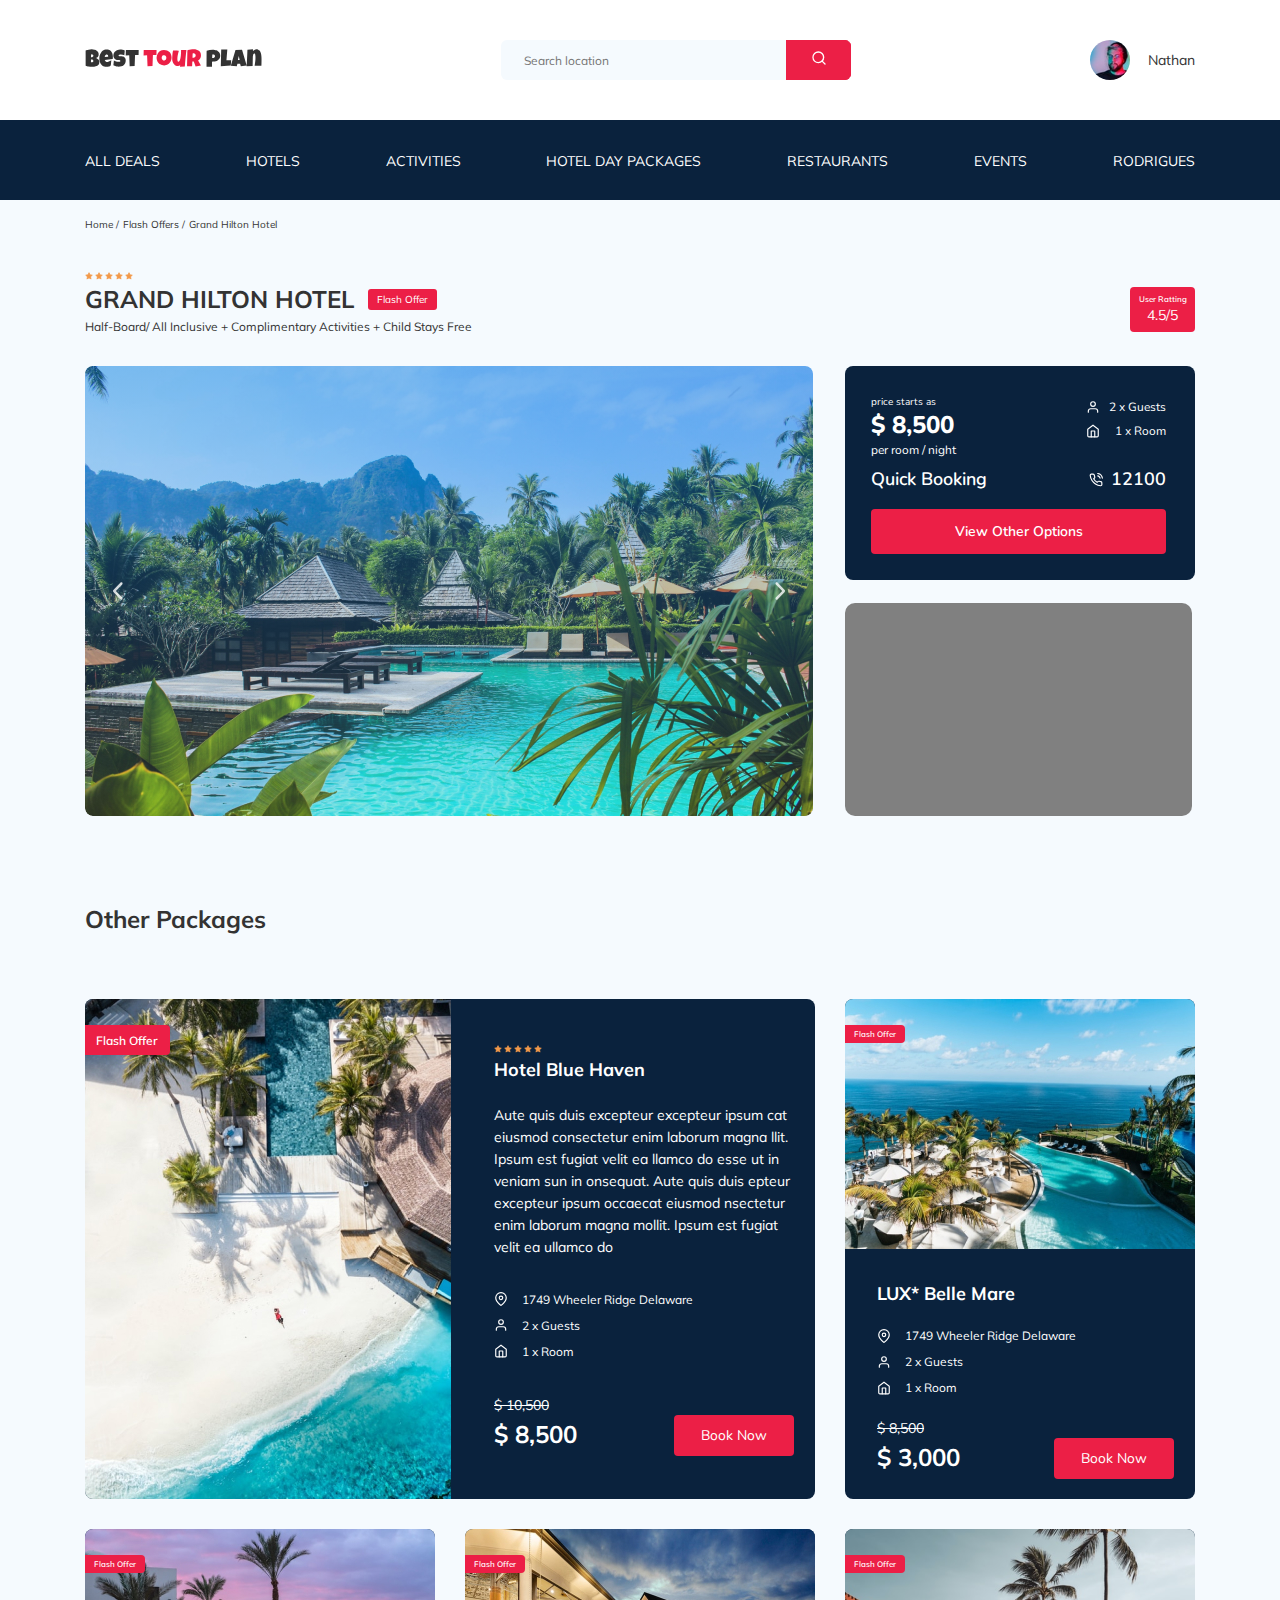
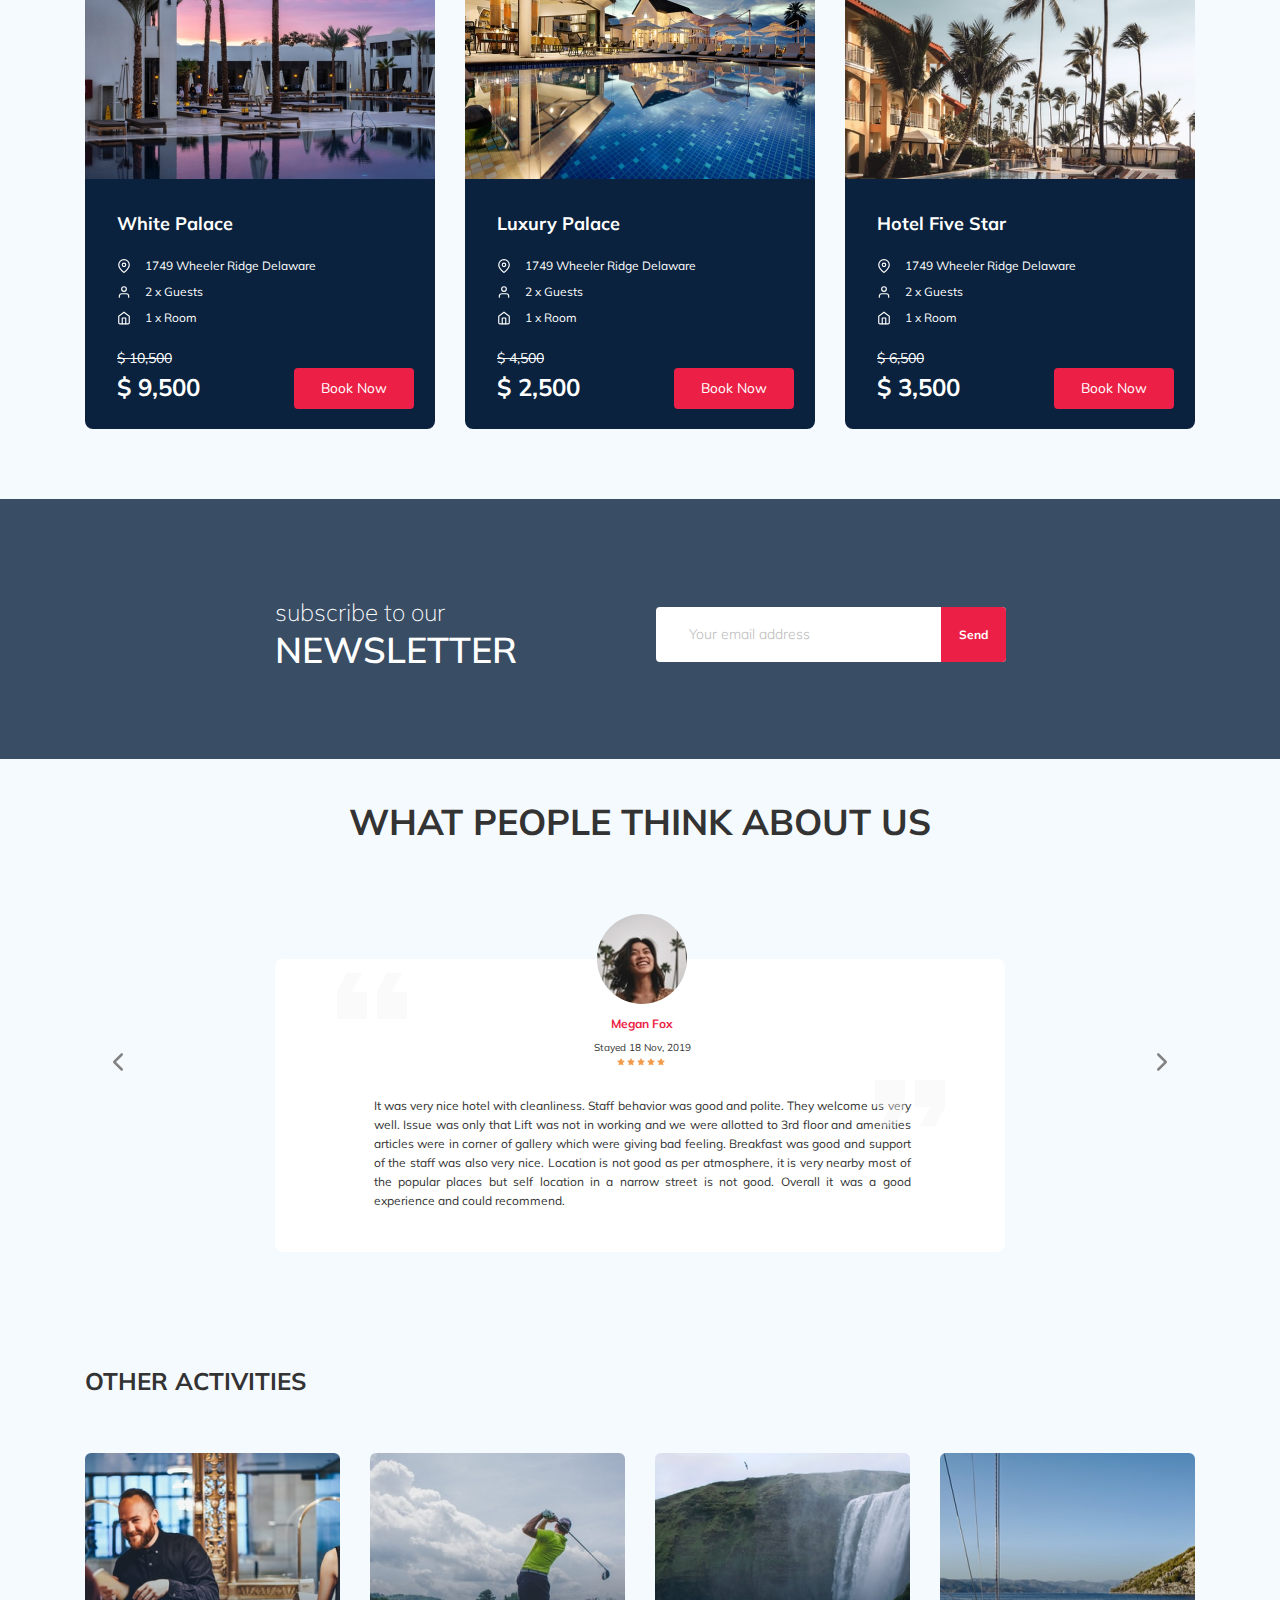
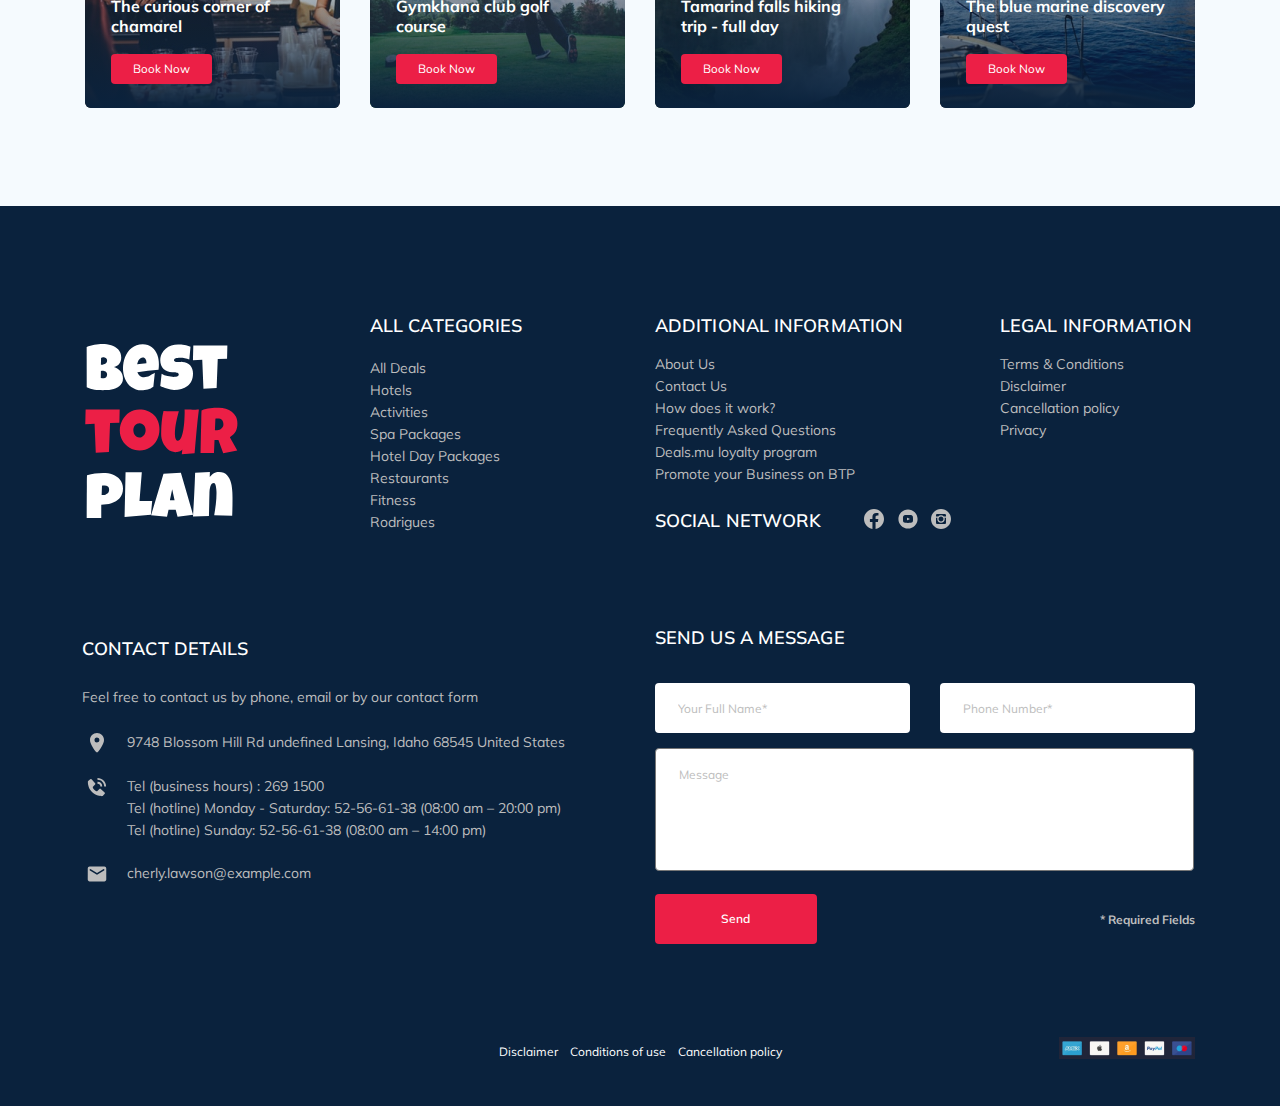
==== tour-plan/index.html @ 7db5a84d "create: validate" ====
<!DOCTYPE html>
<html lang="en">
  <head>
    <meta charset="UTF-8" />
    <meta name="viewport" content="width=device-width, initial-scale=1.0" />
    <title>Tour Plan</title>
    <link rel="preconnect" href="https://fonts.gstatic.com" />
    <link
      href="https://fonts.googleapis.com/css2?family=Mulish:wght@200;300;400;600;700;800&family=Nunito:wght@400;700;800&display=swap"
      rel="stylesheet"
    />
    <link rel="stylesheet" href="css/swiper-bundle.min.css" />
    <link rel="stylesheet" href="css/style.css" />
    <script
      src="https://api-maps.yandex.ru/2.1/?apikey=b393a38c-6fb1-415b-9e55-d32c4eb273d1&lang=ru_RU"
      type="text/javascript"
    ></script>
    <script type="text/javascript">
      ymaps.ready(init);

      function init() {
        var myMap = new ymaps.Map("map", {
          center: [37.77531, -122.435325],
          zoom: 13,
        });
      }
    </script>
  </head>

  <body>
    <header class="navbar navbar_mobile_fixed">
      <div class="container">
        <div class="navbar-top">
          <a href="#" class="logo">
            <svg class="logo__image">
              <use xlink:href="img/sprite.svg#horizontal-logo"></use>
            </svg>
          </a>
          <!-- /.logo -->
          <form
            action="/"
            method="POST"
            class="search navbar__search_mobile_hidden"
          >
            <input
              type="text"
              class="search__input"
              placeholder="Search location"
            />
            <button class="search__button">
              <svg class="search__icon">
                <use xlink:href="img/sprite.svg#search"></use>
              </svg>
            </button>
          </form>
          <!-- /.searchh -->
          <a class="user navbar__user_mobile_hidden" href="#">
            <img
              src="img/main/user.jpg"
              alt="Avatar: nathan"
              class="user__avatar"
            />
            <span class="user__name">Nathan</span>
          </a>
          <!-- /.user -->
          <button class="menu-button navbar-top__menu-btn">
            <span class="menu-button__btn-line"></span>
            <span class="menu-button__btn-line"></span>
            <span class="menu-button__btn-line"></span>
          </button>
        </div>
      </div>
      <!-- /.container -->
      <nav class="navbar-menu">
        <div class="container container_sm">
          <ul class="navbar-menu__list">
            <li class="navbar-menu__item navbar-menu__item_mobile_visible">
              <a class="user navbar__user" href="#">
                <img
                  src="img/main/user.jpg"
                  alt="Avatar: nathan"
                  class="user__avatar"
                />
                <span class="user__name user__name_light">Nathan</span>
              </a>
              <!-- /.user -->
            </li>
            <li
              class="navbar-menu__item navbar__search navbar-menu__item_mobile_visible"
            >
              <form action="/" method="POST" class="search">
                <input
                  type="text"
                  class="search__input"
                  placeholder="Search location"
                />
                <button class="search__button">
                  <svg class="search__icon">
                    <use xlink:href="img/sprite.svg#search"></use>
                  </svg>
                </button>
              </form>
              <!-- /.searchh -->
            </li>
            <li class="navbar-menu__item">
              <a href="#" class="navbar-menu__link">All Deals</a>
            </li>
            <li class="navbar-menu__item">
              <a href="#" class="navbar-menu__link">Hotels</a>
            </li>
            <li class="navbar-menu__item">
              <a href="#" class="navbar-menu__link">Activities</a>
            </li>
            <li class="navbar-menu__item">
              <a href="#" class="navbar-menu__link">Hotel Day Packages</a>
            </li>
            <li class="navbar-menu__item">
              <a href="#" class="navbar-menu__link">Restaurants</a>
            </li>
            <li class="navbar-menu__item">
              <a href="#" class="navbar-menu__link">Events</a>
            </li>
            <li class="navbar-menu__item">
              <a href="#" class="navbar-menu__link">Rodrigues</a>
            </li>
          </ul>
          <!-- /.navbar-menu__list -->
        </div>
      </nav>
      <!-- /.navbar-menu -->
    </header>
    <!-- /.header-top -->
    <nav class="breadcrumb">
      <div class="container">
        <ul class="breadcrumb-list">
          <li class="breadcrumb-list__item">
            <a href="#" class="breadcrumb-list__link">Home</a>
          </li>
          <li class="breadcrumb-list__item">
            <a href="#" class="breadcrumb-list__link">Flash Offers</a>
          </li>
          <li class="breadcrumb-list__item">Grand Hilton Hotel</li>
        </ul>
        <!-- /.breadcrump-list -->
      </div>
      <!-- /.container -->
    </nav>
    <!-- /.breadcrump -->
    <section class="hotel hotel_bottom">
      <div class="container">
        <div class="hotel-info">
          <div class="hotel-info__text">
            <div class="hotel-wrapper">
              <div class="stars">
                <svg class="star">
                  <use xlink:href="img/sprite.svg#star"></use>
                </svg>
                <svg class="star">
                  <use xlink:href="img/sprite.svg#star"></use>
                </svg>
                <svg class="star">
                  <use xlink:href="img/sprite.svg#star"></use>
                </svg>
                <svg class="star">
                  <use xlink:href="img/sprite.svg#star"></use>
                </svg>
                <svg class="star">
                  <use xlink:href="img/sprite.svg#star"></use>
                </svg>
              </div>
              <h1 class="hotel-name hotel-info__name">GRAND HILTON HOTEL</h1>
              <span class="offer hotel-info__offer">Flash Offer</span>
            </div>
            <!-- /.hotel-wrapper -->
            <p class="hotel-description hotel-info__description">
              Half-Board/ All Inclusive + Complimentary Activities + Child Stays
              Free
            </p>
            <!-- /.stars -->
          </div>
          <!-- /.hotel-info__text -->
          <div class="rating hotel-info__rating">
            <span class="rating rating__text">User Ratting</span>
            <span class="rating__counter">4.5/5</span>
          </div>
          <!-- /.hotel-info__rating -->
        </div>
        <!-- /.hotel-info -->
        <div class="hotel-grid">
          <div class="swiper-container hotel-slider hotel__slider">
            <!-- Additional required wrapper -->
            <div class="swiper-wrapper">
              <!-- Slides -->
              <div class="swiper-slide hotel-slider__item">
                <img
                  class="hotel-slider__image"
                  src="img/hotel-grid/Slider.jpg"
                  alt=""
                />
              </div>
              <div class="swiper-slide hotel-slider__item">
                <img
                  class="hotel-slider__image"
                  src="img/hotel-grid/2.jpg"
                  alt=""
                />
              </div>
              <div class="swiper-slide hotel-slider__item">
                <img
                  class="hotel-slider__image"
                  src="img/hotel-grid/3.jpg"
                  alt=""
                />
              </div>
              <div class="swiper-slide hotel-slider__item">
                <img
                  class="hotel-slider__image"
                  src="img/hotel-grid/4.webp"
                  alt=""
                />
              </div>
              <div class="swiper-slide hotel-slider__item">
                <img
                  class="hotel-slider__image"
                  src="img/hotel-grid/5.jpg"
                  alt=""
                />
              </div>
              <div class="swiper-slide hotel-slider__item">
                <img
                  class="hotel-slider__image"
                  src="img/hotel-grid/6.jpg"
                  alt=""
                />
              </div>
            </div>
            <!-- If we need pagination -->
            <div class="swiper-pagination"></div>

            <!-- If we need navigation buttons -->
            <button
              class="hotel-slider__button hotel-slider__button--prev"
            ></button>
            <button
              class="hotel-slider__button hotel-slider__button--next"
            ></button>
          </div>
          <div class="hotel-right">
            <div class="booking">
              <div class="booking__info">
                <div class="booking__price">
                  <span class="booking__start">price starts as</span>
                  <strong class="booking__pricetag">$ 8,500</strong>
                  <span class="booking__per-room">per room / night</span>
                </div>
                <!-- /.booking -->
                <div class="booking__room">
                  <div class="booking__text">
                    <svg class="booking__icon">
                      <use xlink:href="img/sprite.svg#user"></use>
                    </svg>
                    <span class="booking__description">2 x Guests</span>
                  </div>
                  <!-- /.booking__text -->
                  <div class="booking__text">
                    <svg class="booking__icon">
                      <use xlink:href="img/sprite.svg#home"></use>
                    </svg>
                    <span class="booking__description">1 x Room</span>
                  </div>
                  <!-- /.booking__text -->
                </div>
                <!-- /.booking__room -->
              </div>
              <!-- /.booking__info -->
              <div class="booking__call-center">
                <span class="booking__heading">Quick Booking</span>
                <a href="tel:12100" class="booking__number">
                  <svg class="booking__icon">
                    <use xlink:href="img/sprite.svg#phone-call"></use>
                  </svg>
                  <span class="booking__num">12100</span>
                </a>
              </div>
              <!-- /.booking__call-center -->
              <button data-toggle="modal" class="button booking__button">
                View Other Options
              </button>
            </div>
            <!-- /.booking -->
            <div class="map" id="map"></div>
            <!-- /.map -->
          </div>
          <!-- /.hotel-right -->
        </div>
        <!-- /.hotel-grid -->
      </div>
      <!-- /.container -->
    </section>
    <!-- /.hotel -->
    <section class="packages">
      <div class="container">
        <h2 class="packages__title">Other Packages</h2>
        <div class="variants-wrapper packages__variants-wrapper">
          <div class="variant">
            <img
              src="img/packages/1.jpg"
              alt="Varian: Place №1"
              class="variant__big-image"
            />
            <div class="variant__big-content-wrapper">
              <div class="stars variant__stars">
                <svg class="star">
                  <use xlink:href="img/sprite.svg#star"></use>
                </svg>
                <svg class="star">
                  <use xlink:href="img/sprite.svg#star"></use>
                </svg>
                <svg class="star">
                  <use xlink:href="img/sprite.svg#star"></use>
                </svg>
                <svg class="star">
                  <use xlink:href="img/sprite.svg#star"></use>
                </svg>
                <svg class="star">
                  <use xlink:href="img/sprite.svg#star"></use>
                </svg>
              </div>
              <h2 class="variant__title variant__big-title">
                Hotel Blue Haven
              </h2>
              <p class="variant__text">
                Aute quis duis excepteur excepteur ipsum cat eiusmod consectetur
                enim laborum magna llit. Ipsum est fugiat velit ea llamco do
                esse ut in veniam sun in onsequat. Aute quis duis epteur
                excepteur ipsum occaecat eiusmod nsectetur enim laborum magna
                mollit. Ipsum est fugiat velit ea ullamco do
              </p>
              <div class="variant__icon-wrapper">
                <svg class="variant__icon">
                  <use xlink:href="img/sprite.svg#geo"></use>
                </svg>
                <span class="variant__description"
                  >1749 Wheeler Ridge Delaware</span
                >
              </div>
              <!-- /.variant__icon-wrapper -->
              <div class="variant__icon-wrapper">
                <svg class="variant__icon">
                  <use xlink:href="img/sprite.svg#user"></use>
                </svg>
                <span class="variant__description">2 x Guests</span>
              </div>
              <!-- /.variant__icon-wrapper -->
              <div class="variant__icon-wrapper">
                <svg class="variant__icon">
                  <use xlink:href="img/sprite.svg#home"></use>
                </svg>
                <span class="variant__description">1 x Room</span>
              </div>
              <!-- /.variant__icon-wrapper -->
              <div class="variant__price-wrapper variant__big-price-wrapper">
                <span class="variant__price-crossed">$ 10,500</span>
                <strong class="variant__price-tag">$ 8,500</strong>
                <button class="variant__button">Book Now</button>
              </div>
              <!-- /.variant__price-wrapper -->
            </div>
            <!-- /.variant__text-wrapper -->
            <div class="variant__offer variant__offer-big">
              <span class="variant__offer-text">Flash Offer</span>
            </div>
            <!-- /.variant__offer -->
          </div>
          <!-- /.variant -->
          <div class="variant">
            <img
              src="img/packages/2.jpg"
              alt="Varian: Place №1"
              class="variant__image"
            />
            <div class="variant__content-wrapper">
              <h2 class="variant__title">LUX* Belle Mare</h2>
              <div class="variant__icon-wrapper">
                <svg class="variant__icon">
                  <use xlink:href="img/sprite.svg#geo"></use>
                </svg>
                <span class="variant__description"
                  >1749 Wheeler Ridge Delaware</span
                >
              </div>
              <!-- /.variant__icon-wrapper -->
              <div class="variant__icon-wrapper">
                <svg class="variant__icon">
                  <use xlink:href="img/sprite.svg#user"></use>
                </svg>
                <span class="variant__description">2 x Guests</span>
              </div>
              <!-- /.variant__icon-wrapper -->
              <div class="variant__icon-wrapper">
                <svg class="variant__icon">
                  <use xlink:href="img/sprite.svg#home"></use>
                </svg>
                <span class="variant__description">1 x Room</span>
              </div>
              <!-- /.variant__icon-wrapper -->
              <div class="variant__price-wrapper">
                <span class="variant__price-crossed">$ 8,500</span>
                <strong class="variant__price-tag">$ 3,000</strong>
                <button class="variant__button">Book Now</button>
              </div>
              <!-- /.variant__price-wrapper -->
            </div>
            <!-- /.variants__content-wrapper -->
            <div class="variant__offer">
              <span class="variant__offer-text">Flash Offer</span>
            </div>
            <!-- /.variant__offer -->
          </div>
          <div class="variant">
            <img
              src="img/packages/3.jpg"
              alt="Varian: Place №1"
              class="variant__image"
            />
            <div class="variant__content-wrapper">
              <h2 class="variant__title">White Palace</h2>
              <div class="variant__icon-wrapper">
                <svg class="variant__icon">
                  <use xlink:href="img/sprite.svg#geo"></use>
                </svg>
                <span class="variant__description"
                  >1749 Wheeler Ridge Delaware</span
                >
              </div>
              <!-- /.variant__icon-wrapper -->
              <div class="variant__icon-wrapper">
                <svg class="variant__icon">
                  <use xlink:href="img/sprite.svg#user"></use>
                </svg>
                <span class="variant__description">2 x Guests</span>
              </div>
              <!-- /.variant__icon-wrapper -->
              <div class="variant__icon-wrapper">
                <svg class="variant__icon">
                  <use xlink:href="img/sprite.svg#home"></use>
                </svg>
                <span class="variant__description">1 x Room</span>
              </div>
              <!-- /.variant__icon-wrapper -->
              <div class="variant__price-wrapper">
                <span class="variant__price-crossed">$ 10,500</span>
                <strong class="variant__price-tag">$ 9,500</strong>
                <button class="variant__button">Book Now</button>
              </div>
              <!-- /.variant__price-wrapper -->
            </div>
            <!-- /.variants__content-wrapper -->
            <div class="variant__offer">
              <span class="variant__offer-text">Flash Offer</span>
            </div>
            <!-- /.variant__offer -->
          </div>
          <div class="variant">
            <img
              src="img/packages/4.jpg"
              alt="Varian: Place №1"
              class="variant__image"
            />
            <div class="variant__content-wrapper">
              <h2 class="variant__title">Luxury Palace</h2>
              <div class="variant__icon-wrapper">
                <svg class="variant__icon">
                  <use xlink:href="img/sprite.svg#geo"></use>
                </svg>
                <span class="variant__description"
                  >1749 Wheeler Ridge Delaware</span
                >
              </div>
              <!-- /.variant__icon-wrapper -->
              <div class="variant__icon-wrapper">
                <svg class="variant__icon">
                  <use xlink:href="img/sprite.svg#user"></use>
                </svg>
                <span class="variant__description">2 x Guests</span>
              </div>
              <!-- /.variant__icon-wrapper -->
              <div class="variant__icon-wrapper">
                <svg class="variant__icon">
                  <use xlink:href="img/sprite.svg#home"></use>
                </svg>
                <span class="variant__description">1 x Room</span>
              </div>
              <!-- /.variant__icon-wrapper -->
              <div class="variant__price-wrapper">
                <span class="variant__price-crossed">$ 4,500</span>
                <strong class="variant__price-tag">$ 2,500</strong>
                <button class="variant__button">Book Now</button>
              </div>
              <!-- /.variant__price-wrapper -->
            </div>
            <!-- /.variants__content-wrapper -->
            <div class="variant__offer">
              <span class="variant__offer-text">Flash Offer</span>
            </div>
            <!-- /.variant__offer -->
          </div>
          <div class="variant">
            <img
              src="img/packages/5.png"
              alt="Varian: Place №1"
              class="variant__image"
            />
            <div class="variant__content-wrapper">
              <h2 class="variant__title">Hotel Five Star</h2>
              <div class="variant__icon-wrapper">
                <svg class="variant__icon">
                  <use xlink:href="img/sprite.svg#geo"></use>
                </svg>
                <span class="variant__description"
                  >1749 Wheeler Ridge Delaware</span
                >
              </div>
              <!-- /.variant__icon-wrapper -->
              <div class="variant__icon-wrapper">
                <svg class="variant__icon">
                  <use xlink:href="img/sprite.svg#user"></use>
                </svg>
                <span class="variant__description">2 x Guests</span>
              </div>
              <!-- /.variant__icon-wrapper -->
              <div class="variant__icon-wrapper">
                <svg class="variant__icon">
                  <use xlink:href="img/sprite.svg#home"></use>
                </svg>
                <span class="variant__description">1 x Room</span>
              </div>
              <!-- /.variant__icon-wrapper -->
              <div class="variant__price-wrapper">
                <span class="variant__price-crossed">$ 6,500</span>
                <strong class="variant__price-tag">$ 3,500</strong>
                <button class="variant__button">Book Now</button>
              </div>
              <!-- /.variant__price-wrapper -->
            </div>
            <!-- /.variants__content-wrapper -->
            <div class="variant__offer">
              <span class="variant__offer-text">Flash Offer</span>
            </div>
            <!-- /.variant__offer -->
          </div>
        </div>
        <!-- /.variants-wrapper -->
      </div>
      <!-- /.container -->
    </section>
    <!-- /.packages -->
    <section
      class="newsletter"
      data-parallax="scroll"
      data-image-src="img/newsletter/bg.jpg"
    >
      <div class="newsletter-wrapper">
        <h2 class="newsletter-title">
          subscribe to our
          <span class="newsletter-title__strong">Newsletter</span>
        </h2>
        <form
          action="send.php"
          method="POST"
          class="subscribe newsletter__subscribe form"
        >
          <input
            type="text"
            class="subscribe__input"
            placeholder="Your email address"
            name="mail"
            required
          />
          <button class="subscribe__button">Send</button>
        </form>
        <!-- /.subscribeh -->
      </div>
      <!-- /.newsletter-wrapper -->
    </section>
    <!-- /.newsletter -->
    <section class="reviews">
      <div class="container">
        <h2 class="reviews__title">What people think about us</h2>
        <div class="swiper-container reviews-slider">
          <div class="swiper-wrapper">
            <div class="swiper-slide">
              <div class="reviews-slider__item">
                <div class="reviews-slider__profile">
                  <img
                    src="img/reviews/avatar.jpg"
                    alt="Profile: avatar"
                    class="reviews-slider__avatar"
                  />
                  <h3 class="reviews-slider__username">Megan Fox</h3>
                  <span class="reviews-slider__date">Stayed 18 Nov, 2019</span>
                  <div class="stars">
                    <svg class="star">
                      <use xlink:href="img/sprite.svg#star"></use>
                    </svg>
                    <svg class="star">
                      <use xlink:href="img/sprite.svg#star"></use>
                    </svg>
                    <svg class="star">
                      <use xlink:href="img/sprite.svg#star"></use>
                    </svg>
                    <svg class="star">
                      <use xlink:href="img/sprite.svg#star"></use>
                    </svg>
                    <svg class="star">
                      <use xlink:href="img/sprite.svg#star"></use>
                    </svg>
                  </div>
                  <!-- /.stars -->
                </div>
                <!-- /.reviews-slider__profile -->
                <p class="reviews-slider__text">
                  It was very nice hotel with cleanliness. Staff behavior was
                  good and polite. They welcome us very well. Issue was only
                  that Lift was not in working and we were allotted to 3rd floor
                  and amenities articles were in corner of gallery which were
                  giving bad feeling. Breakfast was good and support of the
                  staff was also very nice. Location is not good as per
                  atmosphere, it is very nearby most of the popular places but
                  self location in a narrow street is not good. Overall it was a
                  good experience and could recommend.
                </p>
              </div>
              <!-- /.reviews-slider__item -->
            </div>
            <!-- /.swiper-slide -->
            <div class="swiper-slide">
              <div class="reviews-slider__item">
                <div class="reviews-slider__profile">
                  <img
                    src="img/reviews/avatar2.jpg"
                    alt="Profile: avatar"
                    class="reviews-slider__avatar"
                  />
                  <h3 class="reviews-slider__username">Bill Hans</h3>
                  <span class="reviews-slider__date">Stayed 20 Dec, 2019</span>
                  <div class="stars">
                    <svg class="star">
                      <use xlink:href="img/sprite.svg#star"></use>
                    </svg>
                    <svg class="star">
                      <use xlink:href="img/sprite.svg#star"></use>
                    </svg>
                    <svg class="star">
                      <use xlink:href="img/sprite.svg#star"></use>
                    </svg>
                    <svg class="star">
                      <use xlink:href="img/sprite.svg#star"></use>
                    </svg>
                    <svg class="star">
                      <use xlink:href="img/sprite.svg#star"></use>
                    </svg>
                  </div>
                  <!-- /.stars -->
                </div>
                <!-- /.reviews-slider__profile -->
                <p class="reviews-slider__text">
                  Lorem ipsum dolor, sit amet consectetur adipisicing elit. Vel
                  dolore nesciunt nihil aliquid debitis accusantium cum officiis
                  dolor illum exercitationem earum quis quibusdam quas aliquam
                  corporis ducimus in, ipsam incidunt iure! Obcaecati harum
                  porro iure pariatur nobis labore asperiores vitae? Reiciendis
                  quia perferendis veritatis natus neque sunt alias, nihil
                  necessitatibus!
                </p>
              </div>
              <!-- /.reviews-slider__item -->
            </div>
            <!-- /.swiper-slide -->
            <div class="swiper-slide">
              <div class="reviews-slider__item">
                <div class="reviews-slider__profile">
                  <img
                    src="img/reviews/avatar3.jpg"
                    alt="Profile: avatar"
                    class="reviews-slider__avatar"
                  />
                  <h3 class="reviews-slider__username">Vanessa Woods</h3>
                  <span class="reviews-slider__date">Stayed 20 Jan, 2020</span>
                  <div class="stars">
                    <svg class="star">
                      <use xlink:href="img/sprite.svg#star"></use>
                    </svg>
                    <svg class="star">
                      <use xlink:href="img/sprite.svg#star"></use>
                    </svg>
                    <svg class="star">
                      <use xlink:href="img/sprite.svg#star"></use>
                    </svg>
                    <svg class="star">
                      <use xlink:href="img/sprite.svg#star"></use>
                    </svg>
                    <svg class="star">
                      <use xlink:href="img/sprite.svg#star"></use>
                    </svg>
                  </div>
                  <!-- /.stars -->
                </div>
                <!-- /.reviews-slider__profile -->
                <p class="reviews-slider__text">
                  It was very nice hotel with cleanliness. Staff behavior was
                  good and polite. They welcome us very well. Issue was only
                  that Lift was not in working and we were allotted to 3rd floor
                  and amenities articles were in corner of gallery which were
                  giving bad feeling. Lorem ipsum dolor, sit amet consectetur
                  adipisicing elit. Natus eligendi quidem illum consequatur in
                  fugit amet tempore ab cum eos.
                </p>
              </div>
              <!-- /.reviews-slider__item -->
            </div>
            <!-- /.swiper-slide -->
          </div>
          <!-- /.swiper-wrapper -->
          <button
            class="reviews-slider__button reviews-slider__button--prev"
          ></button>
          <button
            class="reviews-slider__button reviews-slider__button--next"
          ></button>
        </div>
        <!-- /.swiper-container -->
      </div>
      <!-- /.container -->
    </section>
    <!-- /.reviews -->
    <section class="activities">
      <div class="container">
        <h2 class="activities__title">Other Activities</h2>
        <div class="activities-wrapper">
          <div class="card activities__card">
            <img
              src="img/activities/1.jpg"
              alt="The curious corner 
                    of chamarel"
              class="card__image"
            />
            <h3 class="card__title">The curious corner of chamarel</h3>
            <button class="card__button">Book Now</button>
          </div>
          <!-- /.card -->
          <div class="card activities__card">
            <img
              src="img/activities/2.jpg"
              alt="Gymkhana club golf
                    course"
              class="card__image"
            />
            <h3 class="card__title">Gymkhana club golf course</h3>
            <button class="card__button">Book Now</button>
          </div>
          <!-- /.card -->
          <div class="card activities__card">
            <img
              src="img/activities/3.jpg"
              alt="Tamarind falls hiking
                    trip - full day"
              class="card__image"
            />
            <h3 class="card__title">Tamarind falls hiking trip - full day</h3>
            <button class="card__button">Book Now</button>
          </div>
          <!-- /.card -->
          <div class="card activities__card">
            <img
              src="img/activities/4.jpg"
              alt="The blue marine discovery
                    quest"
              class="card__image"
            />
            <h3 class="card__title card_title_last">
              The blue marine discovery quest
            </h3>
            <button class="card__button">Book Now</button>
          </div>
          <!-- /.card -->
        </div>
        <!-- /.activities-wrapper -->
      </div>
      <!-- /.container -->
    </section>
    <!-- /.activities -->
    <footer class="footer">
      <div class="container footer__container">
        <div class="footer-wrapper">
          <img
            src="img/footer/logo.svg"
            alt="Logo: Best Tour Plan"
            class="logo footer__logo"
          />
          <div class="footer__list footer__categories">
            <h3 class="footer__title">ALL&nbsp;CATEGORIES</h3>
            <ul class="footer__ul">
              <li class="footer__item">
                <a href="#" class="footer__link"> All Deals </a>
              </li>
              <li class="footer__item">
                <a href="#" class="footer__link">Hotels</a>
              </li>
              <li class="footer__item">
                <a href="#" class="footer__link">Activities</a>
              </li>
              <li class="footer__item">
                <a href="#" class="footer__link">Spa Packages</a>
              </li>
              <li class="footer__item">
                <a href="#" class="footer__link">Hotel Day Packages</a>
              </li>
              <li class="footer__item">
                <a href="#" class="footer__link">Restaurants</a>
              </li>
              <li class="footer__item">
                <a href="#" class="footer__link">Fitness</a>
              </li>
              <li class="footer__item">
                <a href="#" class="footer__link">Rodrigues</a>
              </li>
            </ul>
          </div>
          <!-- /.footer__list -->
          <div class="footer__list footer__aditional">
            <h3 class="footer__title footer__second-title">
              ADDITIONAL&nbsp;INFORMATION
            </h3>
            <ul class="footer__ul footer__aditional-ul">
              <li class="footer__item">
                <a href="#" class="footer__link">About Us</a>
              </li>
              <li class="footer__item">
                <a href="#" class="footer__link">Contact Us</a>
              </li>
              <li class="footer__item">
                <a href="#" class="footer__link">How does it work?</a>
              </li>
              <li class="footer__item">
                <a href="#" class="footer__link">Frequently Asked Questions</a>
              </li>
              <li class="footer__item">
                <a href="#" class="footer__link">Deals.mu loyalty program</a>
              </li>
              <li class="footer__item">
                <a href="#" class="footer__link"
                  >Promote your Business on BTP</a
                >
              </li>
            </ul>
          </div>
          <!-- /.footer__list -->
          <div class="footer__social-network">
            <h3 class="footer__title footer_title_inline">Social Network</h3>
            <div class="footer__social-links">
              <a href="#" class="footer__link">
                <svg class="footer__icon">
                  <use xlink:href="img/sprite.svg#facebook"></use>
                </svg>
              </a>
              <a href="#" class="footer__link">
                <svg class="footer__icon">
                  <use xlink:href="img/sprite.svg#youtube"></use>
                </svg>
              </a>
              <a href="#" class="footer__link">
                <svg class="footer__icon">
                  <use xlink:href="img/sprite.svg#instagram"></use>
                </svg>
              </a>
            </div>
          </div>
          <!-- /.footer__social-network -->
          <div class="footer__list footer__legal">
            <h3 class="footer__title footer__legal-title">
              LEGAL&nbsp;INFORMATION
            </h3>
            <ul class="footer__ul footer__legal-ul">
              <li class="footer__item">
                <a href="#" class="footer__link">Terms & Conditions</a>
              </li>
              <li class="footer__item">
                <a href="#" class="footer__link">Disclaimer</a>
              </li>
              <li class="footer__item">
                <a href="#" class="footer__link">Cancellation policy</a>
              </li>
              <li class="footer__item">
                <a href="#" class="footer__link">Privacy</a>
              </li>
            </ul>
          </div>
          <!-- /.footer__list -->
          <div class="footer__contact-details">
            <h3 class="footer__title footer__contact-title">Contact Details</h3>
            <p class="footer__text">
              Feel free to contact us by phone, email or by our contact form
            </p>
            <ul class="footer__ul">
              <li class="footer__item footer__contact-item">
                <svg class="footer__contact-icon">
                  <use xlink:href="img/sprite.svg#map-marker"></use>
                </svg>
                <p class="footer__contact-text">
                  9748 Blossom Hill Rd undefined Lansing, Idaho 68545 United
                  States
                </p>
              </li>
              <li class="footer__item footer__contact-item footer_item_second">
                <svg class="footer__contact-icon">
                  <use xlink:href="img/sprite.svg#phone"></use>
                </svg>
                <p class="footer__contact-text">
                  Tel (business hours) : 269 1500 <br />
                  Tel (hotline) Monday - Saturday:
                  <span class="footer__number">52-56-61-38</span> (08:00 am –
                  20:00&nbsp;pm) <br />
                  Tel (hotline) Sunday: 52-56-61-38 (08:00 am – 14:00 pm)
                </p>
              </li>
              <li class="footer__item footer__contact-item footer_item_third">
                <svg class="footer__contact-icon">
                  <use xlink:href="img/sprite.svg#email"></use>
                </svg>
                <p class="footer__contact-text">cherly.lawson@example.com</p>
              </li>
            </ul>
          </div>
          <!-- /.footer__contact-details -->
          <div class="footer__contact-form">
            <h3 class="footer__title footer__feedback-title">
              Send us a message
            </h3>
            <form action="send.php" method="POST" class="footer__form form">
              <div class="footer__input-wrapper">
                <input
                  type="text"
                  class="input footer__input"
                  placeholder="Your Full Name*"
                  name="name"
                  required
                />
              </div>
              <div class="footer__input-wrapper">
                <input
                  type="text"
                  class="input footer__input input__phone"
                  placeholder="Phone Number*"
                  name="phone"
                  required
                />
              </div>
              <textarea
                class="footer__message"
                placeholder="Message"
                name="text"
              ></textarea>
              <button class="button footer__button" type="submit">Send</button>
              <span class="footer__info">* Required Fields</span>
            </form>
            <!-- /.footer__form -->
          </div>
          <!-- /.footer__contact-form -->
        </div>
        <!-- /.footer-wrapper -->
        <div class="bottom-links footer__bottom-links">
          <a href="#" class="bottom-links__link">Disclaimer</a>
          <a href="#" class="bottom-links__link">Conditions of use</a>
          <a href="#" class="bottom-links__link">Cancellation policy</a>
        </div>
        <!-- /.bottom-links -->
        <img
          src="img/footer/pay.jpg"
          alt="Image: pay systems"
          class="footer__pay"
        />
      </div>
      <!-- /.container -->
    </footer>
    <!-- /.footer -->
    <div class="modal">
      <div class="modal__overlay"></div>
      <!-- /.modal__overlay -->
      <div class="modal__dialog">
        <a href="#" class="modal__close">
          <svg class="modal__icon">
            <use xlink:href="img/sprite.svg#close"></use>
          </svg>
        </a>
        <h3 class="modal__title">Booking</h3>
        <form action="send.php" method="POST" class="form modal__form">
          <input
            type="text"
            class="input modal__input"
            placeholder="Your Full Name*"
            name="name"
            minlength="2"
            required
          />
          <input
            type="tel"
            class="input modal__input input__phone"
            placeholder="Phone Number*"
            name="phone"
            required
          />
          <input
            type="email"
            class="input modal__input"
            placeholder="Your Email*"
            name="email"
            required
          />
          <textarea
            class="modal__textarea"
            placeholder="Message"
            name="text"
          ></textarea>
          <button class="button modal__button" type="submit">Send</button>
          <span class="modal__info">* Required Fields</span>
        </form>
      </div>
      <!-- /.modal__dialog -->
    </div>
    <!-- /.modal -->
    <script src="https://ajax.googleapis.com/ajax/libs/jquery/1.11.0/jquery.min.js"></script>
    <script src="js/parallax.min.js"></script>
    <script src="js/swiper-bundle.min.js"></script>
    <script src="js/jquery.validate.min.js"></script>
    <script src="js/jquery.mask.min.js"></script>
    <script src="js/main.js"></script>
  </body>
</html>
---- tour-plan/css/style.css ----
* {
  -webkit-box-sizing: border-box;
          box-sizing: border-box;
}

*:focus {
  outline: none;
}

body {
  font-family: 'Mulish', sans-serif;
  color: #333333;
  background-color: #F5FAFE;
}

.container {
  max-width: 1110px;
  width: 95%;
  margin: auto;
}

.img {
  max-width: 100%;
}

/*! normalize.css v8.0.1 | MIT License | github.com/necolas/normalize.css */
/* Document
   ========================================================================== */
/**
 * 1. Correct the line height in all browsers.
 * 2. Prevent adjustments of font size after orientation changes in iOS.
 */
html {
  line-height: 1.15;
  /* 1 */
  -webkit-text-size-adjust: 100%;
  /* 2 */
}

/* Sections
   ========================================================================== */
/**
 * Remove the margin in all browsers.
 */
body {
  margin: 0;
}

/**
 * Render the `main` element consistently in IE.
 */
main {
  display: block;
}

/**
 * Correct the font size and margin on `h1` elements within `section` and
 * `article` contexts in Chrome, Firefox, and Safari.
 */
h1 {
  font-size: 2em;
  margin: 0.67em 0;
}

/* Grouping content
   ========================================================================== */
/**
 * 1. Add the correct box sizing in Firefox.
 * 2. Show the overflow in Edge and IE.
 */
hr {
  -webkit-box-sizing: content-box;
          box-sizing: content-box;
  /* 1 */
  height: 0;
  /* 1 */
  overflow: visible;
  /* 2 */
}

/**
 * 1. Correct the inheritance and scaling of font size in all browsers.
 * 2. Correct the odd `em` font sizing in all browsers.
 */
pre {
  font-family: monospace, monospace;
  /* 1 */
  font-size: 1em;
  /* 2 */
}

/* Text-level semantics
   ========================================================================== */
/**
 * Remove the gray background on active links in IE 10.
 */
a {
  background-color: transparent;
}

/**
 * 1. Remove the bottom border in Chrome 57-
 * 2. Add the correct text decoration in Chrome, Edge, IE, Opera, and Safari.
 */
abbr[title] {
  border-bottom: none;
  /* 1 */
  text-decoration: underline;
  /* 2 */
  -webkit-text-decoration: underline dotted;
          text-decoration: underline dotted;
  /* 2 */
}

/**
 * Add the correct font weight in Chrome, Edge, and Safari.
 */
b,
strong {
  font-weight: bolder;
}

/**
 * 1. Correct the inheritance and scaling of font size in all browsers.
 * 2. Correct the odd `em` font sizing in all browsers.
 */
code,
kbd,
samp {
  font-family: monospace, monospace;
  /* 1 */
  font-size: 1em;
  /* 2 */
}

/**
 * Add the correct font size in all browsers.
 */
small {
  font-size: 80%;
}

/**
 * Prevent `sub` and `sup` elements from affecting the line height in
 * all browsers.
 */
sub,
sup {
  font-size: 75%;
  line-height: 0;
  position: relative;
  vertical-align: baseline;
}

sub {
  bottom: -0.25em;
}

sup {
  top: -0.5em;
}

/* Embedded content
   ========================================================================== */
/**
 * Remove the border on images inside links in IE 10.
 */
img {
  border-style: none;
}

/* Forms
   ========================================================================== */
/**
 * 1. Change the font styles in all browsers.
 * 2. Remove the margin in Firefox and Safari.
 */
button,
input,
optgroup,
select,
textarea {
  font-family: inherit;
  /* 1 */
  font-size: 100%;
  /* 1 */
  line-height: 1.15;
  /* 1 */
  margin: 0;
  /* 2 */
}

/**
 * Show the overflow in IE.
 * 1. Show the overflow in Edge.
 */
button,
input {
  /* 1 */
  overflow: visible;
}

/**
 * Remove the inheritance of text transform in Edge, Firefox, and IE.
 * 1. Remove the inheritance of text transform in Firefox.
 */
button,
select {
  /* 1 */
  text-transform: none;
}

/**
 * Correct the inability to style clickable types in iOS and Safari.
 */
button,
[type="button"],
[type="reset"],
[type="submit"] {
  -webkit-appearance: button;
}

/**
 * Remove the inner border and padding in Firefox.
 */
button::-moz-focus-inner,
[type="button"]::-moz-focus-inner,
[type="reset"]::-moz-focus-inner,
[type="submit"]::-moz-focus-inner {
  border-style: none;
  padding: 0;
}

/**
 * Restore the focus styles unset by the previous rule.
 */
button:-moz-focusring,
[type="button"]:-moz-focusring,
[type="reset"]:-moz-focusring,
[type="submit"]:-moz-focusring {
  outline: 1px dotted ButtonText;
}

/**
 * Correct the padding in Firefox.
 */
fieldset {
  padding: 0.35em 0.75em 0.625em;
}

/**
 * 1. Correct the text wrapping in Edge and IE.
 * 2. Correct the color inheritance from `fieldset` elements in IE.
 * 3. Remove the padding so developers are not caught out when they zero out
 *    `fieldset` elements in all browsers.
 */
legend {
  -webkit-box-sizing: border-box;
          box-sizing: border-box;
  /* 1 */
  color: inherit;
  /* 2 */
  display: table;
  /* 1 */
  max-width: 100%;
  /* 1 */
  padding: 0;
  /* 3 */
  white-space: normal;
  /* 1 */
}

/**
 * Add the correct vertical alignment in Chrome, Firefox, and Opera.
 */
progress {
  vertical-align: baseline;
}

/**
 * Remove the default vertical scrollbar in IE 10+.
 */
textarea {
  overflow: auto;
}

/**
 * 1. Add the correct box sizing in IE 10.
 * 2. Remove the padding in IE 10.
 */
[type="checkbox"],
[type="radio"] {
  -webkit-box-sizing: border-box;
          box-sizing: border-box;
  /* 1 */
  padding: 0;
  /* 2 */
}

/**
 * Correct the cursor style of increment and decrement buttons in Chrome.
 */
[type="number"]::-webkit-inner-spin-button,
[type="number"]::-webkit-outer-spin-button {
  height: auto;
}

/**
 * 1. Correct the odd appearance in Chrome and Safari.
 * 2. Correct the outline style in Safari.
 */
[type="search"] {
  -webkit-appearance: textfield;
  /* 1 */
  outline-offset: -2px;
  /* 2 */
}

/**
 * Remove the inner padding in Chrome and Safari on macOS.
 */
[type="search"]::-webkit-search-decoration {
  -webkit-appearance: none;
}

/**
 * 1. Correct the inability to style clickable types in iOS and Safari.
 * 2. Change font properties to `inherit` in Safari.
 */
::-webkit-file-upload-button {
  -webkit-appearance: button;
  /* 1 */
  font: inherit;
  /* 2 */
}

/* Interactive
   ========================================================================== */
/*
 * Add the correct display in Edge, IE 10+, and Firefox.
 */
details {
  display: block;
}

/*
 * Add the correct display in all browsers.
 */
summary {
  display: list-item;
}

/* Misc
   ========================================================================== */
/**
 * Add the correct display in IE 10+.
 */
template {
  display: none;
}

/**
 * Add the correct display in IE 10.
 */
[hidden] {
  display: none;
}

.navbar {
  background-color: #fff;
}

.navbar-top {
  display: -webkit-box;
  display: -ms-flexbox;
  display: flex;
  -webkit-box-align: center;
      -ms-flex-align: center;
          align-items: center;
  -webkit-box-pack: justify;
      -ms-flex-pack: justify;
          justify-content: space-between;
  padding-top: 40px;
  padding-bottom: 40px;
}

.navbar-top__menu-btn {
  display: none;
}

.navbar-menu {
  background-color: #0A223D;
  padding: 31px 0;
}

.navbar-menu__list {
  list-style: none;
  margin: 0;
  padding: 0;
  display: -webkit-box;
  display: -ms-flexbox;
  display: flex;
  -webkit-box-align: center;
      -ms-flex-align: center;
          align-items: center;
  -webkit-box-pack: justify;
      -ms-flex-pack: justify;
          justify-content: space-between;
}

.navbar-menu__link {
  text-decoration: none;
  color: white;
  text-transform: uppercase;
  font-size: 14px;
}

.navbar-menu__item_mobile_visible {
  display: none;
}

.logo {
  margin-right: auto;
}

.logo__image {
  width: 177px;
  height: 24px;
}

.menu-button:focus {
  outline: none;
}

.search {
  display: -webkit-box;
  display: -ms-flexbox;
  display: flex;
  position: relative;
  overflow: hidden;
  border-radius: 6px;
  height: 40px;
}

.search__input {
  width: 350px;
  height: 40px;
  padding-left: 23px;
  padding-right: 75px;
  background-color: #f5fafe;
  border: none;
  font-size: 12px;
  line-height: 15px;
  color: #333333;
}

.search__input:focus {
  outline: none;
}

.search__button {
  position: absolute;
  top: 0;
  right: 0;
  width: 65px;
  height: 100%;
  background-color: #EC1F46;
  border: 1px solid #EC1F46;
}

.search_header {
  margin-right: auto;
  margin-left: 108px;
}

.search__icon {
  width: 16px;
  height: 16px;
}

.user {
  display: -webkit-box;
  display: -ms-flexbox;
  display: flex;
  -webkit-box-align: center;
      -ms-flex-align: center;
          align-items: center;
  text-decoration: none;
  margin-left: auto;
}

.user__avatar {
  width: 40px;
  height: 40px;
  border-radius: 50%;
  -o-object-fit: cover;
     object-fit: cover;
}

.user__name {
  margin-left: 18px;
  font-size: 14px;
  line-height: 18px;
  color: #333333;
}

.navbar__search_mobile_visible, .navbar__user_mobile_visible {
  display: none;
}

.breadcrumb-list {
  display: -webkit-box;
  display: -ms-flexbox;
  display: flex;
  list-style: none;
  -webkit-box-align: center;
      -ms-flex-align: center;
          align-items: center;
  padding: 18px 0;
  margin: 0;
}

.breadcrumb-list__item {
  font-size: 10px;
  line-height: 13px;
}

.breadcrumb-list__item:not(:last-child)::after {
  content: '/';
  margin-right: 4px;
}

.breadcrumb-list__link {
  text-decoration: none;
  color: inherit;
}

.hotel_bottom {
  padding-top: 23px;
  padding-bottom: 70px;
}

.hotel-info {
  display: -webkit-box;
  display: -ms-flexbox;
  display: flex;
  -webkit-box-align: center;
      -ms-flex-align: center;
          align-items: center;
  -webkit-box-pack: justify;
      -ms-flex-pack: justify;
          justify-content: space-between;
  padding-bottom: 20px;
}

.hotel-info__offer {
  margin-left: 14px;
  margin-top: 4px;
}

.hotel-info__name {
  margin-top: 4px;
  margin-bottom: 0;
  font-size: 24px;
  line-height: 30px;
}

.hotel-info__description {
  margin-top: 5px;
}

.hotel-wrapper {
  display: -webkit-box;
  display: -ms-flexbox;
  display: flex;
  -ms-flex-wrap: wrap;
      flex-wrap: wrap;
  -webkit-box-align: center;
      -ms-flex-align: center;
          align-items: center;
}

.hotel-description {
  font-size: 12px;
  line-height: 15px;
}

.hotel-grid {
  display: -webkit-box;
  display: -ms-flexbox;
  display: flex;
  -webkit-box-pack: justify;
      -ms-flex-pack: justify;
          justify-content: space-between;
}

.hotel-right {
  display: -webkit-box;
  display: -ms-flexbox;
  display: flex;
  -webkit-box-orient: vertical;
  -webkit-box-direction: normal;
      -ms-flex-direction: column;
          flex-direction: column;
  -webkit-box-pack: justify;
      -ms-flex-pack: justify;
          justify-content: space-between;
}

.hotel-slider {
  width: 728px;
  height: 450px;
}

.hotel-slider__item {
  width: 100%;
  height: 100%;
  position: relative;
  border-radius: 8px;
  overflow: hidden;
}

.hotel-slider__item::after {
  content: '';
  width: 100%;
  height: 100%;
  top: 0;
  left: 0;
  bottom: 0;
  right: 0;
  z-index: 10;
  position: absolute;
  background: -webkit-gradient(linear, left top, left bottom, from(rgba(0, 122, 223, 0.48)), to(rgba(255, 255, 255, 0.128)));
  background: linear-gradient(180deg, rgba(0, 122, 223, 0.48) 0%, rgba(255, 255, 255, 0.128) 100%);
}

.hotel-slider__image {
  width: 100%;
  height: 100%;
}

.hotel-slider__button {
  width: 30px;
  height: 30px;
  border: none;
  position: absolute;
  top: 50%;
  -webkit-transform: translateY(-50%);
          transform: translateY(-50%);
  z-index: 99;
  cursor: pointer;
  background-repeat: no-repeat;
  background-position: center;
  background-color: transparent;
  outline: none;
}

.hotel-slider__button--next {
  right: 18px;
  background-image: url("../img/hotel-grid/arrow-right.svg");
}

.hotel-slider__button--prev {
  left: 18px;
  background-image: url("../img/hotel-grid/arrow-left.svg");
}

.offer {
  font-size: 10px;
  line-height: 13px;
  padding: 4px 9px;
  background-color: #EC1F46;
  border-radius: 3px;
  color: white;
}

.stars {
  -ms-flex-preferred-size: 100%;
      flex-basis: 100%;
  display: -webkit-box;
  display: -ms-flexbox;
  display: flex;
  height: 8px;
}

.swiper-container {
  margin-left: 0;
  margin-right: 0;
}

.star {
  width: 8px;
  height: 8px;
  margin-right: 2px;
}

.rating {
  max-width: 65px;
  width: 100%;
  height: 45px;
  text-align: center;
  color: white;
  background-color: #EC1F46;
  border-radius: 4px;
}

.rating__text {
  font-weight: 600;
  font-size: 8px;
  line-height: 10px;
  margin: 0;
  padding: 0;
}

.rating__counter {
  font-size: 14px;
  line-height: 18px;
}

.booking {
  background: #0A223D;
  border-radius: 8px;
  width: 350px;
  min-height: 210px;
  padding: 29px 29px 26px 26px;
  color: white;
  font-family: Nunito;
}

.booking__info {
  display: -webkit-box;
  display: -ms-flexbox;
  display: flex;
  -webkit-box-pack: justify;
      -ms-flex-pack: justify;
          justify-content: space-between;
  margin-bottom: 9px;
}

.booking__price {
  display: -webkit-box;
  display: -ms-flexbox;
  display: flex;
  -webkit-box-orient: vertical;
  -webkit-box-direction: normal;
      -ms-flex-direction: column;
          flex-direction: column;
}

.booking__start {
  font-size: 10px;
  line-height: 14px;
  font-weight: normal;
}

.booking__pricetag {
  font-style: normal;
  font-weight: 800;
  font-size: 24px;
  line-height: 33px;
}

.booking__icon {
  width: 14px;
  height: 14px;
}

.booking__per-room {
  font-style: normal;
  font-weight: normal;
  font-size: 12px;
  line-height: 16px;
}

.booking__room {
  margin-top: 4px;
}

.booking__description {
  font-style: normal;
  font-weight: normal;
  font-size: 12px;
  margin-left: 9px;
  line-height: 16px;
}

.booking__text {
  display: -webkit-box;
  display: -ms-flexbox;
  display: flex;
  -webkit-box-align: center;
      -ms-flex-align: center;
          align-items: center;
  -webkit-box-pack: justify;
      -ms-flex-pack: justify;
          justify-content: space-between;
  font-style: normal;
  font-weight: normal;
  font-size: 12px;
  line-height: 16px;
  margin-bottom: 8px;
  min-width: 80px;
}

.booking__call-center {
  display: -webkit-box;
  display: -ms-flexbox;
  display: flex;
  -webkit-box-align: center;
      -ms-flex-align: center;
          align-items: center;
  -webkit-box-pack: justify;
      -ms-flex-pack: justify;
          justify-content: space-between;
  margin-bottom: 17px;
}

.booking__heading {
  font-style: normal;
  font-weight: 600;
  font-size: 18px;
  line-height: 25px;
}

.booking__number {
  font-style: normal;
  font-weight: 600;
  font-size: 18px;
  line-height: 25px;
  display: -webkit-box;
  display: -ms-flexbox;
  display: flex;
  -webkit-box-align: center;
      -ms-flex-align: center;
          align-items: center;
  -webkit-box-pack: justify;
      -ms-flex-pack: justify;
          justify-content: space-between;
  color: inherit;
  text-decoration: none;
}

.booking__num {
  margin-left: 8px;
}

.booking__button {
  font-style: normal;
  font-weight: 600;
  font-size: 14px;
  line-height: 19px;
  width: 100%;
  min-height: 45px;
  outline: none;
  cursor: pointer;
  border: none;
  border-radius: 4px;
  background-color: #EC1F46;
  color: white;
}

.map {
  width: 347px;
  height: 213px;
  background-color: gray;
  border-radius: 10px;
  overflow: hidden;
}

.packages {
  padding-bottom: 70px;
  overflow: hidden;
}

.packages__variants-wrapper {
  margin-top: 65px;
}

.variants-wrapper {
  display: -ms-grid;
  display: grid;
  -ms-grid-columns: auto auto auto;
      grid-template-columns: auto auto auto;
  grid-gap: 30px;
}

.variant {
  min-width: 350px;
  height: 500px;
  background-color: #0A223D;
  border-radius: 8px;
  overflow: hidden;
  font-family: 'Mulish';
  position: relative;
}

.variant:first-child {
  -ms-grid-column: 1;
      grid-column-start: 1;
  grid-column-end: 3;
  display: -ms-grid;
  display: grid;
  -ms-grid-columns: 366px 300px;
      grid-template-columns: 366px 300px;
  grid-column-gap: 43px;
}

.variant__content-wrapper {
  max-width: 297px;
  margin-left: 32px;
  margin-top: 30px;
}

.variant__big-image {
  height: 100%;
  width: 100%;
  -o-object-fit: cover;
     object-fit: cover;
}

.variant__big-content-wrapper {
  padding-top: 46px;
}

.variant__big-price-wrapper {
  margin-top: 37px !important;
}

.variant__big-title {
  margin-top: 5px;
  margin-bottom: 0;
}

.variant__title {
  font-style: normal;
  font-weight: bold;
  font-size: 18px;
  line-height: 23px;
  color: #FFFFFF;
  margin-bottom: 23px;
}

.variant__text {
  font-style: normal;
  font-weight: normal;
  font-size: 14px;
  line-height: 22px;
  color: #FFFFFF;
  margin-bottom: 34px;
}

.variant__icon-wrapper {
  display: -webkit-box;
  display: -ms-flexbox;
  display: flex;
  -webkit-box-align: center;
      -ms-flex-align: center;
          align-items: center;
  min-height: 15px;
  max-width: 202px;
  margin-bottom: 11px;
}

.variant__icon {
  width: 14px;
  height: 14px;
}

.variant__description {
  font-style: normal;
  font-weight: normal;
  font-size: 12px;
  line-height: 15px;
  color: #FFFFFF;
  padding-left: 14px;
}

.variant__price-wrapper {
  display: -webkit-box;
  display: -ms-flexbox;
  display: flex;
  -webkit-box-orient: vertical;
  -webkit-box-direction: normal;
      -ms-flex-direction: column;
          flex-direction: column;
  position: relative;
  margin-top: 24px;
}

.variant__price-crossed {
  font-style: normal;
  font-weight: normal;
  font-size: 14px;
  line-height: 18px;
  -webkit-text-decoration-line: line-through;
          text-decoration-line: line-through;
  color: #FFFFFF;
  margin-bottom: 5px;
}

.variant__price-tag {
  font-style: normal;
  font-weight: bold;
  font-size: 24px;
  line-height: 30px;
  color: #FFFFFF;
}

.variant__button {
  position: absolute;
  bottom: -7px;
  right: 0;
  padding: 11px 27px;
  background-color: #EC1F46;
  color: white;
  border: none;
  outline: none;
  border-radius: 4px;
  font-family: 'Nunito';
  font-weight: 400;
  font-size: 14px;
  line-height: 19px;
  color: white;
  cursor: pointer;
}

.variant__offer {
  position: absolute;
  left: 0;
  top: 26px;
  background-color: #EC1F46;
  display: -webkit-box;
  display: -ms-flexbox;
  display: flex;
  -webkit-box-pack: center;
      -ms-flex-pack: center;
          justify-content: center;
  -webkit-box-align: center;
      -ms-flex-align: center;
          align-items: center;
  border-radius: 0px 4px 4px 0px;
  color: white;
  font-style: normal;
  font-weight: 600;
  font-size: 8px;
  line-height: 10px;
  padding: 4px 9px;
}

.variant__offer-big {
  padding: 8px 12px 7px 11px;
  font-style: normal;
  font-weight: 600;
  font-size: 12px;
  line-height: 15px;
}

.newsletter {
  padding: 78px 0 67px 0;
  position: relative;
}

.newsletter::before {
  content: '';
  position: absolute;
  width: 100%;
  height: 100%;
  top: 0;
  left: 0;
  right: 0;
  bottom: 0;
  background-color: rgba(10, 34, 61, 0.8);
}

.newsletter-wrapper {
  position: relative;
  display: -webkit-box;
  display: -ms-flexbox;
  display: flex;
  -webkit-box-pack: justify;
      -ms-flex-pack: justify;
          justify-content: space-between;
  -webkit-box-align: center;
      -ms-flex-align: center;
          align-items: center;
  margin: auto;
  max-width: 731px;
}

.newsletter-title {
  display: -webkit-box;
  display: -ms-flexbox;
  display: flex;
  -webkit-box-orient: vertical;
  -webkit-box-direction: normal;
      -ms-flex-direction: column;
          flex-direction: column;
  color: white;
  font-style: normal;
  font-weight: 200;
  font-size: 24px;
  line-height: 30px;
}

.newsletter-title__strong {
  font-style: normal;
  font-weight: 600;
  font-size: 36px;
  line-height: 45px;
  text-transform: uppercase;
}

.subscribe {
  position: relative;
  width: 350px;
  height: 55px;
}

.subscribe__input {
  position: absolute;
  width: 100%;
  height: 100%;
  border: none;
  border-radius: 4px;
  padding-right: 75px;
  overflow: hidden;
  padding-left: 33px;
  font-style: normal;
  font-weight: 300;
  font-size: 14px;
  line-height: 18px;
  outline: none;
}

.subscribe__input::-webkit-input-placeholder {
  color: #BDBDBD;
}

.subscribe__input:-ms-input-placeholder {
  color: #BDBDBD;
}

.subscribe__input::-ms-input-placeholder {
  color: #BDBDBD;
}

.subscribe__input::placeholder {
  color: #BDBDBD;
}

.subscribe__button {
  position: absolute;
  right: 0;
  top: 0;
  height: 100%;
  border: none;
  background-color: #EC1F46;
  color: white;
  min-width: 65px;
  border-radius: 0px 4px 4px 0px;
  font-style: normal;
  font-weight: bold;
  font-size: 12px;
  line-height: 15px;
  cursor: pointer;
}

.reviews {
  padding: 10px 0 35px 0;
}

.reviews__title {
  font-style: normal;
  font-weight: bold;
  font-size: 36px;
  line-height: 45px;
  text-align: center;
  text-transform: uppercase;
  margin-bottom: 70px;
}

.reviews-slider__item {
  display: -webkit-box;
  display: -ms-flexbox;
  display: flex;
  -webkit-box-orient: vertical;
  -webkit-box-direction: normal;
      -ms-flex-direction: column;
          flex-direction: column;
  -webkit-box-align: center;
      -ms-flex-align: center;
          align-items: center;
  background-color: #fff;
  border-radius: 8px;
  max-width: 730px;
  margin: 45px auto 0;
  padding: 0 60px 30px 64px;
  min-height: 293px;
  position: relative;
}

.reviews-slider__item:before {
  content: '';
  background-image: url("../img/reviews/quote.svg");
  background-repeat: no-repeat;
  position: absolute;
  left: 62px;
  top: 13px;
  width: 70px;
  height: 47px;
}

.reviews-slider__item:after {
  content: '';
  background-image: url("../img/reviews/quote.svg");
  background-repeat: no-repeat;
  position: absolute;
  right: 60px;
  bottom: 125px;
  -webkit-transform: scale(-1, -1);
          transform: scale(-1, -1);
  width: 70px;
  height: 47px;
}

.reviews-slider__button {
  position: absolute;
  top: 44%;
  -webkit-transform: translateY(-50%);
          transform: translateY(-50%);
  width: 30px;
  height: 30px;
  background-repeat: no-repeat;
  z-index: 99;
  outline: none;
  background-color: transparent;
  border: none;
  cursor: pointer;
}

.reviews-slider__button--prev {
  background-image: url("../img/reviews/arrow.svg");
  left: 18px;
}

.reviews-slider__button--next {
  right: 18px;
  -webkit-transform: scale(-1, 1) translateY(-50%);
          transform: scale(-1, 1) translateY(-50%);
  background-image: url("../img/reviews/arrow.svg");
}

.reviews-slider__profile {
  display: -webkit-box;
  display: -ms-flexbox;
  display: flex;
  -webkit-box-orient: vertical;
  -webkit-box-direction: normal;
      -ms-flex-direction: column;
          flex-direction: column;
  -webkit-box-align: center;
      -ms-flex-align: center;
          align-items: center;
  margin-top: -45px;
  margin-bottom: 18px;
}

.reviews-slider__avatar {
  width: 90px;
  height: 90px;
  border-radius: 50%;
  -o-object-fit: cover;
     object-fit: cover;
}

.reviews-slider__username {
  font-style: normal;
  font-weight: 700;
  font-size: 12px;
  line-height: 15px;
  color: #EC1F46;
  margin-bottom: 10px;
}

.reviews-slider__date {
  font-style: normal;
  font-weight: normal;
  font-size: 10px;
  line-height: 13px;
  margin-bottom: 4px;
}

.reviews-slider__text {
  font-style: normal;
  font-weight: normal;
  font-size: 12px;
  line-height: 19px;
  text-align: justify;
  color: #333333;
  max-width: 537px;
}

.activities {
  padding: 60px 0 98px 0;
}

.activities__title {
  font-style: normal;
  font-weight: bold;
  font-size: 24px;
  line-height: 30px;
  text-transform: uppercase;
  margin-bottom: 57px;
}

.activities-wrapper {
  display: -webkit-box;
  display: -ms-flexbox;
  display: flex;
  -webkit-box-pack: justify;
      -ms-flex-pack: justify;
          justify-content: space-between;
}

.card {
  display: -webkit-box;
  display: -ms-flexbox;
  display: flex;
  -webkit-box-orient: vertical;
  -webkit-box-direction: normal;
      -ms-flex-direction: column;
          flex-direction: column;
  position: relative;
  width: 255px;
  height: 255px;
  border-radius: 6px;
  padding: 24px 26px;
  overflow: hidden;
  -webkit-box-align: start;
      -ms-flex-align: start;
          align-items: flex-start;
}

.card::before {
  content: '';
  position: absolute;
  left: 0;
  right: 0;
  top: 0;
  bottom: 0;
  background: linear-gradient(179.83deg, rgba(196, 196, 196, 0) 35.34%, #0A223D 99.85%);
  z-index: -1;
}

.card__image {
  position: absolute;
  top: 0;
  bottom: 0;
  left: 0;
  -o-object-fit: cover;
     object-fit: cover;
  z-index: -2;
}

.card__title {
  margin-top: auto;
  color: white;
  margin-bottom: 18px;
  font-style: normal;
  font-weight: bold;
  font-size: 16px;
  line-height: 20px;
  max-width: 160px;
}

.card_title_last {
  max-width: 100%;
}

.card__button {
  background: #EC1F46;
  border-radius: 4px;
  border: none;
  color: white;
  cursor: pointer;
  padding: 7px 22px;
  font-family: 'Nunito';
  font-style: normal;
  font-weight: 400;
  font-size: 12px;
  line-height: 16px;
}

.footer {
  background-color: #0A223D;
  color: white;
  padding-top: 108px;
  padding-bottom: 162px;
  overflow: hidden;
}

.footer__container {
  position: relative;
}

.footer-wrapper {
  display: -ms-grid;
  display: grid;
  -ms-grid-columns: (minmax(250px, 1fr))[4];
      grid-template-columns: repeat(4, minmax(250px, 1fr));
  grid-row-gap: 0px;
  grid-column-gap: 30px;
  grid-auto-rows: minmax(30px, -webkit-min-content);
  grid-auto-rows: minmax(30px, min-content);
}

.footer__logo {
  -ms-grid-row: 1;
  -ms-grid-row-span: 1;
  grid-row: 1 / 2;
  width: 153px;
  height: 180px;
  margin-top: 27px;
}

.footer__categories {
  -ms-grid-row: 1;
  -ms-grid-row-span: 2;
  grid-row: 1 / 3;
}

.footer__social-links {
  -webkit-box-align: center;
      -ms-flex-align: center;
          align-items: center;
  display: -webkit-box;
  display: -ms-flexbox;
  display: flex;
  min-width: 87px;
  -webkit-box-pack: justify;
      -ms-flex-pack: justify;
          justify-content: space-between;
}

.footer__social-network {
  -webkit-box-align: start;
      -ms-flex-align: start;
          align-items: flex-start;
  display: -webkit-box;
  display: -ms-flexbox;
  display: flex;
  -ms-grid-row: 2;
  -ms-grid-row-span: 1;
  grid-row: 2 / 3;
  grid-column: span 2;
  -webkit-transform: translateY(-12px);
          transform: translateY(-12px);
}

.footer__ul {
  padding: 0;
  margin: 0;
  list-style: none;
}

.footer__item {
  font-style: normal;
  font-weight: normal;
  font-size: 14px;
  line-height: 22px;
}

.footer__icon {
  width: 20px;
  height: 20px;
}

.footer__title {
  font-style: normal;
  font-weight: 600;
  font-size: 18px;
  letter-spacing: 0.1px;
  line-height: 23px;
  color: white;
  margin-top: 0;
  margin-bottom: 20px;
  text-transform: uppercase;
}

.footer_title_inline {
  margin: 0 43px 0 0;
}

.footer__contact-details {
  grid-column: span 2;
  -ms-grid-row: 5;
  -ms-grid-row-span: 1;
  grid-row: 5/6;
  margin-top: 26px;
  color: #BDBDBD;
}

.footer__contact-form {
  -ms-grid-row: 5;
  -ms-grid-row-span: 1;
  grid-row: 5/6;
  grid-column: span 2;
  margin-top: 15px;
}

.footer__contact-title {
  -webkit-transform: translateX(-3px);
          transform: translateX(-3px);
}

.footer__contact-icon {
  width: 20px;
  height: 20px;
  margin-right: 20px;
}

.footer__contact-item {
  margin-left: 2px;
}

.footer__contact-text {
  -webkit-transform: translateY(-16px);
          transform: translateY(-16px);
}

.footer__second-title, .footer__legal-title {
  margin-bottom: 16px;
}

.footer__feedback-title {
  margin-bottom: 34px;
}

.footer__link {
  text-decoration: none;
  color: #BDBDBD;
}

.footer__form {
  display: -webkit-box;
  display: -ms-flexbox;
  display: flex;
  -webkit-box-pack: justify;
      -ms-flex-pack: justify;
          justify-content: space-between;
  -ms-flex-wrap: wrap;
      flex-wrap: wrap;
  -webkit-box-align: center;
      -ms-flex-align: center;
          align-items: center;
}

.footer__legal-title, .footer__legal-ul {
  margin-left: 60px;
}

.footer__legal-title {
  margin-bottom: 16px;
}

.footer__text {
  font-style: normal;
  font-weight: normal;
  font-size: 14px;
  line-height: 22px;
  padding-top: 6px;
  -webkit-transform: translateX(-3px);
          transform: translateX(-3px);
  color: #BDBDBD;
  padding-bottom: 11px;
}

.footer__item {
  display: -webkit-box;
  display: -ms-flexbox;
  display: flex;
  -webkit-box-align: start;
      -ms-flex-align: start;
          align-items: flex-start;
  white-space: nowrap;
}

.footer_item_second {
  -webkit-transform: translateY(-6px);
          transform: translateY(-6px);
}

.footer_item_third {
  -webkit-transform: translateY(-13px);
          transform: translateY(-13px);
}

.footer__input {
  width: 100%;
  height: 50px;
  padding-top: 18px;
  padding-bottom: 18px;
  padding-left: 23px;
  border-radius: 4px;
}

.footer__input:focus {
  outline: none;
}

.footer__input-wrapper {
  width: 255px;
  margin-bottom: 15px;
}

.footer__message {
  width: 539px;
  height: 123px;
  padding-top: 18px;
  padding-left: 23px;
  resize: none;
  border-radius: 4px;
  font-style: normal;
  font-weight: normal;
  font-size: 12px;
  line-height: 15px;
  margin-bottom: 23px;
}

.footer__message:focus {
  outline: none;
}

.footer__message::-webkit-input-placeholder {
  color: #BDBDBD;
  margin-top: 10px;
}

.footer__message:-ms-input-placeholder {
  color: #BDBDBD;
  margin-top: 10px;
}

.footer__message::-ms-input-placeholder {
  color: #BDBDBD;
  margin-top: 10px;
}

.footer__message::placeholder {
  color: #BDBDBD;
  margin-top: 10px;
}

.footer__button {
  padding: 17px 67px 18px 66px;
  border-radius: 4px;
  background-color: #EC1F46;
  color: #fff;
  font-style: normal;
  font-weight: 600;
  font-size: 12px;
  line-height: 15px;
  border: none;
  cursor: pointer;
}

.footer__button:focus {
  outline: none;
}

.footer__info {
  font-style: normal;
  font-weight: bold;
  font-size: 12px;
  line-height: 15px;
  color: #BDBDBD;
}

.footer__bottom-links {
  position: absolute;
  bottom: -115px;
  left: 50%;
  -webkit-transform: translateX(-50%);
          transform: translateX(-50%);
}

.footer__pay {
  width: 136px;
  height: 22px;
  position: absolute;
  bottom: -115px;
  right: 0;
}

.input {
  background-color: #fff;
  font-style: normal;
  font-weight: normal;
  font-size: 12px;
  line-height: 15px;
  color: black;
  border: none;
}

.input::-webkit-input-placeholder {
  color: #BDBDBD;
}

.input:-ms-input-placeholder {
  color: #BDBDBD;
}

.input::-ms-input-placeholder {
  color: #BDBDBD;
}

.input::placeholder {
  color: #BDBDBD;
}

.bottom-links {
  display: -ms-grid;
  display: grid;
  -webkit-box-pack: justify;
      -ms-flex-pack: justify;
          justify-content: space-between;
  -ms-grid-columns: (max-content)[3];
      grid-template-columns: repeat(3, -webkit-max-content);
      grid-template-columns: repeat(3, max-content);
  width: 283px;
}

.bottom-links__link {
  font-style: normal;
  font-weight: normal;
  font-size: 12px;
  line-height: 15px;
  text-decoration: none;
  color: white;
}

.modal__overlay {
  position: fixed;
  left: 0;
  right: 0;
  top: 0;
  bottom: 0;
  background-color: rgba(0, 143, 223, 0.39);
  z-index: 1000;
  visibility: hidden;
  opacity: 0;
  -webkit-transition: 0.4s;
  transition: 0.4s;
}

.modal__overlay--active {
  visibility: visible;
  opacity: 1;
}

.modal__title {
  font-style: normal;
  font-weight: 600;
  font-size: 18px;
  line-height: 23px;
  text-transform: uppercase;
  text-align: center;
  margin: 0;
  margin-bottom: 15px;
}

.modal__dialog {
  position: fixed;
  left: 50%;
  top: 50%;
  -webkit-transform: translate(-50%, -50%);
          transform: translate(-50%, -50%);
  padding: 33px 88px;
  background-color: #0A223D;
  color: white;
  z-index: 1001;
  width: 478px;
  border-radius: 8px;
  visibility: hidden;
  opacity: 0;
  -webkit-transition: 0.4s;
  transition: 0.4s;
}

.modal__dialog--active {
  visibility: visible;
  opacity: 1;
}

.modal__form {
  display: -webkit-box;
  display: -ms-flexbox;
  display: flex;
  -ms-flex-wrap: wrap;
      flex-wrap: wrap;
  -webkit-box-pack: justify;
      -ms-flex-pack: justify;
          justify-content: space-between;
}

.modal__close {
  position: absolute;
  top: 17px;
  right: 17px;
}

.modal__icon {
  fill: white;
  width: 16px;
  height: 16px;
}

.modal__input {
  -ms-flex-preferred-size: 302px;
      flex-basis: 302px;
  padding: 18px 0 17px 23px;
  font-style: normal;
  font-weight: normal;
  font-size: 12px;
  line-height: 15px;
  color: black;
  border-radius: 4px;
}

.modal__input::-webkit-input-placeholder {
  color: #BDBDBD;
}

.modal__input:-ms-input-placeholder {
  color: #BDBDBD;
}

.modal__input::-ms-input-placeholder {
  color: #BDBDBD;
}

.modal__input::placeholder {
  color: #BDBDBD;
}

.modal__input:not(:first-child) {
  margin-top: 15px;
}

.modal__textarea {
  -ms-flex-preferred-size: 302px;
      flex-basis: 302px;
  height: 123px;
  padding-top: 18px;
  padding-left: 23px;
  border-radius: 4px;
  resize: none;
  font-style: normal;
  font-weight: normal;
  font-size: 12px;
  line-height: 15px;
  color: #000;
  margin-top: 15px;
  margin-bottom: 15px;
}

.modal__textarea::-webkit-input-placeholder {
  color: #BDBDBD;
}

.modal__textarea:-ms-input-placeholder {
  color: #BDBDBD;
}

.modal__textarea::-ms-input-placeholder {
  color: #BDBDBD;
}

.modal__textarea::placeholder {
  color: #BDBDBD;
}

.modal__button {
  font-style: normal;
  font-weight: 400;
  font-size: 12px;
  line-height: 15px;
  background-color: #EC1F46;
  color: white;
  padding: 18px 65px 17px 66px;
  border: none;
  border-radius: 4px;
  cursor: pointer;
}

.modal__info {
  -ms-flex-item-align: center;
      -ms-grid-row-align: center;
      align-self: center;
  font-style: normal;
  font-weight: bold;
  font-size: 12px;
  line-height: 15px;
  color: #BDBDBD;
}

.invalid {
  color: #EC1F46;
}

.greetings {
  padding: 60px 0;
}

.greetings__title {
  margin-bottom: 60px;
}

.greetings__btn {
  padding: 20px 40px;
  background-color: #EC1F46;
  font-style: normal;
  font-weight: bold;
  font-size: 12px;
  line-height: 15px;
  color: white;
  text-decoration: none;
  border-radius: 4px;
  font-family: 'Mulish';
}

@media (max-width: 1200px) {
  .container {
    max-width: 960px;
  }
  .hotel-slider {
    width: 590px;
  }
  .map, .booking {
    width: 330px;
  }
  .card {
    width: 230px;
    height: 230px;
  }
  .variant {
    min-width: 300px;
  }
  .variant:first-child {
    -ms-grid-columns: 300px 300px;
        grid-template-columns: 300px 300px;
    grid-column-gap: 18px;
  }
  .variant__content-wrapper {
    margin-left: 20px;
    max-width: 267px;
  }
  .variants-wrapper {
    grid-gap: 20px;
  }
  .footer__input-wrapper {
    width: 100%;
  }
  .footer-wrapper {
    -ms-grid-columns: (minmax(150px, 480px))[4];
        grid-template-columns: repeat(4, minmax(150px, 480px));
  }
  .footer__legal-title, .footer__legal-ul {
    margin-left: 40px;
  }
  .footer__title {
    font-size: 16px;
  }
  .footer__item {
    font-size: 12px;
  }
}

@media (max-width: 992px) {
  .container {
    max-width: 760px;
  }
  .hotel_bottom {
    padding-bottom: 60px;
  }
  .hotel-grid {
    -webkit-box-orient: vertical;
    -webkit-box-direction: normal;
        -ms-flex-direction: column;
            flex-direction: column;
  }
  .hotel__slider {
    margin-bottom: 30px;
  }
  .hotel-right {
    -webkit-box-orient: horizontal;
    -webkit-box-direction: normal;
        -ms-flex-direction: row;
            flex-direction: row;
  }
  .hotel-slider {
    width: 100%;
  }
  .hotel-slider__image {
    width: 100%;
    -o-object-fit: cover;
       object-fit: cover;
  }
  .booking, .map {
    width: 340px;
    height: 210px;
  }
  .reviews-slider__item {
    max-width: 579px;
    min-height: 299px;
  }
  .reviews-slider__text {
    max-width: 455px;
  }
  .reviews-slider__button--prev {
    left: 0;
  }
  .reviews-slider__button--next {
    right: 0;
  }
  .reviews__title {
    font-size: 30px;
    line-height: 38px;
    margin-bottom: 50px;
  }
  .activities-wrapper {
    -ms-flex-wrap: wrap;
        flex-wrap: wrap;
  }
  .activities__card {
    margin-bottom: 20px;
  }
  .card {
    width: 339px;
    height: 255px;
  }
  .card__image {
    width: 100%;
    height: 100%;
  }
  .variants-wrapper {
    -ms-grid-columns: 350px 350px;
        grid-template-columns: 350px 350px;
    -ms-flex-pack: distribute;
        justify-content: space-around;
  }
  .variant:first-child {
    grid-column-gap: 30px;
    -ms-grid-columns: 350px 300px;
        grid-template-columns: 350px 300px;
  }
  .variant__content-wrapper {
    margin-left: 32px;
  }
  .footer {
    padding-top: 70px;
  }
  .footer__logo {
    -ms-grid-row: 1;
    -ms-grid-row-span: 1;
    grid-row: 1/2;
    width: 96px;
    height: 112px;
    margin-top: 0;
  }
  .footer__social-network {
    -ms-grid-row: 1;
    -ms-grid-row-span: 1;
    grid-row: 1/2;
    grid-column: span 4;
    margin-top: 52px;
    -webkit-transform: translate(-3px, 0);
            transform: translate(-3px, 0);
  }
  .footer__categories {
    -ms-grid-row: 2;
    -ms-grid-row-span: 1;
    grid-row: 2/3;
  }
  .footer__categories, .footer__aditional, .footer__legal {
    margin-top: 51px;
  }
  .footer__title {
    font-size: 18px;
  }
  .footer__item {
    font-size: 14px;
  }
  .footer__second-title {
    margin-left: 10px;
  }
  .footer__aditional-ul {
    margin-left: 10px;
  }
  .footer__contact-details {
    grid-column: span 3;
    -ms-grid-row: 3;
    grid-row: 3;
    margin-top: 58px;
  }
  .footer__contact-form {
    -ms-grid-row: 4;
    grid-row: 4;
    grid-column: span 3;
  }
  .footer__contact-title {
    -webkit-transform: translateY(-1px);
            transform: translateY(-1px);
  }
  .footer__legal-title, .footer__legal-ul {
    margin-left: 119px;
  }
  .footer__input-wrapper {
    width: 255px;
  }
  .activities {
    padding: 60px 0 50px 0;
  }
}

@media (max-width: 768px) {
  .logo__image {
    height: 18px;
    width: 133px;
  }
  .container {
    max-width: 700px;
  }
  .container_sm {
    max-width: 673px;
  }
  .search__input {
    width: 340px;
  }
  .navbar-top {
    padding-top: 30px;
    padding-bottom: 30px;
  }
  .navbar-menu {
    padding-top: 22px;
    padding-bottom: 22px;
  }
  .navbar-menu__link {
    font-size: 12px;
  }
  .newsletter-wrapper {
    max-width: 700px;
  }
  .footer {
    padding-bottom: 110px;
  }
  .footer__social-network {
    margin-top: 51px;
    -webkit-transform: translate(6px, 0);
            transform: translate(6px, 0);
  }
  .footer__categories, .footer__aditional, .footer__legal {
    margin-top: 49px;
  }
  .footer__aditional {
    margin-left: 11px;
  }
  .footer__legal-title, .footer__legal-ul {
    margin-left: 138px;
  }
  .footer__form {
    width: 539px;
  }
  .footer__contact-details {
    margin-top: 60px;
  }
  .footer__bottom-links {
    left: 1px;
    -webkit-transform: translateX(0);
            transform: translateX(0);
    bottom: -77px;
  }
  .footer__pay {
    bottom: -77px;
  }
}

@media (max-width: 740px) {
  .hotel-slider {
    height: 350px;
  }
  .hotel_bottom {
    padding-bottom: 40px;
  }
  .hotel-right {
    -webkit-box-orient: vertical;
    -webkit-box-direction: normal;
        -ms-flex-direction: column;
            flex-direction: column;
    min-height: 450px;
  }
  .booking {
    width: 100%;
  }
  .map {
    width: 100%;
  }
  .newsletter-wrapper {
    -ms-flex-wrap: wrap;
        flex-wrap: wrap;
    -webkit-box-orient: vertical;
    -webkit-box-direction: normal;
        -ms-flex-direction: column;
            flex-direction: column;
    max-width: 576px;
    width: 92%;
    -webkit-box-align: start;
        -ms-flex-align: start;
            align-items: flex-start;
  }
  .card {
    width: 280px;
    height: 255px;
  }
  .activities-wrapper {
    -webkit-box-orient: vertical;
    -webkit-box-direction: normal;
        -ms-flex-direction: column;
            flex-direction: column;
    -webkit-box-align: center;
        -ms-flex-align: center;
            align-items: center;
  }
  .variants-wrapper {
    -ms-grid-columns: 350px;
        grid-template-columns: 350px;
    -webkit-box-pack: center;
        -ms-flex-pack: center;
            justify-content: center;
  }
  .variant:first-child {
    -ms-grid-column: 1;
        grid-column-start: 1;
    grid-column-end: 2;
    height: 730px;
    grid-column-gap: 0px;
  }
  .variant__big-image {
    height: 250px;
  }
  .variant__big-content-wrapper {
    -ms-grid-row: 2;
        grid-row-start: 2;
    max-width: 300px;
    margin-left: 32px;
    padding-top: 30px;
    height: 450px;
  }
  .footer__legal-title, .footer__legal-ul {
    margin-left: 0px;
  }
  .footer__legal {
    -ms-grid-row: 3;
    grid-row: 3;
  }
  .footer__contact-details {
    -ms-grid-row: 4;
    grid-row: 4;
  }
  .footer__contact-form {
    -ms-grid-row: 5;
    grid-row: 5;
  }
  .footer__input-wrapper {
    width: 100%;
  }
}

@media (max-width: 700px) {
  .container {
    max-width: 576px;
  }
  body {
    padding-top: 78px;
  }
  .navbar_mobile_fixed {
    position: fixed;
    left: 0;
    top: 0;
    right: 0;
    z-index: 999;
  }
  .navbar-menu {
    padding-top: 30px;
    position: fixed;
    left: 0;
    top: 78px;
    right: 0;
    display: none;
    height: 100%;
  }
  .navbar-menu_visible {
    display: block;
  }
  .navbar-menu__list {
    -webkit-box-orient: vertical;
    -webkit-box-direction: normal;
        -ms-flex-direction: column;
            flex-direction: column;
  }
  .navbar-menu__item:not(:last-child) {
    margin-bottom: 20px;
  }
  .navbar-menu__item_mobile_visible {
    display: block;
  }
  .navbar__search_mobile_hidden, .navbar__user_mobile_hidden {
    display: none;
  }
  .navbar__search_mobile_visible, .navbar__user_mobile_visible {
    display: -webkit-box;
    display: -ms-flexbox;
    display: flex;
  }
  .navbar__search {
    padding-bottom: 39px;
    width: 245px;
  }
  .navbar__user {
    -webkit-box-orient: vertical;
    -webkit-box-direction: normal;
        -ms-flex-direction: column;
            flex-direction: column;
    -webkit-box-pack: center;
        -ms-flex-pack: center;
            justify-content: center;
  }
  .user__name_light {
    color: #ffffff;
    margin-left: 0;
    margin-top: 10px;
  }
  .menu-button {
    display: -webkit-box;
    display: -ms-flexbox;
    display: flex;
    padding: 0;
    width: 16px;
    height: 11px;
    -webkit-box-align: center;
        -ms-flex-align: center;
            align-items: center;
    -webkit-box-pack: justify;
        -ms-flex-pack: justify;
            justify-content: space-between;
    -webkit-box-orient: vertical;
    -webkit-box-direction: normal;
        -ms-flex-direction: column;
            flex-direction: column;
    border: none;
    background-color: #fff;
    cursor: pointer;
  }
  .menu-button__btn-line {
    width: 16px;
    height: 1px;
    background-color: #333333;
  }
  .hotel {
    padding-top: 0;
  }
  .hotel-name {
    -ms-flex-preferred-size: 100%;
        flex-basis: 100%;
  }
  .hotel-wrapper {
    -webkit-box-pack: justify;
        -ms-flex-pack: justify;
            justify-content: space-between;
  }
  .hotel-info__rating {
    display: none;
  }
  .hotel-info__offer {
    -webkit-box-ordinal-group: 0;
        -ms-flex-order: -1;
            order: -1;
    margin-left: 0;
  }
  .hotel-info__text {
    width: 100%;
  }
  .hotel-info__description {
    max-width: 280px;
  }
  .hotel-info__name {
    margin-top: 10px;
  }
  .stars {
    -ms-flex-preferred-size: auto;
        flex-basis: auto;
  }
  .reviews-slider__item {
    max-width: 281px;
    min-height: 483px;
  }
  .reviews-slider__item::before {
    display: none;
  }
  .reviews-slider__item::after {
    display: none;
  }
  .reviews-slider__text {
    width: 219px;
  }
  .reviews-slider__button {
    top: 44px;
  }
  .reviews-slider__button--prev {
    left: 45%;
    -webkit-transform: translate(-50%, -50%);
            transform: translate(-50%, -50%);
    margin-left: -65px;
  }
  .reviews-slider__button--next {
    right: 45%;
    margin-right: -65px;
    -webkit-transform: translate(50%, -50%) scale(-1, -1);
            transform: translate(50%, -50%) scale(-1, -1);
  }
}

@media (max-width: 576px) {
  .reviews__title {
    font-size: 18px;
    line-height: 23px;
    max-width: 245px;
    margin: 0 auto;
    margin-top: 40px;
    margin-bottom: 42px;
  }
  .footer-wrapper {
    -ms-grid-columns: 100%;
        grid-template-columns: 100%;
    grid-column-gap: 0;
  }
  .footer__social-network {
    -ms-grid-row: 2;
    grid-row: 2;
    display: -webkit-box;
    display: -ms-flexbox;
    display: flex;
    -ms-flex-wrap: wrap;
        flex-wrap: wrap;
    -webkit-transform: translate(0, 0);
            transform: translate(0, 0);
  }
  .footer__title {
    -ms-flex-preferred-size: 100%;
        flex-basis: 100%;
    margin-bottom: 20px;
  }
  .footer__categories {
    -ms-grid-row: 5;
    grid-row: 5;
  }
  .footer__aditional {
    -ms-grid-row: 4;
    grid-row: 4;
    margin-left: 0;
  }
  .footer__aditional-ul {
    margin-left: 0;
  }
  .footer__second-title {
    margin-left: 0px;
  }
  .footer__legal {
    -ms-grid-row: 3;
    grid-row: 3;
  }
  .footer__contact-details {
    -ms-grid-row: 6;
    grid-row: 6;
  }
  .footer__contact-form {
    -ms-grid-row: 7;
    grid-row: 7;
  }
  .footer__pay {
    bottom: -104px;
    right: unset;
    left: 0;
  }
  .footer__contact-text {
    max-width: 249px;
    white-space: normal;
  }
  .footer__text {
    -webkit-transform: translateX(0px);
            transform: translateX(0px);
    max-width: 280px;
  }
  .footer__input-wrapper {
    width: 100%;
  }
  .footer__message {
    width: 100%;
  }
  .footer__form {
    width: 100%;
  }
  .modal__dialog {
    width: 292px;
    padding: 33px 25px;
  }
  .modal__input {
    padding: 15px 0 14px 23px;
    -ms-flex-preferred-size: 342px;
        flex-basis: 342px;
  }
  .modal__button {
    padding: 14px 45px 13px 46px;
  }
  .modal__textarea {
    margin-bottom: 30px;
  }
}

@media (max-width: 480px) {
  .container {
    width: 88%;
  }
  .logo__image {
    width: 99px;
  }
  .hotel-slider {
    height: 179px;
  }
  .hotel__slider {
    margin-bottom: 20px;
  }
  .hotel-right {
    min-height: 410px;
  }
  .map {
    height: 174px;
  }
  .newsletter-title {
    font-weight: 300;
    font-size: 20px;
    line-height: 25px;
  }
  .newsletter-title__strong {
    font-size: 30px;
    line-height: 38px;
  }
  .newsletter__subscribe {
    width: 100%;
  }
  .newsletter-wrapper {
    min-height: 160px;
  }
  .activities__title {
    font-size: 18px;
    line-height: 23px;
    margin-bottom: 36px;
    margin-left: 10px;
  }
  .packages__title {
    font-size: 25px;
  }
  .variants-wrapper {
    -ms-grid-columns: 300px;
        grid-template-columns: 300px;
  }
  .variant__text {
    font-size: 13px;
    max-width: 255px;
  }
  .variant:first-child {
    -ms-grid-columns: 300px 285px;
        grid-template-columns: 300px 285px;
  }
  .variant__big-content-wrapper {
    margin-left: 20px;
    padding-top: 15px;
  }
  .variant__big-price-wrapper {
    width: 255px;
  }
  .variant__content-wrapper {
    margin-left: 20px;
  }
  .footer {
    padding-top: 67px;
    padding-bottom: 98px;
  }
  .footer__social-network {
    margin-top: 41px;
  }
  .footer__legal {
    margin-top: 31px;
  }
  .footer__legal-title {
    margin-bottom: 15px;
  }
  .footer__aditional {
    margin-top: 29px;
  }
  .footer__second-title {
    margin-bottom: 18px;
  }
  .footer__categories {
    margin-top: 29px;
  }
  .footer__contact-details {
    margin-top: 41px;
  }
  .footer__contact-icon {
    margin-right: 8px;
    -webkit-transform: translateY(-3px);
            transform: translateY(-3px);
  }
  .footer__contact-text {
    -webkit-transform: translateY(-21px);
            transform: translateY(-21px);
  }
  .footer__number {
    white-space: nowrap;
  }
  .footer__text {
    -webkit-transform: translateX(0px);
    transform: translate(0px, -3px);
  }
  .footer__contact-form {
    margin-top: 12px;
  }
  .footer__feedback-title {
    margin-bottom: 15px;
  }
  .footer__info {
    -webkit-box-ordinal-group: 3;
        -ms-flex-order: 2;
            order: 2;
    -ms-flex-preferred-size: 100%;
        flex-basis: 100%;
    margin-bottom: 14px;
  }
  .footer__button {
    -webkit-box-ordinal-group: 4;
        -ms-flex-order: 3;
            order: 3;
  }
  .footer__message {
    margin-bottom: 16px;
  }
  .footer__bottom-links {
    width: 274px;
    bottom: -45px;
    left: 0;
  }
  .footer__pay {
    bottom: -77px;
    left: -1px;
  }
}

@media (max-width: 700px) and (orientation: landscape) {
  .navbar-menu {
    overflow-y: scroll;
  }
  .navbar-menu__list {
    overflow-y: scroll;
    height: 200px;
  }
}

@media (max-height: 476px) {
  .modal__dialog {
    height: 100%;
    overflow-y: scroll;
  }
}
/*# sourceMappingURL=style.css.map */
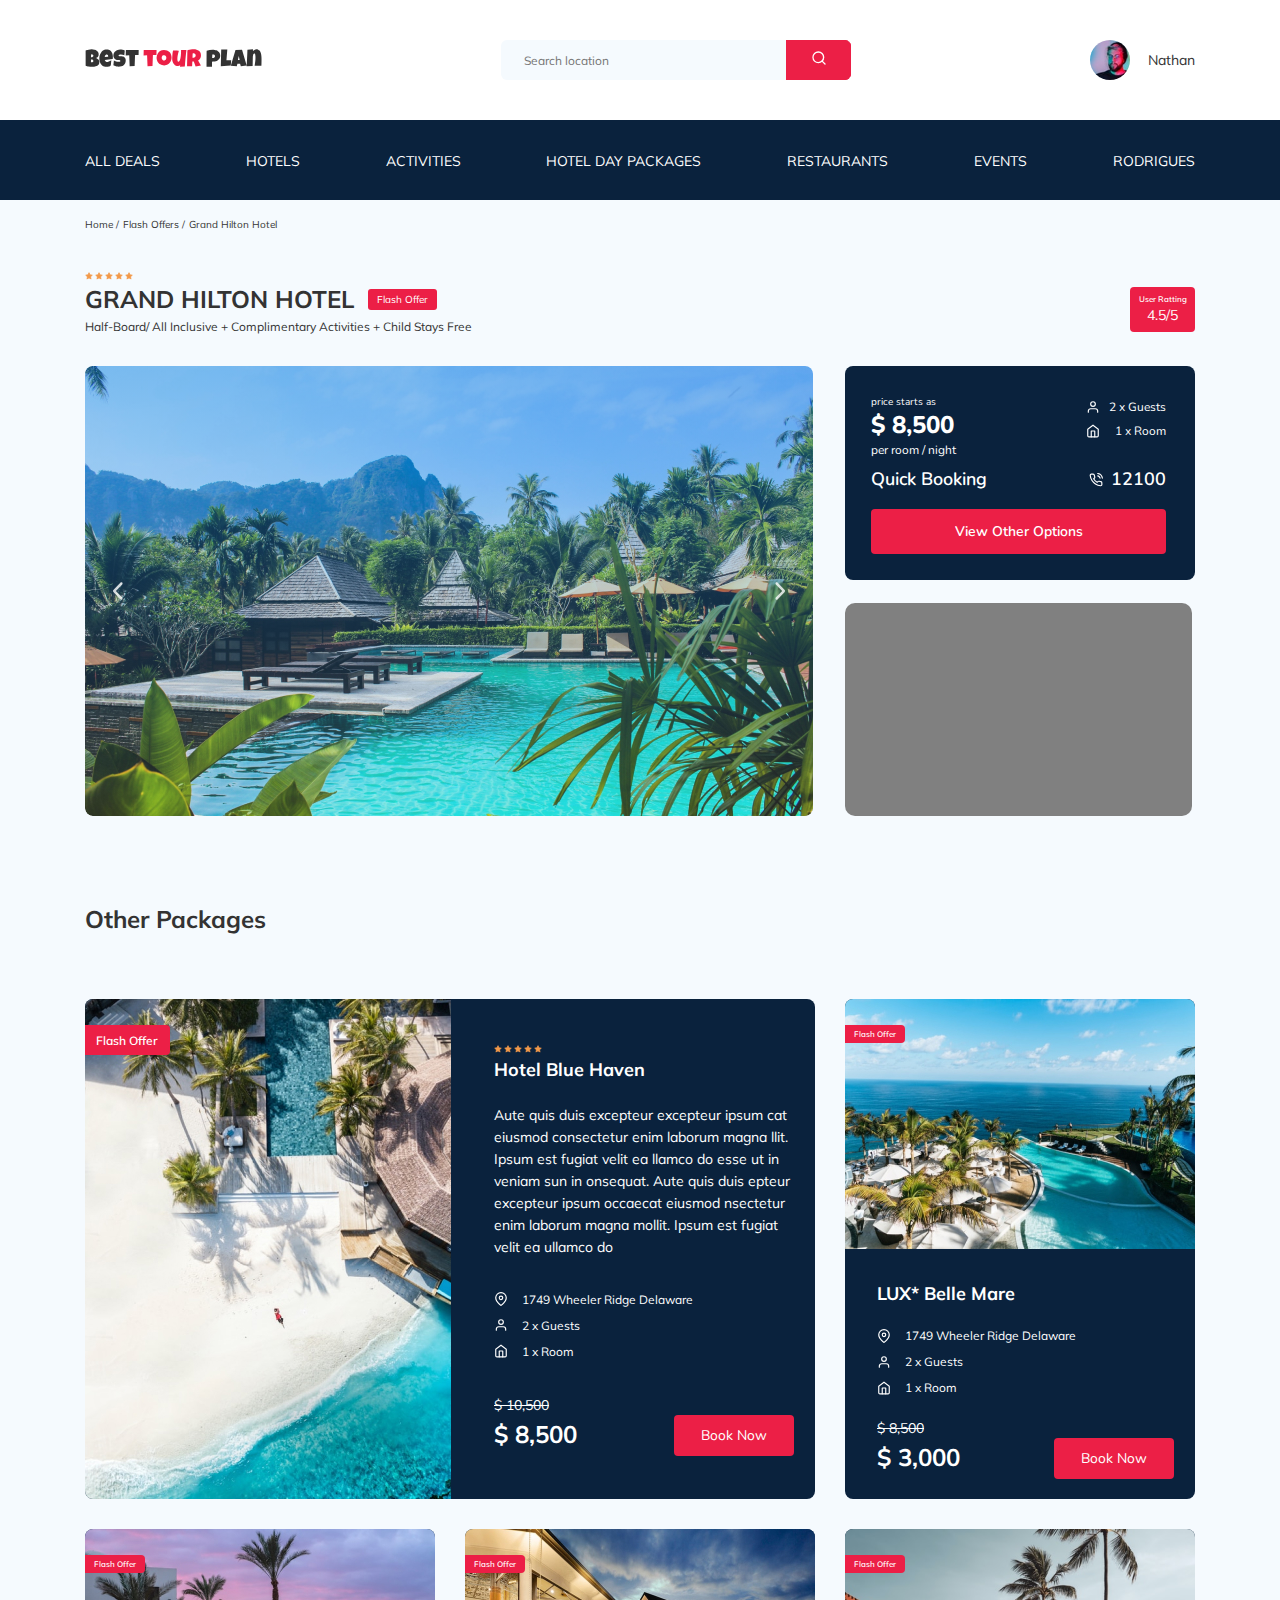
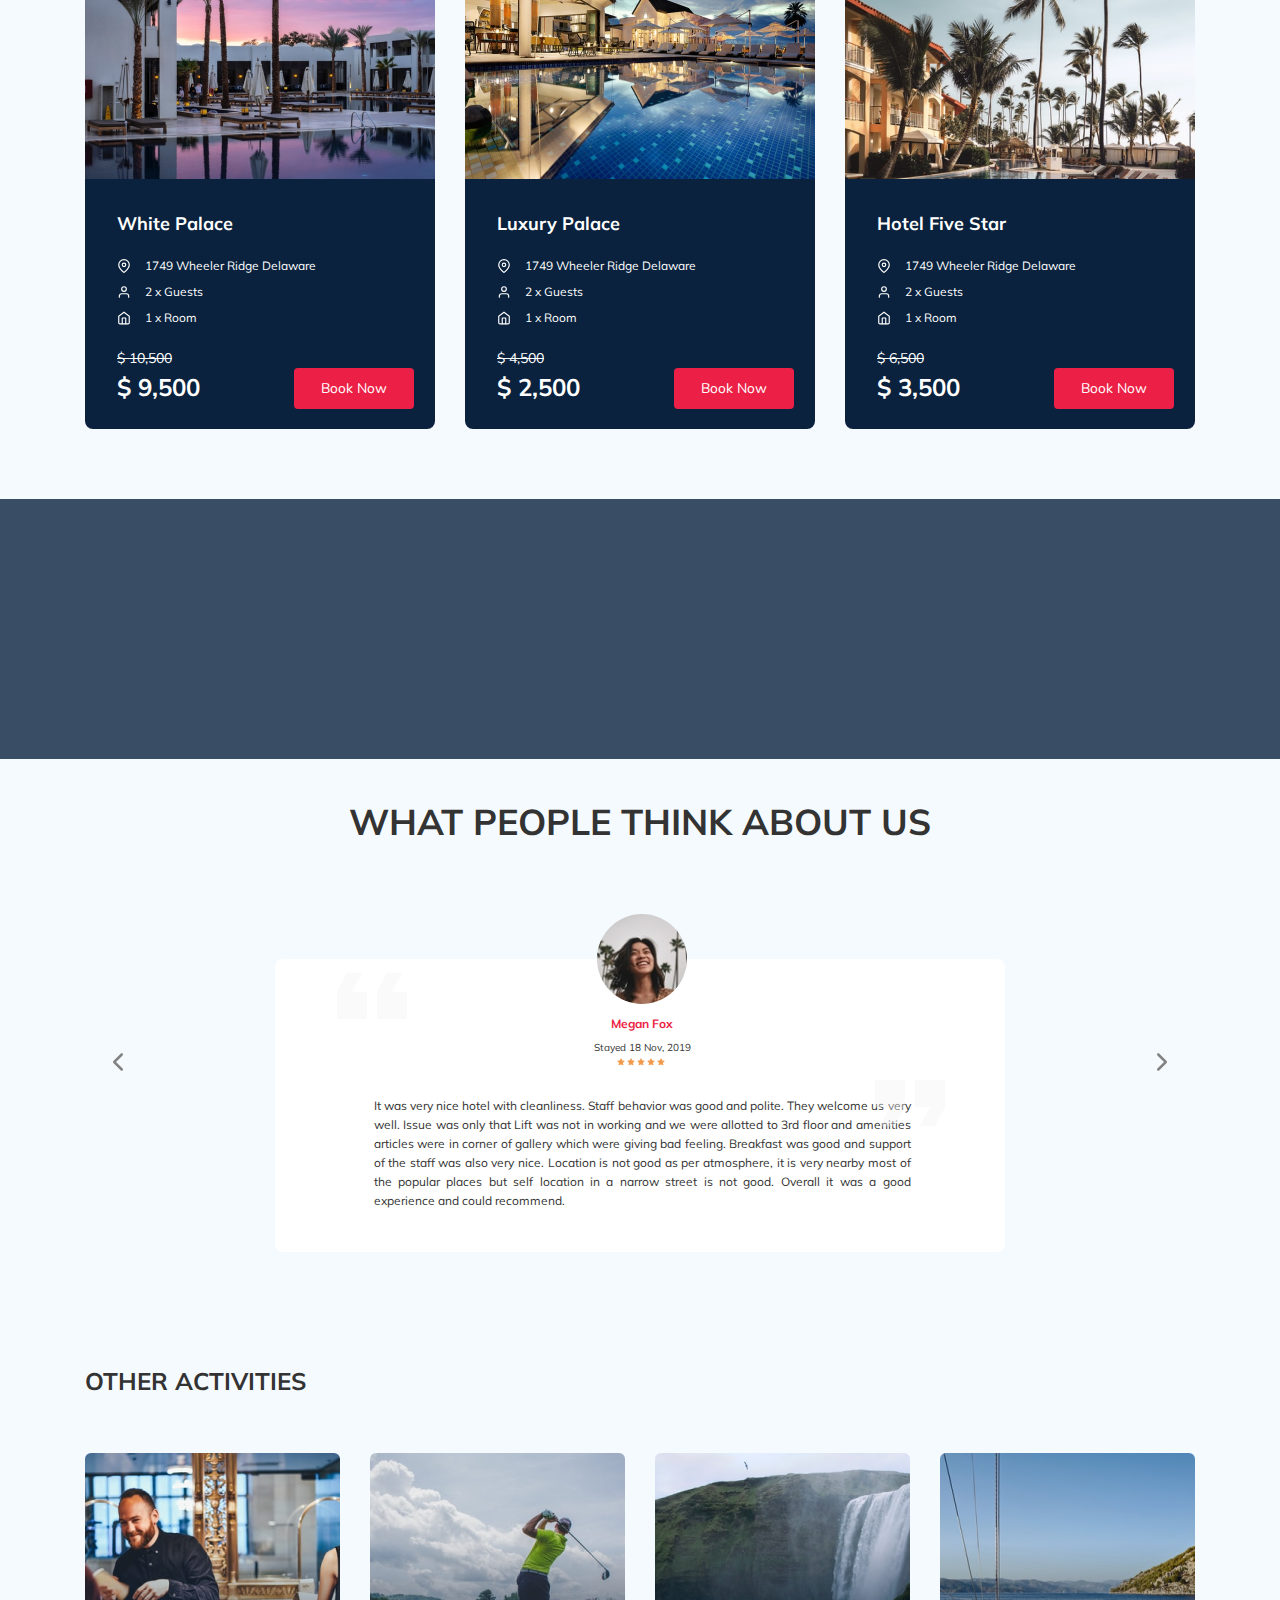
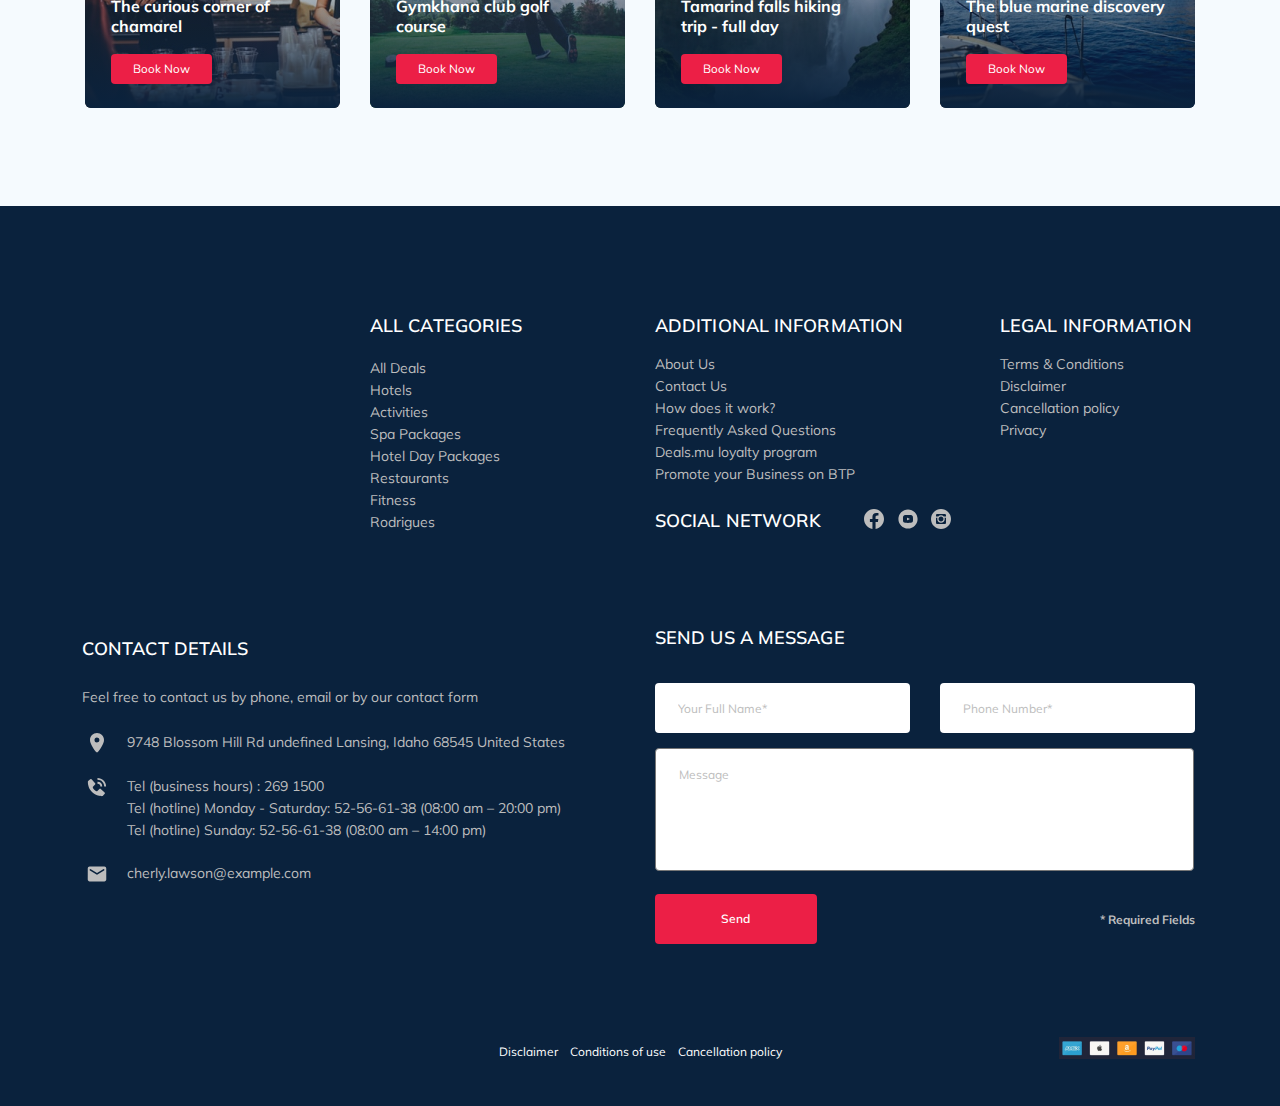
==== commit d4454191: "create: animations" ====
--- a/tour-plan/index.html
+++ b/tour-plan/index.html
@@ -30,7 +30,7 @@
   <body>
     <header class="navbar navbar_mobile_fixed">
       <div class="container">
-        <div class="navbar-top">
+        <div class="navbar-top wow animate__fadeInDown" data-wow-duration="1s">
           <a href="#" class="logo">
             <svg class="logo__image">
               <use xlink:href="img/sprite.svg#horizontal-logo"></use>
@@ -146,7 +146,10 @@
       <!-- /.container -->
     </nav>
     <!-- /.breadcrump -->
-    <section class="hotel hotel_bottom">
+    <section
+      class="hotel hotel_bottom wow animate__fadeIn"
+      data-wow-duration="1s"
+    >
       <div class="container">
         <div class="hotel-info">
           <div class="hotel-info__text">
@@ -560,7 +563,10 @@
       data-parallax="scroll"
       data-image-src="img/newsletter/bg.jpg"
     >
-      <div class="newsletter-wrapper">
+      <div
+        class="newsletter-wrapper wow animate__fadeIn"
+        data-wow-duration="2s"
+      >
         <h2 class="newsletter-title">
           subscribe to our
           <span class="newsletter-title__strong">Newsletter</span>
@@ -574,8 +580,9 @@
             type="text"
             class="subscribe__input"
             placeholder="Your email address"
-            name="mail"
+            name="email"
             required
+            aria-required="true"
           />
           <button class="subscribe__button">Send</button>
         </form>
@@ -796,7 +803,8 @@
           <img
             src="img/footer/logo.svg"
             alt="Logo: Best Tour Plan"
-            class="logo footer__logo"
+            class="logo footer__logo wow animate__fadeIn"
+            data-wow-duration="1s"
           />
           <div class="footer__list footer__categories">
             <h3 class="footer__title">ALL&nbsp;CATEGORIES</h3>
@@ -944,6 +952,7 @@
                   class="input footer__input"
                   placeholder="Your Full Name*"
                   name="name"
+                  minlength="2"
                   required
                 />
               </div>
@@ -953,6 +962,7 @@
                   class="input footer__input input__phone"
                   placeholder="Phone Number*"
                   name="phone"
+                  minlength="16"
                   required
                 />
               </div>
@@ -1008,6 +1018,7 @@
             class="input modal__input input__phone"
             placeholder="Phone Number*"
             name="phone"
+            minlength="16"
             required
           />
           <input
@@ -1029,11 +1040,15 @@
       <!-- /.modal__dialog -->
     </div>
     <!-- /.modal -->
+    <script src="js/wow.min.js"></script>
     <script src="https://ajax.googleapis.com/ajax/libs/jquery/1.11.0/jquery.min.js"></script>
     <script src="js/parallax.min.js"></script>
     <script src="js/swiper-bundle.min.js"></script>
     <script src="js/jquery.validate.min.js"></script>
     <script src="js/jquery.mask.min.js"></script>
     <script src="js/main.js"></script>
+    <script>
+      new WOW().init();
+    </script>
   </body>
 </html>
--- a/tour-plan/css/style.css
+++ b/tour-plan/css/style.css
@@ -364,6 +364,3886 @@
  */
 [hidden] {
   display: none;
+}
+
+/*!
+ * animate.css - https://animate.style/
+ * Version - 4.1.1
+ * Licensed under the MIT license - http://opensource.org/licenses/MIT
+ *
+ * Copyright (c) 2020 Animate.css
+ */
+:root {
+  --animate-duration:1s;
+  --animate-delay:1s;
+  --animate-repeat:1;
+}
+
+.animate__animated {
+  -webkit-animation-duration: 1s;
+  animation-duration: 1s;
+  -webkit-animation-duration: var(--animate-duration);
+  animation-duration: var(--animate-duration);
+  -webkit-animation-fill-mode: both;
+  animation-fill-mode: both;
+}
+
+.animate__animated.animate__infinite {
+  -webkit-animation-iteration-count: infinite;
+  animation-iteration-count: infinite;
+}
+
+.animate__animated.animate__repeat-1 {
+  -webkit-animation-iteration-count: 1;
+  animation-iteration-count: 1;
+  -webkit-animation-iteration-count: var(--animate-repeat);
+  animation-iteration-count: var(--animate-repeat);
+}
+
+.animate__animated.animate__repeat-2 {
+  -webkit-animation-iteration-count: 2;
+  animation-iteration-count: 2;
+  -webkit-animation-iteration-count: calc(var(--animate-repeat)*2);
+  animation-iteration-count: calc(var(--animate-repeat)*2);
+}
+
+.animate__animated.animate__repeat-3 {
+  -webkit-animation-iteration-count: 3;
+  animation-iteration-count: 3;
+  -webkit-animation-iteration-count: calc(var(--animate-repeat)*3);
+  animation-iteration-count: calc(var(--animate-repeat)*3);
+}
+
+.animate__animated.animate__delay-1s {
+  -webkit-animation-delay: 1s;
+  animation-delay: 1s;
+  -webkit-animation-delay: var(--animate-delay);
+  animation-delay: var(--animate-delay);
+}
+
+.animate__animated.animate__delay-2s {
+  -webkit-animation-delay: 2s;
+  animation-delay: 2s;
+  -webkit-animation-delay: calc(var(--animate-delay)*2);
+  animation-delay: calc(var(--animate-delay)*2);
+}
+
+.animate__animated.animate__delay-3s {
+  -webkit-animation-delay: 3s;
+  animation-delay: 3s;
+  -webkit-animation-delay: calc(var(--animate-delay)*3);
+  animation-delay: calc(var(--animate-delay)*3);
+}
+
+.animate__animated.animate__delay-4s {
+  -webkit-animation-delay: 4s;
+  animation-delay: 4s;
+  -webkit-animation-delay: calc(var(--animate-delay)*4);
+  animation-delay: calc(var(--animate-delay)*4);
+}
+
+.animate__animated.animate__delay-5s {
+  -webkit-animation-delay: 5s;
+  animation-delay: 5s;
+  -webkit-animation-delay: calc(var(--animate-delay)*5);
+  animation-delay: calc(var(--animate-delay)*5);
+}
+
+.animate__animated.animate__faster {
+  -webkit-animation-duration: .5s;
+  animation-duration: .5s;
+  -webkit-animation-duration: calc(var(--animate-duration)/2);
+  animation-duration: calc(var(--animate-duration)/2);
+}
+
+.animate__animated.animate__fast {
+  -webkit-animation-duration: .8s;
+  animation-duration: .8s;
+  -webkit-animation-duration: calc(var(--animate-duration)*0.8);
+  animation-duration: calc(var(--animate-duration)*0.8);
+}
+
+.animate__animated.animate__slow {
+  -webkit-animation-duration: 2s;
+  animation-duration: 2s;
+  -webkit-animation-duration: calc(var(--animate-duration)*2);
+  animation-duration: calc(var(--animate-duration)*2);
+}
+
+.animate__animated.animate__slower {
+  -webkit-animation-duration: 3s;
+  animation-duration: 3s;
+  -webkit-animation-duration: calc(var(--animate-duration)*3);
+  animation-duration: calc(var(--animate-duration)*3);
+}
+
+@media (prefers-reduced-motion: reduce), print {
+  .animate__animated {
+    -webkit-animation-duration: 1ms !important;
+    animation-duration: 1ms !important;
+    -webkit-transition-duration: 1ms !important;
+    transition-duration: 1ms !important;
+    -webkit-animation-iteration-count: 1 !important;
+    animation-iteration-count: 1 !important;
+  }
+  .animate__animated[class*=Out] {
+    opacity: 0;
+  }
+}
+
+@-webkit-keyframes bounce {
+  0%, 20%, 53%, to {
+    -webkit-animation-timing-function: cubic-bezier(0.215, 0.61, 0.355, 1);
+    animation-timing-function: cubic-bezier(0.215, 0.61, 0.355, 1);
+    -webkit-transform: translateZ(0);
+    transform: translateZ(0);
+  }
+  40%, 43% {
+    -webkit-animation-timing-function: cubic-bezier(0.755, 0.05, 0.855, 0.06);
+    animation-timing-function: cubic-bezier(0.755, 0.05, 0.855, 0.06);
+    -webkit-transform: translate3d(0, -30px, 0) scaleY(1.1);
+    transform: translate3d(0, -30px, 0) scaleY(1.1);
+  }
+  70% {
+    -webkit-animation-timing-function: cubic-bezier(0.755, 0.05, 0.855, 0.06);
+    animation-timing-function: cubic-bezier(0.755, 0.05, 0.855, 0.06);
+    -webkit-transform: translate3d(0, -15px, 0) scaleY(1.05);
+    transform: translate3d(0, -15px, 0) scaleY(1.05);
+  }
+  80% {
+    -webkit-transition-timing-function: cubic-bezier(0.215, 0.61, 0.355, 1);
+    transition-timing-function: cubic-bezier(0.215, 0.61, 0.355, 1);
+    -webkit-transform: translateZ(0) scaleY(0.95);
+    transform: translateZ(0) scaleY(0.95);
+  }
+  90% {
+    -webkit-transform: translate3d(0, -4px, 0) scaleY(1.02);
+    transform: translate3d(0, -4px, 0) scaleY(1.02);
+  }
+}
+
+@keyframes bounce {
+  0%, 20%, 53%, to {
+    -webkit-animation-timing-function: cubic-bezier(0.215, 0.61, 0.355, 1);
+    animation-timing-function: cubic-bezier(0.215, 0.61, 0.355, 1);
+    -webkit-transform: translateZ(0);
+    transform: translateZ(0);
+  }
+  40%, 43% {
+    -webkit-animation-timing-function: cubic-bezier(0.755, 0.05, 0.855, 0.06);
+    animation-timing-function: cubic-bezier(0.755, 0.05, 0.855, 0.06);
+    -webkit-transform: translate3d(0, -30px, 0) scaleY(1.1);
+    transform: translate3d(0, -30px, 0) scaleY(1.1);
+  }
+  70% {
+    -webkit-animation-timing-function: cubic-bezier(0.755, 0.05, 0.855, 0.06);
+    animation-timing-function: cubic-bezier(0.755, 0.05, 0.855, 0.06);
+    -webkit-transform: translate3d(0, -15px, 0) scaleY(1.05);
+    transform: translate3d(0, -15px, 0) scaleY(1.05);
+  }
+  80% {
+    -webkit-transition-timing-function: cubic-bezier(0.215, 0.61, 0.355, 1);
+    transition-timing-function: cubic-bezier(0.215, 0.61, 0.355, 1);
+    -webkit-transform: translateZ(0) scaleY(0.95);
+    transform: translateZ(0) scaleY(0.95);
+  }
+  90% {
+    -webkit-transform: translate3d(0, -4px, 0) scaleY(1.02);
+    transform: translate3d(0, -4px, 0) scaleY(1.02);
+  }
+}
+
+.animate__bounce {
+  -webkit-animation-name: bounce;
+  animation-name: bounce;
+  -webkit-transform-origin: center bottom;
+  transform-origin: center bottom;
+}
+
+@-webkit-keyframes flash {
+  0%, 50%, to {
+    opacity: 1;
+  }
+  25%, 75% {
+    opacity: 0;
+  }
+}
+
+@keyframes flash {
+  0%, 50%, to {
+    opacity: 1;
+  }
+  25%, 75% {
+    opacity: 0;
+  }
+}
+
+.animate__flash {
+  -webkit-animation-name: flash;
+  animation-name: flash;
+}
+
+@-webkit-keyframes pulse {
+  0% {
+    -webkit-transform: scaleX(1);
+    transform: scaleX(1);
+  }
+  50% {
+    -webkit-transform: scale3d(1.05, 1.05, 1.05);
+    transform: scale3d(1.05, 1.05, 1.05);
+  }
+  to {
+    -webkit-transform: scaleX(1);
+    transform: scaleX(1);
+  }
+}
+
+@keyframes pulse {
+  0% {
+    -webkit-transform: scaleX(1);
+    transform: scaleX(1);
+  }
+  50% {
+    -webkit-transform: scale3d(1.05, 1.05, 1.05);
+    transform: scale3d(1.05, 1.05, 1.05);
+  }
+  to {
+    -webkit-transform: scaleX(1);
+    transform: scaleX(1);
+  }
+}
+
+.animate__pulse {
+  -webkit-animation-name: pulse;
+  animation-name: pulse;
+  -webkit-animation-timing-function: ease-in-out;
+  animation-timing-function: ease-in-out;
+}
+
+@-webkit-keyframes rubberBand {
+  0% {
+    -webkit-transform: scaleX(1);
+    transform: scaleX(1);
+  }
+  30% {
+    -webkit-transform: scale3d(1.25, 0.75, 1);
+    transform: scale3d(1.25, 0.75, 1);
+  }
+  40% {
+    -webkit-transform: scale3d(0.75, 1.25, 1);
+    transform: scale3d(0.75, 1.25, 1);
+  }
+  50% {
+    -webkit-transform: scale3d(1.15, 0.85, 1);
+    transform: scale3d(1.15, 0.85, 1);
+  }
+  65% {
+    -webkit-transform: scale3d(0.95, 1.05, 1);
+    transform: scale3d(0.95, 1.05, 1);
+  }
+  75% {
+    -webkit-transform: scale3d(1.05, 0.95, 1);
+    transform: scale3d(1.05, 0.95, 1);
+  }
+  to {
+    -webkit-transform: scaleX(1);
+    transform: scaleX(1);
+  }
+}
+
+@keyframes rubberBand {
+  0% {
+    -webkit-transform: scaleX(1);
+    transform: scaleX(1);
+  }
+  30% {
+    -webkit-transform: scale3d(1.25, 0.75, 1);
+    transform: scale3d(1.25, 0.75, 1);
+  }
+  40% {
+    -webkit-transform: scale3d(0.75, 1.25, 1);
+    transform: scale3d(0.75, 1.25, 1);
+  }
+  50% {
+    -webkit-transform: scale3d(1.15, 0.85, 1);
+    transform: scale3d(1.15, 0.85, 1);
+  }
+  65% {
+    -webkit-transform: scale3d(0.95, 1.05, 1);
+    transform: scale3d(0.95, 1.05, 1);
+  }
+  75% {
+    -webkit-transform: scale3d(1.05, 0.95, 1);
+    transform: scale3d(1.05, 0.95, 1);
+  }
+  to {
+    -webkit-transform: scaleX(1);
+    transform: scaleX(1);
+  }
+}
+
+.animate__rubberBand {
+  -webkit-animation-name: rubberBand;
+  animation-name: rubberBand;
+}
+
+@-webkit-keyframes shakeX {
+  0%, to {
+    -webkit-transform: translateZ(0);
+    transform: translateZ(0);
+  }
+  10%, 30%, 50%, 70%, 90% {
+    -webkit-transform: translate3d(-10px, 0, 0);
+    transform: translate3d(-10px, 0, 0);
+  }
+  20%, 40%, 60%, 80% {
+    -webkit-transform: translate3d(10px, 0, 0);
+    transform: translate3d(10px, 0, 0);
+  }
+}
+
+@keyframes shakeX {
+  0%, to {
+    -webkit-transform: translateZ(0);
+    transform: translateZ(0);
+  }
+  10%, 30%, 50%, 70%, 90% {
+    -webkit-transform: translate3d(-10px, 0, 0);
+    transform: translate3d(-10px, 0, 0);
+  }
+  20%, 40%, 60%, 80% {
+    -webkit-transform: translate3d(10px, 0, 0);
+    transform: translate3d(10px, 0, 0);
+  }
+}
+
+.animate__shakeX {
+  -webkit-animation-name: shakeX;
+  animation-name: shakeX;
+}
+
+@-webkit-keyframes shakeY {
+  0%, to {
+    -webkit-transform: translateZ(0);
+    transform: translateZ(0);
+  }
+  10%, 30%, 50%, 70%, 90% {
+    -webkit-transform: translate3d(0, -10px, 0);
+    transform: translate3d(0, -10px, 0);
+  }
+  20%, 40%, 60%, 80% {
+    -webkit-transform: translate3d(0, 10px, 0);
+    transform: translate3d(0, 10px, 0);
+  }
+}
+
+@keyframes shakeY {
+  0%, to {
+    -webkit-transform: translateZ(0);
+    transform: translateZ(0);
+  }
+  10%, 30%, 50%, 70%, 90% {
+    -webkit-transform: translate3d(0, -10px, 0);
+    transform: translate3d(0, -10px, 0);
+  }
+  20%, 40%, 60%, 80% {
+    -webkit-transform: translate3d(0, 10px, 0);
+    transform: translate3d(0, 10px, 0);
+  }
+}
+
+.animate__shakeY {
+  -webkit-animation-name: shakeY;
+  animation-name: shakeY;
+}
+
+@-webkit-keyframes headShake {
+  0% {
+    -webkit-transform: translateX(0);
+    transform: translateX(0);
+  }
+  6.5% {
+    -webkit-transform: translateX(-6px) rotateY(-9deg);
+    transform: translateX(-6px) rotateY(-9deg);
+  }
+  18.5% {
+    -webkit-transform: translateX(5px) rotateY(7deg);
+    transform: translateX(5px) rotateY(7deg);
+  }
+  31.5% {
+    -webkit-transform: translateX(-3px) rotateY(-5deg);
+    transform: translateX(-3px) rotateY(-5deg);
+  }
+  43.5% {
+    -webkit-transform: translateX(2px) rotateY(3deg);
+    transform: translateX(2px) rotateY(3deg);
+  }
+  50% {
+    -webkit-transform: translateX(0);
+    transform: translateX(0);
+  }
+}
+
+@keyframes headShake {
+  0% {
+    -webkit-transform: translateX(0);
+    transform: translateX(0);
+  }
+  6.5% {
+    -webkit-transform: translateX(-6px) rotateY(-9deg);
+    transform: translateX(-6px) rotateY(-9deg);
+  }
+  18.5% {
+    -webkit-transform: translateX(5px) rotateY(7deg);
+    transform: translateX(5px) rotateY(7deg);
+  }
+  31.5% {
+    -webkit-transform: translateX(-3px) rotateY(-5deg);
+    transform: translateX(-3px) rotateY(-5deg);
+  }
+  43.5% {
+    -webkit-transform: translateX(2px) rotateY(3deg);
+    transform: translateX(2px) rotateY(3deg);
+  }
+  50% {
+    -webkit-transform: translateX(0);
+    transform: translateX(0);
+  }
+}
+
+.animate__headShake {
+  -webkit-animation-timing-function: ease-in-out;
+  animation-timing-function: ease-in-out;
+  -webkit-animation-name: headShake;
+  animation-name: headShake;
+}
+
+@-webkit-keyframes swing {
+  20% {
+    -webkit-transform: rotate(15deg);
+    transform: rotate(15deg);
+  }
+  40% {
+    -webkit-transform: rotate(-10deg);
+    transform: rotate(-10deg);
+  }
+  60% {
+    -webkit-transform: rotate(5deg);
+    transform: rotate(5deg);
+  }
+  80% {
+    -webkit-transform: rotate(-5deg);
+    transform: rotate(-5deg);
+  }
+  to {
+    -webkit-transform: rotate(0deg);
+    transform: rotate(0deg);
+  }
+}
+
+@keyframes swing {
+  20% {
+    -webkit-transform: rotate(15deg);
+    transform: rotate(15deg);
+  }
+  40% {
+    -webkit-transform: rotate(-10deg);
+    transform: rotate(-10deg);
+  }
+  60% {
+    -webkit-transform: rotate(5deg);
+    transform: rotate(5deg);
+  }
+  80% {
+    -webkit-transform: rotate(-5deg);
+    transform: rotate(-5deg);
+  }
+  to {
+    -webkit-transform: rotate(0deg);
+    transform: rotate(0deg);
+  }
+}
+
+.animate__swing {
+  -webkit-transform-origin: top center;
+  transform-origin: top center;
+  -webkit-animation-name: swing;
+  animation-name: swing;
+}
+
+@-webkit-keyframes tada {
+  0% {
+    -webkit-transform: scaleX(1);
+    transform: scaleX(1);
+  }
+  10%, 20% {
+    -webkit-transform: scale3d(0.9, 0.9, 0.9) rotate(-3deg);
+    transform: scale3d(0.9, 0.9, 0.9) rotate(-3deg);
+  }
+  30%, 50%, 70%, 90% {
+    -webkit-transform: scale3d(1.1, 1.1, 1.1) rotate(3deg);
+    transform: scale3d(1.1, 1.1, 1.1) rotate(3deg);
+  }
+  40%, 60%, 80% {
+    -webkit-transform: scale3d(1.1, 1.1, 1.1) rotate(-3deg);
+    transform: scale3d(1.1, 1.1, 1.1) rotate(-3deg);
+  }
+  to {
+    -webkit-transform: scaleX(1);
+    transform: scaleX(1);
+  }
+}
+
+@keyframes tada {
+  0% {
+    -webkit-transform: scaleX(1);
+    transform: scaleX(1);
+  }
+  10%, 20% {
+    -webkit-transform: scale3d(0.9, 0.9, 0.9) rotate(-3deg);
+    transform: scale3d(0.9, 0.9, 0.9) rotate(-3deg);
+  }
+  30%, 50%, 70%, 90% {
+    -webkit-transform: scale3d(1.1, 1.1, 1.1) rotate(3deg);
+    transform: scale3d(1.1, 1.1, 1.1) rotate(3deg);
+  }
+  40%, 60%, 80% {
+    -webkit-transform: scale3d(1.1, 1.1, 1.1) rotate(-3deg);
+    transform: scale3d(1.1, 1.1, 1.1) rotate(-3deg);
+  }
+  to {
+    -webkit-transform: scaleX(1);
+    transform: scaleX(1);
+  }
+}
+
+.animate__tada {
+  -webkit-animation-name: tada;
+  animation-name: tada;
+}
+
+@-webkit-keyframes wobble {
+  0% {
+    -webkit-transform: translateZ(0);
+    transform: translateZ(0);
+  }
+  15% {
+    -webkit-transform: translate3d(-25%, 0, 0) rotate(-5deg);
+    transform: translate3d(-25%, 0, 0) rotate(-5deg);
+  }
+  30% {
+    -webkit-transform: translate3d(20%, 0, 0) rotate(3deg);
+    transform: translate3d(20%, 0, 0) rotate(3deg);
+  }
+  45% {
+    -webkit-transform: translate3d(-15%, 0, 0) rotate(-3deg);
+    transform: translate3d(-15%, 0, 0) rotate(-3deg);
+  }
+  60% {
+    -webkit-transform: translate3d(10%, 0, 0) rotate(2deg);
+    transform: translate3d(10%, 0, 0) rotate(2deg);
+  }
+  75% {
+    -webkit-transform: translate3d(-5%, 0, 0) rotate(-1deg);
+    transform: translate3d(-5%, 0, 0) rotate(-1deg);
+  }
+  to {
+    -webkit-transform: translateZ(0);
+    transform: translateZ(0);
+  }
+}
+
+@keyframes wobble {
+  0% {
+    -webkit-transform: translateZ(0);
+    transform: translateZ(0);
+  }
+  15% {
+    -webkit-transform: translate3d(-25%, 0, 0) rotate(-5deg);
+    transform: translate3d(-25%, 0, 0) rotate(-5deg);
+  }
+  30% {
+    -webkit-transform: translate3d(20%, 0, 0) rotate(3deg);
+    transform: translate3d(20%, 0, 0) rotate(3deg);
+  }
+  45% {
+    -webkit-transform: translate3d(-15%, 0, 0) rotate(-3deg);
+    transform: translate3d(-15%, 0, 0) rotate(-3deg);
+  }
+  60% {
+    -webkit-transform: translate3d(10%, 0, 0) rotate(2deg);
+    transform: translate3d(10%, 0, 0) rotate(2deg);
+  }
+  75% {
+    -webkit-transform: translate3d(-5%, 0, 0) rotate(-1deg);
+    transform: translate3d(-5%, 0, 0) rotate(-1deg);
+  }
+  to {
+    -webkit-transform: translateZ(0);
+    transform: translateZ(0);
+  }
+}
+
+.animate__wobble {
+  -webkit-animation-name: wobble;
+  animation-name: wobble;
+}
+
+@-webkit-keyframes jello {
+  0%, 11.1%, to {
+    -webkit-transform: translateZ(0);
+    transform: translateZ(0);
+  }
+  22.2% {
+    -webkit-transform: skewX(-12.5deg) skewY(-12.5deg);
+    transform: skewX(-12.5deg) skewY(-12.5deg);
+  }
+  33.3% {
+    -webkit-transform: skewX(6.25deg) skewY(6.25deg);
+    transform: skewX(6.25deg) skewY(6.25deg);
+  }
+  44.4% {
+    -webkit-transform: skewX(-3.125deg) skewY(-3.125deg);
+    transform: skewX(-3.125deg) skewY(-3.125deg);
+  }
+  55.5% {
+    -webkit-transform: skewX(1.5625deg) skewY(1.5625deg);
+    transform: skewX(1.5625deg) skewY(1.5625deg);
+  }
+  66.6% {
+    -webkit-transform: skewX(-0.78125deg) skewY(-0.78125deg);
+    transform: skewX(-0.78125deg) skewY(-0.78125deg);
+  }
+  77.7% {
+    -webkit-transform: skewX(0.39062deg) skewY(0.39062deg);
+    transform: skewX(0.39062deg) skewY(0.39062deg);
+  }
+  88.8% {
+    -webkit-transform: skewX(-0.19531deg) skewY(-0.19531deg);
+    transform: skewX(-0.19531deg) skewY(-0.19531deg);
+  }
+}
+
+@keyframes jello {
+  0%, 11.1%, to {
+    -webkit-transform: translateZ(0);
+    transform: translateZ(0);
+  }
+  22.2% {
+    -webkit-transform: skewX(-12.5deg) skewY(-12.5deg);
+    transform: skewX(-12.5deg) skewY(-12.5deg);
+  }
+  33.3% {
+    -webkit-transform: skewX(6.25deg) skewY(6.25deg);
+    transform: skewX(6.25deg) skewY(6.25deg);
+  }
+  44.4% {
+    -webkit-transform: skewX(-3.125deg) skewY(-3.125deg);
+    transform: skewX(-3.125deg) skewY(-3.125deg);
+  }
+  55.5% {
+    -webkit-transform: skewX(1.5625deg) skewY(1.5625deg);
+    transform: skewX(1.5625deg) skewY(1.5625deg);
+  }
+  66.6% {
+    -webkit-transform: skewX(-0.78125deg) skewY(-0.78125deg);
+    transform: skewX(-0.78125deg) skewY(-0.78125deg);
+  }
+  77.7% {
+    -webkit-transform: skewX(0.39062deg) skewY(0.39062deg);
+    transform: skewX(0.39062deg) skewY(0.39062deg);
+  }
+  88.8% {
+    -webkit-transform: skewX(-0.19531deg) skewY(-0.19531deg);
+    transform: skewX(-0.19531deg) skewY(-0.19531deg);
+  }
+}
+
+.animate__jello {
+  -webkit-animation-name: jello;
+  animation-name: jello;
+  -webkit-transform-origin: center;
+  transform-origin: center;
+}
+
+@-webkit-keyframes heartBeat {
+  0% {
+    -webkit-transform: scale(1);
+    transform: scale(1);
+  }
+  14% {
+    -webkit-transform: scale(1.3);
+    transform: scale(1.3);
+  }
+  28% {
+    -webkit-transform: scale(1);
+    transform: scale(1);
+  }
+  42% {
+    -webkit-transform: scale(1.3);
+    transform: scale(1.3);
+  }
+  70% {
+    -webkit-transform: scale(1);
+    transform: scale(1);
+  }
+}
+
+@keyframes heartBeat {
+  0% {
+    -webkit-transform: scale(1);
+    transform: scale(1);
+  }
+  14% {
+    -webkit-transform: scale(1.3);
+    transform: scale(1.3);
+  }
+  28% {
+    -webkit-transform: scale(1);
+    transform: scale(1);
+  }
+  42% {
+    -webkit-transform: scale(1.3);
+    transform: scale(1.3);
+  }
+  70% {
+    -webkit-transform: scale(1);
+    transform: scale(1);
+  }
+}
+
+.animate__heartBeat {
+  -webkit-animation-name: heartBeat;
+  animation-name: heartBeat;
+  -webkit-animation-duration: 1.3s;
+  animation-duration: 1.3s;
+  -webkit-animation-duration: calc(var(--animate-duration)*1.3);
+  animation-duration: calc(var(--animate-duration)*1.3);
+  -webkit-animation-timing-function: ease-in-out;
+  animation-timing-function: ease-in-out;
+}
+
+@-webkit-keyframes backInDown {
+  0% {
+    -webkit-transform: translateY(-1200px) scale(0.7);
+    transform: translateY(-1200px) scale(0.7);
+    opacity: .7;
+  }
+  80% {
+    -webkit-transform: translateY(0) scale(0.7);
+    transform: translateY(0) scale(0.7);
+    opacity: .7;
+  }
+  to {
+    -webkit-transform: scale(1);
+    transform: scale(1);
+    opacity: 1;
+  }
+}
+
+@keyframes backInDown {
+  0% {
+    -webkit-transform: translateY(-1200px) scale(0.7);
+    transform: translateY(-1200px) scale(0.7);
+    opacity: .7;
+  }
+  80% {
+    -webkit-transform: translateY(0) scale(0.7);
+    transform: translateY(0) scale(0.7);
+    opacity: .7;
+  }
+  to {
+    -webkit-transform: scale(1);
+    transform: scale(1);
+    opacity: 1;
+  }
+}
+
+.animate__backInDown {
+  -webkit-animation-name: backInDown;
+  animation-name: backInDown;
+}
+
+@-webkit-keyframes backInLeft {
+  0% {
+    -webkit-transform: translateX(-2000px) scale(0.7);
+    transform: translateX(-2000px) scale(0.7);
+    opacity: .7;
+  }
+  80% {
+    -webkit-transform: translateX(0) scale(0.7);
+    transform: translateX(0) scale(0.7);
+    opacity: .7;
+  }
+  to {
+    -webkit-transform: scale(1);
+    transform: scale(1);
+    opacity: 1;
+  }
+}
+
+@keyframes backInLeft {
+  0% {
+    -webkit-transform: translateX(-2000px) scale(0.7);
+    transform: translateX(-2000px) scale(0.7);
+    opacity: .7;
+  }
+  80% {
+    -webkit-transform: translateX(0) scale(0.7);
+    transform: translateX(0) scale(0.7);
+    opacity: .7;
+  }
+  to {
+    -webkit-transform: scale(1);
+    transform: scale(1);
+    opacity: 1;
+  }
+}
+
+.animate__backInLeft {
+  -webkit-animation-name: backInLeft;
+  animation-name: backInLeft;
+}
+
+@-webkit-keyframes backInRight {
+  0% {
+    -webkit-transform: translateX(2000px) scale(0.7);
+    transform: translateX(2000px) scale(0.7);
+    opacity: .7;
+  }
+  80% {
+    -webkit-transform: translateX(0) scale(0.7);
+    transform: translateX(0) scale(0.7);
+    opacity: .7;
+  }
+  to {
+    -webkit-transform: scale(1);
+    transform: scale(1);
+    opacity: 1;
+  }
+}
+
+@keyframes backInRight {
+  0% {
+    -webkit-transform: translateX(2000px) scale(0.7);
+    transform: translateX(2000px) scale(0.7);
+    opacity: .7;
+  }
+  80% {
+    -webkit-transform: translateX(0) scale(0.7);
+    transform: translateX(0) scale(0.7);
+    opacity: .7;
+  }
+  to {
+    -webkit-transform: scale(1);
+    transform: scale(1);
+    opacity: 1;
+  }
+}
+
+.animate__backInRight {
+  -webkit-animation-name: backInRight;
+  animation-name: backInRight;
+}
+
+@-webkit-keyframes backInUp {
+  0% {
+    -webkit-transform: translateY(1200px) scale(0.7);
+    transform: translateY(1200px) scale(0.7);
+    opacity: .7;
+  }
+  80% {
+    -webkit-transform: translateY(0) scale(0.7);
+    transform: translateY(0) scale(0.7);
+    opacity: .7;
+  }
+  to {
+    -webkit-transform: scale(1);
+    transform: scale(1);
+    opacity: 1;
+  }
+}
+
+@keyframes backInUp {
+  0% {
+    -webkit-transform: translateY(1200px) scale(0.7);
+    transform: translateY(1200px) scale(0.7);
+    opacity: .7;
+  }
+  80% {
+    -webkit-transform: translateY(0) scale(0.7);
+    transform: translateY(0) scale(0.7);
+    opacity: .7;
+  }
+  to {
+    -webkit-transform: scale(1);
+    transform: scale(1);
+    opacity: 1;
+  }
+}
+
+.animate__backInUp {
+  -webkit-animation-name: backInUp;
+  animation-name: backInUp;
+}
+
+@-webkit-keyframes backOutDown {
+  0% {
+    -webkit-transform: scale(1);
+    transform: scale(1);
+    opacity: 1;
+  }
+  20% {
+    -webkit-transform: translateY(0) scale(0.7);
+    transform: translateY(0) scale(0.7);
+    opacity: .7;
+  }
+  to {
+    -webkit-transform: translateY(700px) scale(0.7);
+    transform: translateY(700px) scale(0.7);
+    opacity: .7;
+  }
+}
+
+@keyframes backOutDown {
+  0% {
+    -webkit-transform: scale(1);
+    transform: scale(1);
+    opacity: 1;
+  }
+  20% {
+    -webkit-transform: translateY(0) scale(0.7);
+    transform: translateY(0) scale(0.7);
+    opacity: .7;
+  }
+  to {
+    -webkit-transform: translateY(700px) scale(0.7);
+    transform: translateY(700px) scale(0.7);
+    opacity: .7;
+  }
+}
+
+.animate__backOutDown {
+  -webkit-animation-name: backOutDown;
+  animation-name: backOutDown;
+}
+
+@-webkit-keyframes backOutLeft {
+  0% {
+    -webkit-transform: scale(1);
+    transform: scale(1);
+    opacity: 1;
+  }
+  20% {
+    -webkit-transform: translateX(0) scale(0.7);
+    transform: translateX(0) scale(0.7);
+    opacity: .7;
+  }
+  to {
+    -webkit-transform: translateX(-2000px) scale(0.7);
+    transform: translateX(-2000px) scale(0.7);
+    opacity: .7;
+  }
+}
+
+@keyframes backOutLeft {
+  0% {
+    -webkit-transform: scale(1);
+    transform: scale(1);
+    opacity: 1;
+  }
+  20% {
+    -webkit-transform: translateX(0) scale(0.7);
+    transform: translateX(0) scale(0.7);
+    opacity: .7;
+  }
+  to {
+    -webkit-transform: translateX(-2000px) scale(0.7);
+    transform: translateX(-2000px) scale(0.7);
+    opacity: .7;
+  }
+}
+
+.animate__backOutLeft {
+  -webkit-animation-name: backOutLeft;
+  animation-name: backOutLeft;
+}
+
+@-webkit-keyframes backOutRight {
+  0% {
+    -webkit-transform: scale(1);
+    transform: scale(1);
+    opacity: 1;
+  }
+  20% {
+    -webkit-transform: translateX(0) scale(0.7);
+    transform: translateX(0) scale(0.7);
+    opacity: .7;
+  }
+  to {
+    -webkit-transform: translateX(2000px) scale(0.7);
+    transform: translateX(2000px) scale(0.7);
+    opacity: .7;
+  }
+}
+
+@keyframes backOutRight {
+  0% {
+    -webkit-transform: scale(1);
+    transform: scale(1);
+    opacity: 1;
+  }
+  20% {
+    -webkit-transform: translateX(0) scale(0.7);
+    transform: translateX(0) scale(0.7);
+    opacity: .7;
+  }
+  to {
+    -webkit-transform: translateX(2000px) scale(0.7);
+    transform: translateX(2000px) scale(0.7);
+    opacity: .7;
+  }
+}
+
+.animate__backOutRight {
+  -webkit-animation-name: backOutRight;
+  animation-name: backOutRight;
+}
+
+@-webkit-keyframes backOutUp {
+  0% {
+    -webkit-transform: scale(1);
+    transform: scale(1);
+    opacity: 1;
+  }
+  20% {
+    -webkit-transform: translateY(0) scale(0.7);
+    transform: translateY(0) scale(0.7);
+    opacity: .7;
+  }
+  to {
+    -webkit-transform: translateY(-700px) scale(0.7);
+    transform: translateY(-700px) scale(0.7);
+    opacity: .7;
+  }
+}
+
+@keyframes backOutUp {
+  0% {
+    -webkit-transform: scale(1);
+    transform: scale(1);
+    opacity: 1;
+  }
+  20% {
+    -webkit-transform: translateY(0) scale(0.7);
+    transform: translateY(0) scale(0.7);
+    opacity: .7;
+  }
+  to {
+    -webkit-transform: translateY(-700px) scale(0.7);
+    transform: translateY(-700px) scale(0.7);
+    opacity: .7;
+  }
+}
+
+.animate__backOutUp {
+  -webkit-animation-name: backOutUp;
+  animation-name: backOutUp;
+}
+
+@-webkit-keyframes bounceIn {
+  0%, 20%, 40%, 60%, 80%, to {
+    -webkit-animation-timing-function: cubic-bezier(0.215, 0.61, 0.355, 1);
+    animation-timing-function: cubic-bezier(0.215, 0.61, 0.355, 1);
+  }
+  0% {
+    opacity: 0;
+    -webkit-transform: scale3d(0.3, 0.3, 0.3);
+    transform: scale3d(0.3, 0.3, 0.3);
+  }
+  20% {
+    -webkit-transform: scale3d(1.1, 1.1, 1.1);
+    transform: scale3d(1.1, 1.1, 1.1);
+  }
+  40% {
+    -webkit-transform: scale3d(0.9, 0.9, 0.9);
+    transform: scale3d(0.9, 0.9, 0.9);
+  }
+  60% {
+    opacity: 1;
+    -webkit-transform: scale3d(1.03, 1.03, 1.03);
+    transform: scale3d(1.03, 1.03, 1.03);
+  }
+  80% {
+    -webkit-transform: scale3d(0.97, 0.97, 0.97);
+    transform: scale3d(0.97, 0.97, 0.97);
+  }
+  to {
+    opacity: 1;
+    -webkit-transform: scaleX(1);
+    transform: scaleX(1);
+  }
+}
+
+@keyframes bounceIn {
+  0%, 20%, 40%, 60%, 80%, to {
+    -webkit-animation-timing-function: cubic-bezier(0.215, 0.61, 0.355, 1);
+    animation-timing-function: cubic-bezier(0.215, 0.61, 0.355, 1);
+  }
+  0% {
+    opacity: 0;
+    -webkit-transform: scale3d(0.3, 0.3, 0.3);
+    transform: scale3d(0.3, 0.3, 0.3);
+  }
+  20% {
+    -webkit-transform: scale3d(1.1, 1.1, 1.1);
+    transform: scale3d(1.1, 1.1, 1.1);
+  }
+  40% {
+    -webkit-transform: scale3d(0.9, 0.9, 0.9);
+    transform: scale3d(0.9, 0.9, 0.9);
+  }
+  60% {
+    opacity: 1;
+    -webkit-transform: scale3d(1.03, 1.03, 1.03);
+    transform: scale3d(1.03, 1.03, 1.03);
+  }
+  80% {
+    -webkit-transform: scale3d(0.97, 0.97, 0.97);
+    transform: scale3d(0.97, 0.97, 0.97);
+  }
+  to {
+    opacity: 1;
+    -webkit-transform: scaleX(1);
+    transform: scaleX(1);
+  }
+}
+
+.animate__bounceIn {
+  -webkit-animation-duration: .75s;
+  animation-duration: .75s;
+  -webkit-animation-duration: calc(var(--animate-duration)*0.75);
+  animation-duration: calc(var(--animate-duration)*0.75);
+  -webkit-animation-name: bounceIn;
+  animation-name: bounceIn;
+}
+
+@-webkit-keyframes bounceInDown {
+  0%, 60%, 75%, 90%, to {
+    -webkit-animation-timing-function: cubic-bezier(0.215, 0.61, 0.355, 1);
+    animation-timing-function: cubic-bezier(0.215, 0.61, 0.355, 1);
+  }
+  0% {
+    opacity: 0;
+    -webkit-transform: translate3d(0, -3000px, 0) scaleY(3);
+    transform: translate3d(0, -3000px, 0) scaleY(3);
+  }
+  60% {
+    opacity: 1;
+    -webkit-transform: translate3d(0, 25px, 0) scaleY(0.9);
+    transform: translate3d(0, 25px, 0) scaleY(0.9);
+  }
+  75% {
+    -webkit-transform: translate3d(0, -10px, 0) scaleY(0.95);
+    transform: translate3d(0, -10px, 0) scaleY(0.95);
+  }
+  90% {
+    -webkit-transform: translate3d(0, 5px, 0) scaleY(0.985);
+    transform: translate3d(0, 5px, 0) scaleY(0.985);
+  }
+  to {
+    -webkit-transform: translateZ(0);
+    transform: translateZ(0);
+  }
+}
+
+@keyframes bounceInDown {
+  0%, 60%, 75%, 90%, to {
+    -webkit-animation-timing-function: cubic-bezier(0.215, 0.61, 0.355, 1);
+    animation-timing-function: cubic-bezier(0.215, 0.61, 0.355, 1);
+  }
+  0% {
+    opacity: 0;
+    -webkit-transform: translate3d(0, -3000px, 0) scaleY(3);
+    transform: translate3d(0, -3000px, 0) scaleY(3);
+  }
+  60% {
+    opacity: 1;
+    -webkit-transform: translate3d(0, 25px, 0) scaleY(0.9);
+    transform: translate3d(0, 25px, 0) scaleY(0.9);
+  }
+  75% {
+    -webkit-transform: translate3d(0, -10px, 0) scaleY(0.95);
+    transform: translate3d(0, -10px, 0) scaleY(0.95);
+  }
+  90% {
+    -webkit-transform: translate3d(0, 5px, 0) scaleY(0.985);
+    transform: translate3d(0, 5px, 0) scaleY(0.985);
+  }
+  to {
+    -webkit-transform: translateZ(0);
+    transform: translateZ(0);
+  }
+}
+
+.animate__bounceInDown {
+  -webkit-animation-name: bounceInDown;
+  animation-name: bounceInDown;
+}
+
+@-webkit-keyframes bounceInLeft {
+  0%, 60%, 75%, 90%, to {
+    -webkit-animation-timing-function: cubic-bezier(0.215, 0.61, 0.355, 1);
+    animation-timing-function: cubic-bezier(0.215, 0.61, 0.355, 1);
+  }
+  0% {
+    opacity: 0;
+    -webkit-transform: translate3d(-3000px, 0, 0) scaleX(3);
+    transform: translate3d(-3000px, 0, 0) scaleX(3);
+  }
+  60% {
+    opacity: 1;
+    -webkit-transform: translate3d(25px, 0, 0) scaleX(1);
+    transform: translate3d(25px, 0, 0) scaleX(1);
+  }
+  75% {
+    -webkit-transform: translate3d(-10px, 0, 0) scaleX(0.98);
+    transform: translate3d(-10px, 0, 0) scaleX(0.98);
+  }
+  90% {
+    -webkit-transform: translate3d(5px, 0, 0) scaleX(0.995);
+    transform: translate3d(5px, 0, 0) scaleX(0.995);
+  }
+  to {
+    -webkit-transform: translateZ(0);
+    transform: translateZ(0);
+  }
+}
+
+@keyframes bounceInLeft {
+  0%, 60%, 75%, 90%, to {
+    -webkit-animation-timing-function: cubic-bezier(0.215, 0.61, 0.355, 1);
+    animation-timing-function: cubic-bezier(0.215, 0.61, 0.355, 1);
+  }
+  0% {
+    opacity: 0;
+    -webkit-transform: translate3d(-3000px, 0, 0) scaleX(3);
+    transform: translate3d(-3000px, 0, 0) scaleX(3);
+  }
+  60% {
+    opacity: 1;
+    -webkit-transform: translate3d(25px, 0, 0) scaleX(1);
+    transform: translate3d(25px, 0, 0) scaleX(1);
+  }
+  75% {
+    -webkit-transform: translate3d(-10px, 0, 0) scaleX(0.98);
+    transform: translate3d(-10px, 0, 0) scaleX(0.98);
+  }
+  90% {
+    -webkit-transform: translate3d(5px, 0, 0) scaleX(0.995);
+    transform: translate3d(5px, 0, 0) scaleX(0.995);
+  }
+  to {
+    -webkit-transform: translateZ(0);
+    transform: translateZ(0);
+  }
+}
+
+.animate__bounceInLeft {
+  -webkit-animation-name: bounceInLeft;
+  animation-name: bounceInLeft;
+}
+
+@-webkit-keyframes bounceInRight {
+  0%, 60%, 75%, 90%, to {
+    -webkit-animation-timing-function: cubic-bezier(0.215, 0.61, 0.355, 1);
+    animation-timing-function: cubic-bezier(0.215, 0.61, 0.355, 1);
+  }
+  0% {
+    opacity: 0;
+    -webkit-transform: translate3d(3000px, 0, 0) scaleX(3);
+    transform: translate3d(3000px, 0, 0) scaleX(3);
+  }
+  60% {
+    opacity: 1;
+    -webkit-transform: translate3d(-25px, 0, 0) scaleX(1);
+    transform: translate3d(-25px, 0, 0) scaleX(1);
+  }
+  75% {
+    -webkit-transform: translate3d(10px, 0, 0) scaleX(0.98);
+    transform: translate3d(10px, 0, 0) scaleX(0.98);
+  }
+  90% {
+    -webkit-transform: translate3d(-5px, 0, 0) scaleX(0.995);
+    transform: translate3d(-5px, 0, 0) scaleX(0.995);
+  }
+  to {
+    -webkit-transform: translateZ(0);
+    transform: translateZ(0);
+  }
+}
+
+@keyframes bounceInRight {
+  0%, 60%, 75%, 90%, to {
+    -webkit-animation-timing-function: cubic-bezier(0.215, 0.61, 0.355, 1);
+    animation-timing-function: cubic-bezier(0.215, 0.61, 0.355, 1);
+  }
+  0% {
+    opacity: 0;
+    -webkit-transform: translate3d(3000px, 0, 0) scaleX(3);
+    transform: translate3d(3000px, 0, 0) scaleX(3);
+  }
+  60% {
+    opacity: 1;
+    -webkit-transform: translate3d(-25px, 0, 0) scaleX(1);
+    transform: translate3d(-25px, 0, 0) scaleX(1);
+  }
+  75% {
+    -webkit-transform: translate3d(10px, 0, 0) scaleX(0.98);
+    transform: translate3d(10px, 0, 0) scaleX(0.98);
+  }
+  90% {
+    -webkit-transform: translate3d(-5px, 0, 0) scaleX(0.995);
+    transform: translate3d(-5px, 0, 0) scaleX(0.995);
+  }
+  to {
+    -webkit-transform: translateZ(0);
+    transform: translateZ(0);
+  }
+}
+
+.animate__bounceInRight {
+  -webkit-animation-name: bounceInRight;
+  animation-name: bounceInRight;
+}
+
+@-webkit-keyframes bounceInUp {
+  0%, 60%, 75%, 90%, to {
+    -webkit-animation-timing-function: cubic-bezier(0.215, 0.61, 0.355, 1);
+    animation-timing-function: cubic-bezier(0.215, 0.61, 0.355, 1);
+  }
+  0% {
+    opacity: 0;
+    -webkit-transform: translate3d(0, 3000px, 0) scaleY(5);
+    transform: translate3d(0, 3000px, 0) scaleY(5);
+  }
+  60% {
+    opacity: 1;
+    -webkit-transform: translate3d(0, -20px, 0) scaleY(0.9);
+    transform: translate3d(0, -20px, 0) scaleY(0.9);
+  }
+  75% {
+    -webkit-transform: translate3d(0, 10px, 0) scaleY(0.95);
+    transform: translate3d(0, 10px, 0) scaleY(0.95);
+  }
+  90% {
+    -webkit-transform: translate3d(0, -5px, 0) scaleY(0.985);
+    transform: translate3d(0, -5px, 0) scaleY(0.985);
+  }
+  to {
+    -webkit-transform: translateZ(0);
+    transform: translateZ(0);
+  }
+}
+
+@keyframes bounceInUp {
+  0%, 60%, 75%, 90%, to {
+    -webkit-animation-timing-function: cubic-bezier(0.215, 0.61, 0.355, 1);
+    animation-timing-function: cubic-bezier(0.215, 0.61, 0.355, 1);
+  }
+  0% {
+    opacity: 0;
+    -webkit-transform: translate3d(0, 3000px, 0) scaleY(5);
+    transform: translate3d(0, 3000px, 0) scaleY(5);
+  }
+  60% {
+    opacity: 1;
+    -webkit-transform: translate3d(0, -20px, 0) scaleY(0.9);
+    transform: translate3d(0, -20px, 0) scaleY(0.9);
+  }
+  75% {
+    -webkit-transform: translate3d(0, 10px, 0) scaleY(0.95);
+    transform: translate3d(0, 10px, 0) scaleY(0.95);
+  }
+  90% {
+    -webkit-transform: translate3d(0, -5px, 0) scaleY(0.985);
+    transform: translate3d(0, -5px, 0) scaleY(0.985);
+  }
+  to {
+    -webkit-transform: translateZ(0);
+    transform: translateZ(0);
+  }
+}
+
+.animate__bounceInUp {
+  -webkit-animation-name: bounceInUp;
+  animation-name: bounceInUp;
+}
+
+@-webkit-keyframes bounceOut {
+  20% {
+    -webkit-transform: scale3d(0.9, 0.9, 0.9);
+    transform: scale3d(0.9, 0.9, 0.9);
+  }
+  50%, 55% {
+    opacity: 1;
+    -webkit-transform: scale3d(1.1, 1.1, 1.1);
+    transform: scale3d(1.1, 1.1, 1.1);
+  }
+  to {
+    opacity: 0;
+    -webkit-transform: scale3d(0.3, 0.3, 0.3);
+    transform: scale3d(0.3, 0.3, 0.3);
+  }
+}
+
+@keyframes bounceOut {
+  20% {
+    -webkit-transform: scale3d(0.9, 0.9, 0.9);
+    transform: scale3d(0.9, 0.9, 0.9);
+  }
+  50%, 55% {
+    opacity: 1;
+    -webkit-transform: scale3d(1.1, 1.1, 1.1);
+    transform: scale3d(1.1, 1.1, 1.1);
+  }
+  to {
+    opacity: 0;
+    -webkit-transform: scale3d(0.3, 0.3, 0.3);
+    transform: scale3d(0.3, 0.3, 0.3);
+  }
+}
+
+.animate__bounceOut {
+  -webkit-animation-duration: .75s;
+  animation-duration: .75s;
+  -webkit-animation-duration: calc(var(--animate-duration)*0.75);
+  animation-duration: calc(var(--animate-duration)*0.75);
+  -webkit-animation-name: bounceOut;
+  animation-name: bounceOut;
+}
+
+@-webkit-keyframes bounceOutDown {
+  20% {
+    -webkit-transform: translate3d(0, 10px, 0) scaleY(0.985);
+    transform: translate3d(0, 10px, 0) scaleY(0.985);
+  }
+  40%, 45% {
+    opacity: 1;
+    -webkit-transform: translate3d(0, -20px, 0) scaleY(0.9);
+    transform: translate3d(0, -20px, 0) scaleY(0.9);
+  }
+  to {
+    opacity: 0;
+    -webkit-transform: translate3d(0, 2000px, 0) scaleY(3);
+    transform: translate3d(0, 2000px, 0) scaleY(3);
+  }
+}
+
+@keyframes bounceOutDown {
+  20% {
+    -webkit-transform: translate3d(0, 10px, 0) scaleY(0.985);
+    transform: translate3d(0, 10px, 0) scaleY(0.985);
+  }
+  40%, 45% {
+    opacity: 1;
+    -webkit-transform: translate3d(0, -20px, 0) scaleY(0.9);
+    transform: translate3d(0, -20px, 0) scaleY(0.9);
+  }
+  to {
+    opacity: 0;
+    -webkit-transform: translate3d(0, 2000px, 0) scaleY(3);
+    transform: translate3d(0, 2000px, 0) scaleY(3);
+  }
+}
+
+.animate__bounceOutDown {
+  -webkit-animation-name: bounceOutDown;
+  animation-name: bounceOutDown;
+}
+
+@-webkit-keyframes bounceOutLeft {
+  20% {
+    opacity: 1;
+    -webkit-transform: translate3d(20px, 0, 0) scaleX(0.9);
+    transform: translate3d(20px, 0, 0) scaleX(0.9);
+  }
+  to {
+    opacity: 0;
+    -webkit-transform: translate3d(-2000px, 0, 0) scaleX(2);
+    transform: translate3d(-2000px, 0, 0) scaleX(2);
+  }
+}
+
+@keyframes bounceOutLeft {
+  20% {
+    opacity: 1;
+    -webkit-transform: translate3d(20px, 0, 0) scaleX(0.9);
+    transform: translate3d(20px, 0, 0) scaleX(0.9);
+  }
+  to {
+    opacity: 0;
+    -webkit-transform: translate3d(-2000px, 0, 0) scaleX(2);
+    transform: translate3d(-2000px, 0, 0) scaleX(2);
+  }
+}
+
+.animate__bounceOutLeft {
+  -webkit-animation-name: bounceOutLeft;
+  animation-name: bounceOutLeft;
+}
+
+@-webkit-keyframes bounceOutRight {
+  20% {
+    opacity: 1;
+    -webkit-transform: translate3d(-20px, 0, 0) scaleX(0.9);
+    transform: translate3d(-20px, 0, 0) scaleX(0.9);
+  }
+  to {
+    opacity: 0;
+    -webkit-transform: translate3d(2000px, 0, 0) scaleX(2);
+    transform: translate3d(2000px, 0, 0) scaleX(2);
+  }
+}
+
+@keyframes bounceOutRight {
+  20% {
+    opacity: 1;
+    -webkit-transform: translate3d(-20px, 0, 0) scaleX(0.9);
+    transform: translate3d(-20px, 0, 0) scaleX(0.9);
+  }
+  to {
+    opacity: 0;
+    -webkit-transform: translate3d(2000px, 0, 0) scaleX(2);
+    transform: translate3d(2000px, 0, 0) scaleX(2);
+  }
+}
+
+.animate__bounceOutRight {
+  -webkit-animation-name: bounceOutRight;
+  animation-name: bounceOutRight;
+}
+
+@-webkit-keyframes bounceOutUp {
+  20% {
+    -webkit-transform: translate3d(0, -10px, 0) scaleY(0.985);
+    transform: translate3d(0, -10px, 0) scaleY(0.985);
+  }
+  40%, 45% {
+    opacity: 1;
+    -webkit-transform: translate3d(0, 20px, 0) scaleY(0.9);
+    transform: translate3d(0, 20px, 0) scaleY(0.9);
+  }
+  to {
+    opacity: 0;
+    -webkit-transform: translate3d(0, -2000px, 0) scaleY(3);
+    transform: translate3d(0, -2000px, 0) scaleY(3);
+  }
+}
+
+@keyframes bounceOutUp {
+  20% {
+    -webkit-transform: translate3d(0, -10px, 0) scaleY(0.985);
+    transform: translate3d(0, -10px, 0) scaleY(0.985);
+  }
+  40%, 45% {
+    opacity: 1;
+    -webkit-transform: translate3d(0, 20px, 0) scaleY(0.9);
+    transform: translate3d(0, 20px, 0) scaleY(0.9);
+  }
+  to {
+    opacity: 0;
+    -webkit-transform: translate3d(0, -2000px, 0) scaleY(3);
+    transform: translate3d(0, -2000px, 0) scaleY(3);
+  }
+}
+
+.animate__bounceOutUp {
+  -webkit-animation-name: bounceOutUp;
+  animation-name: bounceOutUp;
+}
+
+@-webkit-keyframes fadeIn {
+  0% {
+    opacity: 0;
+  }
+  to {
+    opacity: 1;
+  }
+}
+
+@keyframes fadeIn {
+  0% {
+    opacity: 0;
+  }
+  to {
+    opacity: 1;
+  }
+}
+
+.animate__fadeIn {
+  -webkit-animation-name: fadeIn;
+  animation-name: fadeIn;
+}
+
+@-webkit-keyframes fadeInDown {
+  0% {
+    opacity: 0;
+    -webkit-transform: translate3d(0, -100%, 0);
+    transform: translate3d(0, -100%, 0);
+  }
+  to {
+    opacity: 1;
+    -webkit-transform: translateZ(0);
+    transform: translateZ(0);
+  }
+}
+
+@keyframes fadeInDown {
+  0% {
+    opacity: 0;
+    -webkit-transform: translate3d(0, -100%, 0);
+    transform: translate3d(0, -100%, 0);
+  }
+  to {
+    opacity: 1;
+    -webkit-transform: translateZ(0);
+    transform: translateZ(0);
+  }
+}
+
+.animate__fadeInDown {
+  -webkit-animation-name: fadeInDown;
+  animation-name: fadeInDown;
+}
+
+@-webkit-keyframes fadeInDownBig {
+  0% {
+    opacity: 0;
+    -webkit-transform: translate3d(0, -2000px, 0);
+    transform: translate3d(0, -2000px, 0);
+  }
+  to {
+    opacity: 1;
+    -webkit-transform: translateZ(0);
+    transform: translateZ(0);
+  }
+}
+
+@keyframes fadeInDownBig {
+  0% {
+    opacity: 0;
+    -webkit-transform: translate3d(0, -2000px, 0);
+    transform: translate3d(0, -2000px, 0);
+  }
+  to {
+    opacity: 1;
+    -webkit-transform: translateZ(0);
+    transform: translateZ(0);
+  }
+}
+
+.animate__fadeInDownBig {
+  -webkit-animation-name: fadeInDownBig;
+  animation-name: fadeInDownBig;
+}
+
+@-webkit-keyframes fadeInLeft {
+  0% {
+    opacity: 0;
+    -webkit-transform: translate3d(-100%, 0, 0);
+    transform: translate3d(-100%, 0, 0);
+  }
+  to {
+    opacity: 1;
+    -webkit-transform: translateZ(0);
+    transform: translateZ(0);
+  }
+}
+
+@keyframes fadeInLeft {
+  0% {
+    opacity: 0;
+    -webkit-transform: translate3d(-100%, 0, 0);
+    transform: translate3d(-100%, 0, 0);
+  }
+  to {
+    opacity: 1;
+    -webkit-transform: translateZ(0);
+    transform: translateZ(0);
+  }
+}
+
+.animate__fadeInLeft {
+  -webkit-animation-name: fadeInLeft;
+  animation-name: fadeInLeft;
+}
+
+@-webkit-keyframes fadeInLeftBig {
+  0% {
+    opacity: 0;
+    -webkit-transform: translate3d(-2000px, 0, 0);
+    transform: translate3d(-2000px, 0, 0);
+  }
+  to {
+    opacity: 1;
+    -webkit-transform: translateZ(0);
+    transform: translateZ(0);
+  }
+}
+
+@keyframes fadeInLeftBig {
+  0% {
+    opacity: 0;
+    -webkit-transform: translate3d(-2000px, 0, 0);
+    transform: translate3d(-2000px, 0, 0);
+  }
+  to {
+    opacity: 1;
+    -webkit-transform: translateZ(0);
+    transform: translateZ(0);
+  }
+}
+
+.animate__fadeInLeftBig {
+  -webkit-animation-name: fadeInLeftBig;
+  animation-name: fadeInLeftBig;
+}
+
+@-webkit-keyframes fadeInRight {
+  0% {
+    opacity: 0;
+    -webkit-transform: translate3d(100%, 0, 0);
+    transform: translate3d(100%, 0, 0);
+  }
+  to {
+    opacity: 1;
+    -webkit-transform: translateZ(0);
+    transform: translateZ(0);
+  }
+}
+
+@keyframes fadeInRight {
+  0% {
+    opacity: 0;
+    -webkit-transform: translate3d(100%, 0, 0);
+    transform: translate3d(100%, 0, 0);
+  }
+  to {
+    opacity: 1;
+    -webkit-transform: translateZ(0);
+    transform: translateZ(0);
+  }
+}
+
+.animate__fadeInRight {
+  -webkit-animation-name: fadeInRight;
+  animation-name: fadeInRight;
+}
+
+@-webkit-keyframes fadeInRightBig {
+  0% {
+    opacity: 0;
+    -webkit-transform: translate3d(2000px, 0, 0);
+    transform: translate3d(2000px, 0, 0);
+  }
+  to {
+    opacity: 1;
+    -webkit-transform: translateZ(0);
+    transform: translateZ(0);
+  }
+}
+
+@keyframes fadeInRightBig {
+  0% {
+    opacity: 0;
+    -webkit-transform: translate3d(2000px, 0, 0);
+    transform: translate3d(2000px, 0, 0);
+  }
+  to {
+    opacity: 1;
+    -webkit-transform: translateZ(0);
+    transform: translateZ(0);
+  }
+}
+
+.animate__fadeInRightBig {
+  -webkit-animation-name: fadeInRightBig;
+  animation-name: fadeInRightBig;
+}
+
+@-webkit-keyframes fadeInUp {
+  0% {
+    opacity: 0;
+    -webkit-transform: translate3d(0, 100%, 0);
+    transform: translate3d(0, 100%, 0);
+  }
+  to {
+    opacity: 1;
+    -webkit-transform: translateZ(0);
+    transform: translateZ(0);
+  }
+}
+
+@keyframes fadeInUp {
+  0% {
+    opacity: 0;
+    -webkit-transform: translate3d(0, 100%, 0);
+    transform: translate3d(0, 100%, 0);
+  }
+  to {
+    opacity: 1;
+    -webkit-transform: translateZ(0);
+    transform: translateZ(0);
+  }
+}
+
+.animate__fadeInUp {
+  -webkit-animation-name: fadeInUp;
+  animation-name: fadeInUp;
+}
+
+@-webkit-keyframes fadeInUpBig {
+  0% {
+    opacity: 0;
+    -webkit-transform: translate3d(0, 2000px, 0);
+    transform: translate3d(0, 2000px, 0);
+  }
+  to {
+    opacity: 1;
+    -webkit-transform: translateZ(0);
+    transform: translateZ(0);
+  }
+}
+
+@keyframes fadeInUpBig {
+  0% {
+    opacity: 0;
+    -webkit-transform: translate3d(0, 2000px, 0);
+    transform: translate3d(0, 2000px, 0);
+  }
+  to {
+    opacity: 1;
+    -webkit-transform: translateZ(0);
+    transform: translateZ(0);
+  }
+}
+
+.animate__fadeInUpBig {
+  -webkit-animation-name: fadeInUpBig;
+  animation-name: fadeInUpBig;
+}
+
+@-webkit-keyframes fadeInTopLeft {
+  0% {
+    opacity: 0;
+    -webkit-transform: translate3d(-100%, -100%, 0);
+    transform: translate3d(-100%, -100%, 0);
+  }
+  to {
+    opacity: 1;
+    -webkit-transform: translateZ(0);
+    transform: translateZ(0);
+  }
+}
+
+@keyframes fadeInTopLeft {
+  0% {
+    opacity: 0;
+    -webkit-transform: translate3d(-100%, -100%, 0);
+    transform: translate3d(-100%, -100%, 0);
+  }
+  to {
+    opacity: 1;
+    -webkit-transform: translateZ(0);
+    transform: translateZ(0);
+  }
+}
+
+.animate__fadeInTopLeft {
+  -webkit-animation-name: fadeInTopLeft;
+  animation-name: fadeInTopLeft;
+}
+
+@-webkit-keyframes fadeInTopRight {
+  0% {
+    opacity: 0;
+    -webkit-transform: translate3d(100%, -100%, 0);
+    transform: translate3d(100%, -100%, 0);
+  }
+  to {
+    opacity: 1;
+    -webkit-transform: translateZ(0);
+    transform: translateZ(0);
+  }
+}
+
+@keyframes fadeInTopRight {
+  0% {
+    opacity: 0;
+    -webkit-transform: translate3d(100%, -100%, 0);
+    transform: translate3d(100%, -100%, 0);
+  }
+  to {
+    opacity: 1;
+    -webkit-transform: translateZ(0);
+    transform: translateZ(0);
+  }
+}
+
+.animate__fadeInTopRight {
+  -webkit-animation-name: fadeInTopRight;
+  animation-name: fadeInTopRight;
+}
+
+@-webkit-keyframes fadeInBottomLeft {
+  0% {
+    opacity: 0;
+    -webkit-transform: translate3d(-100%, 100%, 0);
+    transform: translate3d(-100%, 100%, 0);
+  }
+  to {
+    opacity: 1;
+    -webkit-transform: translateZ(0);
+    transform: translateZ(0);
+  }
+}
+
+@keyframes fadeInBottomLeft {
+  0% {
+    opacity: 0;
+    -webkit-transform: translate3d(-100%, 100%, 0);
+    transform: translate3d(-100%, 100%, 0);
+  }
+  to {
+    opacity: 1;
+    -webkit-transform: translateZ(0);
+    transform: translateZ(0);
+  }
+}
+
+.animate__fadeInBottomLeft {
+  -webkit-animation-name: fadeInBottomLeft;
+  animation-name: fadeInBottomLeft;
+}
+
+@-webkit-keyframes fadeInBottomRight {
+  0% {
+    opacity: 0;
+    -webkit-transform: translate3d(100%, 100%, 0);
+    transform: translate3d(100%, 100%, 0);
+  }
+  to {
+    opacity: 1;
+    -webkit-transform: translateZ(0);
+    transform: translateZ(0);
+  }
+}
+
+@keyframes fadeInBottomRight {
+  0% {
+    opacity: 0;
+    -webkit-transform: translate3d(100%, 100%, 0);
+    transform: translate3d(100%, 100%, 0);
+  }
+  to {
+    opacity: 1;
+    -webkit-transform: translateZ(0);
+    transform: translateZ(0);
+  }
+}
+
+.animate__fadeInBottomRight {
+  -webkit-animation-name: fadeInBottomRight;
+  animation-name: fadeInBottomRight;
+}
+
+@-webkit-keyframes fadeOut {
+  0% {
+    opacity: 1;
+  }
+  to {
+    opacity: 0;
+  }
+}
+
+@keyframes fadeOut {
+  0% {
+    opacity: 1;
+  }
+  to {
+    opacity: 0;
+  }
+}
+
+.animate__fadeOut {
+  -webkit-animation-name: fadeOut;
+  animation-name: fadeOut;
+}
+
+@-webkit-keyframes fadeOutDown {
+  0% {
+    opacity: 1;
+  }
+  to {
+    opacity: 0;
+    -webkit-transform: translate3d(0, 100%, 0);
+    transform: translate3d(0, 100%, 0);
+  }
+}
+
+@keyframes fadeOutDown {
+  0% {
+    opacity: 1;
+  }
+  to {
+    opacity: 0;
+    -webkit-transform: translate3d(0, 100%, 0);
+    transform: translate3d(0, 100%, 0);
+  }
+}
+
+.animate__fadeOutDown {
+  -webkit-animation-name: fadeOutDown;
+  animation-name: fadeOutDown;
+}
+
+@-webkit-keyframes fadeOutDownBig {
+  0% {
+    opacity: 1;
+  }
+  to {
+    opacity: 0;
+    -webkit-transform: translate3d(0, 2000px, 0);
+    transform: translate3d(0, 2000px, 0);
+  }
+}
+
+@keyframes fadeOutDownBig {
+  0% {
+    opacity: 1;
+  }
+  to {
+    opacity: 0;
+    -webkit-transform: translate3d(0, 2000px, 0);
+    transform: translate3d(0, 2000px, 0);
+  }
+}
+
+.animate__fadeOutDownBig {
+  -webkit-animation-name: fadeOutDownBig;
+  animation-name: fadeOutDownBig;
+}
+
+@-webkit-keyframes fadeOutLeft {
+  0% {
+    opacity: 1;
+  }
+  to {
+    opacity: 0;
+    -webkit-transform: translate3d(-100%, 0, 0);
+    transform: translate3d(-100%, 0, 0);
+  }
+}
+
+@keyframes fadeOutLeft {
+  0% {
+    opacity: 1;
+  }
+  to {
+    opacity: 0;
+    -webkit-transform: translate3d(-100%, 0, 0);
+    transform: translate3d(-100%, 0, 0);
+  }
+}
+
+.animate__fadeOutLeft {
+  -webkit-animation-name: fadeOutLeft;
+  animation-name: fadeOutLeft;
+}
+
+@-webkit-keyframes fadeOutLeftBig {
+  0% {
+    opacity: 1;
+  }
+  to {
+    opacity: 0;
+    -webkit-transform: translate3d(-2000px, 0, 0);
+    transform: translate3d(-2000px, 0, 0);
+  }
+}
+
+@keyframes fadeOutLeftBig {
+  0% {
+    opacity: 1;
+  }
+  to {
+    opacity: 0;
+    -webkit-transform: translate3d(-2000px, 0, 0);
+    transform: translate3d(-2000px, 0, 0);
+  }
+}
+
+.animate__fadeOutLeftBig {
+  -webkit-animation-name: fadeOutLeftBig;
+  animation-name: fadeOutLeftBig;
+}
+
+@-webkit-keyframes fadeOutRight {
+  0% {
+    opacity: 1;
+  }
+  to {
+    opacity: 0;
+    -webkit-transform: translate3d(100%, 0, 0);
+    transform: translate3d(100%, 0, 0);
+  }
+}
+
+@keyframes fadeOutRight {
+  0% {
+    opacity: 1;
+  }
+  to {
+    opacity: 0;
+    -webkit-transform: translate3d(100%, 0, 0);
+    transform: translate3d(100%, 0, 0);
+  }
+}
+
+.animate__fadeOutRight {
+  -webkit-animation-name: fadeOutRight;
+  animation-name: fadeOutRight;
+}
+
+@-webkit-keyframes fadeOutRightBig {
+  0% {
+    opacity: 1;
+  }
+  to {
+    opacity: 0;
+    -webkit-transform: translate3d(2000px, 0, 0);
+    transform: translate3d(2000px, 0, 0);
+  }
+}
+
+@keyframes fadeOutRightBig {
+  0% {
+    opacity: 1;
+  }
+  to {
+    opacity: 0;
+    -webkit-transform: translate3d(2000px, 0, 0);
+    transform: translate3d(2000px, 0, 0);
+  }
+}
+
+.animate__fadeOutRightBig {
+  -webkit-animation-name: fadeOutRightBig;
+  animation-name: fadeOutRightBig;
+}
+
+@-webkit-keyframes fadeOutUp {
+  0% {
+    opacity: 1;
+  }
+  to {
+    opacity: 0;
+    -webkit-transform: translate3d(0, -100%, 0);
+    transform: translate3d(0, -100%, 0);
+  }
+}
+
+@keyframes fadeOutUp {
+  0% {
+    opacity: 1;
+  }
+  to {
+    opacity: 0;
+    -webkit-transform: translate3d(0, -100%, 0);
+    transform: translate3d(0, -100%, 0);
+  }
+}
+
+.animate__fadeOutUp {
+  -webkit-animation-name: fadeOutUp;
+  animation-name: fadeOutUp;
+}
+
+@-webkit-keyframes fadeOutUpBig {
+  0% {
+    opacity: 1;
+  }
+  to {
+    opacity: 0;
+    -webkit-transform: translate3d(0, -2000px, 0);
+    transform: translate3d(0, -2000px, 0);
+  }
+}
+
+@keyframes fadeOutUpBig {
+  0% {
+    opacity: 1;
+  }
+  to {
+    opacity: 0;
+    -webkit-transform: translate3d(0, -2000px, 0);
+    transform: translate3d(0, -2000px, 0);
+  }
+}
+
+.animate__fadeOutUpBig {
+  -webkit-animation-name: fadeOutUpBig;
+  animation-name: fadeOutUpBig;
+}
+
+@-webkit-keyframes fadeOutTopLeft {
+  0% {
+    opacity: 1;
+    -webkit-transform: translateZ(0);
+    transform: translateZ(0);
+  }
+  to {
+    opacity: 0;
+    -webkit-transform: translate3d(-100%, -100%, 0);
+    transform: translate3d(-100%, -100%, 0);
+  }
+}
+
+@keyframes fadeOutTopLeft {
+  0% {
+    opacity: 1;
+    -webkit-transform: translateZ(0);
+    transform: translateZ(0);
+  }
+  to {
+    opacity: 0;
+    -webkit-transform: translate3d(-100%, -100%, 0);
+    transform: translate3d(-100%, -100%, 0);
+  }
+}
+
+.animate__fadeOutTopLeft {
+  -webkit-animation-name: fadeOutTopLeft;
+  animation-name: fadeOutTopLeft;
+}
+
+@-webkit-keyframes fadeOutTopRight {
+  0% {
+    opacity: 1;
+    -webkit-transform: translateZ(0);
+    transform: translateZ(0);
+  }
+  to {
+    opacity: 0;
+    -webkit-transform: translate3d(100%, -100%, 0);
+    transform: translate3d(100%, -100%, 0);
+  }
+}
+
+@keyframes fadeOutTopRight {
+  0% {
+    opacity: 1;
+    -webkit-transform: translateZ(0);
+    transform: translateZ(0);
+  }
+  to {
+    opacity: 0;
+    -webkit-transform: translate3d(100%, -100%, 0);
+    transform: translate3d(100%, -100%, 0);
+  }
+}
+
+.animate__fadeOutTopRight {
+  -webkit-animation-name: fadeOutTopRight;
+  animation-name: fadeOutTopRight;
+}
+
+@-webkit-keyframes fadeOutBottomRight {
+  0% {
+    opacity: 1;
+    -webkit-transform: translateZ(0);
+    transform: translateZ(0);
+  }
+  to {
+    opacity: 0;
+    -webkit-transform: translate3d(100%, 100%, 0);
+    transform: translate3d(100%, 100%, 0);
+  }
+}
+
+@keyframes fadeOutBottomRight {
+  0% {
+    opacity: 1;
+    -webkit-transform: translateZ(0);
+    transform: translateZ(0);
+  }
+  to {
+    opacity: 0;
+    -webkit-transform: translate3d(100%, 100%, 0);
+    transform: translate3d(100%, 100%, 0);
+  }
+}
+
+.animate__fadeOutBottomRight {
+  -webkit-animation-name: fadeOutBottomRight;
+  animation-name: fadeOutBottomRight;
+}
+
+@-webkit-keyframes fadeOutBottomLeft {
+  0% {
+    opacity: 1;
+    -webkit-transform: translateZ(0);
+    transform: translateZ(0);
+  }
+  to {
+    opacity: 0;
+    -webkit-transform: translate3d(-100%, 100%, 0);
+    transform: translate3d(-100%, 100%, 0);
+  }
+}
+
+@keyframes fadeOutBottomLeft {
+  0% {
+    opacity: 1;
+    -webkit-transform: translateZ(0);
+    transform: translateZ(0);
+  }
+  to {
+    opacity: 0;
+    -webkit-transform: translate3d(-100%, 100%, 0);
+    transform: translate3d(-100%, 100%, 0);
+  }
+}
+
+.animate__fadeOutBottomLeft {
+  -webkit-animation-name: fadeOutBottomLeft;
+  animation-name: fadeOutBottomLeft;
+}
+
+@-webkit-keyframes flip {
+  0% {
+    -webkit-transform: perspective(400px) scaleX(1) translateZ(0) rotateY(-1turn);
+    transform: perspective(400px) scaleX(1) translateZ(0) rotateY(-1turn);
+    -webkit-animation-timing-function: ease-out;
+    animation-timing-function: ease-out;
+  }
+  40% {
+    -webkit-transform: perspective(400px) scaleX(1) translateZ(150px) rotateY(-190deg);
+    transform: perspective(400px) scaleX(1) translateZ(150px) rotateY(-190deg);
+    -webkit-animation-timing-function: ease-out;
+    animation-timing-function: ease-out;
+  }
+  50% {
+    -webkit-transform: perspective(400px) scaleX(1) translateZ(150px) rotateY(-170deg);
+    transform: perspective(400px) scaleX(1) translateZ(150px) rotateY(-170deg);
+    -webkit-animation-timing-function: ease-in;
+    animation-timing-function: ease-in;
+  }
+  80% {
+    -webkit-transform: perspective(400px) scale3d(0.95, 0.95, 0.95) translateZ(0) rotateY(0deg);
+    transform: perspective(400px) scale3d(0.95, 0.95, 0.95) translateZ(0) rotateY(0deg);
+    -webkit-animation-timing-function: ease-in;
+    animation-timing-function: ease-in;
+  }
+  to {
+    -webkit-transform: perspective(400px) scaleX(1) translateZ(0) rotateY(0deg);
+    transform: perspective(400px) scaleX(1) translateZ(0) rotateY(0deg);
+    -webkit-animation-timing-function: ease-in;
+    animation-timing-function: ease-in;
+  }
+}
+
+@keyframes flip {
+  0% {
+    -webkit-transform: perspective(400px) scaleX(1) translateZ(0) rotateY(-1turn);
+    transform: perspective(400px) scaleX(1) translateZ(0) rotateY(-1turn);
+    -webkit-animation-timing-function: ease-out;
+    animation-timing-function: ease-out;
+  }
+  40% {
+    -webkit-transform: perspective(400px) scaleX(1) translateZ(150px) rotateY(-190deg);
+    transform: perspective(400px) scaleX(1) translateZ(150px) rotateY(-190deg);
+    -webkit-animation-timing-function: ease-out;
+    animation-timing-function: ease-out;
+  }
+  50% {
+    -webkit-transform: perspective(400px) scaleX(1) translateZ(150px) rotateY(-170deg);
+    transform: perspective(400px) scaleX(1) translateZ(150px) rotateY(-170deg);
+    -webkit-animation-timing-function: ease-in;
+    animation-timing-function: ease-in;
+  }
+  80% {
+    -webkit-transform: perspective(400px) scale3d(0.95, 0.95, 0.95) translateZ(0) rotateY(0deg);
+    transform: perspective(400px) scale3d(0.95, 0.95, 0.95) translateZ(0) rotateY(0deg);
+    -webkit-animation-timing-function: ease-in;
+    animation-timing-function: ease-in;
+  }
+  to {
+    -webkit-transform: perspective(400px) scaleX(1) translateZ(0) rotateY(0deg);
+    transform: perspective(400px) scaleX(1) translateZ(0) rotateY(0deg);
+    -webkit-animation-timing-function: ease-in;
+    animation-timing-function: ease-in;
+  }
+}
+
+.animate__animated.animate__flip {
+  -webkit-backface-visibility: visible;
+  backface-visibility: visible;
+  -webkit-animation-name: flip;
+  animation-name: flip;
+}
+
+@-webkit-keyframes flipInX {
+  0% {
+    -webkit-transform: perspective(400px) rotateX(90deg);
+    transform: perspective(400px) rotateX(90deg);
+    -webkit-animation-timing-function: ease-in;
+    animation-timing-function: ease-in;
+    opacity: 0;
+  }
+  40% {
+    -webkit-transform: perspective(400px) rotateX(-20deg);
+    transform: perspective(400px) rotateX(-20deg);
+    -webkit-animation-timing-function: ease-in;
+    animation-timing-function: ease-in;
+  }
+  60% {
+    -webkit-transform: perspective(400px) rotateX(10deg);
+    transform: perspective(400px) rotateX(10deg);
+    opacity: 1;
+  }
+  80% {
+    -webkit-transform: perspective(400px) rotateX(-5deg);
+    transform: perspective(400px) rotateX(-5deg);
+  }
+  to {
+    -webkit-transform: perspective(400px);
+    transform: perspective(400px);
+  }
+}
+
+@keyframes flipInX {
+  0% {
+    -webkit-transform: perspective(400px) rotateX(90deg);
+    transform: perspective(400px) rotateX(90deg);
+    -webkit-animation-timing-function: ease-in;
+    animation-timing-function: ease-in;
+    opacity: 0;
+  }
+  40% {
+    -webkit-transform: perspective(400px) rotateX(-20deg);
+    transform: perspective(400px) rotateX(-20deg);
+    -webkit-animation-timing-function: ease-in;
+    animation-timing-function: ease-in;
+  }
+  60% {
+    -webkit-transform: perspective(400px) rotateX(10deg);
+    transform: perspective(400px) rotateX(10deg);
+    opacity: 1;
+  }
+  80% {
+    -webkit-transform: perspective(400px) rotateX(-5deg);
+    transform: perspective(400px) rotateX(-5deg);
+  }
+  to {
+    -webkit-transform: perspective(400px);
+    transform: perspective(400px);
+  }
+}
+
+.animate__flipInX {
+  -webkit-backface-visibility: visible !important;
+  backface-visibility: visible !important;
+  -webkit-animation-name: flipInX;
+  animation-name: flipInX;
+}
+
+@-webkit-keyframes flipInY {
+  0% {
+    -webkit-transform: perspective(400px) rotateY(90deg);
+    transform: perspective(400px) rotateY(90deg);
+    -webkit-animation-timing-function: ease-in;
+    animation-timing-function: ease-in;
+    opacity: 0;
+  }
+  40% {
+    -webkit-transform: perspective(400px) rotateY(-20deg);
+    transform: perspective(400px) rotateY(-20deg);
+    -webkit-animation-timing-function: ease-in;
+    animation-timing-function: ease-in;
+  }
+  60% {
+    -webkit-transform: perspective(400px) rotateY(10deg);
+    transform: perspective(400px) rotateY(10deg);
+    opacity: 1;
+  }
+  80% {
+    -webkit-transform: perspective(400px) rotateY(-5deg);
+    transform: perspective(400px) rotateY(-5deg);
+  }
+  to {
+    -webkit-transform: perspective(400px);
+    transform: perspective(400px);
+  }
+}
+
+@keyframes flipInY {
+  0% {
+    -webkit-transform: perspective(400px) rotateY(90deg);
+    transform: perspective(400px) rotateY(90deg);
+    -webkit-animation-timing-function: ease-in;
+    animation-timing-function: ease-in;
+    opacity: 0;
+  }
+  40% {
+    -webkit-transform: perspective(400px) rotateY(-20deg);
+    transform: perspective(400px) rotateY(-20deg);
+    -webkit-animation-timing-function: ease-in;
+    animation-timing-function: ease-in;
+  }
+  60% {
+    -webkit-transform: perspective(400px) rotateY(10deg);
+    transform: perspective(400px) rotateY(10deg);
+    opacity: 1;
+  }
+  80% {
+    -webkit-transform: perspective(400px) rotateY(-5deg);
+    transform: perspective(400px) rotateY(-5deg);
+  }
+  to {
+    -webkit-transform: perspective(400px);
+    transform: perspective(400px);
+  }
+}
+
+.animate__flipInY {
+  -webkit-backface-visibility: visible !important;
+  backface-visibility: visible !important;
+  -webkit-animation-name: flipInY;
+  animation-name: flipInY;
+}
+
+@-webkit-keyframes flipOutX {
+  0% {
+    -webkit-transform: perspective(400px);
+    transform: perspective(400px);
+  }
+  30% {
+    -webkit-transform: perspective(400px) rotateX(-20deg);
+    transform: perspective(400px) rotateX(-20deg);
+    opacity: 1;
+  }
+  to {
+    -webkit-transform: perspective(400px) rotateX(90deg);
+    transform: perspective(400px) rotateX(90deg);
+    opacity: 0;
+  }
+}
+
+@keyframes flipOutX {
+  0% {
+    -webkit-transform: perspective(400px);
+    transform: perspective(400px);
+  }
+  30% {
+    -webkit-transform: perspective(400px) rotateX(-20deg);
+    transform: perspective(400px) rotateX(-20deg);
+    opacity: 1;
+  }
+  to {
+    -webkit-transform: perspective(400px) rotateX(90deg);
+    transform: perspective(400px) rotateX(90deg);
+    opacity: 0;
+  }
+}
+
+.animate__flipOutX {
+  -webkit-animation-duration: .75s;
+  animation-duration: .75s;
+  -webkit-animation-duration: calc(var(--animate-duration)*0.75);
+  animation-duration: calc(var(--animate-duration)*0.75);
+  -webkit-animation-name: flipOutX;
+  animation-name: flipOutX;
+  -webkit-backface-visibility: visible !important;
+  backface-visibility: visible !important;
+}
+
+@-webkit-keyframes flipOutY {
+  0% {
+    -webkit-transform: perspective(400px);
+    transform: perspective(400px);
+  }
+  30% {
+    -webkit-transform: perspective(400px) rotateY(-15deg);
+    transform: perspective(400px) rotateY(-15deg);
+    opacity: 1;
+  }
+  to {
+    -webkit-transform: perspective(400px) rotateY(90deg);
+    transform: perspective(400px) rotateY(90deg);
+    opacity: 0;
+  }
+}
+
+@keyframes flipOutY {
+  0% {
+    -webkit-transform: perspective(400px);
+    transform: perspective(400px);
+  }
+  30% {
+    -webkit-transform: perspective(400px) rotateY(-15deg);
+    transform: perspective(400px) rotateY(-15deg);
+    opacity: 1;
+  }
+  to {
+    -webkit-transform: perspective(400px) rotateY(90deg);
+    transform: perspective(400px) rotateY(90deg);
+    opacity: 0;
+  }
+}
+
+.animate__flipOutY {
+  -webkit-animation-duration: .75s;
+  animation-duration: .75s;
+  -webkit-animation-duration: calc(var(--animate-duration)*0.75);
+  animation-duration: calc(var(--animate-duration)*0.75);
+  -webkit-backface-visibility: visible !important;
+  backface-visibility: visible !important;
+  -webkit-animation-name: flipOutY;
+  animation-name: flipOutY;
+}
+
+@-webkit-keyframes lightSpeedInRight {
+  0% {
+    -webkit-transform: translate3d(100%, 0, 0) skewX(-30deg);
+    transform: translate3d(100%, 0, 0) skewX(-30deg);
+    opacity: 0;
+  }
+  60% {
+    -webkit-transform: skewX(20deg);
+    transform: skewX(20deg);
+    opacity: 1;
+  }
+  80% {
+    -webkit-transform: skewX(-5deg);
+    transform: skewX(-5deg);
+  }
+  to {
+    -webkit-transform: translateZ(0);
+    transform: translateZ(0);
+  }
+}
+
+@keyframes lightSpeedInRight {
+  0% {
+    -webkit-transform: translate3d(100%, 0, 0) skewX(-30deg);
+    transform: translate3d(100%, 0, 0) skewX(-30deg);
+    opacity: 0;
+  }
+  60% {
+    -webkit-transform: skewX(20deg);
+    transform: skewX(20deg);
+    opacity: 1;
+  }
+  80% {
+    -webkit-transform: skewX(-5deg);
+    transform: skewX(-5deg);
+  }
+  to {
+    -webkit-transform: translateZ(0);
+    transform: translateZ(0);
+  }
+}
+
+.animate__lightSpeedInRight {
+  -webkit-animation-name: lightSpeedInRight;
+  animation-name: lightSpeedInRight;
+  -webkit-animation-timing-function: ease-out;
+  animation-timing-function: ease-out;
+}
+
+@-webkit-keyframes lightSpeedInLeft {
+  0% {
+    -webkit-transform: translate3d(-100%, 0, 0) skewX(30deg);
+    transform: translate3d(-100%, 0, 0) skewX(30deg);
+    opacity: 0;
+  }
+  60% {
+    -webkit-transform: skewX(-20deg);
+    transform: skewX(-20deg);
+    opacity: 1;
+  }
+  80% {
+    -webkit-transform: skewX(5deg);
+    transform: skewX(5deg);
+  }
+  to {
+    -webkit-transform: translateZ(0);
+    transform: translateZ(0);
+  }
+}
+
+@keyframes lightSpeedInLeft {
+  0% {
+    -webkit-transform: translate3d(-100%, 0, 0) skewX(30deg);
+    transform: translate3d(-100%, 0, 0) skewX(30deg);
+    opacity: 0;
+  }
+  60% {
+    -webkit-transform: skewX(-20deg);
+    transform: skewX(-20deg);
+    opacity: 1;
+  }
+  80% {
+    -webkit-transform: skewX(5deg);
+    transform: skewX(5deg);
+  }
+  to {
+    -webkit-transform: translateZ(0);
+    transform: translateZ(0);
+  }
+}
+
+.animate__lightSpeedInLeft {
+  -webkit-animation-name: lightSpeedInLeft;
+  animation-name: lightSpeedInLeft;
+  -webkit-animation-timing-function: ease-out;
+  animation-timing-function: ease-out;
+}
+
+@-webkit-keyframes lightSpeedOutRight {
+  0% {
+    opacity: 1;
+  }
+  to {
+    -webkit-transform: translate3d(100%, 0, 0) skewX(30deg);
+    transform: translate3d(100%, 0, 0) skewX(30deg);
+    opacity: 0;
+  }
+}
+
+@keyframes lightSpeedOutRight {
+  0% {
+    opacity: 1;
+  }
+  to {
+    -webkit-transform: translate3d(100%, 0, 0) skewX(30deg);
+    transform: translate3d(100%, 0, 0) skewX(30deg);
+    opacity: 0;
+  }
+}
+
+.animate__lightSpeedOutRight {
+  -webkit-animation-name: lightSpeedOutRight;
+  animation-name: lightSpeedOutRight;
+  -webkit-animation-timing-function: ease-in;
+  animation-timing-function: ease-in;
+}
+
+@-webkit-keyframes lightSpeedOutLeft {
+  0% {
+    opacity: 1;
+  }
+  to {
+    -webkit-transform: translate3d(-100%, 0, 0) skewX(-30deg);
+    transform: translate3d(-100%, 0, 0) skewX(-30deg);
+    opacity: 0;
+  }
+}
+
+@keyframes lightSpeedOutLeft {
+  0% {
+    opacity: 1;
+  }
+  to {
+    -webkit-transform: translate3d(-100%, 0, 0) skewX(-30deg);
+    transform: translate3d(-100%, 0, 0) skewX(-30deg);
+    opacity: 0;
+  }
+}
+
+.animate__lightSpeedOutLeft {
+  -webkit-animation-name: lightSpeedOutLeft;
+  animation-name: lightSpeedOutLeft;
+  -webkit-animation-timing-function: ease-in;
+  animation-timing-function: ease-in;
+}
+
+@-webkit-keyframes rotateIn {
+  0% {
+    -webkit-transform: rotate(-200deg);
+    transform: rotate(-200deg);
+    opacity: 0;
+  }
+  to {
+    -webkit-transform: translateZ(0);
+    transform: translateZ(0);
+    opacity: 1;
+  }
+}
+
+@keyframes rotateIn {
+  0% {
+    -webkit-transform: rotate(-200deg);
+    transform: rotate(-200deg);
+    opacity: 0;
+  }
+  to {
+    -webkit-transform: translateZ(0);
+    transform: translateZ(0);
+    opacity: 1;
+  }
+}
+
+.animate__rotateIn {
+  -webkit-animation-name: rotateIn;
+  animation-name: rotateIn;
+  -webkit-transform-origin: center;
+  transform-origin: center;
+}
+
+@-webkit-keyframes rotateInDownLeft {
+  0% {
+    -webkit-transform: rotate(-45deg);
+    transform: rotate(-45deg);
+    opacity: 0;
+  }
+  to {
+    -webkit-transform: translateZ(0);
+    transform: translateZ(0);
+    opacity: 1;
+  }
+}
+
+@keyframes rotateInDownLeft {
+  0% {
+    -webkit-transform: rotate(-45deg);
+    transform: rotate(-45deg);
+    opacity: 0;
+  }
+  to {
+    -webkit-transform: translateZ(0);
+    transform: translateZ(0);
+    opacity: 1;
+  }
+}
+
+.animate__rotateInDownLeft {
+  -webkit-animation-name: rotateInDownLeft;
+  animation-name: rotateInDownLeft;
+  -webkit-transform-origin: left bottom;
+  transform-origin: left bottom;
+}
+
+@-webkit-keyframes rotateInDownRight {
+  0% {
+    -webkit-transform: rotate(45deg);
+    transform: rotate(45deg);
+    opacity: 0;
+  }
+  to {
+    -webkit-transform: translateZ(0);
+    transform: translateZ(0);
+    opacity: 1;
+  }
+}
+
+@keyframes rotateInDownRight {
+  0% {
+    -webkit-transform: rotate(45deg);
+    transform: rotate(45deg);
+    opacity: 0;
+  }
+  to {
+    -webkit-transform: translateZ(0);
+    transform: translateZ(0);
+    opacity: 1;
+  }
+}
+
+.animate__rotateInDownRight {
+  -webkit-animation-name: rotateInDownRight;
+  animation-name: rotateInDownRight;
+  -webkit-transform-origin: right bottom;
+  transform-origin: right bottom;
+}
+
+@-webkit-keyframes rotateInUpLeft {
+  0% {
+    -webkit-transform: rotate(45deg);
+    transform: rotate(45deg);
+    opacity: 0;
+  }
+  to {
+    -webkit-transform: translateZ(0);
+    transform: translateZ(0);
+    opacity: 1;
+  }
+}
+
+@keyframes rotateInUpLeft {
+  0% {
+    -webkit-transform: rotate(45deg);
+    transform: rotate(45deg);
+    opacity: 0;
+  }
+  to {
+    -webkit-transform: translateZ(0);
+    transform: translateZ(0);
+    opacity: 1;
+  }
+}
+
+.animate__rotateInUpLeft {
+  -webkit-animation-name: rotateInUpLeft;
+  animation-name: rotateInUpLeft;
+  -webkit-transform-origin: left bottom;
+  transform-origin: left bottom;
+}
+
+@-webkit-keyframes rotateInUpRight {
+  0% {
+    -webkit-transform: rotate(-90deg);
+    transform: rotate(-90deg);
+    opacity: 0;
+  }
+  to {
+    -webkit-transform: translateZ(0);
+    transform: translateZ(0);
+    opacity: 1;
+  }
+}
+
+@keyframes rotateInUpRight {
+  0% {
+    -webkit-transform: rotate(-90deg);
+    transform: rotate(-90deg);
+    opacity: 0;
+  }
+  to {
+    -webkit-transform: translateZ(0);
+    transform: translateZ(0);
+    opacity: 1;
+  }
+}
+
+.animate__rotateInUpRight {
+  -webkit-animation-name: rotateInUpRight;
+  animation-name: rotateInUpRight;
+  -webkit-transform-origin: right bottom;
+  transform-origin: right bottom;
+}
+
+@-webkit-keyframes rotateOut {
+  0% {
+    opacity: 1;
+  }
+  to {
+    -webkit-transform: rotate(200deg);
+    transform: rotate(200deg);
+    opacity: 0;
+  }
+}
+
+@keyframes rotateOut {
+  0% {
+    opacity: 1;
+  }
+  to {
+    -webkit-transform: rotate(200deg);
+    transform: rotate(200deg);
+    opacity: 0;
+  }
+}
+
+.animate__rotateOut {
+  -webkit-animation-name: rotateOut;
+  animation-name: rotateOut;
+  -webkit-transform-origin: center;
+  transform-origin: center;
+}
+
+@-webkit-keyframes rotateOutDownLeft {
+  0% {
+    opacity: 1;
+  }
+  to {
+    -webkit-transform: rotate(45deg);
+    transform: rotate(45deg);
+    opacity: 0;
+  }
+}
+
+@keyframes rotateOutDownLeft {
+  0% {
+    opacity: 1;
+  }
+  to {
+    -webkit-transform: rotate(45deg);
+    transform: rotate(45deg);
+    opacity: 0;
+  }
+}
+
+.animate__rotateOutDownLeft {
+  -webkit-animation-name: rotateOutDownLeft;
+  animation-name: rotateOutDownLeft;
+  -webkit-transform-origin: left bottom;
+  transform-origin: left bottom;
+}
+
+@-webkit-keyframes rotateOutDownRight {
+  0% {
+    opacity: 1;
+  }
+  to {
+    -webkit-transform: rotate(-45deg);
+    transform: rotate(-45deg);
+    opacity: 0;
+  }
+}
+
+@keyframes rotateOutDownRight {
+  0% {
+    opacity: 1;
+  }
+  to {
+    -webkit-transform: rotate(-45deg);
+    transform: rotate(-45deg);
+    opacity: 0;
+  }
+}
+
+.animate__rotateOutDownRight {
+  -webkit-animation-name: rotateOutDownRight;
+  animation-name: rotateOutDownRight;
+  -webkit-transform-origin: right bottom;
+  transform-origin: right bottom;
+}
+
+@-webkit-keyframes rotateOutUpLeft {
+  0% {
+    opacity: 1;
+  }
+  to {
+    -webkit-transform: rotate(-45deg);
+    transform: rotate(-45deg);
+    opacity: 0;
+  }
+}
+
+@keyframes rotateOutUpLeft {
+  0% {
+    opacity: 1;
+  }
+  to {
+    -webkit-transform: rotate(-45deg);
+    transform: rotate(-45deg);
+    opacity: 0;
+  }
+}
+
+.animate__rotateOutUpLeft {
+  -webkit-animation-name: rotateOutUpLeft;
+  animation-name: rotateOutUpLeft;
+  -webkit-transform-origin: left bottom;
+  transform-origin: left bottom;
+}
+
+@-webkit-keyframes rotateOutUpRight {
+  0% {
+    opacity: 1;
+  }
+  to {
+    -webkit-transform: rotate(90deg);
+    transform: rotate(90deg);
+    opacity: 0;
+  }
+}
+
+@keyframes rotateOutUpRight {
+  0% {
+    opacity: 1;
+  }
+  to {
+    -webkit-transform: rotate(90deg);
+    transform: rotate(90deg);
+    opacity: 0;
+  }
+}
+
+.animate__rotateOutUpRight {
+  -webkit-animation-name: rotateOutUpRight;
+  animation-name: rotateOutUpRight;
+  -webkit-transform-origin: right bottom;
+  transform-origin: right bottom;
+}
+
+@-webkit-keyframes hinge {
+  0% {
+    -webkit-animation-timing-function: ease-in-out;
+    animation-timing-function: ease-in-out;
+  }
+  20%, 60% {
+    -webkit-transform: rotate(80deg);
+    transform: rotate(80deg);
+    -webkit-animation-timing-function: ease-in-out;
+    animation-timing-function: ease-in-out;
+  }
+  40%, 80% {
+    -webkit-transform: rotate(60deg);
+    transform: rotate(60deg);
+    -webkit-animation-timing-function: ease-in-out;
+    animation-timing-function: ease-in-out;
+    opacity: 1;
+  }
+  to {
+    -webkit-transform: translate3d(0, 700px, 0);
+    transform: translate3d(0, 700px, 0);
+    opacity: 0;
+  }
+}
+
+@keyframes hinge {
+  0% {
+    -webkit-animation-timing-function: ease-in-out;
+    animation-timing-function: ease-in-out;
+  }
+  20%, 60% {
+    -webkit-transform: rotate(80deg);
+    transform: rotate(80deg);
+    -webkit-animation-timing-function: ease-in-out;
+    animation-timing-function: ease-in-out;
+  }
+  40%, 80% {
+    -webkit-transform: rotate(60deg);
+    transform: rotate(60deg);
+    -webkit-animation-timing-function: ease-in-out;
+    animation-timing-function: ease-in-out;
+    opacity: 1;
+  }
+  to {
+    -webkit-transform: translate3d(0, 700px, 0);
+    transform: translate3d(0, 700px, 0);
+    opacity: 0;
+  }
+}
+
+.animate__hinge {
+  -webkit-animation-duration: 2s;
+  animation-duration: 2s;
+  -webkit-animation-duration: calc(var(--animate-duration)*2);
+  animation-duration: calc(var(--animate-duration)*2);
+  -webkit-animation-name: hinge;
+  animation-name: hinge;
+  -webkit-transform-origin: top left;
+  transform-origin: top left;
+}
+
+@-webkit-keyframes jackInTheBox {
+  0% {
+    opacity: 0;
+    -webkit-transform: scale(0.1) rotate(30deg);
+    transform: scale(0.1) rotate(30deg);
+    -webkit-transform-origin: center bottom;
+    transform-origin: center bottom;
+  }
+  50% {
+    -webkit-transform: rotate(-10deg);
+    transform: rotate(-10deg);
+  }
+  70% {
+    -webkit-transform: rotate(3deg);
+    transform: rotate(3deg);
+  }
+  to {
+    opacity: 1;
+    -webkit-transform: scale(1);
+    transform: scale(1);
+  }
+}
+
+@keyframes jackInTheBox {
+  0% {
+    opacity: 0;
+    -webkit-transform: scale(0.1) rotate(30deg);
+    transform: scale(0.1) rotate(30deg);
+    -webkit-transform-origin: center bottom;
+    transform-origin: center bottom;
+  }
+  50% {
+    -webkit-transform: rotate(-10deg);
+    transform: rotate(-10deg);
+  }
+  70% {
+    -webkit-transform: rotate(3deg);
+    transform: rotate(3deg);
+  }
+  to {
+    opacity: 1;
+    -webkit-transform: scale(1);
+    transform: scale(1);
+  }
+}
+
+.animate__jackInTheBox {
+  -webkit-animation-name: jackInTheBox;
+  animation-name: jackInTheBox;
+}
+
+@-webkit-keyframes rollIn {
+  0% {
+    opacity: 0;
+    -webkit-transform: translate3d(-100%, 0, 0) rotate(-120deg);
+    transform: translate3d(-100%, 0, 0) rotate(-120deg);
+  }
+  to {
+    opacity: 1;
+    -webkit-transform: translateZ(0);
+    transform: translateZ(0);
+  }
+}
+
+@keyframes rollIn {
+  0% {
+    opacity: 0;
+    -webkit-transform: translate3d(-100%, 0, 0) rotate(-120deg);
+    transform: translate3d(-100%, 0, 0) rotate(-120deg);
+  }
+  to {
+    opacity: 1;
+    -webkit-transform: translateZ(0);
+    transform: translateZ(0);
+  }
+}
+
+.animate__rollIn {
+  -webkit-animation-name: rollIn;
+  animation-name: rollIn;
+}
+
+@-webkit-keyframes rollOut {
+  0% {
+    opacity: 1;
+  }
+  to {
+    opacity: 0;
+    -webkit-transform: translate3d(100%, 0, 0) rotate(120deg);
+    transform: translate3d(100%, 0, 0) rotate(120deg);
+  }
+}
+
+@keyframes rollOut {
+  0% {
+    opacity: 1;
+  }
+  to {
+    opacity: 0;
+    -webkit-transform: translate3d(100%, 0, 0) rotate(120deg);
+    transform: translate3d(100%, 0, 0) rotate(120deg);
+  }
+}
+
+.animate__rollOut {
+  -webkit-animation-name: rollOut;
+  animation-name: rollOut;
+}
+
+@-webkit-keyframes zoomIn {
+  0% {
+    opacity: 0;
+    -webkit-transform: scale3d(0.3, 0.3, 0.3);
+    transform: scale3d(0.3, 0.3, 0.3);
+  }
+  50% {
+    opacity: 1;
+  }
+}
+
+@keyframes zoomIn {
+  0% {
+    opacity: 0;
+    -webkit-transform: scale3d(0.3, 0.3, 0.3);
+    transform: scale3d(0.3, 0.3, 0.3);
+  }
+  50% {
+    opacity: 1;
+  }
+}
+
+.animate__zoomIn {
+  -webkit-animation-name: zoomIn;
+  animation-name: zoomIn;
+}
+
+@-webkit-keyframes zoomInDown {
+  0% {
+    opacity: 0;
+    -webkit-transform: scale3d(0.1, 0.1, 0.1) translate3d(0, -1000px, 0);
+    transform: scale3d(0.1, 0.1, 0.1) translate3d(0, -1000px, 0);
+    -webkit-animation-timing-function: cubic-bezier(0.55, 0.055, 0.675, 0.19);
+    animation-timing-function: cubic-bezier(0.55, 0.055, 0.675, 0.19);
+  }
+  60% {
+    opacity: 1;
+    -webkit-transform: scale3d(0.475, 0.475, 0.475) translate3d(0, 60px, 0);
+    transform: scale3d(0.475, 0.475, 0.475) translate3d(0, 60px, 0);
+    -webkit-animation-timing-function: cubic-bezier(0.175, 0.885, 0.32, 1);
+    animation-timing-function: cubic-bezier(0.175, 0.885, 0.32, 1);
+  }
+}
+
+@keyframes zoomInDown {
+  0% {
+    opacity: 0;
+    -webkit-transform: scale3d(0.1, 0.1, 0.1) translate3d(0, -1000px, 0);
+    transform: scale3d(0.1, 0.1, 0.1) translate3d(0, -1000px, 0);
+    -webkit-animation-timing-function: cubic-bezier(0.55, 0.055, 0.675, 0.19);
+    animation-timing-function: cubic-bezier(0.55, 0.055, 0.675, 0.19);
+  }
+  60% {
+    opacity: 1;
+    -webkit-transform: scale3d(0.475, 0.475, 0.475) translate3d(0, 60px, 0);
+    transform: scale3d(0.475, 0.475, 0.475) translate3d(0, 60px, 0);
+    -webkit-animation-timing-function: cubic-bezier(0.175, 0.885, 0.32, 1);
+    animation-timing-function: cubic-bezier(0.175, 0.885, 0.32, 1);
+  }
+}
+
+.animate__zoomInDown {
+  -webkit-animation-name: zoomInDown;
+  animation-name: zoomInDown;
+}
+
+@-webkit-keyframes zoomInLeft {
+  0% {
+    opacity: 0;
+    -webkit-transform: scale3d(0.1, 0.1, 0.1) translate3d(-1000px, 0, 0);
+    transform: scale3d(0.1, 0.1, 0.1) translate3d(-1000px, 0, 0);
+    -webkit-animation-timing-function: cubic-bezier(0.55, 0.055, 0.675, 0.19);
+    animation-timing-function: cubic-bezier(0.55, 0.055, 0.675, 0.19);
+  }
+  60% {
+    opacity: 1;
+    -webkit-transform: scale3d(0.475, 0.475, 0.475) translate3d(10px, 0, 0);
+    transform: scale3d(0.475, 0.475, 0.475) translate3d(10px, 0, 0);
+    -webkit-animation-timing-function: cubic-bezier(0.175, 0.885, 0.32, 1);
+    animation-timing-function: cubic-bezier(0.175, 0.885, 0.32, 1);
+  }
+}
+
+@keyframes zoomInLeft {
+  0% {
+    opacity: 0;
+    -webkit-transform: scale3d(0.1, 0.1, 0.1) translate3d(-1000px, 0, 0);
+    transform: scale3d(0.1, 0.1, 0.1) translate3d(-1000px, 0, 0);
+    -webkit-animation-timing-function: cubic-bezier(0.55, 0.055, 0.675, 0.19);
+    animation-timing-function: cubic-bezier(0.55, 0.055, 0.675, 0.19);
+  }
+  60% {
+    opacity: 1;
+    -webkit-transform: scale3d(0.475, 0.475, 0.475) translate3d(10px, 0, 0);
+    transform: scale3d(0.475, 0.475, 0.475) translate3d(10px, 0, 0);
+    -webkit-animation-timing-function: cubic-bezier(0.175, 0.885, 0.32, 1);
+    animation-timing-function: cubic-bezier(0.175, 0.885, 0.32, 1);
+  }
+}
+
+.animate__zoomInLeft {
+  -webkit-animation-name: zoomInLeft;
+  animation-name: zoomInLeft;
+}
+
+@-webkit-keyframes zoomInRight {
+  0% {
+    opacity: 0;
+    -webkit-transform: scale3d(0.1, 0.1, 0.1) translate3d(1000px, 0, 0);
+    transform: scale3d(0.1, 0.1, 0.1) translate3d(1000px, 0, 0);
+    -webkit-animation-timing-function: cubic-bezier(0.55, 0.055, 0.675, 0.19);
+    animation-timing-function: cubic-bezier(0.55, 0.055, 0.675, 0.19);
+  }
+  60% {
+    opacity: 1;
+    -webkit-transform: scale3d(0.475, 0.475, 0.475) translate3d(-10px, 0, 0);
+    transform: scale3d(0.475, 0.475, 0.475) translate3d(-10px, 0, 0);
+    -webkit-animation-timing-function: cubic-bezier(0.175, 0.885, 0.32, 1);
+    animation-timing-function: cubic-bezier(0.175, 0.885, 0.32, 1);
+  }
+}
+
+@keyframes zoomInRight {
+  0% {
+    opacity: 0;
+    -webkit-transform: scale3d(0.1, 0.1, 0.1) translate3d(1000px, 0, 0);
+    transform: scale3d(0.1, 0.1, 0.1) translate3d(1000px, 0, 0);
+    -webkit-animation-timing-function: cubic-bezier(0.55, 0.055, 0.675, 0.19);
+    animation-timing-function: cubic-bezier(0.55, 0.055, 0.675, 0.19);
+  }
+  60% {
+    opacity: 1;
+    -webkit-transform: scale3d(0.475, 0.475, 0.475) translate3d(-10px, 0, 0);
+    transform: scale3d(0.475, 0.475, 0.475) translate3d(-10px, 0, 0);
+    -webkit-animation-timing-function: cubic-bezier(0.175, 0.885, 0.32, 1);
+    animation-timing-function: cubic-bezier(0.175, 0.885, 0.32, 1);
+  }
+}
+
+.animate__zoomInRight {
+  -webkit-animation-name: zoomInRight;
+  animation-name: zoomInRight;
+}
+
+@-webkit-keyframes zoomInUp {
+  0% {
+    opacity: 0;
+    -webkit-transform: scale3d(0.1, 0.1, 0.1) translate3d(0, 1000px, 0);
+    transform: scale3d(0.1, 0.1, 0.1) translate3d(0, 1000px, 0);
+    -webkit-animation-timing-function: cubic-bezier(0.55, 0.055, 0.675, 0.19);
+    animation-timing-function: cubic-bezier(0.55, 0.055, 0.675, 0.19);
+  }
+  60% {
+    opacity: 1;
+    -webkit-transform: scale3d(0.475, 0.475, 0.475) translate3d(0, -60px, 0);
+    transform: scale3d(0.475, 0.475, 0.475) translate3d(0, -60px, 0);
+    -webkit-animation-timing-function: cubic-bezier(0.175, 0.885, 0.32, 1);
+    animation-timing-function: cubic-bezier(0.175, 0.885, 0.32, 1);
+  }
+}
+
+@keyframes zoomInUp {
+  0% {
+    opacity: 0;
+    -webkit-transform: scale3d(0.1, 0.1, 0.1) translate3d(0, 1000px, 0);
+    transform: scale3d(0.1, 0.1, 0.1) translate3d(0, 1000px, 0);
+    -webkit-animation-timing-function: cubic-bezier(0.55, 0.055, 0.675, 0.19);
+    animation-timing-function: cubic-bezier(0.55, 0.055, 0.675, 0.19);
+  }
+  60% {
+    opacity: 1;
+    -webkit-transform: scale3d(0.475, 0.475, 0.475) translate3d(0, -60px, 0);
+    transform: scale3d(0.475, 0.475, 0.475) translate3d(0, -60px, 0);
+    -webkit-animation-timing-function: cubic-bezier(0.175, 0.885, 0.32, 1);
+    animation-timing-function: cubic-bezier(0.175, 0.885, 0.32, 1);
+  }
+}
+
+.animate__zoomInUp {
+  -webkit-animation-name: zoomInUp;
+  animation-name: zoomInUp;
+}
+
+@-webkit-keyframes zoomOut {
+  0% {
+    opacity: 1;
+  }
+  50% {
+    opacity: 0;
+    -webkit-transform: scale3d(0.3, 0.3, 0.3);
+    transform: scale3d(0.3, 0.3, 0.3);
+  }
+  to {
+    opacity: 0;
+  }
+}
+
+@keyframes zoomOut {
+  0% {
+    opacity: 1;
+  }
+  50% {
+    opacity: 0;
+    -webkit-transform: scale3d(0.3, 0.3, 0.3);
+    transform: scale3d(0.3, 0.3, 0.3);
+  }
+  to {
+    opacity: 0;
+  }
+}
+
+.animate__zoomOut {
+  -webkit-animation-name: zoomOut;
+  animation-name: zoomOut;
+}
+
+@-webkit-keyframes zoomOutDown {
+  40% {
+    opacity: 1;
+    -webkit-transform: scale3d(0.475, 0.475, 0.475) translate3d(0, -60px, 0);
+    transform: scale3d(0.475, 0.475, 0.475) translate3d(0, -60px, 0);
+    -webkit-animation-timing-function: cubic-bezier(0.55, 0.055, 0.675, 0.19);
+    animation-timing-function: cubic-bezier(0.55, 0.055, 0.675, 0.19);
+  }
+  to {
+    opacity: 0;
+    -webkit-transform: scale3d(0.1, 0.1, 0.1) translate3d(0, 2000px, 0);
+    transform: scale3d(0.1, 0.1, 0.1) translate3d(0, 2000px, 0);
+    -webkit-animation-timing-function: cubic-bezier(0.175, 0.885, 0.32, 1);
+    animation-timing-function: cubic-bezier(0.175, 0.885, 0.32, 1);
+  }
+}
+
+@keyframes zoomOutDown {
+  40% {
+    opacity: 1;
+    -webkit-transform: scale3d(0.475, 0.475, 0.475) translate3d(0, -60px, 0);
+    transform: scale3d(0.475, 0.475, 0.475) translate3d(0, -60px, 0);
+    -webkit-animation-timing-function: cubic-bezier(0.55, 0.055, 0.675, 0.19);
+    animation-timing-function: cubic-bezier(0.55, 0.055, 0.675, 0.19);
+  }
+  to {
+    opacity: 0;
+    -webkit-transform: scale3d(0.1, 0.1, 0.1) translate3d(0, 2000px, 0);
+    transform: scale3d(0.1, 0.1, 0.1) translate3d(0, 2000px, 0);
+    -webkit-animation-timing-function: cubic-bezier(0.175, 0.885, 0.32, 1);
+    animation-timing-function: cubic-bezier(0.175, 0.885, 0.32, 1);
+  }
+}
+
+.animate__zoomOutDown {
+  -webkit-animation-name: zoomOutDown;
+  animation-name: zoomOutDown;
+  -webkit-transform-origin: center bottom;
+  transform-origin: center bottom;
+}
+
+@-webkit-keyframes zoomOutLeft {
+  40% {
+    opacity: 1;
+    -webkit-transform: scale3d(0.475, 0.475, 0.475) translate3d(42px, 0, 0);
+    transform: scale3d(0.475, 0.475, 0.475) translate3d(42px, 0, 0);
+  }
+  to {
+    opacity: 0;
+    -webkit-transform: scale(0.1) translate3d(-2000px, 0, 0);
+    transform: scale(0.1) translate3d(-2000px, 0, 0);
+  }
+}
+
+@keyframes zoomOutLeft {
+  40% {
+    opacity: 1;
+    -webkit-transform: scale3d(0.475, 0.475, 0.475) translate3d(42px, 0, 0);
+    transform: scale3d(0.475, 0.475, 0.475) translate3d(42px, 0, 0);
+  }
+  to {
+    opacity: 0;
+    -webkit-transform: scale(0.1) translate3d(-2000px, 0, 0);
+    transform: scale(0.1) translate3d(-2000px, 0, 0);
+  }
+}
+
+.animate__zoomOutLeft {
+  -webkit-animation-name: zoomOutLeft;
+  animation-name: zoomOutLeft;
+  -webkit-transform-origin: left center;
+  transform-origin: left center;
+}
+
+@-webkit-keyframes zoomOutRight {
+  40% {
+    opacity: 1;
+    -webkit-transform: scale3d(0.475, 0.475, 0.475) translate3d(-42px, 0, 0);
+    transform: scale3d(0.475, 0.475, 0.475) translate3d(-42px, 0, 0);
+  }
+  to {
+    opacity: 0;
+    -webkit-transform: scale(0.1) translate3d(2000px, 0, 0);
+    transform: scale(0.1) translate3d(2000px, 0, 0);
+  }
+}
+
+@keyframes zoomOutRight {
+  40% {
+    opacity: 1;
+    -webkit-transform: scale3d(0.475, 0.475, 0.475) translate3d(-42px, 0, 0);
+    transform: scale3d(0.475, 0.475, 0.475) translate3d(-42px, 0, 0);
+  }
+  to {
+    opacity: 0;
+    -webkit-transform: scale(0.1) translate3d(2000px, 0, 0);
+    transform: scale(0.1) translate3d(2000px, 0, 0);
+  }
+}
+
+.animate__zoomOutRight {
+  -webkit-animation-name: zoomOutRight;
+  animation-name: zoomOutRight;
+  -webkit-transform-origin: right center;
+  transform-origin: right center;
+}
+
+@-webkit-keyframes zoomOutUp {
+  40% {
+    opacity: 1;
+    -webkit-transform: scale3d(0.475, 0.475, 0.475) translate3d(0, 60px, 0);
+    transform: scale3d(0.475, 0.475, 0.475) translate3d(0, 60px, 0);
+    -webkit-animation-timing-function: cubic-bezier(0.55, 0.055, 0.675, 0.19);
+    animation-timing-function: cubic-bezier(0.55, 0.055, 0.675, 0.19);
+  }
+  to {
+    opacity: 0;
+    -webkit-transform: scale3d(0.1, 0.1, 0.1) translate3d(0, -2000px, 0);
+    transform: scale3d(0.1, 0.1, 0.1) translate3d(0, -2000px, 0);
+    -webkit-animation-timing-function: cubic-bezier(0.175, 0.885, 0.32, 1);
+    animation-timing-function: cubic-bezier(0.175, 0.885, 0.32, 1);
+  }
+}
+
+@keyframes zoomOutUp {
+  40% {
+    opacity: 1;
+    -webkit-transform: scale3d(0.475, 0.475, 0.475) translate3d(0, 60px, 0);
+    transform: scale3d(0.475, 0.475, 0.475) translate3d(0, 60px, 0);
+    -webkit-animation-timing-function: cubic-bezier(0.55, 0.055, 0.675, 0.19);
+    animation-timing-function: cubic-bezier(0.55, 0.055, 0.675, 0.19);
+  }
+  to {
+    opacity: 0;
+    -webkit-transform: scale3d(0.1, 0.1, 0.1) translate3d(0, -2000px, 0);
+    transform: scale3d(0.1, 0.1, 0.1) translate3d(0, -2000px, 0);
+    -webkit-animation-timing-function: cubic-bezier(0.175, 0.885, 0.32, 1);
+    animation-timing-function: cubic-bezier(0.175, 0.885, 0.32, 1);
+  }
+}
+
+.animate__zoomOutUp {
+  -webkit-animation-name: zoomOutUp;
+  animation-name: zoomOutUp;
+  -webkit-transform-origin: center bottom;
+  transform-origin: center bottom;
+}
+
+@-webkit-keyframes slideInDown {
+  0% {
+    -webkit-transform: translate3d(0, -100%, 0);
+    transform: translate3d(0, -100%, 0);
+    visibility: visible;
+  }
+  to {
+    -webkit-transform: translateZ(0);
+    transform: translateZ(0);
+  }
+}
+
+@keyframes slideInDown {
+  0% {
+    -webkit-transform: translate3d(0, -100%, 0);
+    transform: translate3d(0, -100%, 0);
+    visibility: visible;
+  }
+  to {
+    -webkit-transform: translateZ(0);
+    transform: translateZ(0);
+  }
+}
+
+.animate__slideInDown {
+  -webkit-animation-name: slideInDown;
+  animation-name: slideInDown;
+}
+
+@-webkit-keyframes slideInLeft {
+  0% {
+    -webkit-transform: translate3d(-100%, 0, 0);
+    transform: translate3d(-100%, 0, 0);
+    visibility: visible;
+  }
+  to {
+    -webkit-transform: translateZ(0);
+    transform: translateZ(0);
+  }
+}
+
+@keyframes slideInLeft {
+  0% {
+    -webkit-transform: translate3d(-100%, 0, 0);
+    transform: translate3d(-100%, 0, 0);
+    visibility: visible;
+  }
+  to {
+    -webkit-transform: translateZ(0);
+    transform: translateZ(0);
+  }
+}
+
+.animate__slideInLeft {
+  -webkit-animation-name: slideInLeft;
+  animation-name: slideInLeft;
+}
+
+@-webkit-keyframes slideInRight {
+  0% {
+    -webkit-transform: translate3d(100%, 0, 0);
+    transform: translate3d(100%, 0, 0);
+    visibility: visible;
+  }
+  to {
+    -webkit-transform: translateZ(0);
+    transform: translateZ(0);
+  }
+}
+
+@keyframes slideInRight {
+  0% {
+    -webkit-transform: translate3d(100%, 0, 0);
+    transform: translate3d(100%, 0, 0);
+    visibility: visible;
+  }
+  to {
+    -webkit-transform: translateZ(0);
+    transform: translateZ(0);
+  }
+}
+
+.animate__slideInRight {
+  -webkit-animation-name: slideInRight;
+  animation-name: slideInRight;
+}
+
+@-webkit-keyframes slideInUp {
+  0% {
+    -webkit-transform: translate3d(0, 100%, 0);
+    transform: translate3d(0, 100%, 0);
+    visibility: visible;
+  }
+  to {
+    -webkit-transform: translateZ(0);
+    transform: translateZ(0);
+  }
+}
+
+@keyframes slideInUp {
+  0% {
+    -webkit-transform: translate3d(0, 100%, 0);
+    transform: translate3d(0, 100%, 0);
+    visibility: visible;
+  }
+  to {
+    -webkit-transform: translateZ(0);
+    transform: translateZ(0);
+  }
+}
+
+.animate__slideInUp {
+  -webkit-animation-name: slideInUp;
+  animation-name: slideInUp;
+}
+
+@-webkit-keyframes slideOutDown {
+  0% {
+    -webkit-transform: translateZ(0);
+    transform: translateZ(0);
+  }
+  to {
+    visibility: hidden;
+    -webkit-transform: translate3d(0, 100%, 0);
+    transform: translate3d(0, 100%, 0);
+  }
+}
+
+@keyframes slideOutDown {
+  0% {
+    -webkit-transform: translateZ(0);
+    transform: translateZ(0);
+  }
+  to {
+    visibility: hidden;
+    -webkit-transform: translate3d(0, 100%, 0);
+    transform: translate3d(0, 100%, 0);
+  }
+}
+
+.animate__slideOutDown {
+  -webkit-animation-name: slideOutDown;
+  animation-name: slideOutDown;
+}
+
+@-webkit-keyframes slideOutLeft {
+  0% {
+    -webkit-transform: translateZ(0);
+    transform: translateZ(0);
+  }
+  to {
+    visibility: hidden;
+    -webkit-transform: translate3d(-100%, 0, 0);
+    transform: translate3d(-100%, 0, 0);
+  }
+}
+
+@keyframes slideOutLeft {
+  0% {
+    -webkit-transform: translateZ(0);
+    transform: translateZ(0);
+  }
+  to {
+    visibility: hidden;
+    -webkit-transform: translate3d(-100%, 0, 0);
+    transform: translate3d(-100%, 0, 0);
+  }
+}
+
+.animate__slideOutLeft {
+  -webkit-animation-name: slideOutLeft;
+  animation-name: slideOutLeft;
+}
+
+@-webkit-keyframes slideOutRight {
+  0% {
+    -webkit-transform: translateZ(0);
+    transform: translateZ(0);
+  }
+  to {
+    visibility: hidden;
+    -webkit-transform: translate3d(100%, 0, 0);
+    transform: translate3d(100%, 0, 0);
+  }
+}
+
+@keyframes slideOutRight {
+  0% {
+    -webkit-transform: translateZ(0);
+    transform: translateZ(0);
+  }
+  to {
+    visibility: hidden;
+    -webkit-transform: translate3d(100%, 0, 0);
+    transform: translate3d(100%, 0, 0);
+  }
+}
+
+.animate__slideOutRight {
+  -webkit-animation-name: slideOutRight;
+  animation-name: slideOutRight;
+}
+
+@-webkit-keyframes slideOutUp {
+  0% {
+    -webkit-transform: translateZ(0);
+    transform: translateZ(0);
+  }
+  to {
+    visibility: hidden;
+    -webkit-transform: translate3d(0, -100%, 0);
+    transform: translate3d(0, -100%, 0);
+  }
+}
+
+@keyframes slideOutUp {
+  0% {
+    -webkit-transform: translateZ(0);
+    transform: translateZ(0);
+  }
+  to {
+    visibility: hidden;
+    -webkit-transform: translate3d(0, -100%, 0);
+    transform: translate3d(0, -100%, 0);
+  }
+}
+
+.animate__slideOutUp {
+  -webkit-animation-name: slideOutUp;
+  animation-name: slideOutUp;
 }
 
 .navbar {
@@ -1148,6 +5028,12 @@
   color: #BDBDBD;
 }
 
+.subscribe__input + label {
+  position: absolute;
+  bottom: -20px;
+  font-size: 14px;
+}
+
 .subscribe__button {
   position: absolute;
   right: 0;
@@ -1611,6 +5497,8 @@
 .footer__input-wrapper {
   width: 255px;
   margin-bottom: 15px;
+  -ms-flex-item-align: start;
+      align-self: flex-start;
 }
 
 .footer__message {
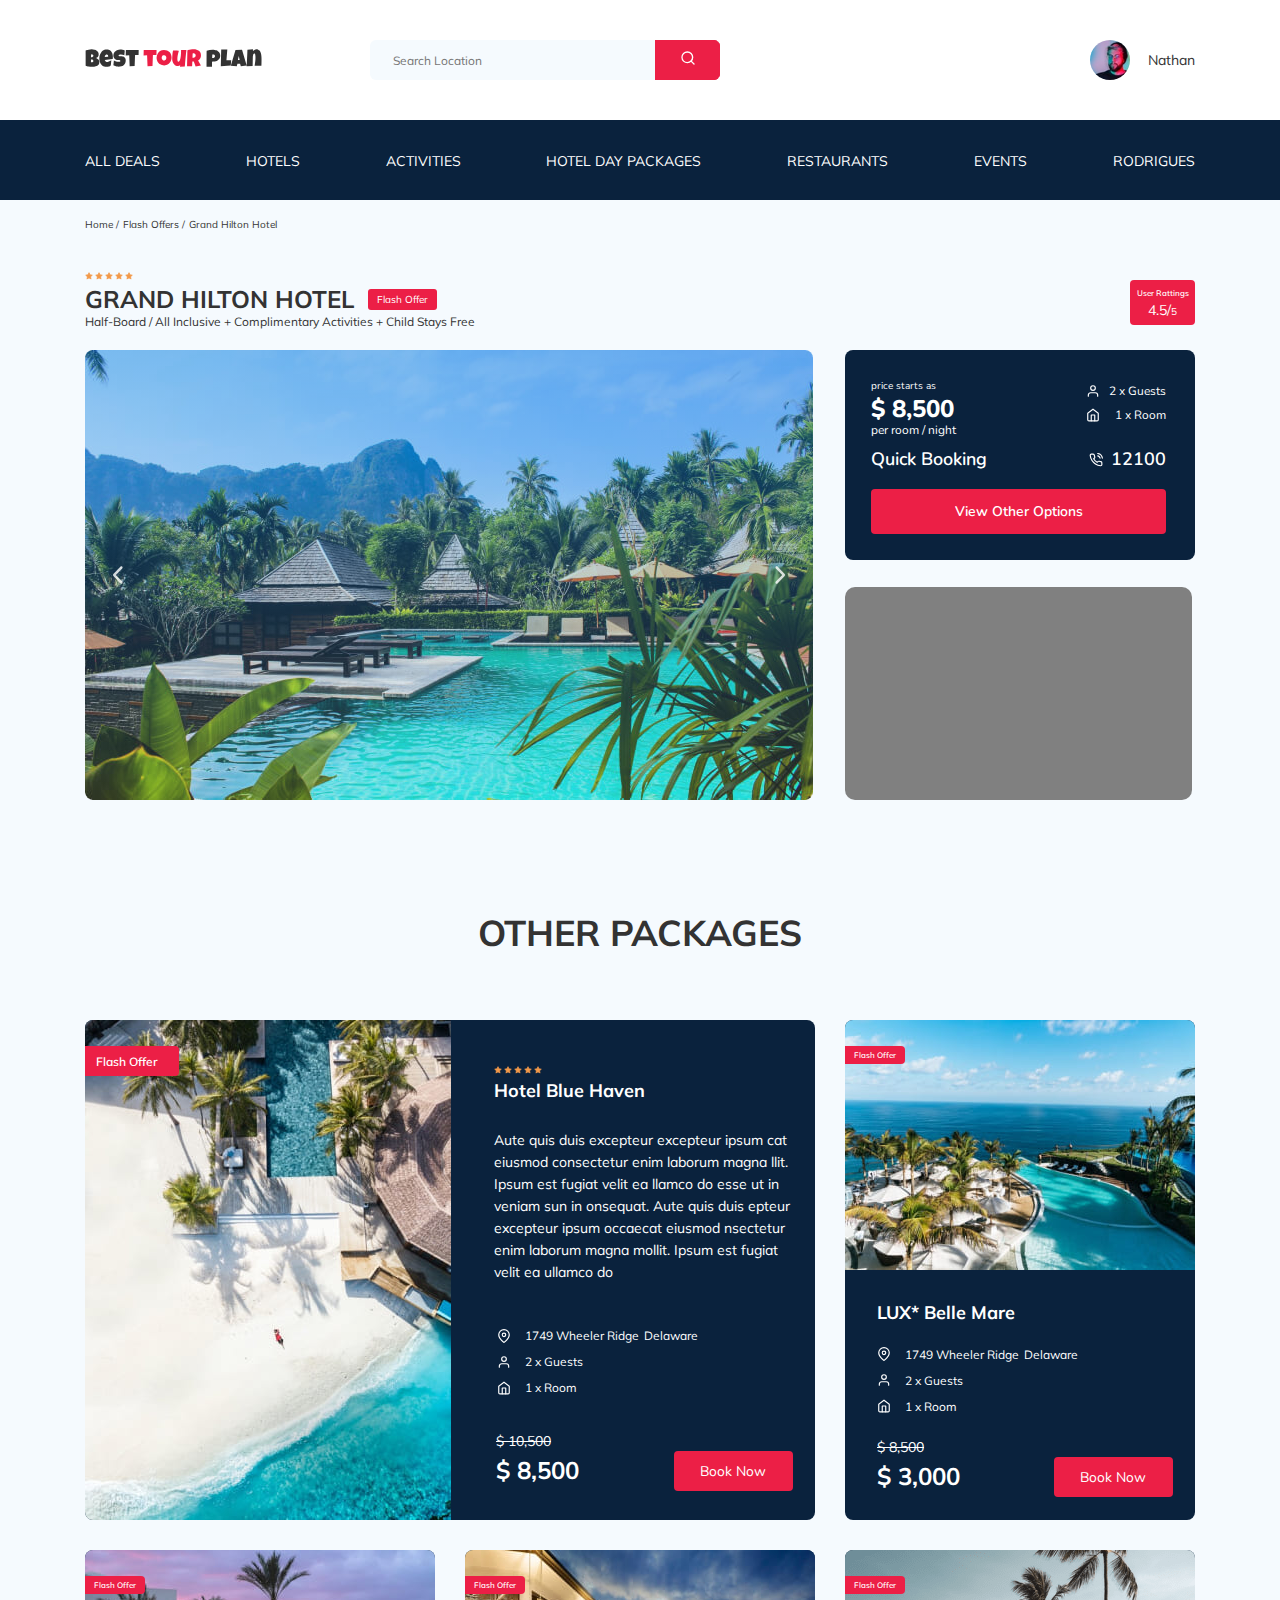
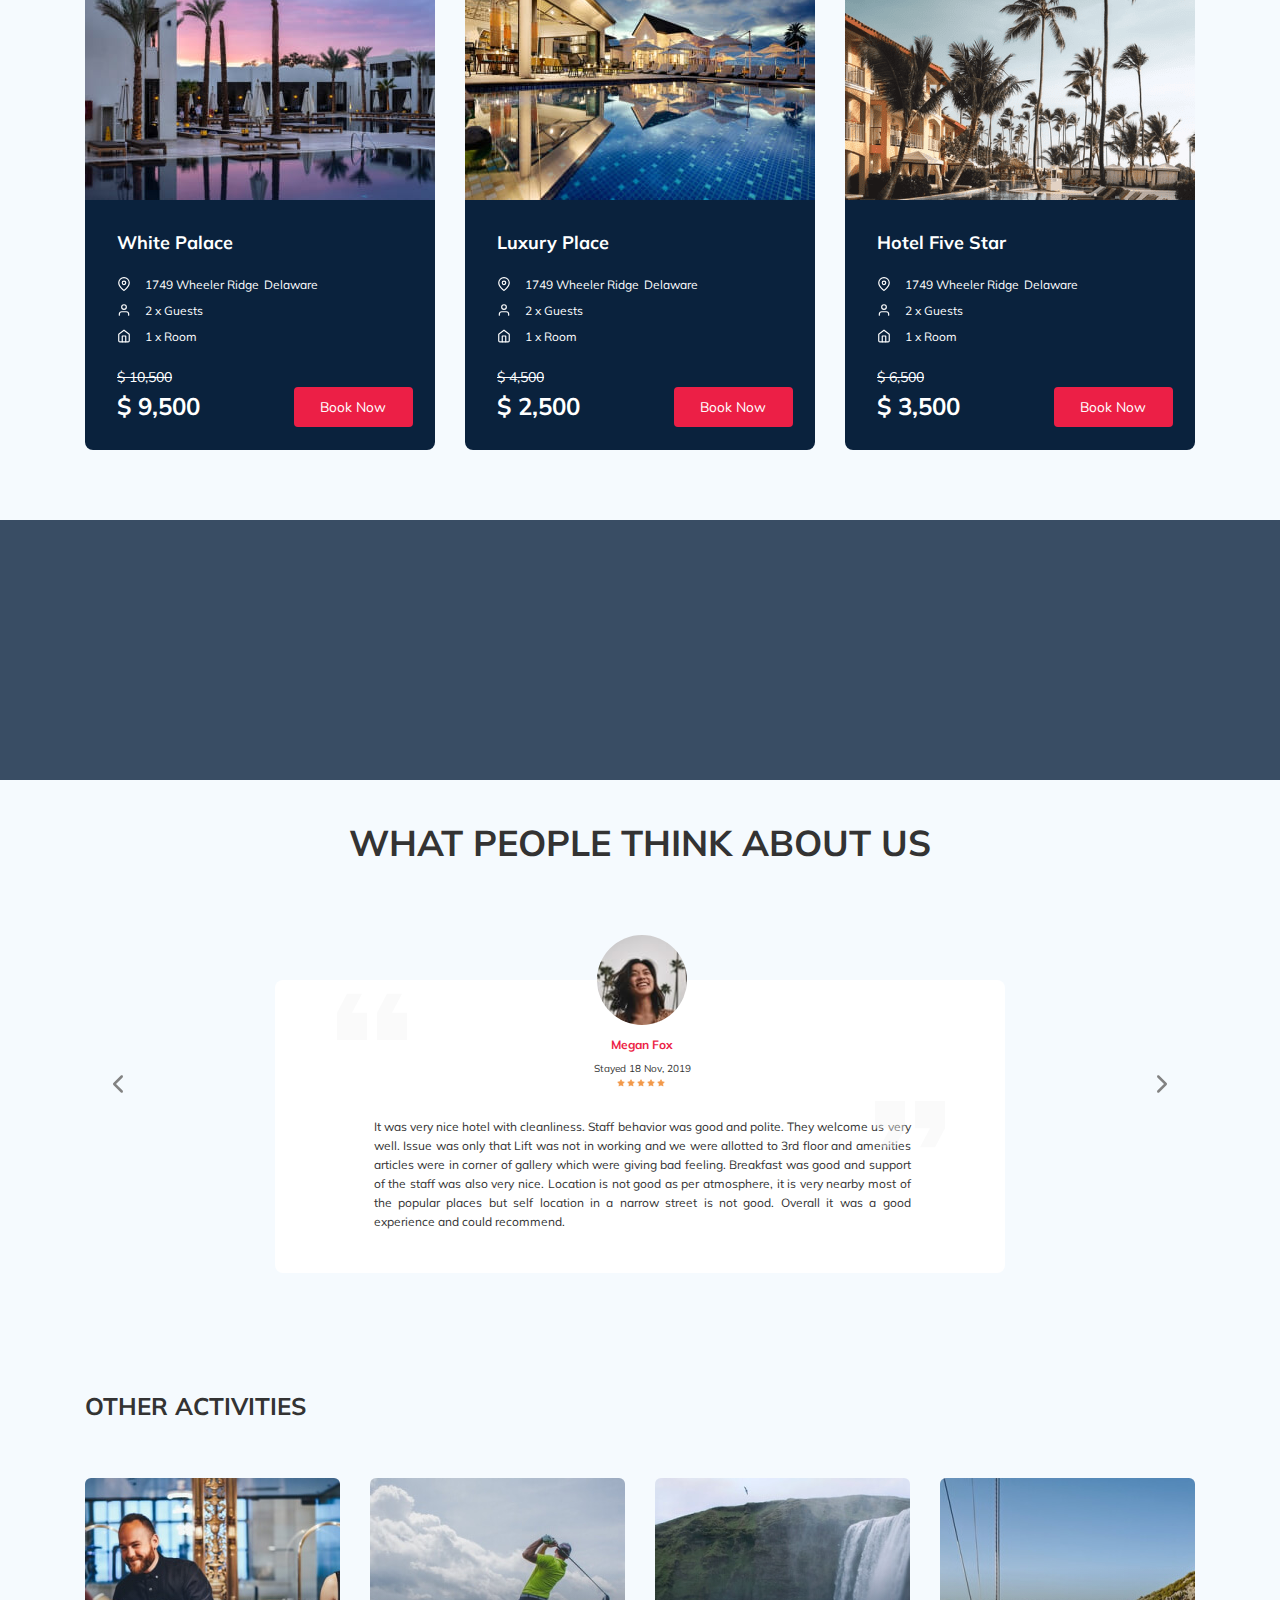
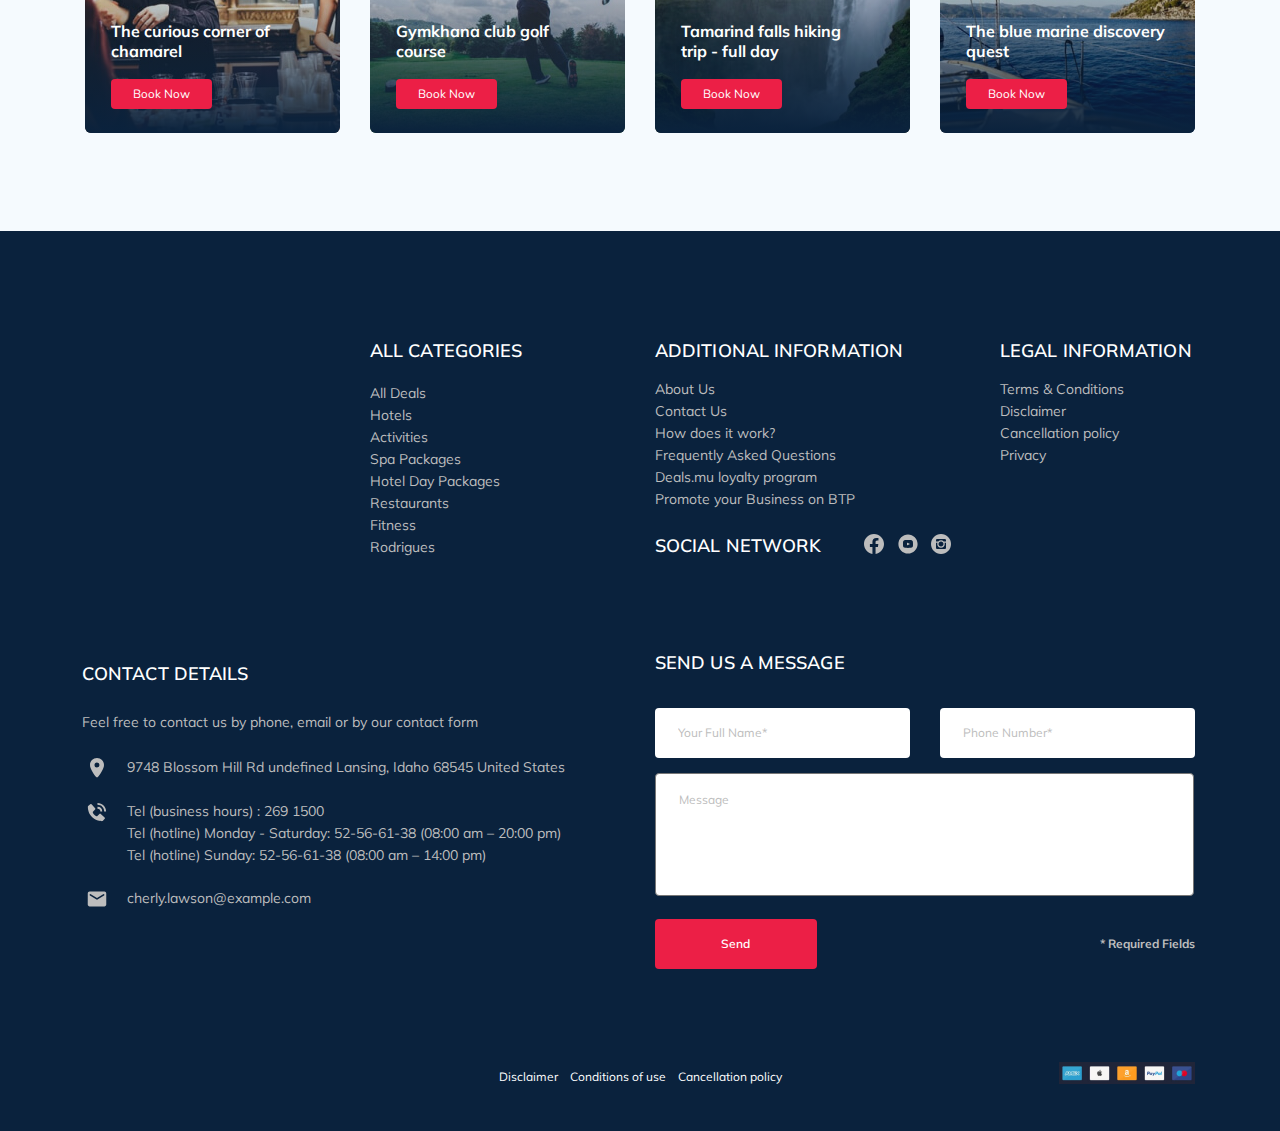
==== commit 9bcd265e: "create: pixel perfect" ====
--- a/tour-plan/index.html
+++ b/tour-plan/index.html
@@ -11,27 +11,12 @@
     />
     <link rel="stylesheet" href="css/swiper-bundle.min.css" />
     <link rel="stylesheet" href="css/style.css" />
-    <script
-      src="https://api-maps.yandex.ru/2.1/?apikey=b393a38c-6fb1-415b-9e55-d32c4eb273d1&lang=ru_RU"
-      type="text/javascript"
-    ></script>
-    <script type="text/javascript">
-      ymaps.ready(init);
-
-      function init() {
-        var myMap = new ymaps.Map("map", {
-          center: [37.77531, -122.435325],
-          zoom: 13,
-        });
-      }
-    </script>
   </head>
-
   <body>
     <header class="navbar navbar_mobile_fixed">
       <div class="container">
         <div class="navbar-top wow animate__fadeInDown" data-wow-duration="1s">
-          <a href="#" class="logo">
+          <a href="index.html" class="logo navbar__logo">
             <svg class="logo__image">
               <use xlink:href="img/sprite.svg#horizontal-logo"></use>
             </svg>
@@ -45,7 +30,7 @@
             <input
               type="text"
               class="search__input"
-              placeholder="Search location"
+              placeholder="Search Location"
             />
             <button class="search__button">
               <svg class="search__icon">
@@ -54,7 +39,7 @@
             </button>
           </form>
           <!-- /.searchh -->
-          <a class="user navbar__user_mobile_hidden" href="#">
+          <a class="user navbar__user--pos navbar__user_mobile_hidden" href="#">
             <img
               src="img/main/user.jpg"
               alt="Avatar: nathan"
@@ -92,7 +77,7 @@
                 <input
                   type="text"
                   class="search__input"
-                  placeholder="Search location"
+                  placeholder="Search Location"
                 />
                 <button class="search__button">
                   <svg class="search__icon">
@@ -151,10 +136,10 @@
       data-wow-duration="1s"
     >
       <div class="container">
-        <div class="hotel-info">
+        <div class="hotel-info hotel-info--bottom">
           <div class="hotel-info__text">
             <div class="hotel-wrapper">
-              <div class="stars">
+              <div class="stars hotel-wrapper__stars">
                 <svg class="star">
                   <use xlink:href="img/sprite.svg#star"></use>
                 </svg>
@@ -176,15 +161,18 @@
             </div>
             <!-- /.hotel-wrapper -->
             <p class="hotel-description hotel-info__description">
-              Half-Board/ All Inclusive + Complimentary Activities + Child Stays
-              Free
+              Half-Board / All Inclusive + Complimentary Activities + Child
+              Stays Free
             </p>
             <!-- /.stars -->
           </div>
           <!-- /.hotel-info__text -->
           <div class="rating hotel-info__rating">
-            <span class="rating rating__text">User Ratting</span>
-            <span class="rating__counter">4.5/5</span>
+            <span class="rating__text">User Rattings</span>
+            <br />
+            <span class="rating__counter"
+              >4.5/<span class="rating__counter--min">5</span></span
+            >
           </div>
           <!-- /.hotel-info__rating -->
         </div>
@@ -239,7 +227,6 @@
             </div>
             <!-- If we need pagination -->
             <div class="swiper-pagination"></div>
-
             <!-- If we need navigation buttons -->
             <button
               class="hotel-slider__button hotel-slider__button--prev"
@@ -291,7 +278,16 @@
               </button>
             </div>
             <!-- /.booking -->
-            <div class="map" id="map"></div>
+            <div class="map" id="map">
+              <iframe
+                src="https://www.google.com/maps/embed?pb=!1m18!1m12!1m3!1d6309.572666419683!2d-122.45001778006552!3d37.74815660186642!2m3!1f0!2f0!3f0!3m2!1i1024!2i768!4f13.1!3m3!1m2!1s0x808f7e132df4b845%3A0x30f1d1ea492cf47d!2z0JTQttC10LnQvNGBINCb0LjQuiDQnNC40LTQuyDQodC60YPQuw!5e0!3m2!1sru!2sru!4v1607600771534!5m2!1sru!2sru"
+                class="map__item"
+                frameborder="0"
+                allowfullscreen=""
+                aria-hidden="false"
+                tabindex="0"
+              ></iframe>
+            </div>
             <!-- /.map -->
           </div>
           <!-- /.hotel-right -->
@@ -329,7 +325,7 @@
                   <use xlink:href="img/sprite.svg#star"></use>
                 </svg>
               </div>
-              <h2 class="variant__title variant__big-title">
+              <h2 class="variant__title variant__title--big">
                 Hotel Blue Haven
               </h2>
               <p class="variant__text">
@@ -339,38 +335,41 @@
                 excepteur ipsum occaecat eiusmod nsectetur enim laborum magna
                 mollit. Ipsum est fugiat velit ea ullamco do
               </p>
-              <div class="variant__icon-wrapper">
+              <div class="variant__icon-wrapper variant__icon-wrapper--big">
                 <svg class="variant__icon">
                   <use xlink:href="img/sprite.svg#geo"></use>
                 </svg>
                 <span class="variant__description"
-                  >1749 Wheeler Ridge Delaware</span
+                  >1749 Wheeler Ridge
+                  <span class="variant__description--long">Delaware</span></span
                 >
               </div>
               <!-- /.variant__icon-wrapper -->
-              <div class="variant__icon-wrapper">
+              <div class="variant__icon-wrapper variant__icon-wrapper--big">
                 <svg class="variant__icon">
                   <use xlink:href="img/sprite.svg#user"></use>
                 </svg>
                 <span class="variant__description">2 x Guests</span>
               </div>
               <!-- /.variant__icon-wrapper -->
-              <div class="variant__icon-wrapper">
+              <div class="variant__icon-wrapper variant__icon-wrapper--big">
                 <svg class="variant__icon">
                   <use xlink:href="img/sprite.svg#home"></use>
                 </svg>
                 <span class="variant__description">1 x Room</span>
               </div>
               <!-- /.variant__icon-wrapper -->
-              <div class="variant__price-wrapper variant__big-price-wrapper">
+              <div class="variant__price-wrapper variant__price-wrapper--big">
                 <span class="variant__price-crossed">$ 10,500</span>
                 <strong class="variant__price-tag">$ 8,500</strong>
-                <button class="variant__button">Book Now</button>
+                <button class="variant__button variant__button--big">
+                  Book Now
+                </button>
               </div>
               <!-- /.variant__price-wrapper -->
             </div>
             <!-- /.variant__text-wrapper -->
-            <div class="variant__offer variant__offer-big">
+            <div class="variant__offer variant__offer--big">
               <span class="variant__offer-text">Flash Offer</span>
             </div>
             <!-- /.variant__offer -->
@@ -389,7 +388,8 @@
                   <use xlink:href="img/sprite.svg#geo"></use>
                 </svg>
                 <span class="variant__description"
-                  >1749 Wheeler Ridge Delaware</span
+                  >1749 Wheeler Ridge
+                  <span class="variant__description--long">Delaware</span></span
                 >
               </div>
               <!-- /.variant__icon-wrapper -->
@@ -433,7 +433,8 @@
                   <use xlink:href="img/sprite.svg#geo"></use>
                 </svg>
                 <span class="variant__description"
-                  >1749 Wheeler Ridge Delaware</span
+                  >1749 Wheeler Ridge
+                  <span class="variant__description--long">Delaware</span></span
                 >
               </div>
               <!-- /.variant__icon-wrapper -->
@@ -471,13 +472,14 @@
               class="variant__image"
             />
             <div class="variant__content-wrapper">
-              <h2 class="variant__title">Luxury Palace</h2>
+              <h2 class="variant__title">Luxury Place</h2>
               <div class="variant__icon-wrapper">
                 <svg class="variant__icon">
                   <use xlink:href="img/sprite.svg#geo"></use>
                 </svg>
                 <span class="variant__description"
-                  >1749 Wheeler Ridge Delaware</span
+                  >1749 Wheeler Ridge
+                  <span class="variant__description--long">Delaware</span></span
                 >
               </div>
               <!-- /.variant__icon-wrapper -->
@@ -521,7 +523,8 @@
                   <use xlink:href="img/sprite.svg#geo"></use>
                 </svg>
                 <span class="variant__description"
-                  >1749 Wheeler Ridge Delaware</span
+                  >1749 Wheeler Ridge
+                  <span class="variant__description--long">Delaware</span></span
                 >
               </div>
               <!-- /.variant__icon-wrapper -->
@@ -564,10 +567,10 @@
       data-image-src="img/newsletter/bg.jpg"
     >
       <div
-        class="newsletter-wrapper wow animate__fadeIn"
+        class="newsletter-wrapper newslette__wrapper wow animate__fadeIn"
         data-wow-duration="2s"
       >
-        <h2 class="newsletter-title">
+        <h2 class="newsletter-title newsletter__title">
           subscribe to our
           <span class="newsletter-title__strong">Newsletter</span>
         </h2>
@@ -577,10 +580,10 @@
           class="subscribe newsletter__subscribe form"
         >
           <input
-            type="text"
+            type="email"
             class="subscribe__input"
             placeholder="Your email address"
-            name="email"
+            name="mail"
             required
             aria-required="true"
           />
@@ -748,8 +751,7 @@
           <div class="card activities__card">
             <img
               src="img/activities/1.jpg"
-              alt="The curious corner 
-                    of chamarel"
+              alt="The curious corner of chamarel"
               class="card__image"
             />
             <h3 class="card__title">The curious corner of chamarel</h3>
@@ -759,8 +761,7 @@
           <div class="card activities__card">
             <img
               src="img/activities/2.jpg"
-              alt="Gymkhana club golf
-                    course"
+              alt="Gymkhana club golf course"
               class="card__image"
             />
             <h3 class="card__title">Gymkhana club golf course</h3>
@@ -770,8 +771,7 @@
           <div class="card activities__card">
             <img
               src="img/activities/3.jpg"
-              alt="Tamarind falls hiking
-                    trip - full day"
+              alt="Tamarind falls hiking trip - full day"
               class="card__image"
             />
             <h3 class="card__title">Tamarind falls hiking trip - full day</h3>
@@ -781,8 +781,7 @@
           <div class="card activities__card">
             <img
               src="img/activities/4.jpg"
-              alt="The blue marine discovery
-                    quest"
+              alt="The blue marine discovery quest"
               class="card__image"
             />
             <h3 class="card__title card_title_last">
@@ -800,12 +799,14 @@
     <footer class="footer">
       <div class="container footer__container">
         <div class="footer-wrapper">
-          <img
-            src="img/footer/logo.svg"
-            alt="Logo: Best Tour Plan"
-            class="logo footer__logo wow animate__fadeIn"
-            data-wow-duration="1s"
-          />
+          <a class="logo footer__logo" href="index.html">
+            <img
+              src="img/footer/logo.svg"
+              alt="Logo: Best Tour Plan"
+              class="wow animate__fadeIn footer__logo-img"
+              data-wow-duration="1s"
+            />
+          </a>
           <div class="footer__list footer__categories">
             <h3 class="footer__title">ALL&nbsp;CATEGORIES</h3>
             <ul class="footer__ul">
@@ -925,18 +926,36 @@
                   <use xlink:href="img/sprite.svg#phone"></use>
                 </svg>
                 <p class="footer__contact-text">
-                  Tel (business hours) : 269 1500 <br />
+                  Tel (business hours) :
+                  <a class="footer__contact-link" href="tel:2691500"
+                    >269 1500</a
+                  >
+                  <br />
                   Tel (hotline) Monday - Saturday:
-                  <span class="footer__number">52-56-61-38</span> (08:00 am –
-                  20:00&nbsp;pm) <br />
-                  Tel (hotline) Sunday: 52-56-61-38 (08:00 am – 14:00 pm)
+                  <span class="footer__number"
+                    ><a href="tel:52566138" class="footer__contact-link"
+                      >52-56-61-38</a
+                    ></span
+                  >
+                  (08:00 am – 20:00&nbsp;pm) <br />
+                  Tel (hotline) Sunday:
+                  <a href="tel:52566138" class="footer__contact-link"
+                    >52-56-61-38</a
+                  >
+                  (08:00 am – 14:00 pm)
                 </p>
               </li>
               <li class="footer__item footer__contact-item footer_item_third">
                 <svg class="footer__contact-icon">
                   <use xlink:href="img/sprite.svg#email"></use>
                 </svg>
-                <p class="footer__contact-text">cherly.lawson@example.com</p>
+                <p class="footer__contact-text">
+                  <a
+                    href="mailto:cherly.lawson@example.com"
+                    class="footer__contact-link"
+                    >cherly.lawson@example.com</a
+                  >
+                </p>
               </li>
             </ul>
           </div>
@@ -1024,8 +1043,8 @@
           <input
             type="email"
             class="input modal__input"
-            placeholder="Your Email*"
-            name="email"
+            placeholder="Email*"
+            name="mail"
             required
           />
           <textarea
--- a/tour-plan/css/style.css
+++ b/tour-plan/css/style.css
@@ -1,6573 +1,8 @@
-* {
-  -webkit-box-sizing: border-box;
-          box-sizing: border-box;
-}
-
-*:focus {
-  outline: none;
-}
-
-body {
-  font-family: 'Mulish', sans-serif;
-  color: #333333;
-  background-color: #F5FAFE;
-}
-
-.container {
-  max-width: 1110px;
-  width: 95%;
-  margin: auto;
-}
-
-.img {
-  max-width: 100%;
-}
-
-/*! normalize.css v8.0.1 | MIT License | github.com/necolas/normalize.css */
-/* Document
-   ========================================================================== */
-/**
- * 1. Correct the line height in all browsers.
- * 2. Prevent adjustments of font size after orientation changes in iOS.
- */
-html {
-  line-height: 1.15;
-  /* 1 */
-  -webkit-text-size-adjust: 100%;
-  /* 2 */
-}
-
-/* Sections
-   ========================================================================== */
-/**
- * Remove the margin in all browsers.
- */
-body {
-  margin: 0;
-}
-
-/**
- * Render the `main` element consistently in IE.
- */
-main {
-  display: block;
-}
-
-/**
- * Correct the font size and margin on `h1` elements within `section` and
- * `article` contexts in Chrome, Firefox, and Safari.
- */
-h1 {
-  font-size: 2em;
-  margin: 0.67em 0;
-}
-
-/* Grouping content
-   ========================================================================== */
-/**
- * 1. Add the correct box sizing in Firefox.
- * 2. Show the overflow in Edge and IE.
- */
-hr {
-  -webkit-box-sizing: content-box;
-          box-sizing: content-box;
-  /* 1 */
-  height: 0;
-  /* 1 */
-  overflow: visible;
-  /* 2 */
-}
-
-/**
- * 1. Correct the inheritance and scaling of font size in all browsers.
- * 2. Correct the odd `em` font sizing in all browsers.
- */
-pre {
-  font-family: monospace, monospace;
-  /* 1 */
-  font-size: 1em;
-  /* 2 */
-}
-
-/* Text-level semantics
-   ========================================================================== */
-/**
- * Remove the gray background on active links in IE 10.
- */
-a {
-  background-color: transparent;
-}
-
-/**
- * 1. Remove the bottom border in Chrome 57-
- * 2. Add the correct text decoration in Chrome, Edge, IE, Opera, and Safari.
- */
-abbr[title] {
-  border-bottom: none;
-  /* 1 */
-  text-decoration: underline;
-  /* 2 */
-  -webkit-text-decoration: underline dotted;
-          text-decoration: underline dotted;
-  /* 2 */
-}
-
-/**
- * Add the correct font weight in Chrome, Edge, and Safari.
- */
-b,
-strong {
-  font-weight: bolder;
-}
-
-/**
- * 1. Correct the inheritance and scaling of font size in all browsers.
- * 2. Correct the odd `em` font sizing in all browsers.
- */
-code,
-kbd,
-samp {
-  font-family: monospace, monospace;
-  /* 1 */
-  font-size: 1em;
-  /* 2 */
-}
-
-/**
- * Add the correct font size in all browsers.
- */
-small {
-  font-size: 80%;
-}
-
-/**
- * Prevent `sub` and `sup` elements from affecting the line height in
- * all browsers.
- */
-sub,
-sup {
-  font-size: 75%;
-  line-height: 0;
-  position: relative;
-  vertical-align: baseline;
-}
-
-sub {
-  bottom: -0.25em;
-}
-
-sup {
-  top: -0.5em;
-}
-
-/* Embedded content
-   ========================================================================== */
-/**
- * Remove the border on images inside links in IE 10.
- */
-img {
-  border-style: none;
-}
-
-/* Forms
-   ========================================================================== */
-/**
- * 1. Change the font styles in all browsers.
- * 2. Remove the margin in Firefox and Safari.
- */
-button,
-input,
-optgroup,
-select,
-textarea {
-  font-family: inherit;
-  /* 1 */
-  font-size: 100%;
-  /* 1 */
-  line-height: 1.15;
-  /* 1 */
-  margin: 0;
-  /* 2 */
-}
-
-/**
- * Show the overflow in IE.
- * 1. Show the overflow in Edge.
- */
-button,
-input {
-  /* 1 */
-  overflow: visible;
-}
-
-/**
- * Remove the inheritance of text transform in Edge, Firefox, and IE.
- * 1. Remove the inheritance of text transform in Firefox.
- */
-button,
-select {
-  /* 1 */
-  text-transform: none;
-}
-
-/**
- * Correct the inability to style clickable types in iOS and Safari.
- */
-button,
-[type="button"],
-[type="reset"],
-[type="submit"] {
-  -webkit-appearance: button;
-}
-
-/**
- * Remove the inner border and padding in Firefox.
- */
-button::-moz-focus-inner,
-[type="button"]::-moz-focus-inner,
-[type="reset"]::-moz-focus-inner,
-[type="submit"]::-moz-focus-inner {
-  border-style: none;
-  padding: 0;
-}
-
-/**
- * Restore the focus styles unset by the previous rule.
- */
-button:-moz-focusring,
-[type="button"]:-moz-focusring,
-[type="reset"]:-moz-focusring,
-[type="submit"]:-moz-focusring {
-  outline: 1px dotted ButtonText;
-}
-
-/**
- * Correct the padding in Firefox.
- */
-fieldset {
-  padding: 0.35em 0.75em 0.625em;
-}
-
-/**
- * 1. Correct the text wrapping in Edge and IE.
- * 2. Correct the color inheritance from `fieldset` elements in IE.
- * 3. Remove the padding so developers are not caught out when they zero out
- *    `fieldset` elements in all browsers.
- */
-legend {
-  -webkit-box-sizing: border-box;
-          box-sizing: border-box;
-  /* 1 */
-  color: inherit;
-  /* 2 */
-  display: table;
-  /* 1 */
-  max-width: 100%;
-  /* 1 */
-  padding: 0;
-  /* 3 */
-  white-space: normal;
-  /* 1 */
-}
-
-/**
- * Add the correct vertical alignment in Chrome, Firefox, and Opera.
- */
-progress {
-  vertical-align: baseline;
-}
-
-/**
- * Remove the default vertical scrollbar in IE 10+.
- */
-textarea {
-  overflow: auto;
-}
-
-/**
- * 1. Add the correct box sizing in IE 10.
- * 2. Remove the padding in IE 10.
- */
-[type="checkbox"],
-[type="radio"] {
-  -webkit-box-sizing: border-box;
-          box-sizing: border-box;
-  /* 1 */
-  padding: 0;
-  /* 2 */
-}
-
-/**
- * Correct the cursor style of increment and decrement buttons in Chrome.
- */
-[type="number"]::-webkit-inner-spin-button,
-[type="number"]::-webkit-outer-spin-button {
-  height: auto;
-}
-
-/**
- * 1. Correct the odd appearance in Chrome and Safari.
- * 2. Correct the outline style in Safari.
- */
-[type="search"] {
-  -webkit-appearance: textfield;
-  /* 1 */
-  outline-offset: -2px;
-  /* 2 */
-}
-
-/**
- * Remove the inner padding in Chrome and Safari on macOS.
- */
-[type="search"]::-webkit-search-decoration {
-  -webkit-appearance: none;
-}
-
-/**
- * 1. Correct the inability to style clickable types in iOS and Safari.
- * 2. Change font properties to `inherit` in Safari.
- */
-::-webkit-file-upload-button {
-  -webkit-appearance: button;
-  /* 1 */
-  font: inherit;
-  /* 2 */
-}
-
-/* Interactive
-   ========================================================================== */
-/*
- * Add the correct display in Edge, IE 10+, and Firefox.
- */
-details {
-  display: block;
-}
-
-/*
- * Add the correct display in all browsers.
- */
-summary {
-  display: list-item;
-}
-
-/* Misc
-   ========================================================================== */
-/**
- * Add the correct display in IE 10+.
- */
-template {
-  display: none;
-}
-
-/**
- * Add the correct display in IE 10.
- */
-[hidden] {
-  display: none;
-}
-
-/*!
+*{box-sizing:border-box}*:focus{outline:none}body{font-family:'Mulish', sans-serif;color:#333;background-color:#F5FAFE}button{transition:0.4s}button:hover{box-shadow:0 0 12px #EC1F46;color:#ffffe0;cursor:pointer}a{transition:0.4s}a:hover{color:#ffffbc}.container{max-width:1110px;width:95%;margin:auto}.img{max-width:100%}/*! normalize.css v8.0.1 | MIT License | github.com/necolas/normalize.css */html{line-height:1.15;-webkit-text-size-adjust:100%}body{margin:0}main{display:block}h1{font-size:2em;margin:0.67em 0}hr{box-sizing:content-box;height:0;overflow:visible}pre{font-family:monospace, monospace;font-size:1em}a{background-color:transparent}abbr[title]{border-bottom:none;text-decoration:underline;text-decoration:underline dotted}b,strong{font-weight:bolder}code,kbd,samp{font-family:monospace, monospace;font-size:1em}small{font-size:80%}sub,sup{font-size:75%;line-height:0;position:relative;vertical-align:baseline}sub{bottom:-0.25em}sup{top:-0.5em}img{border-style:none}button,input,optgroup,select,textarea{font-family:inherit;font-size:100%;line-height:1.15;margin:0}button,input{overflow:visible}button,select{text-transform:none}button,[type="button"],[type="reset"],[type="submit"]{-webkit-appearance:button}button::-moz-focus-inner,[type="button"]::-moz-focus-inner,[type="reset"]::-moz-focus-inner,[type="submit"]::-moz-focus-inner{border-style:none;padding:0}button:-moz-focusring,[type="button"]:-moz-focusring,[type="reset"]:-moz-focusring,[type="submit"]:-moz-focusring{outline:1px dotted ButtonText}fieldset{padding:0.35em 0.75em 0.625em}legend{box-sizing:border-box;color:inherit;display:table;max-width:100%;padding:0;white-space:normal}progress{vertical-align:baseline}textarea{overflow:auto}[type="checkbox"],[type="radio"]{box-sizing:border-box;padding:0}[type="number"]::-webkit-inner-spin-button,[type="number"]::-webkit-outer-spin-button{height:auto}[type="search"]{-webkit-appearance:textfield;outline-offset:-2px}[type="search"]::-webkit-search-decoration{-webkit-appearance:none}::-webkit-file-upload-button{-webkit-appearance:button;font:inherit}details{display:block}summary{display:list-item}template{display:none}[hidden]{display:none}/*!
  * animate.css - https://animate.style/
  * Version - 4.1.1
  * Licensed under the MIT license - http://opensource.org/licenses/MIT
  *
  * Copyright (c) 2020 Animate.css
- */
-:root {
-  --animate-duration:1s;
-  --animate-delay:1s;
-  --animate-repeat:1;
-}
-
-.animate__animated {
-  -webkit-animation-duration: 1s;
-  animation-duration: 1s;
-  -webkit-animation-duration: var(--animate-duration);
-  animation-duration: var(--animate-duration);
-  -webkit-animation-fill-mode: both;
-  animation-fill-mode: both;
-}
-
-.animate__animated.animate__infinite {
-  -webkit-animation-iteration-count: infinite;
-  animation-iteration-count: infinite;
-}
-
-.animate__animated.animate__repeat-1 {
-  -webkit-animation-iteration-count: 1;
-  animation-iteration-count: 1;
-  -webkit-animation-iteration-count: var(--animate-repeat);
-  animation-iteration-count: var(--animate-repeat);
-}
-
-.animate__animated.animate__repeat-2 {
-  -webkit-animation-iteration-count: 2;
-  animation-iteration-count: 2;
-  -webkit-animation-iteration-count: calc(var(--animate-repeat)*2);
-  animation-iteration-count: calc(var(--animate-repeat)*2);
-}
-
-.animate__animated.animate__repeat-3 {
-  -webkit-animation-iteration-count: 3;
-  animation-iteration-count: 3;
-  -webkit-animation-iteration-count: calc(var(--animate-repeat)*3);
-  animation-iteration-count: calc(var(--animate-repeat)*3);
-}
-
-.animate__animated.animate__delay-1s {
-  -webkit-animation-delay: 1s;
-  animation-delay: 1s;
-  -webkit-animation-delay: var(--animate-delay);
-  animation-delay: var(--animate-delay);
-}
-
-.animate__animated.animate__delay-2s {
-  -webkit-animation-delay: 2s;
-  animation-delay: 2s;
-  -webkit-animation-delay: calc(var(--animate-delay)*2);
-  animation-delay: calc(var(--animate-delay)*2);
-}
-
-.animate__animated.animate__delay-3s {
-  -webkit-animation-delay: 3s;
-  animation-delay: 3s;
-  -webkit-animation-delay: calc(var(--animate-delay)*3);
-  animation-delay: calc(var(--animate-delay)*3);
-}
-
-.animate__animated.animate__delay-4s {
-  -webkit-animation-delay: 4s;
-  animation-delay: 4s;
-  -webkit-animation-delay: calc(var(--animate-delay)*4);
-  animation-delay: calc(var(--animate-delay)*4);
-}
-
-.animate__animated.animate__delay-5s {
-  -webkit-animation-delay: 5s;
-  animation-delay: 5s;
-  -webkit-animation-delay: calc(var(--animate-delay)*5);
-  animation-delay: calc(var(--animate-delay)*5);
-}
-
-.animate__animated.animate__faster {
-  -webkit-animation-duration: .5s;
-  animation-duration: .5s;
-  -webkit-animation-duration: calc(var(--animate-duration)/2);
-  animation-duration: calc(var(--animate-duration)/2);
-}
-
-.animate__animated.animate__fast {
-  -webkit-animation-duration: .8s;
-  animation-duration: .8s;
-  -webkit-animation-duration: calc(var(--animate-duration)*0.8);
-  animation-duration: calc(var(--animate-duration)*0.8);
-}
-
-.animate__animated.animate__slow {
-  -webkit-animation-duration: 2s;
-  animation-duration: 2s;
-  -webkit-animation-duration: calc(var(--animate-duration)*2);
-  animation-duration: calc(var(--animate-duration)*2);
-}
-
-.animate__animated.animate__slower {
-  -webkit-animation-duration: 3s;
-  animation-duration: 3s;
-  -webkit-animation-duration: calc(var(--animate-duration)*3);
-  animation-duration: calc(var(--animate-duration)*3);
-}
-
-@media (prefers-reduced-motion: reduce), print {
-  .animate__animated {
-    -webkit-animation-duration: 1ms !important;
-    animation-duration: 1ms !important;
-    -webkit-transition-duration: 1ms !important;
-    transition-duration: 1ms !important;
-    -webkit-animation-iteration-count: 1 !important;
-    animation-iteration-count: 1 !important;
-  }
-  .animate__animated[class*=Out] {
-    opacity: 0;
-  }
-}
-
-@-webkit-keyframes bounce {
-  0%, 20%, 53%, to {
-    -webkit-animation-timing-function: cubic-bezier(0.215, 0.61, 0.355, 1);
-    animation-timing-function: cubic-bezier(0.215, 0.61, 0.355, 1);
-    -webkit-transform: translateZ(0);
-    transform: translateZ(0);
-  }
-  40%, 43% {
-    -webkit-animation-timing-function: cubic-bezier(0.755, 0.05, 0.855, 0.06);
-    animation-timing-function: cubic-bezier(0.755, 0.05, 0.855, 0.06);
-    -webkit-transform: translate3d(0, -30px, 0) scaleY(1.1);
-    transform: translate3d(0, -30px, 0) scaleY(1.1);
-  }
-  70% {
-    -webkit-animation-timing-function: cubic-bezier(0.755, 0.05, 0.855, 0.06);
-    animation-timing-function: cubic-bezier(0.755, 0.05, 0.855, 0.06);
-    -webkit-transform: translate3d(0, -15px, 0) scaleY(1.05);
-    transform: translate3d(0, -15px, 0) scaleY(1.05);
-  }
-  80% {
-    -webkit-transition-timing-function: cubic-bezier(0.215, 0.61, 0.355, 1);
-    transition-timing-function: cubic-bezier(0.215, 0.61, 0.355, 1);
-    -webkit-transform: translateZ(0) scaleY(0.95);
-    transform: translateZ(0) scaleY(0.95);
-  }
-  90% {
-    -webkit-transform: translate3d(0, -4px, 0) scaleY(1.02);
-    transform: translate3d(0, -4px, 0) scaleY(1.02);
-  }
-}
-
-@keyframes bounce {
-  0%, 20%, 53%, to {
-    -webkit-animation-timing-function: cubic-bezier(0.215, 0.61, 0.355, 1);
-    animation-timing-function: cubic-bezier(0.215, 0.61, 0.355, 1);
-    -webkit-transform: translateZ(0);
-    transform: translateZ(0);
-  }
-  40%, 43% {
-    -webkit-animation-timing-function: cubic-bezier(0.755, 0.05, 0.855, 0.06);
-    animation-timing-function: cubic-bezier(0.755, 0.05, 0.855, 0.06);
-    -webkit-transform: translate3d(0, -30px, 0) scaleY(1.1);
-    transform: translate3d(0, -30px, 0) scaleY(1.1);
-  }
-  70% {
-    -webkit-animation-timing-function: cubic-bezier(0.755, 0.05, 0.855, 0.06);
-    animation-timing-function: cubic-bezier(0.755, 0.05, 0.855, 0.06);
-    -webkit-transform: translate3d(0, -15px, 0) scaleY(1.05);
-    transform: translate3d(0, -15px, 0) scaleY(1.05);
-  }
-  80% {
-    -webkit-transition-timing-function: cubic-bezier(0.215, 0.61, 0.355, 1);
-    transition-timing-function: cubic-bezier(0.215, 0.61, 0.355, 1);
-    -webkit-transform: translateZ(0) scaleY(0.95);
-    transform: translateZ(0) scaleY(0.95);
-  }
-  90% {
-    -webkit-transform: translate3d(0, -4px, 0) scaleY(1.02);
-    transform: translate3d(0, -4px, 0) scaleY(1.02);
-  }
-}
-
-.animate__bounce {
-  -webkit-animation-name: bounce;
-  animation-name: bounce;
-  -webkit-transform-origin: center bottom;
-  transform-origin: center bottom;
-}
-
-@-webkit-keyframes flash {
-  0%, 50%, to {
-    opacity: 1;
-  }
-  25%, 75% {
-    opacity: 0;
-  }
-}
-
-@keyframes flash {
-  0%, 50%, to {
-    opacity: 1;
-  }
-  25%, 75% {
-    opacity: 0;
-  }
-}
-
-.animate__flash {
-  -webkit-animation-name: flash;
-  animation-name: flash;
-}
-
-@-webkit-keyframes pulse {
-  0% {
-    -webkit-transform: scaleX(1);
-    transform: scaleX(1);
-  }
-  50% {
-    -webkit-transform: scale3d(1.05, 1.05, 1.05);
-    transform: scale3d(1.05, 1.05, 1.05);
-  }
-  to {
-    -webkit-transform: scaleX(1);
-    transform: scaleX(1);
-  }
-}
-
-@keyframes pulse {
-  0% {
-    -webkit-transform: scaleX(1);
-    transform: scaleX(1);
-  }
-  50% {
-    -webkit-transform: scale3d(1.05, 1.05, 1.05);
-    transform: scale3d(1.05, 1.05, 1.05);
-  }
-  to {
-    -webkit-transform: scaleX(1);
-    transform: scaleX(1);
-  }
-}
-
-.animate__pulse {
-  -webkit-animation-name: pulse;
-  animation-name: pulse;
-  -webkit-animation-timing-function: ease-in-out;
-  animation-timing-function: ease-in-out;
-}
-
-@-webkit-keyframes rubberBand {
-  0% {
-    -webkit-transform: scaleX(1);
-    transform: scaleX(1);
-  }
-  30% {
-    -webkit-transform: scale3d(1.25, 0.75, 1);
-    transform: scale3d(1.25, 0.75, 1);
-  }
-  40% {
-    -webkit-transform: scale3d(0.75, 1.25, 1);
-    transform: scale3d(0.75, 1.25, 1);
-  }
-  50% {
-    -webkit-transform: scale3d(1.15, 0.85, 1);
-    transform: scale3d(1.15, 0.85, 1);
-  }
-  65% {
-    -webkit-transform: scale3d(0.95, 1.05, 1);
-    transform: scale3d(0.95, 1.05, 1);
-  }
-  75% {
-    -webkit-transform: scale3d(1.05, 0.95, 1);
-    transform: scale3d(1.05, 0.95, 1);
-  }
-  to {
-    -webkit-transform: scaleX(1);
-    transform: scaleX(1);
-  }
-}
-
-@keyframes rubberBand {
-  0% {
-    -webkit-transform: scaleX(1);
-    transform: scaleX(1);
-  }
-  30% {
-    -webkit-transform: scale3d(1.25, 0.75, 1);
-    transform: scale3d(1.25, 0.75, 1);
-  }
-  40% {
-    -webkit-transform: scale3d(0.75, 1.25, 1);
-    transform: scale3d(0.75, 1.25, 1);
-  }
-  50% {
-    -webkit-transform: scale3d(1.15, 0.85, 1);
-    transform: scale3d(1.15, 0.85, 1);
-  }
-  65% {
-    -webkit-transform: scale3d(0.95, 1.05, 1);
-    transform: scale3d(0.95, 1.05, 1);
-  }
-  75% {
-    -webkit-transform: scale3d(1.05, 0.95, 1);
-    transform: scale3d(1.05, 0.95, 1);
-  }
-  to {
-    -webkit-transform: scaleX(1);
-    transform: scaleX(1);
-  }
-}
-
-.animate__rubberBand {
-  -webkit-animation-name: rubberBand;
-  animation-name: rubberBand;
-}
-
-@-webkit-keyframes shakeX {
-  0%, to {
-    -webkit-transform: translateZ(0);
-    transform: translateZ(0);
-  }
-  10%, 30%, 50%, 70%, 90% {
-    -webkit-transform: translate3d(-10px, 0, 0);
-    transform: translate3d(-10px, 0, 0);
-  }
-  20%, 40%, 60%, 80% {
-    -webkit-transform: translate3d(10px, 0, 0);
-    transform: translate3d(10px, 0, 0);
-  }
-}
-
-@keyframes shakeX {
-  0%, to {
-    -webkit-transform: translateZ(0);
-    transform: translateZ(0);
-  }
-  10%, 30%, 50%, 70%, 90% {
-    -webkit-transform: translate3d(-10px, 0, 0);
-    transform: translate3d(-10px, 0, 0);
-  }
-  20%, 40%, 60%, 80% {
-    -webkit-transform: translate3d(10px, 0, 0);
-    transform: translate3d(10px, 0, 0);
-  }
-}
-
-.animate__shakeX {
-  -webkit-animation-name: shakeX;
-  animation-name: shakeX;
-}
-
-@-webkit-keyframes shakeY {
-  0%, to {
-    -webkit-transform: translateZ(0);
-    transform: translateZ(0);
-  }
-  10%, 30%, 50%, 70%, 90% {
-    -webkit-transform: translate3d(0, -10px, 0);
-    transform: translate3d(0, -10px, 0);
-  }
-  20%, 40%, 60%, 80% {
-    -webkit-transform: translate3d(0, 10px, 0);
-    transform: translate3d(0, 10px, 0);
-  }
-}
-
-@keyframes shakeY {
-  0%, to {
-    -webkit-transform: translateZ(0);
-    transform: translateZ(0);
-  }
-  10%, 30%, 50%, 70%, 90% {
-    -webkit-transform: translate3d(0, -10px, 0);
-    transform: translate3d(0, -10px, 0);
-  }
-  20%, 40%, 60%, 80% {
-    -webkit-transform: translate3d(0, 10px, 0);
-    transform: translate3d(0, 10px, 0);
-  }
-}
-
-.animate__shakeY {
-  -webkit-animation-name: shakeY;
-  animation-name: shakeY;
-}
-
-@-webkit-keyframes headShake {
-  0% {
-    -webkit-transform: translateX(0);
-    transform: translateX(0);
-  }
-  6.5% {
-    -webkit-transform: translateX(-6px) rotateY(-9deg);
-    transform: translateX(-6px) rotateY(-9deg);
-  }
-  18.5% {
-    -webkit-transform: translateX(5px) rotateY(7deg);
-    transform: translateX(5px) rotateY(7deg);
-  }
-  31.5% {
-    -webkit-transform: translateX(-3px) rotateY(-5deg);
-    transform: translateX(-3px) rotateY(-5deg);
-  }
-  43.5% {
-    -webkit-transform: translateX(2px) rotateY(3deg);
-    transform: translateX(2px) rotateY(3deg);
-  }
-  50% {
-    -webkit-transform: translateX(0);
-    transform: translateX(0);
-  }
-}
-
-@keyframes headShake {
-  0% {
-    -webkit-transform: translateX(0);
-    transform: translateX(0);
-  }
-  6.5% {
-    -webkit-transform: translateX(-6px) rotateY(-9deg);
-    transform: translateX(-6px) rotateY(-9deg);
-  }
-  18.5% {
-    -webkit-transform: translateX(5px) rotateY(7deg);
-    transform: translateX(5px) rotateY(7deg);
-  }
-  31.5% {
-    -webkit-transform: translateX(-3px) rotateY(-5deg);
-    transform: translateX(-3px) rotateY(-5deg);
-  }
-  43.5% {
-    -webkit-transform: translateX(2px) rotateY(3deg);
-    transform: translateX(2px) rotateY(3deg);
-  }
-  50% {
-    -webkit-transform: translateX(0);
-    transform: translateX(0);
-  }
-}
-
-.animate__headShake {
-  -webkit-animation-timing-function: ease-in-out;
-  animation-timing-function: ease-in-out;
-  -webkit-animation-name: headShake;
-  animation-name: headShake;
-}
-
-@-webkit-keyframes swing {
-  20% {
-    -webkit-transform: rotate(15deg);
-    transform: rotate(15deg);
-  }
-  40% {
-    -webkit-transform: rotate(-10deg);
-    transform: rotate(-10deg);
-  }
-  60% {
-    -webkit-transform: rotate(5deg);
-    transform: rotate(5deg);
-  }
-  80% {
-    -webkit-transform: rotate(-5deg);
-    transform: rotate(-5deg);
-  }
-  to {
-    -webkit-transform: rotate(0deg);
-    transform: rotate(0deg);
-  }
-}
-
-@keyframes swing {
-  20% {
-    -webkit-transform: rotate(15deg);
-    transform: rotate(15deg);
-  }
-  40% {
-    -webkit-transform: rotate(-10deg);
-    transform: rotate(-10deg);
-  }
-  60% {
-    -webkit-transform: rotate(5deg);
-    transform: rotate(5deg);
-  }
-  80% {
-    -webkit-transform: rotate(-5deg);
-    transform: rotate(-5deg);
-  }
-  to {
-    -webkit-transform: rotate(0deg);
-    transform: rotate(0deg);
-  }
-}
-
-.animate__swing {
-  -webkit-transform-origin: top center;
-  transform-origin: top center;
-  -webkit-animation-name: swing;
-  animation-name: swing;
-}
-
-@-webkit-keyframes tada {
-  0% {
-    -webkit-transform: scaleX(1);
-    transform: scaleX(1);
-  }
-  10%, 20% {
-    -webkit-transform: scale3d(0.9, 0.9, 0.9) rotate(-3deg);
-    transform: scale3d(0.9, 0.9, 0.9) rotate(-3deg);
-  }
-  30%, 50%, 70%, 90% {
-    -webkit-transform: scale3d(1.1, 1.1, 1.1) rotate(3deg);
-    transform: scale3d(1.1, 1.1, 1.1) rotate(3deg);
-  }
-  40%, 60%, 80% {
-    -webkit-transform: scale3d(1.1, 1.1, 1.1) rotate(-3deg);
-    transform: scale3d(1.1, 1.1, 1.1) rotate(-3deg);
-  }
-  to {
-    -webkit-transform: scaleX(1);
-    transform: scaleX(1);
-  }
-}
-
-@keyframes tada {
-  0% {
-    -webkit-transform: scaleX(1);
-    transform: scaleX(1);
-  }
-  10%, 20% {
-    -webkit-transform: scale3d(0.9, 0.9, 0.9) rotate(-3deg);
-    transform: scale3d(0.9, 0.9, 0.9) rotate(-3deg);
-  }
-  30%, 50%, 70%, 90% {
-    -webkit-transform: scale3d(1.1, 1.1, 1.1) rotate(3deg);
-    transform: scale3d(1.1, 1.1, 1.1) rotate(3deg);
-  }
-  40%, 60%, 80% {
-    -webkit-transform: scale3d(1.1, 1.1, 1.1) rotate(-3deg);
-    transform: scale3d(1.1, 1.1, 1.1) rotate(-3deg);
-  }
-  to {
-    -webkit-transform: scaleX(1);
-    transform: scaleX(1);
-  }
-}
-
-.animate__tada {
-  -webkit-animation-name: tada;
-  animation-name: tada;
-}
-
-@-webkit-keyframes wobble {
-  0% {
-    -webkit-transform: translateZ(0);
-    transform: translateZ(0);
-  }
-  15% {
-    -webkit-transform: translate3d(-25%, 0, 0) rotate(-5deg);
-    transform: translate3d(-25%, 0, 0) rotate(-5deg);
-  }
-  30% {
-    -webkit-transform: translate3d(20%, 0, 0) rotate(3deg);
-    transform: translate3d(20%, 0, 0) rotate(3deg);
-  }
-  45% {
-    -webkit-transform: translate3d(-15%, 0, 0) rotate(-3deg);
-    transform: translate3d(-15%, 0, 0) rotate(-3deg);
-  }
-  60% {
-    -webkit-transform: translate3d(10%, 0, 0) rotate(2deg);
-    transform: translate3d(10%, 0, 0) rotate(2deg);
-  }
-  75% {
-    -webkit-transform: translate3d(-5%, 0, 0) rotate(-1deg);
-    transform: translate3d(-5%, 0, 0) rotate(-1deg);
-  }
-  to {
-    -webkit-transform: translateZ(0);
-    transform: translateZ(0);
-  }
-}
-
-@keyframes wobble {
-  0% {
-    -webkit-transform: translateZ(0);
-    transform: translateZ(0);
-  }
-  15% {
-    -webkit-transform: translate3d(-25%, 0, 0) rotate(-5deg);
-    transform: translate3d(-25%, 0, 0) rotate(-5deg);
-  }
-  30% {
-    -webkit-transform: translate3d(20%, 0, 0) rotate(3deg);
-    transform: translate3d(20%, 0, 0) rotate(3deg);
-  }
-  45% {
-    -webkit-transform: translate3d(-15%, 0, 0) rotate(-3deg);
-    transform: translate3d(-15%, 0, 0) rotate(-3deg);
-  }
-  60% {
-    -webkit-transform: translate3d(10%, 0, 0) rotate(2deg);
-    transform: translate3d(10%, 0, 0) rotate(2deg);
-  }
-  75% {
-    -webkit-transform: translate3d(-5%, 0, 0) rotate(-1deg);
-    transform: translate3d(-5%, 0, 0) rotate(-1deg);
-  }
-  to {
-    -webkit-transform: translateZ(0);
-    transform: translateZ(0);
-  }
-}
-
-.animate__wobble {
-  -webkit-animation-name: wobble;
-  animation-name: wobble;
-}
-
-@-webkit-keyframes jello {
-  0%, 11.1%, to {
-    -webkit-transform: translateZ(0);
-    transform: translateZ(0);
-  }
-  22.2% {
-    -webkit-transform: skewX(-12.5deg) skewY(-12.5deg);
-    transform: skewX(-12.5deg) skewY(-12.5deg);
-  }
-  33.3% {
-    -webkit-transform: skewX(6.25deg) skewY(6.25deg);
-    transform: skewX(6.25deg) skewY(6.25deg);
-  }
-  44.4% {
-    -webkit-transform: skewX(-3.125deg) skewY(-3.125deg);
-    transform: skewX(-3.125deg) skewY(-3.125deg);
-  }
-  55.5% {
-    -webkit-transform: skewX(1.5625deg) skewY(1.5625deg);
-    transform: skewX(1.5625deg) skewY(1.5625deg);
-  }
-  66.6% {
-    -webkit-transform: skewX(-0.78125deg) skewY(-0.78125deg);
-    transform: skewX(-0.78125deg) skewY(-0.78125deg);
-  }
-  77.7% {
-    -webkit-transform: skewX(0.39062deg) skewY(0.39062deg);
-    transform: skewX(0.39062deg) skewY(0.39062deg);
-  }
-  88.8% {
-    -webkit-transform: skewX(-0.19531deg) skewY(-0.19531deg);
-    transform: skewX(-0.19531deg) skewY(-0.19531deg);
-  }
-}
-
-@keyframes jello {
-  0%, 11.1%, to {
-    -webkit-transform: translateZ(0);
-    transform: translateZ(0);
-  }
-  22.2% {
-    -webkit-transform: skewX(-12.5deg) skewY(-12.5deg);
-    transform: skewX(-12.5deg) skewY(-12.5deg);
-  }
-  33.3% {
-    -webkit-transform: skewX(6.25deg) skewY(6.25deg);
-    transform: skewX(6.25deg) skewY(6.25deg);
-  }
-  44.4% {
-    -webkit-transform: skewX(-3.125deg) skewY(-3.125deg);
-    transform: skewX(-3.125deg) skewY(-3.125deg);
-  }
-  55.5% {
-    -webkit-transform: skewX(1.5625deg) skewY(1.5625deg);
-    transform: skewX(1.5625deg) skewY(1.5625deg);
-  }
-  66.6% {
-    -webkit-transform: skewX(-0.78125deg) skewY(-0.78125deg);
-    transform: skewX(-0.78125deg) skewY(-0.78125deg);
-  }
-  77.7% {
-    -webkit-transform: skewX(0.39062deg) skewY(0.39062deg);
-    transform: skewX(0.39062deg) skewY(0.39062deg);
-  }
-  88.8% {
-    -webkit-transform: skewX(-0.19531deg) skewY(-0.19531deg);
-    transform: skewX(-0.19531deg) skewY(-0.19531deg);
-  }
-}
-
-.animate__jello {
-  -webkit-animation-name: jello;
-  animation-name: jello;
-  -webkit-transform-origin: center;
-  transform-origin: center;
-}
-
-@-webkit-keyframes heartBeat {
-  0% {
-    -webkit-transform: scale(1);
-    transform: scale(1);
-  }
-  14% {
-    -webkit-transform: scale(1.3);
-    transform: scale(1.3);
-  }
-  28% {
-    -webkit-transform: scale(1);
-    transform: scale(1);
-  }
-  42% {
-    -webkit-transform: scale(1.3);
-    transform: scale(1.3);
-  }
-  70% {
-    -webkit-transform: scale(1);
-    transform: scale(1);
-  }
-}
-
-@keyframes heartBeat {
-  0% {
-    -webkit-transform: scale(1);
-    transform: scale(1);
-  }
-  14% {
-    -webkit-transform: scale(1.3);
-    transform: scale(1.3);
-  }
-  28% {
-    -webkit-transform: scale(1);
-    transform: scale(1);
-  }
-  42% {
-    -webkit-transform: scale(1.3);
-    transform: scale(1.3);
-  }
-  70% {
-    -webkit-transform: scale(1);
-    transform: scale(1);
-  }
-}
-
-.animate__heartBeat {
-  -webkit-animation-name: heartBeat;
-  animation-name: heartBeat;
-  -webkit-animation-duration: 1.3s;
-  animation-duration: 1.3s;
-  -webkit-animation-duration: calc(var(--animate-duration)*1.3);
-  animation-duration: calc(var(--animate-duration)*1.3);
-  -webkit-animation-timing-function: ease-in-out;
-  animation-timing-function: ease-in-out;
-}
-
-@-webkit-keyframes backInDown {
-  0% {
-    -webkit-transform: translateY(-1200px) scale(0.7);
-    transform: translateY(-1200px) scale(0.7);
-    opacity: .7;
-  }
-  80% {
-    -webkit-transform: translateY(0) scale(0.7);
-    transform: translateY(0) scale(0.7);
-    opacity: .7;
-  }
-  to {
-    -webkit-transform: scale(1);
-    transform: scale(1);
-    opacity: 1;
-  }
-}
-
-@keyframes backInDown {
-  0% {
-    -webkit-transform: translateY(-1200px) scale(0.7);
-    transform: translateY(-1200px) scale(0.7);
-    opacity: .7;
-  }
-  80% {
-    -webkit-transform: translateY(0) scale(0.7);
-    transform: translateY(0) scale(0.7);
-    opacity: .7;
-  }
-  to {
-    -webkit-transform: scale(1);
-    transform: scale(1);
-    opacity: 1;
-  }
-}
-
-.animate__backInDown {
-  -webkit-animation-name: backInDown;
-  animation-name: backInDown;
-}
-
-@-webkit-keyframes backInLeft {
-  0% {
-    -webkit-transform: translateX(-2000px) scale(0.7);
-    transform: translateX(-2000px) scale(0.7);
-    opacity: .7;
-  }
-  80% {
-    -webkit-transform: translateX(0) scale(0.7);
-    transform: translateX(0) scale(0.7);
-    opacity: .7;
-  }
-  to {
-    -webkit-transform: scale(1);
-    transform: scale(1);
-    opacity: 1;
-  }
-}
-
-@keyframes backInLeft {
-  0% {
-    -webkit-transform: translateX(-2000px) scale(0.7);
-    transform: translateX(-2000px) scale(0.7);
-    opacity: .7;
-  }
-  80% {
-    -webkit-transform: translateX(0) scale(0.7);
-    transform: translateX(0) scale(0.7);
-    opacity: .7;
-  }
-  to {
-    -webkit-transform: scale(1);
-    transform: scale(1);
-    opacity: 1;
-  }
-}
-
-.animate__backInLeft {
-  -webkit-animation-name: backInLeft;
-  animation-name: backInLeft;
-}
-
-@-webkit-keyframes backInRight {
-  0% {
-    -webkit-transform: translateX(2000px) scale(0.7);
-    transform: translateX(2000px) scale(0.7);
-    opacity: .7;
-  }
-  80% {
-    -webkit-transform: translateX(0) scale(0.7);
-    transform: translateX(0) scale(0.7);
-    opacity: .7;
-  }
-  to {
-    -webkit-transform: scale(1);
-    transform: scale(1);
-    opacity: 1;
-  }
-}
-
-@keyframes backInRight {
-  0% {
-    -webkit-transform: translateX(2000px) scale(0.7);
-    transform: translateX(2000px) scale(0.7);
-    opacity: .7;
-  }
-  80% {
-    -webkit-transform: translateX(0) scale(0.7);
-    transform: translateX(0) scale(0.7);
-    opacity: .7;
-  }
-  to {
-    -webkit-transform: scale(1);
-    transform: scale(1);
-    opacity: 1;
-  }
-}
-
-.animate__backInRight {
-  -webkit-animation-name: backInRight;
-  animation-name: backInRight;
-}
-
-@-webkit-keyframes backInUp {
-  0% {
-    -webkit-transform: translateY(1200px) scale(0.7);
-    transform: translateY(1200px) scale(0.7);
-    opacity: .7;
-  }
-  80% {
-    -webkit-transform: translateY(0) scale(0.7);
-    transform: translateY(0) scale(0.7);
-    opacity: .7;
-  }
-  to {
-    -webkit-transform: scale(1);
-    transform: scale(1);
-    opacity: 1;
-  }
-}
-
-@keyframes backInUp {
-  0% {
-    -webkit-transform: translateY(1200px) scale(0.7);
-    transform: translateY(1200px) scale(0.7);
-    opacity: .7;
-  }
-  80% {
-    -webkit-transform: translateY(0) scale(0.7);
-    transform: translateY(0) scale(0.7);
-    opacity: .7;
-  }
-  to {
-    -webkit-transform: scale(1);
-    transform: scale(1);
-    opacity: 1;
-  }
-}
-
-.animate__backInUp {
-  -webkit-animation-name: backInUp;
-  animation-name: backInUp;
-}
-
-@-webkit-keyframes backOutDown {
-  0% {
-    -webkit-transform: scale(1);
-    transform: scale(1);
-    opacity: 1;
-  }
-  20% {
-    -webkit-transform: translateY(0) scale(0.7);
-    transform: translateY(0) scale(0.7);
-    opacity: .7;
-  }
-  to {
-    -webkit-transform: translateY(700px) scale(0.7);
-    transform: translateY(700px) scale(0.7);
-    opacity: .7;
-  }
-}
-
-@keyframes backOutDown {
-  0% {
-    -webkit-transform: scale(1);
-    transform: scale(1);
-    opacity: 1;
-  }
-  20% {
-    -webkit-transform: translateY(0) scale(0.7);
-    transform: translateY(0) scale(0.7);
-    opacity: .7;
-  }
-  to {
-    -webkit-transform: translateY(700px) scale(0.7);
-    transform: translateY(700px) scale(0.7);
-    opacity: .7;
-  }
-}
-
-.animate__backOutDown {
-  -webkit-animation-name: backOutDown;
-  animation-name: backOutDown;
-}
-
-@-webkit-keyframes backOutLeft {
-  0% {
-    -webkit-transform: scale(1);
-    transform: scale(1);
-    opacity: 1;
-  }
-  20% {
-    -webkit-transform: translateX(0) scale(0.7);
-    transform: translateX(0) scale(0.7);
-    opacity: .7;
-  }
-  to {
-    -webkit-transform: translateX(-2000px) scale(0.7);
-    transform: translateX(-2000px) scale(0.7);
-    opacity: .7;
-  }
-}
-
-@keyframes backOutLeft {
-  0% {
-    -webkit-transform: scale(1);
-    transform: scale(1);
-    opacity: 1;
-  }
-  20% {
-    -webkit-transform: translateX(0) scale(0.7);
-    transform: translateX(0) scale(0.7);
-    opacity: .7;
-  }
-  to {
-    -webkit-transform: translateX(-2000px) scale(0.7);
-    transform: translateX(-2000px) scale(0.7);
-    opacity: .7;
-  }
-}
-
-.animate__backOutLeft {
-  -webkit-animation-name: backOutLeft;
-  animation-name: backOutLeft;
-}
-
-@-webkit-keyframes backOutRight {
-  0% {
-    -webkit-transform: scale(1);
-    transform: scale(1);
-    opacity: 1;
-  }
-  20% {
-    -webkit-transform: translateX(0) scale(0.7);
-    transform: translateX(0) scale(0.7);
-    opacity: .7;
-  }
-  to {
-    -webkit-transform: translateX(2000px) scale(0.7);
-    transform: translateX(2000px) scale(0.7);
-    opacity: .7;
-  }
-}
-
-@keyframes backOutRight {
-  0% {
-    -webkit-transform: scale(1);
-    transform: scale(1);
-    opacity: 1;
-  }
-  20% {
-    -webkit-transform: translateX(0) scale(0.7);
-    transform: translateX(0) scale(0.7);
-    opacity: .7;
-  }
-  to {
-    -webkit-transform: translateX(2000px) scale(0.7);
-    transform: translateX(2000px) scale(0.7);
-    opacity: .7;
-  }
-}
-
-.animate__backOutRight {
-  -webkit-animation-name: backOutRight;
-  animation-name: backOutRight;
-}
-
-@-webkit-keyframes backOutUp {
-  0% {
-    -webkit-transform: scale(1);
-    transform: scale(1);
-    opacity: 1;
-  }
-  20% {
-    -webkit-transform: translateY(0) scale(0.7);
-    transform: translateY(0) scale(0.7);
-    opacity: .7;
-  }
-  to {
-    -webkit-transform: translateY(-700px) scale(0.7);
-    transform: translateY(-700px) scale(0.7);
-    opacity: .7;
-  }
-}
-
-@keyframes backOutUp {
-  0% {
-    -webkit-transform: scale(1);
-    transform: scale(1);
-    opacity: 1;
-  }
-  20% {
-    -webkit-transform: translateY(0) scale(0.7);
-    transform: translateY(0) scale(0.7);
-    opacity: .7;
-  }
-  to {
-    -webkit-transform: translateY(-700px) scale(0.7);
-    transform: translateY(-700px) scale(0.7);
-    opacity: .7;
-  }
-}
-
-.animate__backOutUp {
-  -webkit-animation-name: backOutUp;
-  animation-name: backOutUp;
-}
-
-@-webkit-keyframes bounceIn {
-  0%, 20%, 40%, 60%, 80%, to {
-    -webkit-animation-timing-function: cubic-bezier(0.215, 0.61, 0.355, 1);
-    animation-timing-function: cubic-bezier(0.215, 0.61, 0.355, 1);
-  }
-  0% {
-    opacity: 0;
-    -webkit-transform: scale3d(0.3, 0.3, 0.3);
-    transform: scale3d(0.3, 0.3, 0.3);
-  }
-  20% {
-    -webkit-transform: scale3d(1.1, 1.1, 1.1);
-    transform: scale3d(1.1, 1.1, 1.1);
-  }
-  40% {
-    -webkit-transform: scale3d(0.9, 0.9, 0.9);
-    transform: scale3d(0.9, 0.9, 0.9);
-  }
-  60% {
-    opacity: 1;
-    -webkit-transform: scale3d(1.03, 1.03, 1.03);
-    transform: scale3d(1.03, 1.03, 1.03);
-  }
-  80% {
-    -webkit-transform: scale3d(0.97, 0.97, 0.97);
-    transform: scale3d(0.97, 0.97, 0.97);
-  }
-  to {
-    opacity: 1;
-    -webkit-transform: scaleX(1);
-    transform: scaleX(1);
-  }
-}
-
-@keyframes bounceIn {
-  0%, 20%, 40%, 60%, 80%, to {
-    -webkit-animation-timing-function: cubic-bezier(0.215, 0.61, 0.355, 1);
-    animation-timing-function: cubic-bezier(0.215, 0.61, 0.355, 1);
-  }
-  0% {
-    opacity: 0;
-    -webkit-transform: scale3d(0.3, 0.3, 0.3);
-    transform: scale3d(0.3, 0.3, 0.3);
-  }
-  20% {
-    -webkit-transform: scale3d(1.1, 1.1, 1.1);
-    transform: scale3d(1.1, 1.1, 1.1);
-  }
-  40% {
-    -webkit-transform: scale3d(0.9, 0.9, 0.9);
-    transform: scale3d(0.9, 0.9, 0.9);
-  }
-  60% {
-    opacity: 1;
-    -webkit-transform: scale3d(1.03, 1.03, 1.03);
-    transform: scale3d(1.03, 1.03, 1.03);
-  }
-  80% {
-    -webkit-transform: scale3d(0.97, 0.97, 0.97);
-    transform: scale3d(0.97, 0.97, 0.97);
-  }
-  to {
-    opacity: 1;
-    -webkit-transform: scaleX(1);
-    transform: scaleX(1);
-  }
-}
-
-.animate__bounceIn {
-  -webkit-animation-duration: .75s;
-  animation-duration: .75s;
-  -webkit-animation-duration: calc(var(--animate-duration)*0.75);
-  animation-duration: calc(var(--animate-duration)*0.75);
-  -webkit-animation-name: bounceIn;
-  animation-name: bounceIn;
-}
-
-@-webkit-keyframes bounceInDown {
-  0%, 60%, 75%, 90%, to {
-    -webkit-animation-timing-function: cubic-bezier(0.215, 0.61, 0.355, 1);
-    animation-timing-function: cubic-bezier(0.215, 0.61, 0.355, 1);
-  }
-  0% {
-    opacity: 0;
-    -webkit-transform: translate3d(0, -3000px, 0) scaleY(3);
-    transform: translate3d(0, -3000px, 0) scaleY(3);
-  }
-  60% {
-    opacity: 1;
-    -webkit-transform: translate3d(0, 25px, 0) scaleY(0.9);
-    transform: translate3d(0, 25px, 0) scaleY(0.9);
-  }
-  75% {
-    -webkit-transform: translate3d(0, -10px, 0) scaleY(0.95);
-    transform: translate3d(0, -10px, 0) scaleY(0.95);
-  }
-  90% {
-    -webkit-transform: translate3d(0, 5px, 0) scaleY(0.985);
-    transform: translate3d(0, 5px, 0) scaleY(0.985);
-  }
-  to {
-    -webkit-transform: translateZ(0);
-    transform: translateZ(0);
-  }
-}
-
-@keyframes bounceInDown {
-  0%, 60%, 75%, 90%, to {
-    -webkit-animation-timing-function: cubic-bezier(0.215, 0.61, 0.355, 1);
-    animation-timing-function: cubic-bezier(0.215, 0.61, 0.355, 1);
-  }
-  0% {
-    opacity: 0;
-    -webkit-transform: translate3d(0, -3000px, 0) scaleY(3);
-    transform: translate3d(0, -3000px, 0) scaleY(3);
-  }
-  60% {
-    opacity: 1;
-    -webkit-transform: translate3d(0, 25px, 0) scaleY(0.9);
-    transform: translate3d(0, 25px, 0) scaleY(0.9);
-  }
-  75% {
-    -webkit-transform: translate3d(0, -10px, 0) scaleY(0.95);
-    transform: translate3d(0, -10px, 0) scaleY(0.95);
-  }
-  90% {
-    -webkit-transform: translate3d(0, 5px, 0) scaleY(0.985);
-    transform: translate3d(0, 5px, 0) scaleY(0.985);
-  }
-  to {
-    -webkit-transform: translateZ(0);
-    transform: translateZ(0);
-  }
-}
-
-.animate__bounceInDown {
-  -webkit-animation-name: bounceInDown;
-  animation-name: bounceInDown;
-}
-
-@-webkit-keyframes bounceInLeft {
-  0%, 60%, 75%, 90%, to {
-    -webkit-animation-timing-function: cubic-bezier(0.215, 0.61, 0.355, 1);
-    animation-timing-function: cubic-bezier(0.215, 0.61, 0.355, 1);
-  }
-  0% {
-    opacity: 0;
-    -webkit-transform: translate3d(-3000px, 0, 0) scaleX(3);
-    transform: translate3d(-3000px, 0, 0) scaleX(3);
-  }
-  60% {
-    opacity: 1;
-    -webkit-transform: translate3d(25px, 0, 0) scaleX(1);
-    transform: translate3d(25px, 0, 0) scaleX(1);
-  }
-  75% {
-    -webkit-transform: translate3d(-10px, 0, 0) scaleX(0.98);
-    transform: translate3d(-10px, 0, 0) scaleX(0.98);
-  }
-  90% {
-    -webkit-transform: translate3d(5px, 0, 0) scaleX(0.995);
-    transform: translate3d(5px, 0, 0) scaleX(0.995);
-  }
-  to {
-    -webkit-transform: translateZ(0);
-    transform: translateZ(0);
-  }
-}
-
-@keyframes bounceInLeft {
-  0%, 60%, 75%, 90%, to {
-    -webkit-animation-timing-function: cubic-bezier(0.215, 0.61, 0.355, 1);
-    animation-timing-function: cubic-bezier(0.215, 0.61, 0.355, 1);
-  }
-  0% {
-    opacity: 0;
-    -webkit-transform: translate3d(-3000px, 0, 0) scaleX(3);
-    transform: translate3d(-3000px, 0, 0) scaleX(3);
-  }
-  60% {
-    opacity: 1;
-    -webkit-transform: translate3d(25px, 0, 0) scaleX(1);
-    transform: translate3d(25px, 0, 0) scaleX(1);
-  }
-  75% {
-    -webkit-transform: translate3d(-10px, 0, 0) scaleX(0.98);
-    transform: translate3d(-10px, 0, 0) scaleX(0.98);
-  }
-  90% {
-    -webkit-transform: translate3d(5px, 0, 0) scaleX(0.995);
-    transform: translate3d(5px, 0, 0) scaleX(0.995);
-  }
-  to {
-    -webkit-transform: translateZ(0);
-    transform: translateZ(0);
-  }
-}
-
-.animate__bounceInLeft {
-  -webkit-animation-name: bounceInLeft;
-  animation-name: bounceInLeft;
-}
-
-@-webkit-keyframes bounceInRight {
-  0%, 60%, 75%, 90%, to {
-    -webkit-animation-timing-function: cubic-bezier(0.215, 0.61, 0.355, 1);
-    animation-timing-function: cubic-bezier(0.215, 0.61, 0.355, 1);
-  }
-  0% {
-    opacity: 0;
-    -webkit-transform: translate3d(3000px, 0, 0) scaleX(3);
-    transform: translate3d(3000px, 0, 0) scaleX(3);
-  }
-  60% {
-    opacity: 1;
-    -webkit-transform: translate3d(-25px, 0, 0) scaleX(1);
-    transform: translate3d(-25px, 0, 0) scaleX(1);
-  }
-  75% {
-    -webkit-transform: translate3d(10px, 0, 0) scaleX(0.98);
-    transform: translate3d(10px, 0, 0) scaleX(0.98);
-  }
-  90% {
-    -webkit-transform: translate3d(-5px, 0, 0) scaleX(0.995);
-    transform: translate3d(-5px, 0, 0) scaleX(0.995);
-  }
-  to {
-    -webkit-transform: translateZ(0);
-    transform: translateZ(0);
-  }
-}
-
-@keyframes bounceInRight {
-  0%, 60%, 75%, 90%, to {
-    -webkit-animation-timing-function: cubic-bezier(0.215, 0.61, 0.355, 1);
-    animation-timing-function: cubic-bezier(0.215, 0.61, 0.355, 1);
-  }
-  0% {
-    opacity: 0;
-    -webkit-transform: translate3d(3000px, 0, 0) scaleX(3);
-    transform: translate3d(3000px, 0, 0) scaleX(3);
-  }
-  60% {
-    opacity: 1;
-    -webkit-transform: translate3d(-25px, 0, 0) scaleX(1);
-    transform: translate3d(-25px, 0, 0) scaleX(1);
-  }
-  75% {
-    -webkit-transform: translate3d(10px, 0, 0) scaleX(0.98);
-    transform: translate3d(10px, 0, 0) scaleX(0.98);
-  }
-  90% {
-    -webkit-transform: translate3d(-5px, 0, 0) scaleX(0.995);
-    transform: translate3d(-5px, 0, 0) scaleX(0.995);
-  }
-  to {
-    -webkit-transform: translateZ(0);
-    transform: translateZ(0);
-  }
-}
-
-.animate__bounceInRight {
-  -webkit-animation-name: bounceInRight;
-  animation-name: bounceInRight;
-}
-
-@-webkit-keyframes bounceInUp {
-  0%, 60%, 75%, 90%, to {
-    -webkit-animation-timing-function: cubic-bezier(0.215, 0.61, 0.355, 1);
-    animation-timing-function: cubic-bezier(0.215, 0.61, 0.355, 1);
-  }
-  0% {
-    opacity: 0;
-    -webkit-transform: translate3d(0, 3000px, 0) scaleY(5);
-    transform: translate3d(0, 3000px, 0) scaleY(5);
-  }
-  60% {
-    opacity: 1;
-    -webkit-transform: translate3d(0, -20px, 0) scaleY(0.9);
-    transform: translate3d(0, -20px, 0) scaleY(0.9);
-  }
-  75% {
-    -webkit-transform: translate3d(0, 10px, 0) scaleY(0.95);
-    transform: translate3d(0, 10px, 0) scaleY(0.95);
-  }
-  90% {
-    -webkit-transform: translate3d(0, -5px, 0) scaleY(0.985);
-    transform: translate3d(0, -5px, 0) scaleY(0.985);
-  }
-  to {
-    -webkit-transform: translateZ(0);
-    transform: translateZ(0);
-  }
-}
-
-@keyframes bounceInUp {
-  0%, 60%, 75%, 90%, to {
-    -webkit-animation-timing-function: cubic-bezier(0.215, 0.61, 0.355, 1);
-    animation-timing-function: cubic-bezier(0.215, 0.61, 0.355, 1);
-  }
-  0% {
-    opacity: 0;
-    -webkit-transform: translate3d(0, 3000px, 0) scaleY(5);
-    transform: translate3d(0, 3000px, 0) scaleY(5);
-  }
-  60% {
-    opacity: 1;
-    -webkit-transform: translate3d(0, -20px, 0) scaleY(0.9);
-    transform: translate3d(0, -20px, 0) scaleY(0.9);
-  }
-  75% {
-    -webkit-transform: translate3d(0, 10px, 0) scaleY(0.95);
-    transform: translate3d(0, 10px, 0) scaleY(0.95);
-  }
-  90% {
-    -webkit-transform: translate3d(0, -5px, 0) scaleY(0.985);
-    transform: translate3d(0, -5px, 0) scaleY(0.985);
-  }
-  to {
-    -webkit-transform: translateZ(0);
-    transform: translateZ(0);
-  }
-}
-
-.animate__bounceInUp {
-  -webkit-animation-name: bounceInUp;
-  animation-name: bounceInUp;
-}
-
-@-webkit-keyframes bounceOut {
-  20% {
-    -webkit-transform: scale3d(0.9, 0.9, 0.9);
-    transform: scale3d(0.9, 0.9, 0.9);
-  }
-  50%, 55% {
-    opacity: 1;
-    -webkit-transform: scale3d(1.1, 1.1, 1.1);
-    transform: scale3d(1.1, 1.1, 1.1);
-  }
-  to {
-    opacity: 0;
-    -webkit-transform: scale3d(0.3, 0.3, 0.3);
-    transform: scale3d(0.3, 0.3, 0.3);
-  }
-}
-
-@keyframes bounceOut {
-  20% {
-    -webkit-transform: scale3d(0.9, 0.9, 0.9);
-    transform: scale3d(0.9, 0.9, 0.9);
-  }
-  50%, 55% {
-    opacity: 1;
-    -webkit-transform: scale3d(1.1, 1.1, 1.1);
-    transform: scale3d(1.1, 1.1, 1.1);
-  }
-  to {
-    opacity: 0;
-    -webkit-transform: scale3d(0.3, 0.3, 0.3);
-    transform: scale3d(0.3, 0.3, 0.3);
-  }
-}
-
-.animate__bounceOut {
-  -webkit-animation-duration: .75s;
-  animation-duration: .75s;
-  -webkit-animation-duration: calc(var(--animate-duration)*0.75);
-  animation-duration: calc(var(--animate-duration)*0.75);
-  -webkit-animation-name: bounceOut;
-  animation-name: bounceOut;
-}
-
-@-webkit-keyframes bounceOutDown {
-  20% {
-    -webkit-transform: translate3d(0, 10px, 0) scaleY(0.985);
-    transform: translate3d(0, 10px, 0) scaleY(0.985);
-  }
-  40%, 45% {
-    opacity: 1;
-    -webkit-transform: translate3d(0, -20px, 0) scaleY(0.9);
-    transform: translate3d(0, -20px, 0) scaleY(0.9);
-  }
-  to {
-    opacity: 0;
-    -webkit-transform: translate3d(0, 2000px, 0) scaleY(3);
-    transform: translate3d(0, 2000px, 0) scaleY(3);
-  }
-}
-
-@keyframes bounceOutDown {
-  20% {
-    -webkit-transform: translate3d(0, 10px, 0) scaleY(0.985);
-    transform: translate3d(0, 10px, 0) scaleY(0.985);
-  }
-  40%, 45% {
-    opacity: 1;
-    -webkit-transform: translate3d(0, -20px, 0) scaleY(0.9);
-    transform: translate3d(0, -20px, 0) scaleY(0.9);
-  }
-  to {
-    opacity: 0;
-    -webkit-transform: translate3d(0, 2000px, 0) scaleY(3);
-    transform: translate3d(0, 2000px, 0) scaleY(3);
-  }
-}
-
-.animate__bounceOutDown {
-  -webkit-animation-name: bounceOutDown;
-  animation-name: bounceOutDown;
-}
-
-@-webkit-keyframes bounceOutLeft {
-  20% {
-    opacity: 1;
-    -webkit-transform: translate3d(20px, 0, 0) scaleX(0.9);
-    transform: translate3d(20px, 0, 0) scaleX(0.9);
-  }
-  to {
-    opacity: 0;
-    -webkit-transform: translate3d(-2000px, 0, 0) scaleX(2);
-    transform: translate3d(-2000px, 0, 0) scaleX(2);
-  }
-}
-
-@keyframes bounceOutLeft {
-  20% {
-    opacity: 1;
-    -webkit-transform: translate3d(20px, 0, 0) scaleX(0.9);
-    transform: translate3d(20px, 0, 0) scaleX(0.9);
-  }
-  to {
-    opacity: 0;
-    -webkit-transform: translate3d(-2000px, 0, 0) scaleX(2);
-    transform: translate3d(-2000px, 0, 0) scaleX(2);
-  }
-}
-
-.animate__bounceOutLeft {
-  -webkit-animation-name: bounceOutLeft;
-  animation-name: bounceOutLeft;
-}
-
-@-webkit-keyframes bounceOutRight {
-  20% {
-    opacity: 1;
-    -webkit-transform: translate3d(-20px, 0, 0) scaleX(0.9);
-    transform: translate3d(-20px, 0, 0) scaleX(0.9);
-  }
-  to {
-    opacity: 0;
-    -webkit-transform: translate3d(2000px, 0, 0) scaleX(2);
-    transform: translate3d(2000px, 0, 0) scaleX(2);
-  }
-}
-
-@keyframes bounceOutRight {
-  20% {
-    opacity: 1;
-    -webkit-transform: translate3d(-20px, 0, 0) scaleX(0.9);
-    transform: translate3d(-20px, 0, 0) scaleX(0.9);
-  }
-  to {
-    opacity: 0;
-    -webkit-transform: translate3d(2000px, 0, 0) scaleX(2);
-    transform: translate3d(2000px, 0, 0) scaleX(2);
-  }
-}
-
-.animate__bounceOutRight {
-  -webkit-animation-name: bounceOutRight;
-  animation-name: bounceOutRight;
-}
-
-@-webkit-keyframes bounceOutUp {
-  20% {
-    -webkit-transform: translate3d(0, -10px, 0) scaleY(0.985);
-    transform: translate3d(0, -10px, 0) scaleY(0.985);
-  }
-  40%, 45% {
-    opacity: 1;
-    -webkit-transform: translate3d(0, 20px, 0) scaleY(0.9);
-    transform: translate3d(0, 20px, 0) scaleY(0.9);
-  }
-  to {
-    opacity: 0;
-    -webkit-transform: translate3d(0, -2000px, 0) scaleY(3);
-    transform: translate3d(0, -2000px, 0) scaleY(3);
-  }
-}
-
-@keyframes bounceOutUp {
-  20% {
-    -webkit-transform: translate3d(0, -10px, 0) scaleY(0.985);
-    transform: translate3d(0, -10px, 0) scaleY(0.985);
-  }
-  40%, 45% {
-    opacity: 1;
-    -webkit-transform: translate3d(0, 20px, 0) scaleY(0.9);
-    transform: translate3d(0, 20px, 0) scaleY(0.9);
-  }
-  to {
-    opacity: 0;
-    -webkit-transform: translate3d(0, -2000px, 0) scaleY(3);
-    transform: translate3d(0, -2000px, 0) scaleY(3);
-  }
-}
-
-.animate__bounceOutUp {
-  -webkit-animation-name: bounceOutUp;
-  animation-name: bounceOutUp;
-}
-
-@-webkit-keyframes fadeIn {
-  0% {
-    opacity: 0;
-  }
-  to {
-    opacity: 1;
-  }
-}
-
-@keyframes fadeIn {
-  0% {
-    opacity: 0;
-  }
-  to {
-    opacity: 1;
-  }
-}
-
-.animate__fadeIn {
-  -webkit-animation-name: fadeIn;
-  animation-name: fadeIn;
-}
-
-@-webkit-keyframes fadeInDown {
-  0% {
-    opacity: 0;
-    -webkit-transform: translate3d(0, -100%, 0);
-    transform: translate3d(0, -100%, 0);
-  }
-  to {
-    opacity: 1;
-    -webkit-transform: translateZ(0);
-    transform: translateZ(0);
-  }
-}
-
-@keyframes fadeInDown {
-  0% {
-    opacity: 0;
-    -webkit-transform: translate3d(0, -100%, 0);
-    transform: translate3d(0, -100%, 0);
-  }
-  to {
-    opacity: 1;
-    -webkit-transform: translateZ(0);
-    transform: translateZ(0);
-  }
-}
-
-.animate__fadeInDown {
-  -webkit-animation-name: fadeInDown;
-  animation-name: fadeInDown;
-}
-
-@-webkit-keyframes fadeInDownBig {
-  0% {
-    opacity: 0;
-    -webkit-transform: translate3d(0, -2000px, 0);
-    transform: translate3d(0, -2000px, 0);
-  }
-  to {
-    opacity: 1;
-    -webkit-transform: translateZ(0);
-    transform: translateZ(0);
-  }
-}
-
-@keyframes fadeInDownBig {
-  0% {
-    opacity: 0;
-    -webkit-transform: translate3d(0, -2000px, 0);
-    transform: translate3d(0, -2000px, 0);
-  }
-  to {
-    opacity: 1;
-    -webkit-transform: translateZ(0);
-    transform: translateZ(0);
-  }
-}
-
-.animate__fadeInDownBig {
-  -webkit-animation-name: fadeInDownBig;
-  animation-name: fadeInDownBig;
-}
-
-@-webkit-keyframes fadeInLeft {
-  0% {
-    opacity: 0;
-    -webkit-transform: translate3d(-100%, 0, 0);
-    transform: translate3d(-100%, 0, 0);
-  }
-  to {
-    opacity: 1;
-    -webkit-transform: translateZ(0);
-    transform: translateZ(0);
-  }
-}
-
-@keyframes fadeInLeft {
-  0% {
-    opacity: 0;
-    -webkit-transform: translate3d(-100%, 0, 0);
-    transform: translate3d(-100%, 0, 0);
-  }
-  to {
-    opacity: 1;
-    -webkit-transform: translateZ(0);
-    transform: translateZ(0);
-  }
-}
-
-.animate__fadeInLeft {
-  -webkit-animation-name: fadeInLeft;
-  animation-name: fadeInLeft;
-}
-
-@-webkit-keyframes fadeInLeftBig {
-  0% {
-    opacity: 0;
-    -webkit-transform: translate3d(-2000px, 0, 0);
-    transform: translate3d(-2000px, 0, 0);
-  }
-  to {
-    opacity: 1;
-    -webkit-transform: translateZ(0);
-    transform: translateZ(0);
-  }
-}
-
-@keyframes fadeInLeftBig {
-  0% {
-    opacity: 0;
-    -webkit-transform: translate3d(-2000px, 0, 0);
-    transform: translate3d(-2000px, 0, 0);
-  }
-  to {
-    opacity: 1;
-    -webkit-transform: translateZ(0);
-    transform: translateZ(0);
-  }
-}
-
-.animate__fadeInLeftBig {
-  -webkit-animation-name: fadeInLeftBig;
-  animation-name: fadeInLeftBig;
-}
-
-@-webkit-keyframes fadeInRight {
-  0% {
-    opacity: 0;
-    -webkit-transform: translate3d(100%, 0, 0);
-    transform: translate3d(100%, 0, 0);
-  }
-  to {
-    opacity: 1;
-    -webkit-transform: translateZ(0);
-    transform: translateZ(0);
-  }
-}
-
-@keyframes fadeInRight {
-  0% {
-    opacity: 0;
-    -webkit-transform: translate3d(100%, 0, 0);
-    transform: translate3d(100%, 0, 0);
-  }
-  to {
-    opacity: 1;
-    -webkit-transform: translateZ(0);
-    transform: translateZ(0);
-  }
-}
-
-.animate__fadeInRight {
-  -webkit-animation-name: fadeInRight;
-  animation-name: fadeInRight;
-}
-
-@-webkit-keyframes fadeInRightBig {
-  0% {
-    opacity: 0;
-    -webkit-transform: translate3d(2000px, 0, 0);
-    transform: translate3d(2000px, 0, 0);
-  }
-  to {
-    opacity: 1;
-    -webkit-transform: translateZ(0);
-    transform: translateZ(0);
-  }
-}
-
-@keyframes fadeInRightBig {
-  0% {
-    opacity: 0;
-    -webkit-transform: translate3d(2000px, 0, 0);
-    transform: translate3d(2000px, 0, 0);
-  }
-  to {
-    opacity: 1;
-    -webkit-transform: translateZ(0);
-    transform: translateZ(0);
-  }
-}
-
-.animate__fadeInRightBig {
-  -webkit-animation-name: fadeInRightBig;
-  animation-name: fadeInRightBig;
-}
-
-@-webkit-keyframes fadeInUp {
-  0% {
-    opacity: 0;
-    -webkit-transform: translate3d(0, 100%, 0);
-    transform: translate3d(0, 100%, 0);
-  }
-  to {
-    opacity: 1;
-    -webkit-transform: translateZ(0);
-    transform: translateZ(0);
-  }
-}
-
-@keyframes fadeInUp {
-  0% {
-    opacity: 0;
-    -webkit-transform: translate3d(0, 100%, 0);
-    transform: translate3d(0, 100%, 0);
-  }
-  to {
-    opacity: 1;
-    -webkit-transform: translateZ(0);
-    transform: translateZ(0);
-  }
-}
-
-.animate__fadeInUp {
-  -webkit-animation-name: fadeInUp;
-  animation-name: fadeInUp;
-}
-
-@-webkit-keyframes fadeInUpBig {
-  0% {
-    opacity: 0;
-    -webkit-transform: translate3d(0, 2000px, 0);
-    transform: translate3d(0, 2000px, 0);
-  }
-  to {
-    opacity: 1;
-    -webkit-transform: translateZ(0);
-    transform: translateZ(0);
-  }
-}
-
-@keyframes fadeInUpBig {
-  0% {
-    opacity: 0;
-    -webkit-transform: translate3d(0, 2000px, 0);
-    transform: translate3d(0, 2000px, 0);
-  }
-  to {
-    opacity: 1;
-    -webkit-transform: translateZ(0);
-    transform: translateZ(0);
-  }
-}
-
-.animate__fadeInUpBig {
-  -webkit-animation-name: fadeInUpBig;
-  animation-name: fadeInUpBig;
-}
-
-@-webkit-keyframes fadeInTopLeft {
-  0% {
-    opacity: 0;
-    -webkit-transform: translate3d(-100%, -100%, 0);
-    transform: translate3d(-100%, -100%, 0);
-  }
-  to {
-    opacity: 1;
-    -webkit-transform: translateZ(0);
-    transform: translateZ(0);
-  }
-}
-
-@keyframes fadeInTopLeft {
-  0% {
-    opacity: 0;
-    -webkit-transform: translate3d(-100%, -100%, 0);
-    transform: translate3d(-100%, -100%, 0);
-  }
-  to {
-    opacity: 1;
-    -webkit-transform: translateZ(0);
-    transform: translateZ(0);
-  }
-}
-
-.animate__fadeInTopLeft {
-  -webkit-animation-name: fadeInTopLeft;
-  animation-name: fadeInTopLeft;
-}
-
-@-webkit-keyframes fadeInTopRight {
-  0% {
-    opacity: 0;
-    -webkit-transform: translate3d(100%, -100%, 0);
-    transform: translate3d(100%, -100%, 0);
-  }
-  to {
-    opacity: 1;
-    -webkit-transform: translateZ(0);
-    transform: translateZ(0);
-  }
-}
-
-@keyframes fadeInTopRight {
-  0% {
-    opacity: 0;
-    -webkit-transform: translate3d(100%, -100%, 0);
-    transform: translate3d(100%, -100%, 0);
-  }
-  to {
-    opacity: 1;
-    -webkit-transform: translateZ(0);
-    transform: translateZ(0);
-  }
-}
-
-.animate__fadeInTopRight {
-  -webkit-animation-name: fadeInTopRight;
-  animation-name: fadeInTopRight;
-}
-
-@-webkit-keyframes fadeInBottomLeft {
-  0% {
-    opacity: 0;
-    -webkit-transform: translate3d(-100%, 100%, 0);
-    transform: translate3d(-100%, 100%, 0);
-  }
-  to {
-    opacity: 1;
-    -webkit-transform: translateZ(0);
-    transform: translateZ(0);
-  }
-}
-
-@keyframes fadeInBottomLeft {
-  0% {
-    opacity: 0;
-    -webkit-transform: translate3d(-100%, 100%, 0);
-    transform: translate3d(-100%, 100%, 0);
-  }
-  to {
-    opacity: 1;
-    -webkit-transform: translateZ(0);
-    transform: translateZ(0);
-  }
-}
-
-.animate__fadeInBottomLeft {
-  -webkit-animation-name: fadeInBottomLeft;
-  animation-name: fadeInBottomLeft;
-}
-
-@-webkit-keyframes fadeInBottomRight {
-  0% {
-    opacity: 0;
-    -webkit-transform: translate3d(100%, 100%, 0);
-    transform: translate3d(100%, 100%, 0);
-  }
-  to {
-    opacity: 1;
-    -webkit-transform: translateZ(0);
-    transform: translateZ(0);
-  }
-}
-
-@keyframes fadeInBottomRight {
-  0% {
-    opacity: 0;
-    -webkit-transform: translate3d(100%, 100%, 0);
-    transform: translate3d(100%, 100%, 0);
-  }
-  to {
-    opacity: 1;
-    -webkit-transform: translateZ(0);
-    transform: translateZ(0);
-  }
-}
-
-.animate__fadeInBottomRight {
-  -webkit-animation-name: fadeInBottomRight;
-  animation-name: fadeInBottomRight;
-}
-
-@-webkit-keyframes fadeOut {
-  0% {
-    opacity: 1;
-  }
-  to {
-    opacity: 0;
-  }
-}
-
-@keyframes fadeOut {
-  0% {
-    opacity: 1;
-  }
-  to {
-    opacity: 0;
-  }
-}
-
-.animate__fadeOut {
-  -webkit-animation-name: fadeOut;
-  animation-name: fadeOut;
-}
-
-@-webkit-keyframes fadeOutDown {
-  0% {
-    opacity: 1;
-  }
-  to {
-    opacity: 0;
-    -webkit-transform: translate3d(0, 100%, 0);
-    transform: translate3d(0, 100%, 0);
-  }
-}
-
-@keyframes fadeOutDown {
-  0% {
-    opacity: 1;
-  }
-  to {
-    opacity: 0;
-    -webkit-transform: translate3d(0, 100%, 0);
-    transform: translate3d(0, 100%, 0);
-  }
-}
-
-.animate__fadeOutDown {
-  -webkit-animation-name: fadeOutDown;
-  animation-name: fadeOutDown;
-}
-
-@-webkit-keyframes fadeOutDownBig {
-  0% {
-    opacity: 1;
-  }
-  to {
-    opacity: 0;
-    -webkit-transform: translate3d(0, 2000px, 0);
-    transform: translate3d(0, 2000px, 0);
-  }
-}
-
-@keyframes fadeOutDownBig {
-  0% {
-    opacity: 1;
-  }
-  to {
-    opacity: 0;
-    -webkit-transform: translate3d(0, 2000px, 0);
-    transform: translate3d(0, 2000px, 0);
-  }
-}
-
-.animate__fadeOutDownBig {
-  -webkit-animation-name: fadeOutDownBig;
-  animation-name: fadeOutDownBig;
-}
-
-@-webkit-keyframes fadeOutLeft {
-  0% {
-    opacity: 1;
-  }
-  to {
-    opacity: 0;
-    -webkit-transform: translate3d(-100%, 0, 0);
-    transform: translate3d(-100%, 0, 0);
-  }
-}
-
-@keyframes fadeOutLeft {
-  0% {
-    opacity: 1;
-  }
-  to {
-    opacity: 0;
-    -webkit-transform: translate3d(-100%, 0, 0);
-    transform: translate3d(-100%, 0, 0);
-  }
-}
-
-.animate__fadeOutLeft {
-  -webkit-animation-name: fadeOutLeft;
-  animation-name: fadeOutLeft;
-}
-
-@-webkit-keyframes fadeOutLeftBig {
-  0% {
-    opacity: 1;
-  }
-  to {
-    opacity: 0;
-    -webkit-transform: translate3d(-2000px, 0, 0);
-    transform: translate3d(-2000px, 0, 0);
-  }
-}
-
-@keyframes fadeOutLeftBig {
-  0% {
-    opacity: 1;
-  }
-  to {
-    opacity: 0;
-    -webkit-transform: translate3d(-2000px, 0, 0);
-    transform: translate3d(-2000px, 0, 0);
-  }
-}
-
-.animate__fadeOutLeftBig {
-  -webkit-animation-name: fadeOutLeftBig;
-  animation-name: fadeOutLeftBig;
-}
-
-@-webkit-keyframes fadeOutRight {
-  0% {
-    opacity: 1;
-  }
-  to {
-    opacity: 0;
-    -webkit-transform: translate3d(100%, 0, 0);
-    transform: translate3d(100%, 0, 0);
-  }
-}
-
-@keyframes fadeOutRight {
-  0% {
-    opacity: 1;
-  }
-  to {
-    opacity: 0;
-    -webkit-transform: translate3d(100%, 0, 0);
-    transform: translate3d(100%, 0, 0);
-  }
-}
-
-.animate__fadeOutRight {
-  -webkit-animation-name: fadeOutRight;
-  animation-name: fadeOutRight;
-}
-
-@-webkit-keyframes fadeOutRightBig {
-  0% {
-    opacity: 1;
-  }
-  to {
-    opacity: 0;
-    -webkit-transform: translate3d(2000px, 0, 0);
-    transform: translate3d(2000px, 0, 0);
-  }
-}
-
-@keyframes fadeOutRightBig {
-  0% {
-    opacity: 1;
-  }
-  to {
-    opacity: 0;
-    -webkit-transform: translate3d(2000px, 0, 0);
-    transform: translate3d(2000px, 0, 0);
-  }
-}
-
-.animate__fadeOutRightBig {
-  -webkit-animation-name: fadeOutRightBig;
-  animation-name: fadeOutRightBig;
-}
-
-@-webkit-keyframes fadeOutUp {
-  0% {
-    opacity: 1;
-  }
-  to {
-    opacity: 0;
-    -webkit-transform: translate3d(0, -100%, 0);
-    transform: translate3d(0, -100%, 0);
-  }
-}
-
-@keyframes fadeOutUp {
-  0% {
-    opacity: 1;
-  }
-  to {
-    opacity: 0;
-    -webkit-transform: translate3d(0, -100%, 0);
-    transform: translate3d(0, -100%, 0);
-  }
-}
-
-.animate__fadeOutUp {
-  -webkit-animation-name: fadeOutUp;
-  animation-name: fadeOutUp;
-}
-
-@-webkit-keyframes fadeOutUpBig {
-  0% {
-    opacity: 1;
-  }
-  to {
-    opacity: 0;
-    -webkit-transform: translate3d(0, -2000px, 0);
-    transform: translate3d(0, -2000px, 0);
-  }
-}
-
-@keyframes fadeOutUpBig {
-  0% {
-    opacity: 1;
-  }
-  to {
-    opacity: 0;
-    -webkit-transform: translate3d(0, -2000px, 0);
-    transform: translate3d(0, -2000px, 0);
-  }
-}
-
-.animate__fadeOutUpBig {
-  -webkit-animation-name: fadeOutUpBig;
-  animation-name: fadeOutUpBig;
-}
-
-@-webkit-keyframes fadeOutTopLeft {
-  0% {
-    opacity: 1;
-    -webkit-transform: translateZ(0);
-    transform: translateZ(0);
-  }
-  to {
-    opacity: 0;
-    -webkit-transform: translate3d(-100%, -100%, 0);
-    transform: translate3d(-100%, -100%, 0);
-  }
-}
-
-@keyframes fadeOutTopLeft {
-  0% {
-    opacity: 1;
-    -webkit-transform: translateZ(0);
-    transform: translateZ(0);
-  }
-  to {
-    opacity: 0;
-    -webkit-transform: translate3d(-100%, -100%, 0);
-    transform: translate3d(-100%, -100%, 0);
-  }
-}
-
-.animate__fadeOutTopLeft {
-  -webkit-animation-name: fadeOutTopLeft;
-  animation-name: fadeOutTopLeft;
-}
-
-@-webkit-keyframes fadeOutTopRight {
-  0% {
-    opacity: 1;
-    -webkit-transform: translateZ(0);
-    transform: translateZ(0);
-  }
-  to {
-    opacity: 0;
-    -webkit-transform: translate3d(100%, -100%, 0);
-    transform: translate3d(100%, -100%, 0);
-  }
-}
-
-@keyframes fadeOutTopRight {
-  0% {
-    opacity: 1;
-    -webkit-transform: translateZ(0);
-    transform: translateZ(0);
-  }
-  to {
-    opacity: 0;
-    -webkit-transform: translate3d(100%, -100%, 0);
-    transform: translate3d(100%, -100%, 0);
-  }
-}
-
-.animate__fadeOutTopRight {
-  -webkit-animation-name: fadeOutTopRight;
-  animation-name: fadeOutTopRight;
-}
-
-@-webkit-keyframes fadeOutBottomRight {
-  0% {
-    opacity: 1;
-    -webkit-transform: translateZ(0);
-    transform: translateZ(0);
-  }
-  to {
-    opacity: 0;
-    -webkit-transform: translate3d(100%, 100%, 0);
-    transform: translate3d(100%, 100%, 0);
-  }
-}
-
-@keyframes fadeOutBottomRight {
-  0% {
-    opacity: 1;
-    -webkit-transform: translateZ(0);
-    transform: translateZ(0);
-  }
-  to {
-    opacity: 0;
-    -webkit-transform: translate3d(100%, 100%, 0);
-    transform: translate3d(100%, 100%, 0);
-  }
-}
-
-.animate__fadeOutBottomRight {
-  -webkit-animation-name: fadeOutBottomRight;
-  animation-name: fadeOutBottomRight;
-}
-
-@-webkit-keyframes fadeOutBottomLeft {
-  0% {
-    opacity: 1;
-    -webkit-transform: translateZ(0);
-    transform: translateZ(0);
-  }
-  to {
-    opacity: 0;
-    -webkit-transform: translate3d(-100%, 100%, 0);
-    transform: translate3d(-100%, 100%, 0);
-  }
-}
-
-@keyframes fadeOutBottomLeft {
-  0% {
-    opacity: 1;
-    -webkit-transform: translateZ(0);
-    transform: translateZ(0);
-  }
-  to {
-    opacity: 0;
-    -webkit-transform: translate3d(-100%, 100%, 0);
-    transform: translate3d(-100%, 100%, 0);
-  }
-}
-
-.animate__fadeOutBottomLeft {
-  -webkit-animation-name: fadeOutBottomLeft;
-  animation-name: fadeOutBottomLeft;
-}
-
-@-webkit-keyframes flip {
-  0% {
-    -webkit-transform: perspective(400px) scaleX(1) translateZ(0) rotateY(-1turn);
-    transform: perspective(400px) scaleX(1) translateZ(0) rotateY(-1turn);
-    -webkit-animation-timing-function: ease-out;
-    animation-timing-function: ease-out;
-  }
-  40% {
-    -webkit-transform: perspective(400px) scaleX(1) translateZ(150px) rotateY(-190deg);
-    transform: perspective(400px) scaleX(1) translateZ(150px) rotateY(-190deg);
-    -webkit-animation-timing-function: ease-out;
-    animation-timing-function: ease-out;
-  }
-  50% {
-    -webkit-transform: perspective(400px) scaleX(1) translateZ(150px) rotateY(-170deg);
-    transform: perspective(400px) scaleX(1) translateZ(150px) rotateY(-170deg);
-    -webkit-animation-timing-function: ease-in;
-    animation-timing-function: ease-in;
-  }
-  80% {
-    -webkit-transform: perspective(400px) scale3d(0.95, 0.95, 0.95) translateZ(0) rotateY(0deg);
-    transform: perspective(400px) scale3d(0.95, 0.95, 0.95) translateZ(0) rotateY(0deg);
-    -webkit-animation-timing-function: ease-in;
-    animation-timing-function: ease-in;
-  }
-  to {
-    -webkit-transform: perspective(400px) scaleX(1) translateZ(0) rotateY(0deg);
-    transform: perspective(400px) scaleX(1) translateZ(0) rotateY(0deg);
-    -webkit-animation-timing-function: ease-in;
-    animation-timing-function: ease-in;
-  }
-}
-
-@keyframes flip {
-  0% {
-    -webkit-transform: perspective(400px) scaleX(1) translateZ(0) rotateY(-1turn);
-    transform: perspective(400px) scaleX(1) translateZ(0) rotateY(-1turn);
-    -webkit-animation-timing-function: ease-out;
-    animation-timing-function: ease-out;
-  }
-  40% {
-    -webkit-transform: perspective(400px) scaleX(1) translateZ(150px) rotateY(-190deg);
-    transform: perspective(400px) scaleX(1) translateZ(150px) rotateY(-190deg);
-    -webkit-animation-timing-function: ease-out;
-    animation-timing-function: ease-out;
-  }
-  50% {
-    -webkit-transform: perspective(400px) scaleX(1) translateZ(150px) rotateY(-170deg);
-    transform: perspective(400px) scaleX(1) translateZ(150px) rotateY(-170deg);
-    -webkit-animation-timing-function: ease-in;
-    animation-timing-function: ease-in;
-  }
-  80% {
-    -webkit-transform: perspective(400px) scale3d(0.95, 0.95, 0.95) translateZ(0) rotateY(0deg);
-    transform: perspective(400px) scale3d(0.95, 0.95, 0.95) translateZ(0) rotateY(0deg);
-    -webkit-animation-timing-function: ease-in;
-    animation-timing-function: ease-in;
-  }
-  to {
-    -webkit-transform: perspective(400px) scaleX(1) translateZ(0) rotateY(0deg);
-    transform: perspective(400px) scaleX(1) translateZ(0) rotateY(0deg);
-    -webkit-animation-timing-function: ease-in;
-    animation-timing-function: ease-in;
-  }
-}
-
-.animate__animated.animate__flip {
-  -webkit-backface-visibility: visible;
-  backface-visibility: visible;
-  -webkit-animation-name: flip;
-  animation-name: flip;
-}
-
-@-webkit-keyframes flipInX {
-  0% {
-    -webkit-transform: perspective(400px) rotateX(90deg);
-    transform: perspective(400px) rotateX(90deg);
-    -webkit-animation-timing-function: ease-in;
-    animation-timing-function: ease-in;
-    opacity: 0;
-  }
-  40% {
-    -webkit-transform: perspective(400px) rotateX(-20deg);
-    transform: perspective(400px) rotateX(-20deg);
-    -webkit-animation-timing-function: ease-in;
-    animation-timing-function: ease-in;
-  }
-  60% {
-    -webkit-transform: perspective(400px) rotateX(10deg);
-    transform: perspective(400px) rotateX(10deg);
-    opacity: 1;
-  }
-  80% {
-    -webkit-transform: perspective(400px) rotateX(-5deg);
-    transform: perspective(400px) rotateX(-5deg);
-  }
-  to {
-    -webkit-transform: perspective(400px);
-    transform: perspective(400px);
-  }
-}
-
-@keyframes flipInX {
-  0% {
-    -webkit-transform: perspective(400px) rotateX(90deg);
-    transform: perspective(400px) rotateX(90deg);
-    -webkit-animation-timing-function: ease-in;
-    animation-timing-function: ease-in;
-    opacity: 0;
-  }
-  40% {
-    -webkit-transform: perspective(400px) rotateX(-20deg);
-    transform: perspective(400px) rotateX(-20deg);
-    -webkit-animation-timing-function: ease-in;
-    animation-timing-function: ease-in;
-  }
-  60% {
-    -webkit-transform: perspective(400px) rotateX(10deg);
-    transform: perspective(400px) rotateX(10deg);
-    opacity: 1;
-  }
-  80% {
-    -webkit-transform: perspective(400px) rotateX(-5deg);
-    transform: perspective(400px) rotateX(-5deg);
-  }
-  to {
-    -webkit-transform: perspective(400px);
-    transform: perspective(400px);
-  }
-}
-
-.animate__flipInX {
-  -webkit-backface-visibility: visible !important;
-  backface-visibility: visible !important;
-  -webkit-animation-name: flipInX;
-  animation-name: flipInX;
-}
-
-@-webkit-keyframes flipInY {
-  0% {
-    -webkit-transform: perspective(400px) rotateY(90deg);
-    transform: perspective(400px) rotateY(90deg);
-    -webkit-animation-timing-function: ease-in;
-    animation-timing-function: ease-in;
-    opacity: 0;
-  }
-  40% {
-    -webkit-transform: perspective(400px) rotateY(-20deg);
-    transform: perspective(400px) rotateY(-20deg);
-    -webkit-animation-timing-function: ease-in;
-    animation-timing-function: ease-in;
-  }
-  60% {
-    -webkit-transform: perspective(400px) rotateY(10deg);
-    transform: perspective(400px) rotateY(10deg);
-    opacity: 1;
-  }
-  80% {
-    -webkit-transform: perspective(400px) rotateY(-5deg);
-    transform: perspective(400px) rotateY(-5deg);
-  }
-  to {
-    -webkit-transform: perspective(400px);
-    transform: perspective(400px);
-  }
-}
-
-@keyframes flipInY {
-  0% {
-    -webkit-transform: perspective(400px) rotateY(90deg);
-    transform: perspective(400px) rotateY(90deg);
-    -webkit-animation-timing-function: ease-in;
-    animation-timing-function: ease-in;
-    opacity: 0;
-  }
-  40% {
-    -webkit-transform: perspective(400px) rotateY(-20deg);
-    transform: perspective(400px) rotateY(-20deg);
-    -webkit-animation-timing-function: ease-in;
-    animation-timing-function: ease-in;
-  }
-  60% {
-    -webkit-transform: perspective(400px) rotateY(10deg);
-    transform: perspective(400px) rotateY(10deg);
-    opacity: 1;
-  }
-  80% {
-    -webkit-transform: perspective(400px) rotateY(-5deg);
-    transform: perspective(400px) rotateY(-5deg);
-  }
-  to {
-    -webkit-transform: perspective(400px);
-    transform: perspective(400px);
-  }
-}
-
-.animate__flipInY {
-  -webkit-backface-visibility: visible !important;
-  backface-visibility: visible !important;
-  -webkit-animation-name: flipInY;
-  animation-name: flipInY;
-}
-
-@-webkit-keyframes flipOutX {
-  0% {
-    -webkit-transform: perspective(400px);
-    transform: perspective(400px);
-  }
-  30% {
-    -webkit-transform: perspective(400px) rotateX(-20deg);
-    transform: perspective(400px) rotateX(-20deg);
-    opacity: 1;
-  }
-  to {
-    -webkit-transform: perspective(400px) rotateX(90deg);
-    transform: perspective(400px) rotateX(90deg);
-    opacity: 0;
-  }
-}
-
-@keyframes flipOutX {
-  0% {
-    -webkit-transform: perspective(400px);
-    transform: perspective(400px);
-  }
-  30% {
-    -webkit-transform: perspective(400px) rotateX(-20deg);
-    transform: perspective(400px) rotateX(-20deg);
-    opacity: 1;
-  }
-  to {
-    -webkit-transform: perspective(400px) rotateX(90deg);
-    transform: perspective(400px) rotateX(90deg);
-    opacity: 0;
-  }
-}
-
-.animate__flipOutX {
-  -webkit-animation-duration: .75s;
-  animation-duration: .75s;
-  -webkit-animation-duration: calc(var(--animate-duration)*0.75);
-  animation-duration: calc(var(--animate-duration)*0.75);
-  -webkit-animation-name: flipOutX;
-  animation-name: flipOutX;
-  -webkit-backface-visibility: visible !important;
-  backface-visibility: visible !important;
-}
-
-@-webkit-keyframes flipOutY {
-  0% {
-    -webkit-transform: perspective(400px);
-    transform: perspective(400px);
-  }
-  30% {
-    -webkit-transform: perspective(400px) rotateY(-15deg);
-    transform: perspective(400px) rotateY(-15deg);
-    opacity: 1;
-  }
-  to {
-    -webkit-transform: perspective(400px) rotateY(90deg);
-    transform: perspective(400px) rotateY(90deg);
-    opacity: 0;
-  }
-}
-
-@keyframes flipOutY {
-  0% {
-    -webkit-transform: perspective(400px);
-    transform: perspective(400px);
-  }
-  30% {
-    -webkit-transform: perspective(400px) rotateY(-15deg);
-    transform: perspective(400px) rotateY(-15deg);
-    opacity: 1;
-  }
-  to {
-    -webkit-transform: perspective(400px) rotateY(90deg);
-    transform: perspective(400px) rotateY(90deg);
-    opacity: 0;
-  }
-}
-
-.animate__flipOutY {
-  -webkit-animation-duration: .75s;
-  animation-duration: .75s;
-  -webkit-animation-duration: calc(var(--animate-duration)*0.75);
-  animation-duration: calc(var(--animate-duration)*0.75);
-  -webkit-backface-visibility: visible !important;
-  backface-visibility: visible !important;
-  -webkit-animation-name: flipOutY;
-  animation-name: flipOutY;
-}
-
-@-webkit-keyframes lightSpeedInRight {
-  0% {
-    -webkit-transform: translate3d(100%, 0, 0) skewX(-30deg);
-    transform: translate3d(100%, 0, 0) skewX(-30deg);
-    opacity: 0;
-  }
-  60% {
-    -webkit-transform: skewX(20deg);
-    transform: skewX(20deg);
-    opacity: 1;
-  }
-  80% {
-    -webkit-transform: skewX(-5deg);
-    transform: skewX(-5deg);
-  }
-  to {
-    -webkit-transform: translateZ(0);
-    transform: translateZ(0);
-  }
-}
-
-@keyframes lightSpeedInRight {
-  0% {
-    -webkit-transform: translate3d(100%, 0, 0) skewX(-30deg);
-    transform: translate3d(100%, 0, 0) skewX(-30deg);
-    opacity: 0;
-  }
-  60% {
-    -webkit-transform: skewX(20deg);
-    transform: skewX(20deg);
-    opacity: 1;
-  }
-  80% {
-    -webkit-transform: skewX(-5deg);
-    transform: skewX(-5deg);
-  }
-  to {
-    -webkit-transform: translateZ(0);
-    transform: translateZ(0);
-  }
-}
-
-.animate__lightSpeedInRight {
-  -webkit-animation-name: lightSpeedInRight;
-  animation-name: lightSpeedInRight;
-  -webkit-animation-timing-function: ease-out;
-  animation-timing-function: ease-out;
-}
-
-@-webkit-keyframes lightSpeedInLeft {
-  0% {
-    -webkit-transform: translate3d(-100%, 0, 0) skewX(30deg);
-    transform: translate3d(-100%, 0, 0) skewX(30deg);
-    opacity: 0;
-  }
-  60% {
-    -webkit-transform: skewX(-20deg);
-    transform: skewX(-20deg);
-    opacity: 1;
-  }
-  80% {
-    -webkit-transform: skewX(5deg);
-    transform: skewX(5deg);
-  }
-  to {
-    -webkit-transform: translateZ(0);
-    transform: translateZ(0);
-  }
-}
-
-@keyframes lightSpeedInLeft {
-  0% {
-    -webkit-transform: translate3d(-100%, 0, 0) skewX(30deg);
-    transform: translate3d(-100%, 0, 0) skewX(30deg);
-    opacity: 0;
-  }
-  60% {
-    -webkit-transform: skewX(-20deg);
-    transform: skewX(-20deg);
-    opacity: 1;
-  }
-  80% {
-    -webkit-transform: skewX(5deg);
-    transform: skewX(5deg);
-  }
-  to {
-    -webkit-transform: translateZ(0);
-    transform: translateZ(0);
-  }
-}
-
-.animate__lightSpeedInLeft {
-  -webkit-animation-name: lightSpeedInLeft;
-  animation-name: lightSpeedInLeft;
-  -webkit-animation-timing-function: ease-out;
-  animation-timing-function: ease-out;
-}
-
-@-webkit-keyframes lightSpeedOutRight {
-  0% {
-    opacity: 1;
-  }
-  to {
-    -webkit-transform: translate3d(100%, 0, 0) skewX(30deg);
-    transform: translate3d(100%, 0, 0) skewX(30deg);
-    opacity: 0;
-  }
-}
-
-@keyframes lightSpeedOutRight {
-  0% {
-    opacity: 1;
-  }
-  to {
-    -webkit-transform: translate3d(100%, 0, 0) skewX(30deg);
-    transform: translate3d(100%, 0, 0) skewX(30deg);
-    opacity: 0;
-  }
-}
-
-.animate__lightSpeedOutRight {
-  -webkit-animation-name: lightSpeedOutRight;
-  animation-name: lightSpeedOutRight;
-  -webkit-animation-timing-function: ease-in;
-  animation-timing-function: ease-in;
-}
-
-@-webkit-keyframes lightSpeedOutLeft {
-  0% {
-    opacity: 1;
-  }
-  to {
-    -webkit-transform: translate3d(-100%, 0, 0) skewX(-30deg);
-    transform: translate3d(-100%, 0, 0) skewX(-30deg);
-    opacity: 0;
-  }
-}
-
-@keyframes lightSpeedOutLeft {
-  0% {
-    opacity: 1;
-  }
-  to {
-    -webkit-transform: translate3d(-100%, 0, 0) skewX(-30deg);
-    transform: translate3d(-100%, 0, 0) skewX(-30deg);
-    opacity: 0;
-  }
-}
-
-.animate__lightSpeedOutLeft {
-  -webkit-animation-name: lightSpeedOutLeft;
-  animation-name: lightSpeedOutLeft;
-  -webkit-animation-timing-function: ease-in;
-  animation-timing-function: ease-in;
-}
-
-@-webkit-keyframes rotateIn {
-  0% {
-    -webkit-transform: rotate(-200deg);
-    transform: rotate(-200deg);
-    opacity: 0;
-  }
-  to {
-    -webkit-transform: translateZ(0);
-    transform: translateZ(0);
-    opacity: 1;
-  }
-}
-
-@keyframes rotateIn {
-  0% {
-    -webkit-transform: rotate(-200deg);
-    transform: rotate(-200deg);
-    opacity: 0;
-  }
-  to {
-    -webkit-transform: translateZ(0);
-    transform: translateZ(0);
-    opacity: 1;
-  }
-}
-
-.animate__rotateIn {
-  -webkit-animation-name: rotateIn;
-  animation-name: rotateIn;
-  -webkit-transform-origin: center;
-  transform-origin: center;
-}
-
-@-webkit-keyframes rotateInDownLeft {
-  0% {
-    -webkit-transform: rotate(-45deg);
-    transform: rotate(-45deg);
-    opacity: 0;
-  }
-  to {
-    -webkit-transform: translateZ(0);
-    transform: translateZ(0);
-    opacity: 1;
-  }
-}
-
-@keyframes rotateInDownLeft {
-  0% {
-    -webkit-transform: rotate(-45deg);
-    transform: rotate(-45deg);
-    opacity: 0;
-  }
-  to {
-    -webkit-transform: translateZ(0);
-    transform: translateZ(0);
-    opacity: 1;
-  }
-}
-
-.animate__rotateInDownLeft {
-  -webkit-animation-name: rotateInDownLeft;
-  animation-name: rotateInDownLeft;
-  -webkit-transform-origin: left bottom;
-  transform-origin: left bottom;
-}
-
-@-webkit-keyframes rotateInDownRight {
-  0% {
-    -webkit-transform: rotate(45deg);
-    transform: rotate(45deg);
-    opacity: 0;
-  }
-  to {
-    -webkit-transform: translateZ(0);
-    transform: translateZ(0);
-    opacity: 1;
-  }
-}
-
-@keyframes rotateInDownRight {
-  0% {
-    -webkit-transform: rotate(45deg);
-    transform: rotate(45deg);
-    opacity: 0;
-  }
-  to {
-    -webkit-transform: translateZ(0);
-    transform: translateZ(0);
-    opacity: 1;
-  }
-}
-
-.animate__rotateInDownRight {
-  -webkit-animation-name: rotateInDownRight;
-  animation-name: rotateInDownRight;
-  -webkit-transform-origin: right bottom;
-  transform-origin: right bottom;
-}
-
-@-webkit-keyframes rotateInUpLeft {
-  0% {
-    -webkit-transform: rotate(45deg);
-    transform: rotate(45deg);
-    opacity: 0;
-  }
-  to {
-    -webkit-transform: translateZ(0);
-    transform: translateZ(0);
-    opacity: 1;
-  }
-}
-
-@keyframes rotateInUpLeft {
-  0% {
-    -webkit-transform: rotate(45deg);
-    transform: rotate(45deg);
-    opacity: 0;
-  }
-  to {
-    -webkit-transform: translateZ(0);
-    transform: translateZ(0);
-    opacity: 1;
-  }
-}
-
-.animate__rotateInUpLeft {
-  -webkit-animation-name: rotateInUpLeft;
-  animation-name: rotateInUpLeft;
-  -webkit-transform-origin: left bottom;
-  transform-origin: left bottom;
-}
-
-@-webkit-keyframes rotateInUpRight {
-  0% {
-    -webkit-transform: rotate(-90deg);
-    transform: rotate(-90deg);
-    opacity: 0;
-  }
-  to {
-    -webkit-transform: translateZ(0);
-    transform: translateZ(0);
-    opacity: 1;
-  }
-}
-
-@keyframes rotateInUpRight {
-  0% {
-    -webkit-transform: rotate(-90deg);
-    transform: rotate(-90deg);
-    opacity: 0;
-  }
-  to {
-    -webkit-transform: translateZ(0);
-    transform: translateZ(0);
-    opacity: 1;
-  }
-}
-
-.animate__rotateInUpRight {
-  -webkit-animation-name: rotateInUpRight;
-  animation-name: rotateInUpRight;
-  -webkit-transform-origin: right bottom;
-  transform-origin: right bottom;
-}
-
-@-webkit-keyframes rotateOut {
-  0% {
-    opacity: 1;
-  }
-  to {
-    -webkit-transform: rotate(200deg);
-    transform: rotate(200deg);
-    opacity: 0;
-  }
-}
-
-@keyframes rotateOut {
-  0% {
-    opacity: 1;
-  }
-  to {
-    -webkit-transform: rotate(200deg);
-    transform: rotate(200deg);
-    opacity: 0;
-  }
-}
-
-.animate__rotateOut {
-  -webkit-animation-name: rotateOut;
-  animation-name: rotateOut;
-  -webkit-transform-origin: center;
-  transform-origin: center;
-}
-
-@-webkit-keyframes rotateOutDownLeft {
-  0% {
-    opacity: 1;
-  }
-  to {
-    -webkit-transform: rotate(45deg);
-    transform: rotate(45deg);
-    opacity: 0;
-  }
-}
-
-@keyframes rotateOutDownLeft {
-  0% {
-    opacity: 1;
-  }
-  to {
-    -webkit-transform: rotate(45deg);
-    transform: rotate(45deg);
-    opacity: 0;
-  }
-}
-
-.animate__rotateOutDownLeft {
-  -webkit-animation-name: rotateOutDownLeft;
-  animation-name: rotateOutDownLeft;
-  -webkit-transform-origin: left bottom;
-  transform-origin: left bottom;
-}
-
-@-webkit-keyframes rotateOutDownRight {
-  0% {
-    opacity: 1;
-  }
-  to {
-    -webkit-transform: rotate(-45deg);
-    transform: rotate(-45deg);
-    opacity: 0;
-  }
-}
-
-@keyframes rotateOutDownRight {
-  0% {
-    opacity: 1;
-  }
-  to {
-    -webkit-transform: rotate(-45deg);
-    transform: rotate(-45deg);
-    opacity: 0;
-  }
-}
-
-.animate__rotateOutDownRight {
-  -webkit-animation-name: rotateOutDownRight;
-  animation-name: rotateOutDownRight;
-  -webkit-transform-origin: right bottom;
-  transform-origin: right bottom;
-}
-
-@-webkit-keyframes rotateOutUpLeft {
-  0% {
-    opacity: 1;
-  }
-  to {
-    -webkit-transform: rotate(-45deg);
-    transform: rotate(-45deg);
-    opacity: 0;
-  }
-}
-
-@keyframes rotateOutUpLeft {
-  0% {
-    opacity: 1;
-  }
-  to {
-    -webkit-transform: rotate(-45deg);
-    transform: rotate(-45deg);
-    opacity: 0;
-  }
-}
-
-.animate__rotateOutUpLeft {
-  -webkit-animation-name: rotateOutUpLeft;
-  animation-name: rotateOutUpLeft;
-  -webkit-transform-origin: left bottom;
-  transform-origin: left bottom;
-}
-
-@-webkit-keyframes rotateOutUpRight {
-  0% {
-    opacity: 1;
-  }
-  to {
-    -webkit-transform: rotate(90deg);
-    transform: rotate(90deg);
-    opacity: 0;
-  }
-}
-
-@keyframes rotateOutUpRight {
-  0% {
-    opacity: 1;
-  }
-  to {
-    -webkit-transform: rotate(90deg);
-    transform: rotate(90deg);
-    opacity: 0;
-  }
-}
-
-.animate__rotateOutUpRight {
-  -webkit-animation-name: rotateOutUpRight;
-  animation-name: rotateOutUpRight;
-  -webkit-transform-origin: right bottom;
-  transform-origin: right bottom;
-}
-
-@-webkit-keyframes hinge {
-  0% {
-    -webkit-animation-timing-function: ease-in-out;
-    animation-timing-function: ease-in-out;
-  }
-  20%, 60% {
-    -webkit-transform: rotate(80deg);
-    transform: rotate(80deg);
-    -webkit-animation-timing-function: ease-in-out;
-    animation-timing-function: ease-in-out;
-  }
-  40%, 80% {
-    -webkit-transform: rotate(60deg);
-    transform: rotate(60deg);
-    -webkit-animation-timing-function: ease-in-out;
-    animation-timing-function: ease-in-out;
-    opacity: 1;
-  }
-  to {
-    -webkit-transform: translate3d(0, 700px, 0);
-    transform: translate3d(0, 700px, 0);
-    opacity: 0;
-  }
-}
-
-@keyframes hinge {
-  0% {
-    -webkit-animation-timing-function: ease-in-out;
-    animation-timing-function: ease-in-out;
-  }
-  20%, 60% {
-    -webkit-transform: rotate(80deg);
-    transform: rotate(80deg);
-    -webkit-animation-timing-function: ease-in-out;
-    animation-timing-function: ease-in-out;
-  }
-  40%, 80% {
-    -webkit-transform: rotate(60deg);
-    transform: rotate(60deg);
-    -webkit-animation-timing-function: ease-in-out;
-    animation-timing-function: ease-in-out;
-    opacity: 1;
-  }
-  to {
-    -webkit-transform: translate3d(0, 700px, 0);
-    transform: translate3d(0, 700px, 0);
-    opacity: 0;
-  }
-}
-
-.animate__hinge {
-  -webkit-animation-duration: 2s;
-  animation-duration: 2s;
-  -webkit-animation-duration: calc(var(--animate-duration)*2);
-  animation-duration: calc(var(--animate-duration)*2);
-  -webkit-animation-name: hinge;
-  animation-name: hinge;
-  -webkit-transform-origin: top left;
-  transform-origin: top left;
-}
-
-@-webkit-keyframes jackInTheBox {
-  0% {
-    opacity: 0;
-    -webkit-transform: scale(0.1) rotate(30deg);
-    transform: scale(0.1) rotate(30deg);
-    -webkit-transform-origin: center bottom;
-    transform-origin: center bottom;
-  }
-  50% {
-    -webkit-transform: rotate(-10deg);
-    transform: rotate(-10deg);
-  }
-  70% {
-    -webkit-transform: rotate(3deg);
-    transform: rotate(3deg);
-  }
-  to {
-    opacity: 1;
-    -webkit-transform: scale(1);
-    transform: scale(1);
-  }
-}
-
-@keyframes jackInTheBox {
-  0% {
-    opacity: 0;
-    -webkit-transform: scale(0.1) rotate(30deg);
-    transform: scale(0.1) rotate(30deg);
-    -webkit-transform-origin: center bottom;
-    transform-origin: center bottom;
-  }
-  50% {
-    -webkit-transform: rotate(-10deg);
-    transform: rotate(-10deg);
-  }
-  70% {
-    -webkit-transform: rotate(3deg);
-    transform: rotate(3deg);
-  }
-  to {
-    opacity: 1;
-    -webkit-transform: scale(1);
-    transform: scale(1);
-  }
-}
-
-.animate__jackInTheBox {
-  -webkit-animation-name: jackInTheBox;
-  animation-name: jackInTheBox;
-}
-
-@-webkit-keyframes rollIn {
-  0% {
-    opacity: 0;
-    -webkit-transform: translate3d(-100%, 0, 0) rotate(-120deg);
-    transform: translate3d(-100%, 0, 0) rotate(-120deg);
-  }
-  to {
-    opacity: 1;
-    -webkit-transform: translateZ(0);
-    transform: translateZ(0);
-  }
-}
-
-@keyframes rollIn {
-  0% {
-    opacity: 0;
-    -webkit-transform: translate3d(-100%, 0, 0) rotate(-120deg);
-    transform: translate3d(-100%, 0, 0) rotate(-120deg);
-  }
-  to {
-    opacity: 1;
-    -webkit-transform: translateZ(0);
-    transform: translateZ(0);
-  }
-}
-
-.animate__rollIn {
-  -webkit-animation-name: rollIn;
-  animation-name: rollIn;
-}
-
-@-webkit-keyframes rollOut {
-  0% {
-    opacity: 1;
-  }
-  to {
-    opacity: 0;
-    -webkit-transform: translate3d(100%, 0, 0) rotate(120deg);
-    transform: translate3d(100%, 0, 0) rotate(120deg);
-  }
-}
-
-@keyframes rollOut {
-  0% {
-    opacity: 1;
-  }
-  to {
-    opacity: 0;
-    -webkit-transform: translate3d(100%, 0, 0) rotate(120deg);
-    transform: translate3d(100%, 0, 0) rotate(120deg);
-  }
-}
-
-.animate__rollOut {
-  -webkit-animation-name: rollOut;
-  animation-name: rollOut;
-}
-
-@-webkit-keyframes zoomIn {
-  0% {
-    opacity: 0;
-    -webkit-transform: scale3d(0.3, 0.3, 0.3);
-    transform: scale3d(0.3, 0.3, 0.3);
-  }
-  50% {
-    opacity: 1;
-  }
-}
-
-@keyframes zoomIn {
-  0% {
-    opacity: 0;
-    -webkit-transform: scale3d(0.3, 0.3, 0.3);
-    transform: scale3d(0.3, 0.3, 0.3);
-  }
-  50% {
-    opacity: 1;
-  }
-}
-
-.animate__zoomIn {
-  -webkit-animation-name: zoomIn;
-  animation-name: zoomIn;
-}
-
-@-webkit-keyframes zoomInDown {
-  0% {
-    opacity: 0;
-    -webkit-transform: scale3d(0.1, 0.1, 0.1) translate3d(0, -1000px, 0);
-    transform: scale3d(0.1, 0.1, 0.1) translate3d(0, -1000px, 0);
-    -webkit-animation-timing-function: cubic-bezier(0.55, 0.055, 0.675, 0.19);
-    animation-timing-function: cubic-bezier(0.55, 0.055, 0.675, 0.19);
-  }
-  60% {
-    opacity: 1;
-    -webkit-transform: scale3d(0.475, 0.475, 0.475) translate3d(0, 60px, 0);
-    transform: scale3d(0.475, 0.475, 0.475) translate3d(0, 60px, 0);
-    -webkit-animation-timing-function: cubic-bezier(0.175, 0.885, 0.32, 1);
-    animation-timing-function: cubic-bezier(0.175, 0.885, 0.32, 1);
-  }
-}
-
-@keyframes zoomInDown {
-  0% {
-    opacity: 0;
-    -webkit-transform: scale3d(0.1, 0.1, 0.1) translate3d(0, -1000px, 0);
-    transform: scale3d(0.1, 0.1, 0.1) translate3d(0, -1000px, 0);
-    -webkit-animation-timing-function: cubic-bezier(0.55, 0.055, 0.675, 0.19);
-    animation-timing-function: cubic-bezier(0.55, 0.055, 0.675, 0.19);
-  }
-  60% {
-    opacity: 1;
-    -webkit-transform: scale3d(0.475, 0.475, 0.475) translate3d(0, 60px, 0);
-    transform: scale3d(0.475, 0.475, 0.475) translate3d(0, 60px, 0);
-    -webkit-animation-timing-function: cubic-bezier(0.175, 0.885, 0.32, 1);
-    animation-timing-function: cubic-bezier(0.175, 0.885, 0.32, 1);
-  }
-}
-
-.animate__zoomInDown {
-  -webkit-animation-name: zoomInDown;
-  animation-name: zoomInDown;
-}
-
-@-webkit-keyframes zoomInLeft {
-  0% {
-    opacity: 0;
-    -webkit-transform: scale3d(0.1, 0.1, 0.1) translate3d(-1000px, 0, 0);
-    transform: scale3d(0.1, 0.1, 0.1) translate3d(-1000px, 0, 0);
-    -webkit-animation-timing-function: cubic-bezier(0.55, 0.055, 0.675, 0.19);
-    animation-timing-function: cubic-bezier(0.55, 0.055, 0.675, 0.19);
-  }
-  60% {
-    opacity: 1;
-    -webkit-transform: scale3d(0.475, 0.475, 0.475) translate3d(10px, 0, 0);
-    transform: scale3d(0.475, 0.475, 0.475) translate3d(10px, 0, 0);
-    -webkit-animation-timing-function: cubic-bezier(0.175, 0.885, 0.32, 1);
-    animation-timing-function: cubic-bezier(0.175, 0.885, 0.32, 1);
-  }
-}
-
-@keyframes zoomInLeft {
-  0% {
-    opacity: 0;
-    -webkit-transform: scale3d(0.1, 0.1, 0.1) translate3d(-1000px, 0, 0);
-    transform: scale3d(0.1, 0.1, 0.1) translate3d(-1000px, 0, 0);
-    -webkit-animation-timing-function: cubic-bezier(0.55, 0.055, 0.675, 0.19);
-    animation-timing-function: cubic-bezier(0.55, 0.055, 0.675, 0.19);
-  }
-  60% {
-    opacity: 1;
-    -webkit-transform: scale3d(0.475, 0.475, 0.475) translate3d(10px, 0, 0);
-    transform: scale3d(0.475, 0.475, 0.475) translate3d(10px, 0, 0);
-    -webkit-animation-timing-function: cubic-bezier(0.175, 0.885, 0.32, 1);
-    animation-timing-function: cubic-bezier(0.175, 0.885, 0.32, 1);
-  }
-}
-
-.animate__zoomInLeft {
-  -webkit-animation-name: zoomInLeft;
-  animation-name: zoomInLeft;
-}
-
-@-webkit-keyframes zoomInRight {
-  0% {
-    opacity: 0;
-    -webkit-transform: scale3d(0.1, 0.1, 0.1) translate3d(1000px, 0, 0);
-    transform: scale3d(0.1, 0.1, 0.1) translate3d(1000px, 0, 0);
-    -webkit-animation-timing-function: cubic-bezier(0.55, 0.055, 0.675, 0.19);
-    animation-timing-function: cubic-bezier(0.55, 0.055, 0.675, 0.19);
-  }
-  60% {
-    opacity: 1;
-    -webkit-transform: scale3d(0.475, 0.475, 0.475) translate3d(-10px, 0, 0);
-    transform: scale3d(0.475, 0.475, 0.475) translate3d(-10px, 0, 0);
-    -webkit-animation-timing-function: cubic-bezier(0.175, 0.885, 0.32, 1);
-    animation-timing-function: cubic-bezier(0.175, 0.885, 0.32, 1);
-  }
-}
-
-@keyframes zoomInRight {
-  0% {
-    opacity: 0;
-    -webkit-transform: scale3d(0.1, 0.1, 0.1) translate3d(1000px, 0, 0);
-    transform: scale3d(0.1, 0.1, 0.1) translate3d(1000px, 0, 0);
-    -webkit-animation-timing-function: cubic-bezier(0.55, 0.055, 0.675, 0.19);
-    animation-timing-function: cubic-bezier(0.55, 0.055, 0.675, 0.19);
-  }
-  60% {
-    opacity: 1;
-    -webkit-transform: scale3d(0.475, 0.475, 0.475) translate3d(-10px, 0, 0);
-    transform: scale3d(0.475, 0.475, 0.475) translate3d(-10px, 0, 0);
-    -webkit-animation-timing-function: cubic-bezier(0.175, 0.885, 0.32, 1);
-    animation-timing-function: cubic-bezier(0.175, 0.885, 0.32, 1);
-  }
-}
-
-.animate__zoomInRight {
-  -webkit-animation-name: zoomInRight;
-  animation-name: zoomInRight;
-}
-
-@-webkit-keyframes zoomInUp {
-  0% {
-    opacity: 0;
-    -webkit-transform: scale3d(0.1, 0.1, 0.1) translate3d(0, 1000px, 0);
-    transform: scale3d(0.1, 0.1, 0.1) translate3d(0, 1000px, 0);
-    -webkit-animation-timing-function: cubic-bezier(0.55, 0.055, 0.675, 0.19);
-    animation-timing-function: cubic-bezier(0.55, 0.055, 0.675, 0.19);
-  }
-  60% {
-    opacity: 1;
-    -webkit-transform: scale3d(0.475, 0.475, 0.475) translate3d(0, -60px, 0);
-    transform: scale3d(0.475, 0.475, 0.475) translate3d(0, -60px, 0);
-    -webkit-animation-timing-function: cubic-bezier(0.175, 0.885, 0.32, 1);
-    animation-timing-function: cubic-bezier(0.175, 0.885, 0.32, 1);
-  }
-}
-
-@keyframes zoomInUp {
-  0% {
-    opacity: 0;
-    -webkit-transform: scale3d(0.1, 0.1, 0.1) translate3d(0, 1000px, 0);
-    transform: scale3d(0.1, 0.1, 0.1) translate3d(0, 1000px, 0);
-    -webkit-animation-timing-function: cubic-bezier(0.55, 0.055, 0.675, 0.19);
-    animation-timing-function: cubic-bezier(0.55, 0.055, 0.675, 0.19);
-  }
-  60% {
-    opacity: 1;
-    -webkit-transform: scale3d(0.475, 0.475, 0.475) translate3d(0, -60px, 0);
-    transform: scale3d(0.475, 0.475, 0.475) translate3d(0, -60px, 0);
-    -webkit-animation-timing-function: cubic-bezier(0.175, 0.885, 0.32, 1);
-    animation-timing-function: cubic-bezier(0.175, 0.885, 0.32, 1);
-  }
-}
-
-.animate__zoomInUp {
-  -webkit-animation-name: zoomInUp;
-  animation-name: zoomInUp;
-}
-
-@-webkit-keyframes zoomOut {
-  0% {
-    opacity: 1;
-  }
-  50% {
-    opacity: 0;
-    -webkit-transform: scale3d(0.3, 0.3, 0.3);
-    transform: scale3d(0.3, 0.3, 0.3);
-  }
-  to {
-    opacity: 0;
-  }
-}
-
-@keyframes zoomOut {
-  0% {
-    opacity: 1;
-  }
-  50% {
-    opacity: 0;
-    -webkit-transform: scale3d(0.3, 0.3, 0.3);
-    transform: scale3d(0.3, 0.3, 0.3);
-  }
-  to {
-    opacity: 0;
-  }
-}
-
-.animate__zoomOut {
-  -webkit-animation-name: zoomOut;
-  animation-name: zoomOut;
-}
-
-@-webkit-keyframes zoomOutDown {
-  40% {
-    opacity: 1;
-    -webkit-transform: scale3d(0.475, 0.475, 0.475) translate3d(0, -60px, 0);
-    transform: scale3d(0.475, 0.475, 0.475) translate3d(0, -60px, 0);
-    -webkit-animation-timing-function: cubic-bezier(0.55, 0.055, 0.675, 0.19);
-    animation-timing-function: cubic-bezier(0.55, 0.055, 0.675, 0.19);
-  }
-  to {
-    opacity: 0;
-    -webkit-transform: scale3d(0.1, 0.1, 0.1) translate3d(0, 2000px, 0);
-    transform: scale3d(0.1, 0.1, 0.1) translate3d(0, 2000px, 0);
-    -webkit-animation-timing-function: cubic-bezier(0.175, 0.885, 0.32, 1);
-    animation-timing-function: cubic-bezier(0.175, 0.885, 0.32, 1);
-  }
-}
-
-@keyframes zoomOutDown {
-  40% {
-    opacity: 1;
-    -webkit-transform: scale3d(0.475, 0.475, 0.475) translate3d(0, -60px, 0);
-    transform: scale3d(0.475, 0.475, 0.475) translate3d(0, -60px, 0);
-    -webkit-animation-timing-function: cubic-bezier(0.55, 0.055, 0.675, 0.19);
-    animation-timing-function: cubic-bezier(0.55, 0.055, 0.675, 0.19);
-  }
-  to {
-    opacity: 0;
-    -webkit-transform: scale3d(0.1, 0.1, 0.1) translate3d(0, 2000px, 0);
-    transform: scale3d(0.1, 0.1, 0.1) translate3d(0, 2000px, 0);
-    -webkit-animation-timing-function: cubic-bezier(0.175, 0.885, 0.32, 1);
-    animation-timing-function: cubic-bezier(0.175, 0.885, 0.32, 1);
-  }
-}
-
-.animate__zoomOutDown {
-  -webkit-animation-name: zoomOutDown;
-  animation-name: zoomOutDown;
-  -webkit-transform-origin: center bottom;
-  transform-origin: center bottom;
-}
-
-@-webkit-keyframes zoomOutLeft {
-  40% {
-    opacity: 1;
-    -webkit-transform: scale3d(0.475, 0.475, 0.475) translate3d(42px, 0, 0);
-    transform: scale3d(0.475, 0.475, 0.475) translate3d(42px, 0, 0);
-  }
-  to {
-    opacity: 0;
-    -webkit-transform: scale(0.1) translate3d(-2000px, 0, 0);
-    transform: scale(0.1) translate3d(-2000px, 0, 0);
-  }
-}
-
-@keyframes zoomOutLeft {
-  40% {
-    opacity: 1;
-    -webkit-transform: scale3d(0.475, 0.475, 0.475) translate3d(42px, 0, 0);
-    transform: scale3d(0.475, 0.475, 0.475) translate3d(42px, 0, 0);
-  }
-  to {
-    opacity: 0;
-    -webkit-transform: scale(0.1) translate3d(-2000px, 0, 0);
-    transform: scale(0.1) translate3d(-2000px, 0, 0);
-  }
-}
-
-.animate__zoomOutLeft {
-  -webkit-animation-name: zoomOutLeft;
-  animation-name: zoomOutLeft;
-  -webkit-transform-origin: left center;
-  transform-origin: left center;
-}
-
-@-webkit-keyframes zoomOutRight {
-  40% {
-    opacity: 1;
-    -webkit-transform: scale3d(0.475, 0.475, 0.475) translate3d(-42px, 0, 0);
-    transform: scale3d(0.475, 0.475, 0.475) translate3d(-42px, 0, 0);
-  }
-  to {
-    opacity: 0;
-    -webkit-transform: scale(0.1) translate3d(2000px, 0, 0);
-    transform: scale(0.1) translate3d(2000px, 0, 0);
-  }
-}
-
-@keyframes zoomOutRight {
-  40% {
-    opacity: 1;
-    -webkit-transform: scale3d(0.475, 0.475, 0.475) translate3d(-42px, 0, 0);
-    transform: scale3d(0.475, 0.475, 0.475) translate3d(-42px, 0, 0);
-  }
-  to {
-    opacity: 0;
-    -webkit-transform: scale(0.1) translate3d(2000px, 0, 0);
-    transform: scale(0.1) translate3d(2000px, 0, 0);
-  }
-}
-
-.animate__zoomOutRight {
-  -webkit-animation-name: zoomOutRight;
-  animation-name: zoomOutRight;
-  -webkit-transform-origin: right center;
-  transform-origin: right center;
-}
-
-@-webkit-keyframes zoomOutUp {
-  40% {
-    opacity: 1;
-    -webkit-transform: scale3d(0.475, 0.475, 0.475) translate3d(0, 60px, 0);
-    transform: scale3d(0.475, 0.475, 0.475) translate3d(0, 60px, 0);
-    -webkit-animation-timing-function: cubic-bezier(0.55, 0.055, 0.675, 0.19);
-    animation-timing-function: cubic-bezier(0.55, 0.055, 0.675, 0.19);
-  }
-  to {
-    opacity: 0;
-    -webkit-transform: scale3d(0.1, 0.1, 0.1) translate3d(0, -2000px, 0);
-    transform: scale3d(0.1, 0.1, 0.1) translate3d(0, -2000px, 0);
-    -webkit-animation-timing-function: cubic-bezier(0.175, 0.885, 0.32, 1);
-    animation-timing-function: cubic-bezier(0.175, 0.885, 0.32, 1);
-  }
-}
-
-@keyframes zoomOutUp {
-  40% {
-    opacity: 1;
-    -webkit-transform: scale3d(0.475, 0.475, 0.475) translate3d(0, 60px, 0);
-    transform: scale3d(0.475, 0.475, 0.475) translate3d(0, 60px, 0);
-    -webkit-animation-timing-function: cubic-bezier(0.55, 0.055, 0.675, 0.19);
-    animation-timing-function: cubic-bezier(0.55, 0.055, 0.675, 0.19);
-  }
-  to {
-    opacity: 0;
-    -webkit-transform: scale3d(0.1, 0.1, 0.1) translate3d(0, -2000px, 0);
-    transform: scale3d(0.1, 0.1, 0.1) translate3d(0, -2000px, 0);
-    -webkit-animation-timing-function: cubic-bezier(0.175, 0.885, 0.32, 1);
-    animation-timing-function: cubic-bezier(0.175, 0.885, 0.32, 1);
-  }
-}
-
-.animate__zoomOutUp {
-  -webkit-animation-name: zoomOutUp;
-  animation-name: zoomOutUp;
-  -webkit-transform-origin: center bottom;
-  transform-origin: center bottom;
-}
-
-@-webkit-keyframes slideInDown {
-  0% {
-    -webkit-transform: translate3d(0, -100%, 0);
-    transform: translate3d(0, -100%, 0);
-    visibility: visible;
-  }
-  to {
-    -webkit-transform: translateZ(0);
-    transform: translateZ(0);
-  }
-}
-
-@keyframes slideInDown {
-  0% {
-    -webkit-transform: translate3d(0, -100%, 0);
-    transform: translate3d(0, -100%, 0);
-    visibility: visible;
-  }
-  to {
-    -webkit-transform: translateZ(0);
-    transform: translateZ(0);
-  }
-}
-
-.animate__slideInDown {
-  -webkit-animation-name: slideInDown;
-  animation-name: slideInDown;
-}
-
-@-webkit-keyframes slideInLeft {
-  0% {
-    -webkit-transform: translate3d(-100%, 0, 0);
-    transform: translate3d(-100%, 0, 0);
-    visibility: visible;
-  }
-  to {
-    -webkit-transform: translateZ(0);
-    transform: translateZ(0);
-  }
-}
-
-@keyframes slideInLeft {
-  0% {
-    -webkit-transform: translate3d(-100%, 0, 0);
-    transform: translate3d(-100%, 0, 0);
-    visibility: visible;
-  }
-  to {
-    -webkit-transform: translateZ(0);
-    transform: translateZ(0);
-  }
-}
-
-.animate__slideInLeft {
-  -webkit-animation-name: slideInLeft;
-  animation-name: slideInLeft;
-}
-
-@-webkit-keyframes slideInRight {
-  0% {
-    -webkit-transform: translate3d(100%, 0, 0);
-    transform: translate3d(100%, 0, 0);
-    visibility: visible;
-  }
-  to {
-    -webkit-transform: translateZ(0);
-    transform: translateZ(0);
-  }
-}
-
-@keyframes slideInRight {
-  0% {
-    -webkit-transform: translate3d(100%, 0, 0);
-    transform: translate3d(100%, 0, 0);
-    visibility: visible;
-  }
-  to {
-    -webkit-transform: translateZ(0);
-    transform: translateZ(0);
-  }
-}
-
-.animate__slideInRight {
-  -webkit-animation-name: slideInRight;
-  animation-name: slideInRight;
-}
-
-@-webkit-keyframes slideInUp {
-  0% {
-    -webkit-transform: translate3d(0, 100%, 0);
-    transform: translate3d(0, 100%, 0);
-    visibility: visible;
-  }
-  to {
-    -webkit-transform: translateZ(0);
-    transform: translateZ(0);
-  }
-}
-
-@keyframes slideInUp {
-  0% {
-    -webkit-transform: translate3d(0, 100%, 0);
-    transform: translate3d(0, 100%, 0);
-    visibility: visible;
-  }
-  to {
-    -webkit-transform: translateZ(0);
-    transform: translateZ(0);
-  }
-}
-
-.animate__slideInUp {
-  -webkit-animation-name: slideInUp;
-  animation-name: slideInUp;
-}
-
-@-webkit-keyframes slideOutDown {
-  0% {
-    -webkit-transform: translateZ(0);
-    transform: translateZ(0);
-  }
-  to {
-    visibility: hidden;
-    -webkit-transform: translate3d(0, 100%, 0);
-    transform: translate3d(0, 100%, 0);
-  }
-}
-
-@keyframes slideOutDown {
-  0% {
-    -webkit-transform: translateZ(0);
-    transform: translateZ(0);
-  }
-  to {
-    visibility: hidden;
-    -webkit-transform: translate3d(0, 100%, 0);
-    transform: translate3d(0, 100%, 0);
-  }
-}
-
-.animate__slideOutDown {
-  -webkit-animation-name: slideOutDown;
-  animation-name: slideOutDown;
-}
-
-@-webkit-keyframes slideOutLeft {
-  0% {
-    -webkit-transform: translateZ(0);
-    transform: translateZ(0);
-  }
-  to {
-    visibility: hidden;
-    -webkit-transform: translate3d(-100%, 0, 0);
-    transform: translate3d(-100%, 0, 0);
-  }
-}
-
-@keyframes slideOutLeft {
-  0% {
-    -webkit-transform: translateZ(0);
-    transform: translateZ(0);
-  }
-  to {
-    visibility: hidden;
-    -webkit-transform: translate3d(-100%, 0, 0);
-    transform: translate3d(-100%, 0, 0);
-  }
-}
-
-.animate__slideOutLeft {
-  -webkit-animation-name: slideOutLeft;
-  animation-name: slideOutLeft;
-}
-
-@-webkit-keyframes slideOutRight {
-  0% {
-    -webkit-transform: translateZ(0);
-    transform: translateZ(0);
-  }
-  to {
-    visibility: hidden;
-    -webkit-transform: translate3d(100%, 0, 0);
-    transform: translate3d(100%, 0, 0);
-  }
-}
-
-@keyframes slideOutRight {
-  0% {
-    -webkit-transform: translateZ(0);
-    transform: translateZ(0);
-  }
-  to {
-    visibility: hidden;
-    -webkit-transform: translate3d(100%, 0, 0);
-    transform: translate3d(100%, 0, 0);
-  }
-}
-
-.animate__slideOutRight {
-  -webkit-animation-name: slideOutRight;
-  animation-name: slideOutRight;
-}
-
-@-webkit-keyframes slideOutUp {
-  0% {
-    -webkit-transform: translateZ(0);
-    transform: translateZ(0);
-  }
-  to {
-    visibility: hidden;
-    -webkit-transform: translate3d(0, -100%, 0);
-    transform: translate3d(0, -100%, 0);
-  }
-}
-
-@keyframes slideOutUp {
-  0% {
-    -webkit-transform: translateZ(0);
-    transform: translateZ(0);
-  }
-  to {
-    visibility: hidden;
-    -webkit-transform: translate3d(0, -100%, 0);
-    transform: translate3d(0, -100%, 0);
-  }
-}
-
-.animate__slideOutUp {
-  -webkit-animation-name: slideOutUp;
-  animation-name: slideOutUp;
-}
-
-.navbar {
-  background-color: #fff;
-}
-
-.navbar-top {
-  display: -webkit-box;
-  display: -ms-flexbox;
-  display: flex;
-  -webkit-box-align: center;
-      -ms-flex-align: center;
-          align-items: center;
-  -webkit-box-pack: justify;
-      -ms-flex-pack: justify;
-          justify-content: space-between;
-  padding-top: 40px;
-  padding-bottom: 40px;
-}
-
-.navbar-top__menu-btn {
-  display: none;
-}
-
-.navbar-menu {
-  background-color: #0A223D;
-  padding: 31px 0;
-}
-
-.navbar-menu__list {
-  list-style: none;
-  margin: 0;
-  padding: 0;
-  display: -webkit-box;
-  display: -ms-flexbox;
-  display: flex;
-  -webkit-box-align: center;
-      -ms-flex-align: center;
-          align-items: center;
-  -webkit-box-pack: justify;
-      -ms-flex-pack: justify;
-          justify-content: space-between;
-}
-
-.navbar-menu__link {
-  text-decoration: none;
-  color: white;
-  text-transform: uppercase;
-  font-size: 14px;
-}
-
-.navbar-menu__item_mobile_visible {
-  display: none;
-}
-
-.logo {
-  margin-right: auto;
-}
-
-.logo__image {
-  width: 177px;
-  height: 24px;
-}
-
-.menu-button:focus {
-  outline: none;
-}
-
-.search {
-  display: -webkit-box;
-  display: -ms-flexbox;
-  display: flex;
-  position: relative;
-  overflow: hidden;
-  border-radius: 6px;
-  height: 40px;
-}
-
-.search__input {
-  width: 350px;
-  height: 40px;
-  padding-left: 23px;
-  padding-right: 75px;
-  background-color: #f5fafe;
-  border: none;
-  font-size: 12px;
-  line-height: 15px;
-  color: #333333;
-}
-
-.search__input:focus {
-  outline: none;
-}
-
-.search__button {
-  position: absolute;
-  top: 0;
-  right: 0;
-  width: 65px;
-  height: 100%;
-  background-color: #EC1F46;
-  border: 1px solid #EC1F46;
-}
-
-.search_header {
-  margin-right: auto;
-  margin-left: 108px;
-}
-
-.search__icon {
-  width: 16px;
-  height: 16px;
-}
-
-.user {
-  display: -webkit-box;
-  display: -ms-flexbox;
-  display: flex;
-  -webkit-box-align: center;
-      -ms-flex-align: center;
-          align-items: center;
-  text-decoration: none;
-  margin-left: auto;
-}
-
-.user__avatar {
-  width: 40px;
-  height: 40px;
-  border-radius: 50%;
-  -o-object-fit: cover;
-     object-fit: cover;
-}
-
-.user__name {
-  margin-left: 18px;
-  font-size: 14px;
-  line-height: 18px;
-  color: #333333;
-}
-
-.navbar__search_mobile_visible, .navbar__user_mobile_visible {
-  display: none;
-}
-
-.breadcrumb-list {
-  display: -webkit-box;
-  display: -ms-flexbox;
-  display: flex;
-  list-style: none;
-  -webkit-box-align: center;
-      -ms-flex-align: center;
-          align-items: center;
-  padding: 18px 0;
-  margin: 0;
-}
-
-.breadcrumb-list__item {
-  font-size: 10px;
-  line-height: 13px;
-}
-
-.breadcrumb-list__item:not(:last-child)::after {
-  content: '/';
-  margin-right: 4px;
-}
-
-.breadcrumb-list__link {
-  text-decoration: none;
-  color: inherit;
-}
-
-.hotel_bottom {
-  padding-top: 23px;
-  padding-bottom: 70px;
-}
-
-.hotel-info {
-  display: -webkit-box;
-  display: -ms-flexbox;
-  display: flex;
-  -webkit-box-align: center;
-      -ms-flex-align: center;
-          align-items: center;
-  -webkit-box-pack: justify;
-      -ms-flex-pack: justify;
-          justify-content: space-between;
-  padding-bottom: 20px;
-}
-
-.hotel-info__offer {
-  margin-left: 14px;
-  margin-top: 4px;
-}
-
-.hotel-info__name {
-  margin-top: 4px;
-  margin-bottom: 0;
-  font-size: 24px;
-  line-height: 30px;
-}
-
-.hotel-info__description {
-  margin-top: 5px;
-}
-
-.hotel-wrapper {
-  display: -webkit-box;
-  display: -ms-flexbox;
-  display: flex;
-  -ms-flex-wrap: wrap;
-      flex-wrap: wrap;
-  -webkit-box-align: center;
-      -ms-flex-align: center;
-          align-items: center;
-}
-
-.hotel-description {
-  font-size: 12px;
-  line-height: 15px;
-}
-
-.hotel-grid {
-  display: -webkit-box;
-  display: -ms-flexbox;
-  display: flex;
-  -webkit-box-pack: justify;
-      -ms-flex-pack: justify;
-          justify-content: space-between;
-}
-
-.hotel-right {
-  display: -webkit-box;
-  display: -ms-flexbox;
-  display: flex;
-  -webkit-box-orient: vertical;
-  -webkit-box-direction: normal;
-      -ms-flex-direction: column;
-          flex-direction: column;
-  -webkit-box-pack: justify;
-      -ms-flex-pack: justify;
-          justify-content: space-between;
-}
-
-.hotel-slider {
-  width: 728px;
-  height: 450px;
-}
-
-.hotel-slider__item {
-  width: 100%;
-  height: 100%;
-  position: relative;
-  border-radius: 8px;
-  overflow: hidden;
-}
-
-.hotel-slider__item::after {
-  content: '';
-  width: 100%;
-  height: 100%;
-  top: 0;
-  left: 0;
-  bottom: 0;
-  right: 0;
-  z-index: 10;
-  position: absolute;
-  background: -webkit-gradient(linear, left top, left bottom, from(rgba(0, 122, 223, 0.48)), to(rgba(255, 255, 255, 0.128)));
-  background: linear-gradient(180deg, rgba(0, 122, 223, 0.48) 0%, rgba(255, 255, 255, 0.128) 100%);
-}
-
-.hotel-slider__image {
-  width: 100%;
-  height: 100%;
-}
-
-.hotel-slider__button {
-  width: 30px;
-  height: 30px;
-  border: none;
-  position: absolute;
-  top: 50%;
-  -webkit-transform: translateY(-50%);
-          transform: translateY(-50%);
-  z-index: 99;
-  cursor: pointer;
-  background-repeat: no-repeat;
-  background-position: center;
-  background-color: transparent;
-  outline: none;
-}
-
-.hotel-slider__button--next {
-  right: 18px;
-  background-image: url("../img/hotel-grid/arrow-right.svg");
-}
-
-.hotel-slider__button--prev {
-  left: 18px;
-  background-image: url("../img/hotel-grid/arrow-left.svg");
-}
-
-.offer {
-  font-size: 10px;
-  line-height: 13px;
-  padding: 4px 9px;
-  background-color: #EC1F46;
-  border-radius: 3px;
-  color: white;
-}
-
-.stars {
-  -ms-flex-preferred-size: 100%;
-      flex-basis: 100%;
-  display: -webkit-box;
-  display: -ms-flexbox;
-  display: flex;
-  height: 8px;
-}
-
-.swiper-container {
-  margin-left: 0;
-  margin-right: 0;
-}
-
-.star {
-  width: 8px;
-  height: 8px;
-  margin-right: 2px;
-}
-
-.rating {
-  max-width: 65px;
-  width: 100%;
-  height: 45px;
-  text-align: center;
-  color: white;
-  background-color: #EC1F46;
-  border-radius: 4px;
-}
-
-.rating__text {
-  font-weight: 600;
-  font-size: 8px;
-  line-height: 10px;
-  margin: 0;
-  padding: 0;
-}
-
-.rating__counter {
-  font-size: 14px;
-  line-height: 18px;
-}
-
-.booking {
-  background: #0A223D;
-  border-radius: 8px;
-  width: 350px;
-  min-height: 210px;
-  padding: 29px 29px 26px 26px;
-  color: white;
-  font-family: Nunito;
-}
-
-.booking__info {
-  display: -webkit-box;
-  display: -ms-flexbox;
-  display: flex;
-  -webkit-box-pack: justify;
-      -ms-flex-pack: justify;
-          justify-content: space-between;
-  margin-bottom: 9px;
-}
-
-.booking__price {
-  display: -webkit-box;
-  display: -ms-flexbox;
-  display: flex;
-  -webkit-box-orient: vertical;
-  -webkit-box-direction: normal;
-      -ms-flex-direction: column;
-          flex-direction: column;
-}
-
-.booking__start {
-  font-size: 10px;
-  line-height: 14px;
-  font-weight: normal;
-}
-
-.booking__pricetag {
-  font-style: normal;
-  font-weight: 800;
-  font-size: 24px;
-  line-height: 33px;
-}
-
-.booking__icon {
-  width: 14px;
-  height: 14px;
-}
-
-.booking__per-room {
-  font-style: normal;
-  font-weight: normal;
-  font-size: 12px;
-  line-height: 16px;
-}
-
-.booking__room {
-  margin-top: 4px;
-}
-
-.booking__description {
-  font-style: normal;
-  font-weight: normal;
-  font-size: 12px;
-  margin-left: 9px;
-  line-height: 16px;
-}
-
-.booking__text {
-  display: -webkit-box;
-  display: -ms-flexbox;
-  display: flex;
-  -webkit-box-align: center;
-      -ms-flex-align: center;
-          align-items: center;
-  -webkit-box-pack: justify;
-      -ms-flex-pack: justify;
-          justify-content: space-between;
-  font-style: normal;
-  font-weight: normal;
-  font-size: 12px;
-  line-height: 16px;
-  margin-bottom: 8px;
-  min-width: 80px;
-}
-
-.booking__call-center {
-  display: -webkit-box;
-  display: -ms-flexbox;
-  display: flex;
-  -webkit-box-align: center;
-      -ms-flex-align: center;
-          align-items: center;
-  -webkit-box-pack: justify;
-      -ms-flex-pack: justify;
-          justify-content: space-between;
-  margin-bottom: 17px;
-}
-
-.booking__heading {
-  font-style: normal;
-  font-weight: 600;
-  font-size: 18px;
-  line-height: 25px;
-}
-
-.booking__number {
-  font-style: normal;
-  font-weight: 600;
-  font-size: 18px;
-  line-height: 25px;
-  display: -webkit-box;
-  display: -ms-flexbox;
-  display: flex;
-  -webkit-box-align: center;
-      -ms-flex-align: center;
-          align-items: center;
-  -webkit-box-pack: justify;
-      -ms-flex-pack: justify;
-          justify-content: space-between;
-  color: inherit;
-  text-decoration: none;
-}
-
-.booking__num {
-  margin-left: 8px;
-}
-
-.booking__button {
-  font-style: normal;
-  font-weight: 600;
-  font-size: 14px;
-  line-height: 19px;
-  width: 100%;
-  min-height: 45px;
-  outline: none;
-  cursor: pointer;
-  border: none;
-  border-radius: 4px;
-  background-color: #EC1F46;
-  color: white;
-}
-
-.map {
-  width: 347px;
-  height: 213px;
-  background-color: gray;
-  border-radius: 10px;
-  overflow: hidden;
-}
-
-.packages {
-  padding-bottom: 70px;
-  overflow: hidden;
-}
-
-.packages__variants-wrapper {
-  margin-top: 65px;
-}
-
-.variants-wrapper {
-  display: -ms-grid;
-  display: grid;
-  -ms-grid-columns: auto auto auto;
-      grid-template-columns: auto auto auto;
-  grid-gap: 30px;
-}
-
-.variant {
-  min-width: 350px;
-  height: 500px;
-  background-color: #0A223D;
-  border-radius: 8px;
-  overflow: hidden;
-  font-family: 'Mulish';
-  position: relative;
-}
-
-.variant:first-child {
-  -ms-grid-column: 1;
-      grid-column-start: 1;
-  grid-column-end: 3;
-  display: -ms-grid;
-  display: grid;
-  -ms-grid-columns: 366px 300px;
-      grid-template-columns: 366px 300px;
-  grid-column-gap: 43px;
-}
-
-.variant__content-wrapper {
-  max-width: 297px;
-  margin-left: 32px;
-  margin-top: 30px;
-}
-
-.variant__big-image {
-  height: 100%;
-  width: 100%;
-  -o-object-fit: cover;
-     object-fit: cover;
-}
-
-.variant__big-content-wrapper {
-  padding-top: 46px;
-}
-
-.variant__big-price-wrapper {
-  margin-top: 37px !important;
-}
-
-.variant__big-title {
-  margin-top: 5px;
-  margin-bottom: 0;
-}
-
-.variant__title {
-  font-style: normal;
-  font-weight: bold;
-  font-size: 18px;
-  line-height: 23px;
-  color: #FFFFFF;
-  margin-bottom: 23px;
-}
-
-.variant__text {
-  font-style: normal;
-  font-weight: normal;
-  font-size: 14px;
-  line-height: 22px;
-  color: #FFFFFF;
-  margin-bottom: 34px;
-}
-
-.variant__icon-wrapper {
-  display: -webkit-box;
-  display: -ms-flexbox;
-  display: flex;
-  -webkit-box-align: center;
-      -ms-flex-align: center;
-          align-items: center;
-  min-height: 15px;
-  max-width: 202px;
-  margin-bottom: 11px;
-}
-
-.variant__icon {
-  width: 14px;
-  height: 14px;
-}
-
-.variant__description {
-  font-style: normal;
-  font-weight: normal;
-  font-size: 12px;
-  line-height: 15px;
-  color: #FFFFFF;
-  padding-left: 14px;
-}
-
-.variant__price-wrapper {
-  display: -webkit-box;
-  display: -ms-flexbox;
-  display: flex;
-  -webkit-box-orient: vertical;
-  -webkit-box-direction: normal;
-      -ms-flex-direction: column;
-          flex-direction: column;
-  position: relative;
-  margin-top: 24px;
-}
-
-.variant__price-crossed {
-  font-style: normal;
-  font-weight: normal;
-  font-size: 14px;
-  line-height: 18px;
-  -webkit-text-decoration-line: line-through;
-          text-decoration-line: line-through;
-  color: #FFFFFF;
-  margin-bottom: 5px;
-}
-
-.variant__price-tag {
-  font-style: normal;
-  font-weight: bold;
-  font-size: 24px;
-  line-height: 30px;
-  color: #FFFFFF;
-}
-
-.variant__button {
-  position: absolute;
-  bottom: -7px;
-  right: 0;
-  padding: 11px 27px;
-  background-color: #EC1F46;
-  color: white;
-  border: none;
-  outline: none;
-  border-radius: 4px;
-  font-family: 'Nunito';
-  font-weight: 400;
-  font-size: 14px;
-  line-height: 19px;
-  color: white;
-  cursor: pointer;
-}
-
-.variant__offer {
-  position: absolute;
-  left: 0;
-  top: 26px;
-  background-color: #EC1F46;
-  display: -webkit-box;
-  display: -ms-flexbox;
-  display: flex;
-  -webkit-box-pack: center;
-      -ms-flex-pack: center;
-          justify-content: center;
-  -webkit-box-align: center;
-      -ms-flex-align: center;
-          align-items: center;
-  border-radius: 0px 4px 4px 0px;
-  color: white;
-  font-style: normal;
-  font-weight: 600;
-  font-size: 8px;
-  line-height: 10px;
-  padding: 4px 9px;
-}
-
-.variant__offer-big {
-  padding: 8px 12px 7px 11px;
-  font-style: normal;
-  font-weight: 600;
-  font-size: 12px;
-  line-height: 15px;
-}
-
-.newsletter {
-  padding: 78px 0 67px 0;
-  position: relative;
-}
-
-.newsletter::before {
-  content: '';
-  position: absolute;
-  width: 100%;
-  height: 100%;
-  top: 0;
-  left: 0;
-  right: 0;
-  bottom: 0;
-  background-color: rgba(10, 34, 61, 0.8);
-}
-
-.newsletter-wrapper {
-  position: relative;
-  display: -webkit-box;
-  display: -ms-flexbox;
-  display: flex;
-  -webkit-box-pack: justify;
-      -ms-flex-pack: justify;
-          justify-content: space-between;
-  -webkit-box-align: center;
-      -ms-flex-align: center;
-          align-items: center;
-  margin: auto;
-  max-width: 731px;
-}
-
-.newsletter-title {
-  display: -webkit-box;
-  display: -ms-flexbox;
-  display: flex;
-  -webkit-box-orient: vertical;
-  -webkit-box-direction: normal;
-      -ms-flex-direction: column;
-          flex-direction: column;
-  color: white;
-  font-style: normal;
-  font-weight: 200;
-  font-size: 24px;
-  line-height: 30px;
-}
-
-.newsletter-title__strong {
-  font-style: normal;
-  font-weight: 600;
-  font-size: 36px;
-  line-height: 45px;
-  text-transform: uppercase;
-}
-
-.subscribe {
-  position: relative;
-  width: 350px;
-  height: 55px;
-}
-
-.subscribe__input {
-  position: absolute;
-  width: 100%;
-  height: 100%;
-  border: none;
-  border-radius: 4px;
-  padding-right: 75px;
-  overflow: hidden;
-  padding-left: 33px;
-  font-style: normal;
-  font-weight: 300;
-  font-size: 14px;
-  line-height: 18px;
-  outline: none;
-}
-
-.subscribe__input::-webkit-input-placeholder {
-  color: #BDBDBD;
-}
-
-.subscribe__input:-ms-input-placeholder {
-  color: #BDBDBD;
-}
-
-.subscribe__input::-ms-input-placeholder {
-  color: #BDBDBD;
-}
-
-.subscribe__input::placeholder {
-  color: #BDBDBD;
-}
-
-.subscribe__input + label {
-  position: absolute;
-  bottom: -20px;
-  font-size: 14px;
-}
-
-.subscribe__button {
-  position: absolute;
-  right: 0;
-  top: 0;
-  height: 100%;
-  border: none;
-  background-color: #EC1F46;
-  color: white;
-  min-width: 65px;
-  border-radius: 0px 4px 4px 0px;
-  font-style: normal;
-  font-weight: bold;
-  font-size: 12px;
-  line-height: 15px;
-  cursor: pointer;
-}
-
-.reviews {
-  padding: 10px 0 35px 0;
-}
-
-.reviews__title {
-  font-style: normal;
-  font-weight: bold;
-  font-size: 36px;
-  line-height: 45px;
-  text-align: center;
-  text-transform: uppercase;
-  margin-bottom: 70px;
-}
-
-.reviews-slider__item {
-  display: -webkit-box;
-  display: -ms-flexbox;
-  display: flex;
-  -webkit-box-orient: vertical;
-  -webkit-box-direction: normal;
-      -ms-flex-direction: column;
-          flex-direction: column;
-  -webkit-box-align: center;
-      -ms-flex-align: center;
-          align-items: center;
-  background-color: #fff;
-  border-radius: 8px;
-  max-width: 730px;
-  margin: 45px auto 0;
-  padding: 0 60px 30px 64px;
-  min-height: 293px;
-  position: relative;
-}
-
-.reviews-slider__item:before {
-  content: '';
-  background-image: url("../img/reviews/quote.svg");
-  background-repeat: no-repeat;
-  position: absolute;
-  left: 62px;
-  top: 13px;
-  width: 70px;
-  height: 47px;
-}
-
-.reviews-slider__item:after {
-  content: '';
-  background-image: url("../img/reviews/quote.svg");
-  background-repeat: no-repeat;
-  position: absolute;
-  right: 60px;
-  bottom: 125px;
-  -webkit-transform: scale(-1, -1);
-          transform: scale(-1, -1);
-  width: 70px;
-  height: 47px;
-}
-
-.reviews-slider__button {
-  position: absolute;
-  top: 44%;
-  -webkit-transform: translateY(-50%);
-          transform: translateY(-50%);
-  width: 30px;
-  height: 30px;
-  background-repeat: no-repeat;
-  z-index: 99;
-  outline: none;
-  background-color: transparent;
-  border: none;
-  cursor: pointer;
-}
-
-.reviews-slider__button--prev {
-  background-image: url("../img/reviews/arrow.svg");
-  left: 18px;
-}
-
-.reviews-slider__button--next {
-  right: 18px;
-  -webkit-transform: scale(-1, 1) translateY(-50%);
-          transform: scale(-1, 1) translateY(-50%);
-  background-image: url("../img/reviews/arrow.svg");
-}
-
-.reviews-slider__profile {
-  display: -webkit-box;
-  display: -ms-flexbox;
-  display: flex;
-  -webkit-box-orient: vertical;
-  -webkit-box-direction: normal;
-      -ms-flex-direction: column;
-          flex-direction: column;
-  -webkit-box-align: center;
-      -ms-flex-align: center;
-          align-items: center;
-  margin-top: -45px;
-  margin-bottom: 18px;
-}
-
-.reviews-slider__avatar {
-  width: 90px;
-  height: 90px;
-  border-radius: 50%;
-  -o-object-fit: cover;
-     object-fit: cover;
-}
-
-.reviews-slider__username {
-  font-style: normal;
-  font-weight: 700;
-  font-size: 12px;
-  line-height: 15px;
-  color: #EC1F46;
-  margin-bottom: 10px;
-}
-
-.reviews-slider__date {
-  font-style: normal;
-  font-weight: normal;
-  font-size: 10px;
-  line-height: 13px;
-  margin-bottom: 4px;
-}
-
-.reviews-slider__text {
-  font-style: normal;
-  font-weight: normal;
-  font-size: 12px;
-  line-height: 19px;
-  text-align: justify;
-  color: #333333;
-  max-width: 537px;
-}
-
-.activities {
-  padding: 60px 0 98px 0;
-}
-
-.activities__title {
-  font-style: normal;
-  font-weight: bold;
-  font-size: 24px;
-  line-height: 30px;
-  text-transform: uppercase;
-  margin-bottom: 57px;
-}
-
-.activities-wrapper {
-  display: -webkit-box;
-  display: -ms-flexbox;
-  display: flex;
-  -webkit-box-pack: justify;
-      -ms-flex-pack: justify;
-          justify-content: space-between;
-}
-
-.card {
-  display: -webkit-box;
-  display: -ms-flexbox;
-  display: flex;
-  -webkit-box-orient: vertical;
-  -webkit-box-direction: normal;
-      -ms-flex-direction: column;
-          flex-direction: column;
-  position: relative;
-  width: 255px;
-  height: 255px;
-  border-radius: 6px;
-  padding: 24px 26px;
-  overflow: hidden;
-  -webkit-box-align: start;
-      -ms-flex-align: start;
-          align-items: flex-start;
-}
-
-.card::before {
-  content: '';
-  position: absolute;
-  left: 0;
-  right: 0;
-  top: 0;
-  bottom: 0;
-  background: linear-gradient(179.83deg, rgba(196, 196, 196, 0) 35.34%, #0A223D 99.85%);
-  z-index: -1;
-}
-
-.card__image {
-  position: absolute;
-  top: 0;
-  bottom: 0;
-  left: 0;
-  -o-object-fit: cover;
-     object-fit: cover;
-  z-index: -2;
-}
-
-.card__title {
-  margin-top: auto;
-  color: white;
-  margin-bottom: 18px;
-  font-style: normal;
-  font-weight: bold;
-  font-size: 16px;
-  line-height: 20px;
-  max-width: 160px;
-}
-
-.card_title_last {
-  max-width: 100%;
-}
-
-.card__button {
-  background: #EC1F46;
-  border-radius: 4px;
-  border: none;
-  color: white;
-  cursor: pointer;
-  padding: 7px 22px;
-  font-family: 'Nunito';
-  font-style: normal;
-  font-weight: 400;
-  font-size: 12px;
-  line-height: 16px;
-}
-
-.footer {
-  background-color: #0A223D;
-  color: white;
-  padding-top: 108px;
-  padding-bottom: 162px;
-  overflow: hidden;
-}
-
-.footer__container {
-  position: relative;
-}
-
-.footer-wrapper {
-  display: -ms-grid;
-  display: grid;
-  -ms-grid-columns: (minmax(250px, 1fr))[4];
-      grid-template-columns: repeat(4, minmax(250px, 1fr));
-  grid-row-gap: 0px;
-  grid-column-gap: 30px;
-  grid-auto-rows: minmax(30px, -webkit-min-content);
-  grid-auto-rows: minmax(30px, min-content);
-}
-
-.footer__logo {
-  -ms-grid-row: 1;
-  -ms-grid-row-span: 1;
-  grid-row: 1 / 2;
-  width: 153px;
-  height: 180px;
-  margin-top: 27px;
-}
-
-.footer__categories {
-  -ms-grid-row: 1;
-  -ms-grid-row-span: 2;
-  grid-row: 1 / 3;
-}
-
-.footer__social-links {
-  -webkit-box-align: center;
-      -ms-flex-align: center;
-          align-items: center;
-  display: -webkit-box;
-  display: -ms-flexbox;
-  display: flex;
-  min-width: 87px;
-  -webkit-box-pack: justify;
-      -ms-flex-pack: justify;
-          justify-content: space-between;
-}
-
-.footer__social-network {
-  -webkit-box-align: start;
-      -ms-flex-align: start;
-          align-items: flex-start;
-  display: -webkit-box;
-  display: -ms-flexbox;
-  display: flex;
-  -ms-grid-row: 2;
-  -ms-grid-row-span: 1;
-  grid-row: 2 / 3;
-  grid-column: span 2;
-  -webkit-transform: translateY(-12px);
-          transform: translateY(-12px);
-}
-
-.footer__ul {
-  padding: 0;
-  margin: 0;
-  list-style: none;
-}
-
-.footer__item {
-  font-style: normal;
-  font-weight: normal;
-  font-size: 14px;
-  line-height: 22px;
-}
-
-.footer__icon {
-  width: 20px;
-  height: 20px;
-}
-
-.footer__title {
-  font-style: normal;
-  font-weight: 600;
-  font-size: 18px;
-  letter-spacing: 0.1px;
-  line-height: 23px;
-  color: white;
-  margin-top: 0;
-  margin-bottom: 20px;
-  text-transform: uppercase;
-}
-
-.footer_title_inline {
-  margin: 0 43px 0 0;
-}
-
-.footer__contact-details {
-  grid-column: span 2;
-  -ms-grid-row: 5;
-  -ms-grid-row-span: 1;
-  grid-row: 5/6;
-  margin-top: 26px;
-  color: #BDBDBD;
-}
-
-.footer__contact-form {
-  -ms-grid-row: 5;
-  -ms-grid-row-span: 1;
-  grid-row: 5/6;
-  grid-column: span 2;
-  margin-top: 15px;
-}
-
-.footer__contact-title {
-  -webkit-transform: translateX(-3px);
-          transform: translateX(-3px);
-}
-
-.footer__contact-icon {
-  width: 20px;
-  height: 20px;
-  margin-right: 20px;
-}
-
-.footer__contact-item {
-  margin-left: 2px;
-}
-
-.footer__contact-text {
-  -webkit-transform: translateY(-16px);
-          transform: translateY(-16px);
-}
-
-.footer__second-title, .footer__legal-title {
-  margin-bottom: 16px;
-}
-
-.footer__feedback-title {
-  margin-bottom: 34px;
-}
-
-.footer__link {
-  text-decoration: none;
-  color: #BDBDBD;
-}
-
-.footer__form {
-  display: -webkit-box;
-  display: -ms-flexbox;
-  display: flex;
-  -webkit-box-pack: justify;
-      -ms-flex-pack: justify;
-          justify-content: space-between;
-  -ms-flex-wrap: wrap;
-      flex-wrap: wrap;
-  -webkit-box-align: center;
-      -ms-flex-align: center;
-          align-items: center;
-}
-
-.footer__legal-title, .footer__legal-ul {
-  margin-left: 60px;
-}
-
-.footer__legal-title {
-  margin-bottom: 16px;
-}
-
-.footer__text {
-  font-style: normal;
-  font-weight: normal;
-  font-size: 14px;
-  line-height: 22px;
-  padding-top: 6px;
-  -webkit-transform: translateX(-3px);
-          transform: translateX(-3px);
-  color: #BDBDBD;
-  padding-bottom: 11px;
-}
-
-.footer__item {
-  display: -webkit-box;
-  display: -ms-flexbox;
-  display: flex;
-  -webkit-box-align: start;
-      -ms-flex-align: start;
-          align-items: flex-start;
-  white-space: nowrap;
-}
-
-.footer_item_second {
-  -webkit-transform: translateY(-6px);
-          transform: translateY(-6px);
-}
-
-.footer_item_third {
-  -webkit-transform: translateY(-13px);
-          transform: translateY(-13px);
-}
-
-.footer__input {
-  width: 100%;
-  height: 50px;
-  padding-top: 18px;
-  padding-bottom: 18px;
-  padding-left: 23px;
-  border-radius: 4px;
-}
-
-.footer__input:focus {
-  outline: none;
-}
-
-.footer__input-wrapper {
-  width: 255px;
-  margin-bottom: 15px;
-  -ms-flex-item-align: start;
-      align-self: flex-start;
-}
-
-.footer__message {
-  width: 539px;
-  height: 123px;
-  padding-top: 18px;
-  padding-left: 23px;
-  resize: none;
-  border-radius: 4px;
-  font-style: normal;
-  font-weight: normal;
-  font-size: 12px;
-  line-height: 15px;
-  margin-bottom: 23px;
-}
-
-.footer__message:focus {
-  outline: none;
-}
-
-.footer__message::-webkit-input-placeholder {
-  color: #BDBDBD;
-  margin-top: 10px;
-}
-
-.footer__message:-ms-input-placeholder {
-  color: #BDBDBD;
-  margin-top: 10px;
-}
-
-.footer__message::-ms-input-placeholder {
-  color: #BDBDBD;
-  margin-top: 10px;
-}
-
-.footer__message::placeholder {
-  color: #BDBDBD;
-  margin-top: 10px;
-}
-
-.footer__button {
-  padding: 17px 67px 18px 66px;
-  border-radius: 4px;
-  background-color: #EC1F46;
-  color: #fff;
-  font-style: normal;
-  font-weight: 600;
-  font-size: 12px;
-  line-height: 15px;
-  border: none;
-  cursor: pointer;
-}
-
-.footer__button:focus {
-  outline: none;
-}
-
-.footer__info {
-  font-style: normal;
-  font-weight: bold;
-  font-size: 12px;
-  line-height: 15px;
-  color: #BDBDBD;
-}
-
-.footer__bottom-links {
-  position: absolute;
-  bottom: -115px;
-  left: 50%;
-  -webkit-transform: translateX(-50%);
-          transform: translateX(-50%);
-}
-
-.footer__pay {
-  width: 136px;
-  height: 22px;
-  position: absolute;
-  bottom: -115px;
-  right: 0;
-}
-
-.input {
-  background-color: #fff;
-  font-style: normal;
-  font-weight: normal;
-  font-size: 12px;
-  line-height: 15px;
-  color: black;
-  border: none;
-}
-
-.input::-webkit-input-placeholder {
-  color: #BDBDBD;
-}
-
-.input:-ms-input-placeholder {
-  color: #BDBDBD;
-}
-
-.input::-ms-input-placeholder {
-  color: #BDBDBD;
-}
-
-.input::placeholder {
-  color: #BDBDBD;
-}
-
-.bottom-links {
-  display: -ms-grid;
-  display: grid;
-  -webkit-box-pack: justify;
-      -ms-flex-pack: justify;
-          justify-content: space-between;
-  -ms-grid-columns: (max-content)[3];
-      grid-template-columns: repeat(3, -webkit-max-content);
-      grid-template-columns: repeat(3, max-content);
-  width: 283px;
-}
-
-.bottom-links__link {
-  font-style: normal;
-  font-weight: normal;
-  font-size: 12px;
-  line-height: 15px;
-  text-decoration: none;
-  color: white;
-}
-
-.modal__overlay {
-  position: fixed;
-  left: 0;
-  right: 0;
-  top: 0;
-  bottom: 0;
-  background-color: rgba(0, 143, 223, 0.39);
-  z-index: 1000;
-  visibility: hidden;
-  opacity: 0;
-  -webkit-transition: 0.4s;
-  transition: 0.4s;
-}
-
-.modal__overlay--active {
-  visibility: visible;
-  opacity: 1;
-}
-
-.modal__title {
-  font-style: normal;
-  font-weight: 600;
-  font-size: 18px;
-  line-height: 23px;
-  text-transform: uppercase;
-  text-align: center;
-  margin: 0;
-  margin-bottom: 15px;
-}
-
-.modal__dialog {
-  position: fixed;
-  left: 50%;
-  top: 50%;
-  -webkit-transform: translate(-50%, -50%);
-          transform: translate(-50%, -50%);
-  padding: 33px 88px;
-  background-color: #0A223D;
-  color: white;
-  z-index: 1001;
-  width: 478px;
-  border-radius: 8px;
-  visibility: hidden;
-  opacity: 0;
-  -webkit-transition: 0.4s;
-  transition: 0.4s;
-}
-
-.modal__dialog--active {
-  visibility: visible;
-  opacity: 1;
-}
-
-.modal__form {
-  display: -webkit-box;
-  display: -ms-flexbox;
-  display: flex;
-  -ms-flex-wrap: wrap;
-      flex-wrap: wrap;
-  -webkit-box-pack: justify;
-      -ms-flex-pack: justify;
-          justify-content: space-between;
-}
-
-.modal__close {
-  position: absolute;
-  top: 17px;
-  right: 17px;
-}
-
-.modal__icon {
-  fill: white;
-  width: 16px;
-  height: 16px;
-}
-
-.modal__input {
-  -ms-flex-preferred-size: 302px;
-      flex-basis: 302px;
-  padding: 18px 0 17px 23px;
-  font-style: normal;
-  font-weight: normal;
-  font-size: 12px;
-  line-height: 15px;
-  color: black;
-  border-radius: 4px;
-}
-
-.modal__input::-webkit-input-placeholder {
-  color: #BDBDBD;
-}
-
-.modal__input:-ms-input-placeholder {
-  color: #BDBDBD;
-}
-
-.modal__input::-ms-input-placeholder {
-  color: #BDBDBD;
-}
-
-.modal__input::placeholder {
-  color: #BDBDBD;
-}
-
-.modal__input:not(:first-child) {
-  margin-top: 15px;
-}
-
-.modal__textarea {
-  -ms-flex-preferred-size: 302px;
-      flex-basis: 302px;
-  height: 123px;
-  padding-top: 18px;
-  padding-left: 23px;
-  border-radius: 4px;
-  resize: none;
-  font-style: normal;
-  font-weight: normal;
-  font-size: 12px;
-  line-height: 15px;
-  color: #000;
-  margin-top: 15px;
-  margin-bottom: 15px;
-}
-
-.modal__textarea::-webkit-input-placeholder {
-  color: #BDBDBD;
-}
-
-.modal__textarea:-ms-input-placeholder {
-  color: #BDBDBD;
-}
-
-.modal__textarea::-ms-input-placeholder {
-  color: #BDBDBD;
-}
-
-.modal__textarea::placeholder {
-  color: #BDBDBD;
-}
-
-.modal__button {
-  font-style: normal;
-  font-weight: 400;
-  font-size: 12px;
-  line-height: 15px;
-  background-color: #EC1F46;
-  color: white;
-  padding: 18px 65px 17px 66px;
-  border: none;
-  border-radius: 4px;
-  cursor: pointer;
-}
-
-.modal__info {
-  -ms-flex-item-align: center;
-      -ms-grid-row-align: center;
-      align-self: center;
-  font-style: normal;
-  font-weight: bold;
-  font-size: 12px;
-  line-height: 15px;
-  color: #BDBDBD;
-}
-
-.invalid {
-  color: #EC1F46;
-}
-
-.greetings {
-  padding: 60px 0;
-}
-
-.greetings__title {
-  margin-bottom: 60px;
-}
-
-.greetings__btn {
-  padding: 20px 40px;
-  background-color: #EC1F46;
-  font-style: normal;
-  font-weight: bold;
-  font-size: 12px;
-  line-height: 15px;
-  color: white;
-  text-decoration: none;
-  border-radius: 4px;
-  font-family: 'Mulish';
-}
-
-@media (max-width: 1200px) {
-  .container {
-    max-width: 960px;
-  }
-  .hotel-slider {
-    width: 590px;
-  }
-  .map, .booking {
-    width: 330px;
-  }
-  .card {
-    width: 230px;
-    height: 230px;
-  }
-  .variant {
-    min-width: 300px;
-  }
-  .variant:first-child {
-    -ms-grid-columns: 300px 300px;
-        grid-template-columns: 300px 300px;
-    grid-column-gap: 18px;
-  }
-  .variant__content-wrapper {
-    margin-left: 20px;
-    max-width: 267px;
-  }
-  .variants-wrapper {
-    grid-gap: 20px;
-  }
-  .footer__input-wrapper {
-    width: 100%;
-  }
-  .footer-wrapper {
-    -ms-grid-columns: (minmax(150px, 480px))[4];
-        grid-template-columns: repeat(4, minmax(150px, 480px));
-  }
-  .footer__legal-title, .footer__legal-ul {
-    margin-left: 40px;
-  }
-  .footer__title {
-    font-size: 16px;
-  }
-  .footer__item {
-    font-size: 12px;
-  }
-}
-
-@media (max-width: 992px) {
-  .container {
-    max-width: 760px;
-  }
-  .hotel_bottom {
-    padding-bottom: 60px;
-  }
-  .hotel-grid {
-    -webkit-box-orient: vertical;
-    -webkit-box-direction: normal;
-        -ms-flex-direction: column;
-            flex-direction: column;
-  }
-  .hotel__slider {
-    margin-bottom: 30px;
-  }
-  .hotel-right {
-    -webkit-box-orient: horizontal;
-    -webkit-box-direction: normal;
-        -ms-flex-direction: row;
-            flex-direction: row;
-  }
-  .hotel-slider {
-    width: 100%;
-  }
-  .hotel-slider__image {
-    width: 100%;
-    -o-object-fit: cover;
-       object-fit: cover;
-  }
-  .booking, .map {
-    width: 340px;
-    height: 210px;
-  }
-  .reviews-slider__item {
-    max-width: 579px;
-    min-height: 299px;
-  }
-  .reviews-slider__text {
-    max-width: 455px;
-  }
-  .reviews-slider__button--prev {
-    left: 0;
-  }
-  .reviews-slider__button--next {
-    right: 0;
-  }
-  .reviews__title {
-    font-size: 30px;
-    line-height: 38px;
-    margin-bottom: 50px;
-  }
-  .activities-wrapper {
-    -ms-flex-wrap: wrap;
-        flex-wrap: wrap;
-  }
-  .activities__card {
-    margin-bottom: 20px;
-  }
-  .card {
-    width: 339px;
-    height: 255px;
-  }
-  .card__image {
-    width: 100%;
-    height: 100%;
-  }
-  .variants-wrapper {
-    -ms-grid-columns: 350px 350px;
-        grid-template-columns: 350px 350px;
-    -ms-flex-pack: distribute;
-        justify-content: space-around;
-  }
-  .variant:first-child {
-    grid-column-gap: 30px;
-    -ms-grid-columns: 350px 300px;
-        grid-template-columns: 350px 300px;
-  }
-  .variant__content-wrapper {
-    margin-left: 32px;
-  }
-  .footer {
-    padding-top: 70px;
-  }
-  .footer__logo {
-    -ms-grid-row: 1;
-    -ms-grid-row-span: 1;
-    grid-row: 1/2;
-    width: 96px;
-    height: 112px;
-    margin-top: 0;
-  }
-  .footer__social-network {
-    -ms-grid-row: 1;
-    -ms-grid-row-span: 1;
-    grid-row: 1/2;
-    grid-column: span 4;
-    margin-top: 52px;
-    -webkit-transform: translate(-3px, 0);
-            transform: translate(-3px, 0);
-  }
-  .footer__categories {
-    -ms-grid-row: 2;
-    -ms-grid-row-span: 1;
-    grid-row: 2/3;
-  }
-  .footer__categories, .footer__aditional, .footer__legal {
-    margin-top: 51px;
-  }
-  .footer__title {
-    font-size: 18px;
-  }
-  .footer__item {
-    font-size: 14px;
-  }
-  .footer__second-title {
-    margin-left: 10px;
-  }
-  .footer__aditional-ul {
-    margin-left: 10px;
-  }
-  .footer__contact-details {
-    grid-column: span 3;
-    -ms-grid-row: 3;
-    grid-row: 3;
-    margin-top: 58px;
-  }
-  .footer__contact-form {
-    -ms-grid-row: 4;
-    grid-row: 4;
-    grid-column: span 3;
-  }
-  .footer__contact-title {
-    -webkit-transform: translateY(-1px);
-            transform: translateY(-1px);
-  }
-  .footer__legal-title, .footer__legal-ul {
-    margin-left: 119px;
-  }
-  .footer__input-wrapper {
-    width: 255px;
-  }
-  .activities {
-    padding: 60px 0 50px 0;
-  }
-}
-
-@media (max-width: 768px) {
-  .logo__image {
-    height: 18px;
-    width: 133px;
-  }
-  .container {
-    max-width: 700px;
-  }
-  .container_sm {
-    max-width: 673px;
-  }
-  .search__input {
-    width: 340px;
-  }
-  .navbar-top {
-    padding-top: 30px;
-    padding-bottom: 30px;
-  }
-  .navbar-menu {
-    padding-top: 22px;
-    padding-bottom: 22px;
-  }
-  .navbar-menu__link {
-    font-size: 12px;
-  }
-  .newsletter-wrapper {
-    max-width: 700px;
-  }
-  .footer {
-    padding-bottom: 110px;
-  }
-  .footer__social-network {
-    margin-top: 51px;
-    -webkit-transform: translate(6px, 0);
-            transform: translate(6px, 0);
-  }
-  .footer__categories, .footer__aditional, .footer__legal {
-    margin-top: 49px;
-  }
-  .footer__aditional {
-    margin-left: 11px;
-  }
-  .footer__legal-title, .footer__legal-ul {
-    margin-left: 138px;
-  }
-  .footer__form {
-    width: 539px;
-  }
-  .footer__contact-details {
-    margin-top: 60px;
-  }
-  .footer__bottom-links {
-    left: 1px;
-    -webkit-transform: translateX(0);
-            transform: translateX(0);
-    bottom: -77px;
-  }
-  .footer__pay {
-    bottom: -77px;
-  }
-}
-
-@media (max-width: 740px) {
-  .hotel-slider {
-    height: 350px;
-  }
-  .hotel_bottom {
-    padding-bottom: 40px;
-  }
-  .hotel-right {
-    -webkit-box-orient: vertical;
-    -webkit-box-direction: normal;
-        -ms-flex-direction: column;
-            flex-direction: column;
-    min-height: 450px;
-  }
-  .booking {
-    width: 100%;
-  }
-  .map {
-    width: 100%;
-  }
-  .newsletter-wrapper {
-    -ms-flex-wrap: wrap;
-        flex-wrap: wrap;
-    -webkit-box-orient: vertical;
-    -webkit-box-direction: normal;
-        -ms-flex-direction: column;
-            flex-direction: column;
-    max-width: 576px;
-    width: 92%;
-    -webkit-box-align: start;
-        -ms-flex-align: start;
-            align-items: flex-start;
-  }
-  .card {
-    width: 280px;
-    height: 255px;
-  }
-  .activities-wrapper {
-    -webkit-box-orient: vertical;
-    -webkit-box-direction: normal;
-        -ms-flex-direction: column;
-            flex-direction: column;
-    -webkit-box-align: center;
-        -ms-flex-align: center;
-            align-items: center;
-  }
-  .variants-wrapper {
-    -ms-grid-columns: 350px;
-        grid-template-columns: 350px;
-    -webkit-box-pack: center;
-        -ms-flex-pack: center;
-            justify-content: center;
-  }
-  .variant:first-child {
-    -ms-grid-column: 1;
-        grid-column-start: 1;
-    grid-column-end: 2;
-    height: 730px;
-    grid-column-gap: 0px;
-  }
-  .variant__big-image {
-    height: 250px;
-  }
-  .variant__big-content-wrapper {
-    -ms-grid-row: 2;
-        grid-row-start: 2;
-    max-width: 300px;
-    margin-left: 32px;
-    padding-top: 30px;
-    height: 450px;
-  }
-  .footer__legal-title, .footer__legal-ul {
-    margin-left: 0px;
-  }
-  .footer__legal {
-    -ms-grid-row: 3;
-    grid-row: 3;
-  }
-  .footer__contact-details {
-    -ms-grid-row: 4;
-    grid-row: 4;
-  }
-  .footer__contact-form {
-    -ms-grid-row: 5;
-    grid-row: 5;
-  }
-  .footer__input-wrapper {
-    width: 100%;
-  }
-}
-
-@media (max-width: 700px) {
-  .container {
-    max-width: 576px;
-  }
-  body {
-    padding-top: 78px;
-  }
-  .navbar_mobile_fixed {
-    position: fixed;
-    left: 0;
-    top: 0;
-    right: 0;
-    z-index: 999;
-  }
-  .navbar-menu {
-    padding-top: 30px;
-    position: fixed;
-    left: 0;
-    top: 78px;
-    right: 0;
-    display: none;
-    height: 100%;
-  }
-  .navbar-menu_visible {
-    display: block;
-  }
-  .navbar-menu__list {
-    -webkit-box-orient: vertical;
-    -webkit-box-direction: normal;
-        -ms-flex-direction: column;
-            flex-direction: column;
-  }
-  .navbar-menu__item:not(:last-child) {
-    margin-bottom: 20px;
-  }
-  .navbar-menu__item_mobile_visible {
-    display: block;
-  }
-  .navbar__search_mobile_hidden, .navbar__user_mobile_hidden {
-    display: none;
-  }
-  .navbar__search_mobile_visible, .navbar__user_mobile_visible {
-    display: -webkit-box;
-    display: -ms-flexbox;
-    display: flex;
-  }
-  .navbar__search {
-    padding-bottom: 39px;
-    width: 245px;
-  }
-  .navbar__user {
-    -webkit-box-orient: vertical;
-    -webkit-box-direction: normal;
-        -ms-flex-direction: column;
-            flex-direction: column;
-    -webkit-box-pack: center;
-        -ms-flex-pack: center;
-            justify-content: center;
-  }
-  .user__name_light {
-    color: #ffffff;
-    margin-left: 0;
-    margin-top: 10px;
-  }
-  .menu-button {
-    display: -webkit-box;
-    display: -ms-flexbox;
-    display: flex;
-    padding: 0;
-    width: 16px;
-    height: 11px;
-    -webkit-box-align: center;
-        -ms-flex-align: center;
-            align-items: center;
-    -webkit-box-pack: justify;
-        -ms-flex-pack: justify;
-            justify-content: space-between;
-    -webkit-box-orient: vertical;
-    -webkit-box-direction: normal;
-        -ms-flex-direction: column;
-            flex-direction: column;
-    border: none;
-    background-color: #fff;
-    cursor: pointer;
-  }
-  .menu-button__btn-line {
-    width: 16px;
-    height: 1px;
-    background-color: #333333;
-  }
-  .hotel {
-    padding-top: 0;
-  }
-  .hotel-name {
-    -ms-flex-preferred-size: 100%;
-        flex-basis: 100%;
-  }
-  .hotel-wrapper {
-    -webkit-box-pack: justify;
-        -ms-flex-pack: justify;
-            justify-content: space-between;
-  }
-  .hotel-info__rating {
-    display: none;
-  }
-  .hotel-info__offer {
-    -webkit-box-ordinal-group: 0;
-        -ms-flex-order: -1;
-            order: -1;
-    margin-left: 0;
-  }
-  .hotel-info__text {
-    width: 100%;
-  }
-  .hotel-info__description {
-    max-width: 280px;
-  }
-  .hotel-info__name {
-    margin-top: 10px;
-  }
-  .stars {
-    -ms-flex-preferred-size: auto;
-        flex-basis: auto;
-  }
-  .reviews-slider__item {
-    max-width: 281px;
-    min-height: 483px;
-  }
-  .reviews-slider__item::before {
-    display: none;
-  }
-  .reviews-slider__item::after {
-    display: none;
-  }
-  .reviews-slider__text {
-    width: 219px;
-  }
-  .reviews-slider__button {
-    top: 44px;
-  }
-  .reviews-slider__button--prev {
-    left: 45%;
-    -webkit-transform: translate(-50%, -50%);
-            transform: translate(-50%, -50%);
-    margin-left: -65px;
-  }
-  .reviews-slider__button--next {
-    right: 45%;
-    margin-right: -65px;
-    -webkit-transform: translate(50%, -50%) scale(-1, -1);
-            transform: translate(50%, -50%) scale(-1, -1);
-  }
-}
-
-@media (max-width: 576px) {
-  .reviews__title {
-    font-size: 18px;
-    line-height: 23px;
-    max-width: 245px;
-    margin: 0 auto;
-    margin-top: 40px;
-    margin-bottom: 42px;
-  }
-  .footer-wrapper {
-    -ms-grid-columns: 100%;
-        grid-template-columns: 100%;
-    grid-column-gap: 0;
-  }
-  .footer__social-network {
-    -ms-grid-row: 2;
-    grid-row: 2;
-    display: -webkit-box;
-    display: -ms-flexbox;
-    display: flex;
-    -ms-flex-wrap: wrap;
-        flex-wrap: wrap;
-    -webkit-transform: translate(0, 0);
-            transform: translate(0, 0);
-  }
-  .footer__title {
-    -ms-flex-preferred-size: 100%;
-        flex-basis: 100%;
-    margin-bottom: 20px;
-  }
-  .footer__categories {
-    -ms-grid-row: 5;
-    grid-row: 5;
-  }
-  .footer__aditional {
-    -ms-grid-row: 4;
-    grid-row: 4;
-    margin-left: 0;
-  }
-  .footer__aditional-ul {
-    margin-left: 0;
-  }
-  .footer__second-title {
-    margin-left: 0px;
-  }
-  .footer__legal {
-    -ms-grid-row: 3;
-    grid-row: 3;
-  }
-  .footer__contact-details {
-    -ms-grid-row: 6;
-    grid-row: 6;
-  }
-  .footer__contact-form {
-    -ms-grid-row: 7;
-    grid-row: 7;
-  }
-  .footer__pay {
-    bottom: -104px;
-    right: unset;
-    left: 0;
-  }
-  .footer__contact-text {
-    max-width: 249px;
-    white-space: normal;
-  }
-  .footer__text {
-    -webkit-transform: translateX(0px);
-            transform: translateX(0px);
-    max-width: 280px;
-  }
-  .footer__input-wrapper {
-    width: 100%;
-  }
-  .footer__message {
-    width: 100%;
-  }
-  .footer__form {
-    width: 100%;
-  }
-  .modal__dialog {
-    width: 292px;
-    padding: 33px 25px;
-  }
-  .modal__input {
-    padding: 15px 0 14px 23px;
-    -ms-flex-preferred-size: 342px;
-        flex-basis: 342px;
-  }
-  .modal__button {
-    padding: 14px 45px 13px 46px;
-  }
-  .modal__textarea {
-    margin-bottom: 30px;
-  }
-}
-
-@media (max-width: 480px) {
-  .container {
-    width: 88%;
-  }
-  .logo__image {
-    width: 99px;
-  }
-  .hotel-slider {
-    height: 179px;
-  }
-  .hotel__slider {
-    margin-bottom: 20px;
-  }
-  .hotel-right {
-    min-height: 410px;
-  }
-  .map {
-    height: 174px;
-  }
-  .newsletter-title {
-    font-weight: 300;
-    font-size: 20px;
-    line-height: 25px;
-  }
-  .newsletter-title__strong {
-    font-size: 30px;
-    line-height: 38px;
-  }
-  .newsletter__subscribe {
-    width: 100%;
-  }
-  .newsletter-wrapper {
-    min-height: 160px;
-  }
-  .activities__title {
-    font-size: 18px;
-    line-height: 23px;
-    margin-bottom: 36px;
-    margin-left: 10px;
-  }
-  .packages__title {
-    font-size: 25px;
-  }
-  .variants-wrapper {
-    -ms-grid-columns: 300px;
-        grid-template-columns: 300px;
-  }
-  .variant__text {
-    font-size: 13px;
-    max-width: 255px;
-  }
-  .variant:first-child {
-    -ms-grid-columns: 300px 285px;
-        grid-template-columns: 300px 285px;
-  }
-  .variant__big-content-wrapper {
-    margin-left: 20px;
-    padding-top: 15px;
-  }
-  .variant__big-price-wrapper {
-    width: 255px;
-  }
-  .variant__content-wrapper {
-    margin-left: 20px;
-  }
-  .footer {
-    padding-top: 67px;
-    padding-bottom: 98px;
-  }
-  .footer__social-network {
-    margin-top: 41px;
-  }
-  .footer__legal {
-    margin-top: 31px;
-  }
-  .footer__legal-title {
-    margin-bottom: 15px;
-  }
-  .footer__aditional {
-    margin-top: 29px;
-  }
-  .footer__second-title {
-    margin-bottom: 18px;
-  }
-  .footer__categories {
-    margin-top: 29px;
-  }
-  .footer__contact-details {
-    margin-top: 41px;
-  }
-  .footer__contact-icon {
-    margin-right: 8px;
-    -webkit-transform: translateY(-3px);
-            transform: translateY(-3px);
-  }
-  .footer__contact-text {
-    -webkit-transform: translateY(-21px);
-            transform: translateY(-21px);
-  }
-  .footer__number {
-    white-space: nowrap;
-  }
-  .footer__text {
-    -webkit-transform: translateX(0px);
-    transform: translate(0px, -3px);
-  }
-  .footer__contact-form {
-    margin-top: 12px;
-  }
-  .footer__feedback-title {
-    margin-bottom: 15px;
-  }
-  .footer__info {
-    -webkit-box-ordinal-group: 3;
-        -ms-flex-order: 2;
-            order: 2;
-    -ms-flex-preferred-size: 100%;
-        flex-basis: 100%;
-    margin-bottom: 14px;
-  }
-  .footer__button {
-    -webkit-box-ordinal-group: 4;
-        -ms-flex-order: 3;
-            order: 3;
-  }
-  .footer__message {
-    margin-bottom: 16px;
-  }
-  .footer__bottom-links {
-    width: 274px;
-    bottom: -45px;
-    left: 0;
-  }
-  .footer__pay {
-    bottom: -77px;
-    left: -1px;
-  }
-}
-
-@media (max-width: 700px) and (orientation: landscape) {
-  .navbar-menu {
-    overflow-y: scroll;
-  }
-  .navbar-menu__list {
-    overflow-y: scroll;
-    height: 200px;
-  }
-}
-
-@media (max-height: 476px) {
-  .modal__dialog {
-    height: 100%;
-    overflow-y: scroll;
-  }
-}
+ */:root{--animate-duration:1s;--animate-delay:1s;--animate-repeat:1}.animate__animated{animation-duration:1s;animation-duration:var(--animate-duration);animation-fill-mode:both}.animate__animated.animate__infinite{animation-iteration-count:infinite}.animate__animated.animate__repeat-1{animation-iteration-count:1;animation-iteration-count:var(--animate-repeat)}.animate__animated.animate__repeat-2{animation-iteration-count:2;animation-iteration-count:calc(var(--animate-repeat)*2)}.animate__animated.animate__repeat-3{animation-iteration-count:3;animation-iteration-count:calc(var(--animate-repeat)*3)}.animate__animated.animate__delay-1s{animation-delay:1s;animation-delay:var(--animate-delay)}.animate__animated.animate__delay-2s{animation-delay:2s;animation-delay:calc(var(--animate-delay)*2)}.animate__animated.animate__delay-3s{animation-delay:3s;animation-delay:calc(var(--animate-delay)*3)}.animate__animated.animate__delay-4s{animation-delay:4s;animation-delay:calc(var(--animate-delay)*4)}.animate__animated.animate__delay-5s{animation-delay:5s;animation-delay:calc(var(--animate-delay)*5)}.animate__animated.animate__faster{animation-duration:.5s;animation-duration:calc(var(--animate-duration)/2)}.animate__animated.animate__fast{animation-duration:.8s;animation-duration:calc(var(--animate-duration)*0.8)}.animate__animated.animate__slow{animation-duration:2s;animation-duration:calc(var(--animate-duration)*2)}.animate__animated.animate__slower{animation-duration:3s;animation-duration:calc(var(--animate-duration)*3)}@media (prefers-reduced-motion: reduce), print{.animate__animated{animation-duration:1ms !important;transition-duration:1ms !important;animation-iteration-count:1 !important}.animate__animated[class*=Out]{opacity:0}}@keyframes bounce{0%,20%,53%,to{animation-timing-function:cubic-bezier(0.215, 0.61, 0.355, 1);transform:translateZ(0)}40%,43%{animation-timing-function:cubic-bezier(0.755, 0.05, 0.855, 0.06);transform:translate3d(0, -30px, 0) scaleY(1.1)}70%{animation-timing-function:cubic-bezier(0.755, 0.05, 0.855, 0.06);transform:translate3d(0, -15px, 0) scaleY(1.05)}80%{transition-timing-function:cubic-bezier(0.215, 0.61, 0.355, 1);transform:translateZ(0) scaleY(0.95)}90%{transform:translate3d(0, -4px, 0) scaleY(1.02)}}.animate__bounce{animation-name:bounce;transform-origin:center bottom}@keyframes flash{0%,50%,to{opacity:1}25%,75%{opacity:0}}.animate__flash{animation-name:flash}@keyframes pulse{0%{transform:scaleX(1)}50%{transform:scale3d(1.05, 1.05, 1.05)}to{transform:scaleX(1)}}.animate__pulse{animation-name:pulse;animation-timing-function:ease-in-out}@keyframes rubberBand{0%{transform:scaleX(1)}30%{transform:scale3d(1.25, 0.75, 1)}40%{transform:scale3d(0.75, 1.25, 1)}50%{transform:scale3d(1.15, 0.85, 1)}65%{transform:scale3d(0.95, 1.05, 1)}75%{transform:scale3d(1.05, 0.95, 1)}to{transform:scaleX(1)}}.animate__rubberBand{animation-name:rubberBand}@keyframes shakeX{0%,to{transform:translateZ(0)}10%,30%,50%,70%,90%{transform:translate3d(-10px, 0, 0)}20%,40%,60%,80%{transform:translate3d(10px, 0, 0)}}.animate__shakeX{animation-name:shakeX}@keyframes shakeY{0%,to{transform:translateZ(0)}10%,30%,50%,70%,90%{transform:translate3d(0, -10px, 0)}20%,40%,60%,80%{transform:translate3d(0, 10px, 0)}}.animate__shakeY{animation-name:shakeY}@keyframes headShake{0%{transform:translateX(0)}6.5%{transform:translateX(-6px) rotateY(-9deg)}18.5%{transform:translateX(5px) rotateY(7deg)}31.5%{transform:translateX(-3px) rotateY(-5deg)}43.5%{transform:translateX(2px) rotateY(3deg)}50%{transform:translateX(0)}}.animate__headShake{animation-timing-function:ease-in-out;animation-name:headShake}@keyframes swing{20%{transform:rotate(15deg)}40%{transform:rotate(-10deg)}60%{transform:rotate(5deg)}80%{transform:rotate(-5deg)}to{transform:rotate(0deg)}}.animate__swing{transform-origin:top center;animation-name:swing}@keyframes tada{0%{transform:scaleX(1)}10%,20%{transform:scale3d(0.9, 0.9, 0.9) rotate(-3deg)}30%,50%,70%,90%{transform:scale3d(1.1, 1.1, 1.1) rotate(3deg)}40%,60%,80%{transform:scale3d(1.1, 1.1, 1.1) rotate(-3deg)}to{transform:scaleX(1)}}.animate__tada{animation-name:tada}@keyframes wobble{0%{transform:translateZ(0)}15%{transform:translate3d(-25%, 0, 0) rotate(-5deg)}30%{transform:translate3d(20%, 0, 0) rotate(3deg)}45%{transform:translate3d(-15%, 0, 0) rotate(-3deg)}60%{transform:translate3d(10%, 0, 0) rotate(2deg)}75%{transform:translate3d(-5%, 0, 0) rotate(-1deg)}to{transform:translateZ(0)}}.animate__wobble{animation-name:wobble}@keyframes jello{0%,11.1%,to{transform:translateZ(0)}22.2%{transform:skewX(-12.5deg) skewY(-12.5deg)}33.3%{transform:skewX(6.25deg) skewY(6.25deg)}44.4%{transform:skewX(-3.125deg) skewY(-3.125deg)}55.5%{transform:skewX(1.5625deg) skewY(1.5625deg)}66.6%{transform:skewX(-0.78125deg) skewY(-0.78125deg)}77.7%{transform:skewX(0.39062deg) skewY(0.39062deg)}88.8%{transform:skewX(-0.19531deg) skewY(-0.19531deg)}}.animate__jello{animation-name:jello;transform-origin:center}@keyframes heartBeat{0%{transform:scale(1)}14%{transform:scale(1.3)}28%{transform:scale(1)}42%{transform:scale(1.3)}70%{transform:scale(1)}}.animate__heartBeat{animation-name:heartBeat;animation-duration:1.3s;animation-duration:calc(var(--animate-duration)*1.3);animation-timing-function:ease-in-out}@keyframes backInDown{0%{transform:translateY(-1200px) scale(0.7);opacity:.7}80%{transform:translateY(0) scale(0.7);opacity:.7}to{transform:scale(1);opacity:1}}.animate__backInDown{animation-name:backInDown}@keyframes backInLeft{0%{transform:translateX(-2000px) scale(0.7);opacity:.7}80%{transform:translateX(0) scale(0.7);opacity:.7}to{transform:scale(1);opacity:1}}.animate__backInLeft{animation-name:backInLeft}@keyframes backInRight{0%{transform:translateX(2000px) scale(0.7);opacity:.7}80%{transform:translateX(0) scale(0.7);opacity:.7}to{transform:scale(1);opacity:1}}.animate__backInRight{animation-name:backInRight}@keyframes backInUp{0%{transform:translateY(1200px) scale(0.7);opacity:.7}80%{transform:translateY(0) scale(0.7);opacity:.7}to{transform:scale(1);opacity:1}}.animate__backInUp{animation-name:backInUp}@keyframes backOutDown{0%{transform:scale(1);opacity:1}20%{transform:translateY(0) scale(0.7);opacity:.7}to{transform:translateY(700px) scale(0.7);opacity:.7}}.animate__backOutDown{animation-name:backOutDown}@keyframes backOutLeft{0%{transform:scale(1);opacity:1}20%{transform:translateX(0) scale(0.7);opacity:.7}to{transform:translateX(-2000px) scale(0.7);opacity:.7}}.animate__backOutLeft{animation-name:backOutLeft}@keyframes backOutRight{0%{transform:scale(1);opacity:1}20%{transform:translateX(0) scale(0.7);opacity:.7}to{transform:translateX(2000px) scale(0.7);opacity:.7}}.animate__backOutRight{animation-name:backOutRight}@keyframes backOutUp{0%{transform:scale(1);opacity:1}20%{transform:translateY(0) scale(0.7);opacity:.7}to{transform:translateY(-700px) scale(0.7);opacity:.7}}.animate__backOutUp{animation-name:backOutUp}@keyframes bounceIn{0%,20%,40%,60%,80%,to{animation-timing-function:cubic-bezier(0.215, 0.61, 0.355, 1)}0%{opacity:0;transform:scale3d(0.3, 0.3, 0.3)}20%{transform:scale3d(1.1, 1.1, 1.1)}40%{transform:scale3d(0.9, 0.9, 0.9)}60%{opacity:1;transform:scale3d(1.03, 1.03, 1.03)}80%{transform:scale3d(0.97, 0.97, 0.97)}to{opacity:1;transform:scaleX(1)}}.animate__bounceIn{animation-duration:.75s;animation-duration:calc(var(--animate-duration)*0.75);animation-name:bounceIn}@keyframes bounceInDown{0%,60%,75%,90%,to{animation-timing-function:cubic-bezier(0.215, 0.61, 0.355, 1)}0%{opacity:0;transform:translate3d(0, -3000px, 0) scaleY(3)}60%{opacity:1;transform:translate3d(0, 25px, 0) scaleY(0.9)}75%{transform:translate3d(0, -10px, 0) scaleY(0.95)}90%{transform:translate3d(0, 5px, 0) scaleY(0.985)}to{transform:translateZ(0)}}.animate__bounceInDown{animation-name:bounceInDown}@keyframes bounceInLeft{0%,60%,75%,90%,to{animation-timing-function:cubic-bezier(0.215, 0.61, 0.355, 1)}0%{opacity:0;transform:translate3d(-3000px, 0, 0) scaleX(3)}60%{opacity:1;transform:translate3d(25px, 0, 0) scaleX(1)}75%{transform:translate3d(-10px, 0, 0) scaleX(0.98)}90%{transform:translate3d(5px, 0, 0) scaleX(0.995)}to{transform:translateZ(0)}}.animate__bounceInLeft{animation-name:bounceInLeft}@keyframes bounceInRight{0%,60%,75%,90%,to{animation-timing-function:cubic-bezier(0.215, 0.61, 0.355, 1)}0%{opacity:0;transform:translate3d(3000px, 0, 0) scaleX(3)}60%{opacity:1;transform:translate3d(-25px, 0, 0) scaleX(1)}75%{transform:translate3d(10px, 0, 0) scaleX(0.98)}90%{transform:translate3d(-5px, 0, 0) scaleX(0.995)}to{transform:translateZ(0)}}.animate__bounceInRight{animation-name:bounceInRight}@keyframes bounceInUp{0%,60%,75%,90%,to{animation-timing-function:cubic-bezier(0.215, 0.61, 0.355, 1)}0%{opacity:0;transform:translate3d(0, 3000px, 0) scaleY(5)}60%{opacity:1;transform:translate3d(0, -20px, 0) scaleY(0.9)}75%{transform:translate3d(0, 10px, 0) scaleY(0.95)}90%{transform:translate3d(0, -5px, 0) scaleY(0.985)}to{transform:translateZ(0)}}.animate__bounceInUp{animation-name:bounceInUp}@keyframes bounceOut{20%{transform:scale3d(0.9, 0.9, 0.9)}50%,55%{opacity:1;transform:scale3d(1.1, 1.1, 1.1)}to{opacity:0;transform:scale3d(0.3, 0.3, 0.3)}}.animate__bounceOut{animation-duration:.75s;animation-duration:calc(var(--animate-duration)*0.75);animation-name:bounceOut}@keyframes bounceOutDown{20%{transform:translate3d(0, 10px, 0) scaleY(0.985)}40%,45%{opacity:1;transform:translate3d(0, -20px, 0) scaleY(0.9)}to{opacity:0;transform:translate3d(0, 2000px, 0) scaleY(3)}}.animate__bounceOutDown{animation-name:bounceOutDown}@keyframes bounceOutLeft{20%{opacity:1;transform:translate3d(20px, 0, 0) scaleX(0.9)}to{opacity:0;transform:translate3d(-2000px, 0, 0) scaleX(2)}}.animate__bounceOutLeft{animation-name:bounceOutLeft}@keyframes bounceOutRight{20%{opacity:1;transform:translate3d(-20px, 0, 0) scaleX(0.9)}to{opacity:0;transform:translate3d(2000px, 0, 0) scaleX(2)}}.animate__bounceOutRight{animation-name:bounceOutRight}@keyframes bounceOutUp{20%{transform:translate3d(0, -10px, 0) scaleY(0.985)}40%,45%{opacity:1;transform:translate3d(0, 20px, 0) scaleY(0.9)}to{opacity:0;transform:translate3d(0, -2000px, 0) scaleY(3)}}.animate__bounceOutUp{animation-name:bounceOutUp}@keyframes fadeIn{0%{opacity:0}to{opacity:1}}.animate__fadeIn{animation-name:fadeIn}@keyframes fadeInDown{0%{opacity:0;transform:translate3d(0, -100%, 0)}to{opacity:1;transform:translateZ(0)}}.animate__fadeInDown{animation-name:fadeInDown}@keyframes fadeInDownBig{0%{opacity:0;transform:translate3d(0, -2000px, 0)}to{opacity:1;transform:translateZ(0)}}.animate__fadeInDownBig{animation-name:fadeInDownBig}@keyframes fadeInLeft{0%{opacity:0;transform:translate3d(-100%, 0, 0)}to{opacity:1;transform:translateZ(0)}}.animate__fadeInLeft{animation-name:fadeInLeft}@keyframes fadeInLeftBig{0%{opacity:0;transform:translate3d(-2000px, 0, 0)}to{opacity:1;transform:translateZ(0)}}.animate__fadeInLeftBig{animation-name:fadeInLeftBig}@keyframes fadeInRight{0%{opacity:0;transform:translate3d(100%, 0, 0)}to{opacity:1;transform:translateZ(0)}}.animate__fadeInRight{animation-name:fadeInRight}@keyframes fadeInRightBig{0%{opacity:0;transform:translate3d(2000px, 0, 0)}to{opacity:1;transform:translateZ(0)}}.animate__fadeInRightBig{animation-name:fadeInRightBig}@keyframes fadeInUp{0%{opacity:0;transform:translate3d(0, 100%, 0)}to{opacity:1;transform:translateZ(0)}}.animate__fadeInUp{animation-name:fadeInUp}@keyframes fadeInUpBig{0%{opacity:0;transform:translate3d(0, 2000px, 0)}to{opacity:1;transform:translateZ(0)}}.animate__fadeInUpBig{animation-name:fadeInUpBig}@keyframes fadeInTopLeft{0%{opacity:0;transform:translate3d(-100%, -100%, 0)}to{opacity:1;transform:translateZ(0)}}.animate__fadeInTopLeft{animation-name:fadeInTopLeft}@keyframes fadeInTopRight{0%{opacity:0;transform:translate3d(100%, -100%, 0)}to{opacity:1;transform:translateZ(0)}}.animate__fadeInTopRight{animation-name:fadeInTopRight}@keyframes fadeInBottomLeft{0%{opacity:0;transform:translate3d(-100%, 100%, 0)}to{opacity:1;transform:translateZ(0)}}.animate__fadeInBottomLeft{animation-name:fadeInBottomLeft}@keyframes fadeInBottomRight{0%{opacity:0;transform:translate3d(100%, 100%, 0)}to{opacity:1;transform:translateZ(0)}}.animate__fadeInBottomRight{animation-name:fadeInBottomRight}@keyframes fadeOut{0%{opacity:1}to{opacity:0}}.animate__fadeOut{animation-name:fadeOut}@keyframes fadeOutDown{0%{opacity:1}to{opacity:0;transform:translate3d(0, 100%, 0)}}.animate__fadeOutDown{animation-name:fadeOutDown}@keyframes fadeOutDownBig{0%{opacity:1}to{opacity:0;transform:translate3d(0, 2000px, 0)}}.animate__fadeOutDownBig{animation-name:fadeOutDownBig}@keyframes fadeOutLeft{0%{opacity:1}to{opacity:0;transform:translate3d(-100%, 0, 0)}}.animate__fadeOutLeft{animation-name:fadeOutLeft}@keyframes fadeOutLeftBig{0%{opacity:1}to{opacity:0;transform:translate3d(-2000px, 0, 0)}}.animate__fadeOutLeftBig{animation-name:fadeOutLeftBig}@keyframes fadeOutRight{0%{opacity:1}to{opacity:0;transform:translate3d(100%, 0, 0)}}.animate__fadeOutRight{animation-name:fadeOutRight}@keyframes fadeOutRightBig{0%{opacity:1}to{opacity:0;transform:translate3d(2000px, 0, 0)}}.animate__fadeOutRightBig{animation-name:fadeOutRightBig}@keyframes fadeOutUp{0%{opacity:1}to{opacity:0;transform:translate3d(0, -100%, 0)}}.animate__fadeOutUp{animation-name:fadeOutUp}@keyframes fadeOutUpBig{0%{opacity:1}to{opacity:0;transform:translate3d(0, -2000px, 0)}}.animate__fadeOutUpBig{animation-name:fadeOutUpBig}@keyframes fadeOutTopLeft{0%{opacity:1;transform:translateZ(0)}to{opacity:0;transform:translate3d(-100%, -100%, 0)}}.animate__fadeOutTopLeft{animation-name:fadeOutTopLeft}@keyframes fadeOutTopRight{0%{opacity:1;transform:translateZ(0)}to{opacity:0;transform:translate3d(100%, -100%, 0)}}.animate__fadeOutTopRight{animation-name:fadeOutTopRight}@keyframes fadeOutBottomRight{0%{opacity:1;transform:translateZ(0)}to{opacity:0;transform:translate3d(100%, 100%, 0)}}.animate__fadeOutBottomRight{animation-name:fadeOutBottomRight}@keyframes fadeOutBottomLeft{0%{opacity:1;transform:translateZ(0)}to{opacity:0;transform:translate3d(-100%, 100%, 0)}}.animate__fadeOutBottomLeft{animation-name:fadeOutBottomLeft}@keyframes flip{0%{transform:perspective(400px) scaleX(1) translateZ(0) rotateY(-1turn);animation-timing-function:ease-out}40%{transform:perspective(400px) scaleX(1) translateZ(150px) rotateY(-190deg);animation-timing-function:ease-out}50%{transform:perspective(400px) scaleX(1) translateZ(150px) rotateY(-170deg);animation-timing-function:ease-in}80%{transform:perspective(400px) scale3d(0.95, 0.95, 0.95) translateZ(0) rotateY(0deg);animation-timing-function:ease-in}to{transform:perspective(400px) scaleX(1) translateZ(0) rotateY(0deg);animation-timing-function:ease-in}}.animate__animated.animate__flip{backface-visibility:visible;animation-name:flip}@keyframes flipInX{0%{transform:perspective(400px) rotateX(90deg);animation-timing-function:ease-in;opacity:0}40%{transform:perspective(400px) rotateX(-20deg);animation-timing-function:ease-in}60%{transform:perspective(400px) rotateX(10deg);opacity:1}80%{transform:perspective(400px) rotateX(-5deg)}to{transform:perspective(400px)}}.animate__flipInX{backface-visibility:visible !important;animation-name:flipInX}@keyframes flipInY{0%{transform:perspective(400px) rotateY(90deg);animation-timing-function:ease-in;opacity:0}40%{transform:perspective(400px) rotateY(-20deg);animation-timing-function:ease-in}60%{transform:perspective(400px) rotateY(10deg);opacity:1}80%{transform:perspective(400px) rotateY(-5deg)}to{transform:perspective(400px)}}.animate__flipInY{backface-visibility:visible !important;animation-name:flipInY}@keyframes flipOutX{0%{transform:perspective(400px)}30%{transform:perspective(400px) rotateX(-20deg);opacity:1}to{transform:perspective(400px) rotateX(90deg);opacity:0}}.animate__flipOutX{animation-duration:.75s;animation-duration:calc(var(--animate-duration)*0.75);animation-name:flipOutX;backface-visibility:visible !important}@keyframes flipOutY{0%{transform:perspective(400px)}30%{transform:perspective(400px) rotateY(-15deg);opacity:1}to{transform:perspective(400px) rotateY(90deg);opacity:0}}.animate__flipOutY{animation-duration:.75s;animation-duration:calc(var(--animate-duration)*0.75);backface-visibility:visible !important;animation-name:flipOutY}@keyframes lightSpeedInRight{0%{transform:translate3d(100%, 0, 0) skewX(-30deg);opacity:0}60%{transform:skewX(20deg);opacity:1}80%{transform:skewX(-5deg)}to{transform:translateZ(0)}}.animate__lightSpeedInRight{animation-name:lightSpeedInRight;animation-timing-function:ease-out}@keyframes lightSpeedInLeft{0%{transform:translate3d(-100%, 0, 0) skewX(30deg);opacity:0}60%{transform:skewX(-20deg);opacity:1}80%{transform:skewX(5deg)}to{transform:translateZ(0)}}.animate__lightSpeedInLeft{animation-name:lightSpeedInLeft;animation-timing-function:ease-out}@keyframes lightSpeedOutRight{0%{opacity:1}to{transform:translate3d(100%, 0, 0) skewX(30deg);opacity:0}}.animate__lightSpeedOutRight{animation-name:lightSpeedOutRight;animation-timing-function:ease-in}@keyframes lightSpeedOutLeft{0%{opacity:1}to{transform:translate3d(-100%, 0, 0) skewX(-30deg);opacity:0}}.animate__lightSpeedOutLeft{animation-name:lightSpeedOutLeft;animation-timing-function:ease-in}@keyframes rotateIn{0%{transform:rotate(-200deg);opacity:0}to{transform:translateZ(0);opacity:1}}.animate__rotateIn{animation-name:rotateIn;transform-origin:center}@keyframes rotateInDownLeft{0%{transform:rotate(-45deg);opacity:0}to{transform:translateZ(0);opacity:1}}.animate__rotateInDownLeft{animation-name:rotateInDownLeft;transform-origin:left bottom}@keyframes rotateInDownRight{0%{transform:rotate(45deg);opacity:0}to{transform:translateZ(0);opacity:1}}.animate__rotateInDownRight{animation-name:rotateInDownRight;transform-origin:right bottom}@keyframes rotateInUpLeft{0%{transform:rotate(45deg);opacity:0}to{transform:translateZ(0);opacity:1}}.animate__rotateInUpLeft{animation-name:rotateInUpLeft;transform-origin:left bottom}@keyframes rotateInUpRight{0%{transform:rotate(-90deg);opacity:0}to{transform:translateZ(0);opacity:1}}.animate__rotateInUpRight{animation-name:rotateInUpRight;transform-origin:right bottom}@keyframes rotateOut{0%{opacity:1}to{transform:rotate(200deg);opacity:0}}.animate__rotateOut{animation-name:rotateOut;transform-origin:center}@keyframes rotateOutDownLeft{0%{opacity:1}to{transform:rotate(45deg);opacity:0}}.animate__rotateOutDownLeft{animation-name:rotateOutDownLeft;transform-origin:left bottom}@keyframes rotateOutDownRight{0%{opacity:1}to{transform:rotate(-45deg);opacity:0}}.animate__rotateOutDownRight{animation-name:rotateOutDownRight;transform-origin:right bottom}@keyframes rotateOutUpLeft{0%{opacity:1}to{transform:rotate(-45deg);opacity:0}}.animate__rotateOutUpLeft{animation-name:rotateOutUpLeft;transform-origin:left bottom}@keyframes rotateOutUpRight{0%{opacity:1}to{transform:rotate(90deg);opacity:0}}.animate__rotateOutUpRight{animation-name:rotateOutUpRight;transform-origin:right bottom}@keyframes hinge{0%{animation-timing-function:ease-in-out}20%,60%{transform:rotate(80deg);animation-timing-function:ease-in-out}40%,80%{transform:rotate(60deg);animation-timing-function:ease-in-out;opacity:1}to{transform:translate3d(0, 700px, 0);opacity:0}}.animate__hinge{animation-duration:2s;animation-duration:calc(var(--animate-duration)*2);animation-name:hinge;transform-origin:top left}@keyframes jackInTheBox{0%{opacity:0;transform:scale(0.1) rotate(30deg);transform-origin:center bottom}50%{transform:rotate(-10deg)}70%{transform:rotate(3deg)}to{opacity:1;transform:scale(1)}}.animate__jackInTheBox{animation-name:jackInTheBox}@keyframes rollIn{0%{opacity:0;transform:translate3d(-100%, 0, 0) rotate(-120deg)}to{opacity:1;transform:translateZ(0)}}.animate__rollIn{animation-name:rollIn}@keyframes rollOut{0%{opacity:1}to{opacity:0;transform:translate3d(100%, 0, 0) rotate(120deg)}}.animate__rollOut{animation-name:rollOut}@keyframes zoomIn{0%{opacity:0;transform:scale3d(0.3, 0.3, 0.3)}50%{opacity:1}}.animate__zoomIn{animation-name:zoomIn}@keyframes zoomInDown{0%{opacity:0;transform:scale3d(0.1, 0.1, 0.1) translate3d(0, -1000px, 0);animation-timing-function:cubic-bezier(0.55, 0.055, 0.675, 0.19)}60%{opacity:1;transform:scale3d(0.475, 0.475, 0.475) translate3d(0, 60px, 0);animation-timing-function:cubic-bezier(0.175, 0.885, 0.32, 1)}}.animate__zoomInDown{animation-name:zoomInDown}@keyframes zoomInLeft{0%{opacity:0;transform:scale3d(0.1, 0.1, 0.1) translate3d(-1000px, 0, 0);animation-timing-function:cubic-bezier(0.55, 0.055, 0.675, 0.19)}60%{opacity:1;transform:scale3d(0.475, 0.475, 0.475) translate3d(10px, 0, 0);animation-timing-function:cubic-bezier(0.175, 0.885, 0.32, 1)}}.animate__zoomInLeft{animation-name:zoomInLeft}@keyframes zoomInRight{0%{opacity:0;transform:scale3d(0.1, 0.1, 0.1) translate3d(1000px, 0, 0);animation-timing-function:cubic-bezier(0.55, 0.055, 0.675, 0.19)}60%{opacity:1;transform:scale3d(0.475, 0.475, 0.475) translate3d(-10px, 0, 0);animation-timing-function:cubic-bezier(0.175, 0.885, 0.32, 1)}}.animate__zoomInRight{animation-name:zoomInRight}@keyframes zoomInUp{0%{opacity:0;transform:scale3d(0.1, 0.1, 0.1) translate3d(0, 1000px, 0);animation-timing-function:cubic-bezier(0.55, 0.055, 0.675, 0.19)}60%{opacity:1;transform:scale3d(0.475, 0.475, 0.475) translate3d(0, -60px, 0);animation-timing-function:cubic-bezier(0.175, 0.885, 0.32, 1)}}.animate__zoomInUp{animation-name:zoomInUp}@keyframes zoomOut{0%{opacity:1}50%{opacity:0;transform:scale3d(0.3, 0.3, 0.3)}to{opacity:0}}.animate__zoomOut{animation-name:zoomOut}@keyframes zoomOutDown{40%{opacity:1;transform:scale3d(0.475, 0.475, 0.475) translate3d(0, -60px, 0);animation-timing-function:cubic-bezier(0.55, 0.055, 0.675, 0.19)}to{opacity:0;transform:scale3d(0.1, 0.1, 0.1) translate3d(0, 2000px, 0);animation-timing-function:cubic-bezier(0.175, 0.885, 0.32, 1)}}.animate__zoomOutDown{animation-name:zoomOutDown;transform-origin:center bottom}@keyframes zoomOutLeft{40%{opacity:1;transform:scale3d(0.475, 0.475, 0.475) translate3d(42px, 0, 0)}to{opacity:0;transform:scale(0.1) translate3d(-2000px, 0, 0)}}.animate__zoomOutLeft{animation-name:zoomOutLeft;transform-origin:left center}@keyframes zoomOutRight{40%{opacity:1;transform:scale3d(0.475, 0.475, 0.475) translate3d(-42px, 0, 0)}to{opacity:0;transform:scale(0.1) translate3d(2000px, 0, 0)}}.animate__zoomOutRight{animation-name:zoomOutRight;transform-origin:right center}@keyframes zoomOutUp{40%{opacity:1;transform:scale3d(0.475, 0.475, 0.475) translate3d(0, 60px, 0);animation-timing-function:cubic-bezier(0.55, 0.055, 0.675, 0.19)}to{opacity:0;transform:scale3d(0.1, 0.1, 0.1) translate3d(0, -2000px, 0);animation-timing-function:cubic-bezier(0.175, 0.885, 0.32, 1)}}.animate__zoomOutUp{animation-name:zoomOutUp;transform-origin:center bottom}@keyframes slideInDown{0%{transform:translate3d(0, -100%, 0);visibility:visible}to{transform:translateZ(0)}}.animate__slideInDown{animation-name:slideInDown}@keyframes slideInLeft{0%{transform:translate3d(-100%, 0, 0);visibility:visible}to{transform:translateZ(0)}}.animate__slideInLeft{animation-name:slideInLeft}@keyframes slideInRight{0%{transform:translate3d(100%, 0, 0);visibility:visible}to{transform:translateZ(0)}}.animate__slideInRight{animation-name:slideInRight}@keyframes slideInUp{0%{transform:translate3d(0, 100%, 0);visibility:visible}to{transform:translateZ(0)}}.animate__slideInUp{animation-name:slideInUp}@keyframes slideOutDown{0%{transform:translateZ(0)}to{visibility:hidden;transform:translate3d(0, 100%, 0)}}.animate__slideOutDown{animation-name:slideOutDown}@keyframes slideOutLeft{0%{transform:translateZ(0)}to{visibility:hidden;transform:translate3d(-100%, 0, 0)}}.animate__slideOutLeft{animation-name:slideOutLeft}@keyframes slideOutRight{0%{transform:translateZ(0)}to{visibility:hidden;transform:translate3d(100%, 0, 0)}}.animate__slideOutRight{animation-name:slideOutRight}@keyframes slideOutUp{0%{transform:translateZ(0)}to{visibility:hidden;transform:translate3d(0, -100%, 0)}}.animate__slideOutUp{animation-name:slideOutUp}.navbar{background-color:#fff}.navbar-top{display:flex;align-items:center;justify-content:space-between;padding-top:40px;padding-bottom:40px}.navbar-top__menu-btn{display:none}.navbar-menu{background-color:#0A223D;padding:31px 0}.navbar-menu__list{list-style:none;margin:0;padding:0;display:flex;align-items:center;justify-content:space-between}.navbar-menu__link{text-decoration:none;color:white;text-transform:uppercase;font-size:14px}.navbar-menu__item_mobile_visible{display:none}.navbar__user--pos{margin-left:auto}.logo{margin-right:auto}.logo__image{width:177px;height:24px}.menu-button:focus{outline:none}.search{display:flex;position:relative;overflow:hidden;border-radius:6px;height:40px}.search__input{width:350px;height:40px;padding-left:23px;padding-right:75px;background-color:#f5fafe;border:none;font-size:12px;line-height:15px;color:#333}.search__input:focus{outline:none}.search__button{position:absolute;top:0;right:0;width:65px;height:100%;background-color:#EC1F46;border:1px solid #EC1F46}.search_header{margin-right:auto;margin-left:108px}.search__icon{width:16px;height:16px}.user{display:flex;align-items:center;text-decoration:none}.user__avatar{width:40px;height:40px;border-radius:50%;object-fit:cover}.user__name{margin-left:18px;font-size:14px;line-height:18px;color:#333}.navbar__search_mobile_visible,.navbar__user_mobile_visible{display:none}.navbar__logo{margin-right:108px}.breadcrumb-list{display:flex;list-style:none;align-items:center;padding:18px 0;margin:0}.breadcrumb-list__item{font-size:10px;line-height:13px}.breadcrumb-list__item:not(:last-child)::after{content:'/';margin-right:4px}.breadcrumb-list__link{text-decoration:none;color:inherit}@keyframes mapOn{100%{opacity:1}}.hotel_bottom{padding-top:23px;padding-bottom:80px}.hotel-info{display:flex;justify-content:space-between}.hotel-info--bottom{padding-bottom:9px}.hotel-info__offer{margin-left:14px;margin-top:4px}.hotel-info__name{margin-top:4px;margin-bottom:0;font-size:24px;line-height:30px}.hotel-info__description{margin-top:0px}.hotel-info__rating{margin-top:8px}.hotel-wrapper{display:flex;flex-wrap:wrap;align-items:center}.hotel-description{font-size:12px;line-height:15px}.hotel-grid{display:flex;justify-content:space-between}.hotel-right{display:flex;flex-direction:column;justify-content:space-between}.hotel-slider{width:728px;height:450px}.hotel-slider__item{width:100%;height:100%;position:relative;border-radius:8px;overflow:hidden}.hotel-slider__item::after{content:'';width:100%;height:100%;top:0;left:0;bottom:0;right:0;z-index:10;position:absolute;background:linear-gradient(180deg, rgba(0,122,223,0.48) 0%, rgba(255,255,255,0.128) 100%)}.hotel-slider__image{width:100%;height:100%}.hotel-slider__button{width:30px;height:30px;border:none;position:absolute;top:50%;transform:translateY(-50%);z-index:99;cursor:pointer;background-repeat:no-repeat;background-position:center;background-color:transparent;outline:none}.hotel-slider__button--next{right:18px;background-image:url("../img/hotel-grid/arrow-right.svg")}.hotel-slider__button--prev{left:18px;background-image:url("../img/hotel-grid/arrow-left.svg")}.offer{font-size:10px;line-height:13px;padding:4px 9px;background-color:#EC1F46;border-radius:3px;color:white}.stars{flex-basis:100%;display:flex;height:8px}.swiper-container{margin-left:0;margin-right:0}.star{width:8px;height:8px;margin-right:2px}.rating{height:45px;min-width:65px;padding-top:1px;text-align:center;color:white;background-color:#EC1F46;border-radius:4px}.rating__text{font-weight:600;font-size:8px;line-height:13px}.rating__counter{font-size:14px;line-height:18px}.rating__counter--min{font-size:10px;line-height:13px}.booking{background:#0A223D;border-radius:8px;width:350px;min-height:210px;padding:29px 29px 26px 26px;color:white;font-family:Nunito}.booking__info{display:flex;justify-content:space-between;margin-bottom:13px}.booking__price{display:flex;flex-direction:column}.booking__start{font-size:10px;line-height:14px;font-weight:normal}.booking__pricetag{font-style:normal;font-weight:800;font-size:24px;line-height:33px}.booking__icon{width:14px;height:14px}.booking__per-room{font-style:normal;font-weight:normal;font-size:12px;line-height:8px}.booking__room{margin-top:4px}.booking__description{font-style:normal;font-weight:normal;font-size:12px;margin-left:9px;line-height:16px}.booking__text{display:flex;align-items:center;justify-content:space-between;font-style:normal;font-weight:normal;font-size:12px;line-height:16px;margin-bottom:8px;min-width:80px}.booking__call-center{display:flex;align-items:center;justify-content:space-between;margin-bottom:17px}.booking__heading{font-style:normal;font-weight:600;font-size:18px;line-height:25px}.booking__number{font-style:normal;font-weight:600;font-size:18px;line-height:25px;display:flex;align-items:center;justify-content:space-between;color:inherit;text-decoration:none}.booking__num{margin-left:8px}.booking__button{font-style:normal;font-weight:600;font-size:14px;line-height:19px;width:100%;min-height:45px;outline:none;cursor:pointer;border:none;border-radius:4px;background-color:#EC1F46;color:white}.map{width:347px;height:213px;background-color:gray;border-radius:10px;overflow:hidden;background-image:url("../img/hotel-grid/Map.jpg")}.map__item{opacity:0;width:100%;height:100%;display:none;animation:mapOff 0.6s;animation-fill-mode:forwards}.map:hover .map__item{display:block;animation:mapOn 0.6s;animation-fill-mode:forwards}.packages{padding-bottom:70px;overflow:hidden}.packages__variants-wrapper{margin-top:65px}.packages__title{text-align:center;color:#333;font-style:normal;font-weight:bold;font-size:36px;line-height:45px;text-transform:uppercase}.variants-wrapper{display:grid;grid-template-columns:auto auto auto;grid-gap:30px}.variant{min-width:350px;height:500px;background-color:#0A223D;border-radius:8px;overflow:hidden;font-family:'Mulish';position:relative}.variant:first-child{grid-column-start:1;grid-column-end:3;display:grid;grid-template-columns:366px 300px;grid-column-gap:43px}.variant__content-wrapper{max-width:297px;margin-left:32px;margin-top:27px}.variant__big-image{height:100%;width:100%;object-fit:cover}.variant__big-content-wrapper{padding-top:46px}.variant__big-title{margin-top:5px;margin-bottom:0}.variant__title{font-style:normal;font-weight:bold;font-size:18px;line-height:23px;color:#FFFFFF;margin-bottom:23px}.variant__title--big{margin-bottom:27px;margin-top:5px}.variant__text{font-style:normal;font-weight:normal;font-size:14px;line-height:22px;color:#FFFFFF;margin-bottom:45px}.variant__icon-wrapper{display:flex;align-items:center;min-height:15px;max-width:202px;margin-bottom:11px}.variant__icon-wrapper--big{margin-left:3px}.variant__icon{width:14px;height:14px}.variant__description{font-style:normal;font-weight:normal;font-size:12px;line-height:15px;color:#FFFFFF;padding-left:14px}.variant__description--long{padding-left:2px}.variant__price-wrapper{display:flex;flex-direction:column;position:relative;margin-top:24px}.variant__price-wrapper--big{margin-top:37px !important;margin-left:2px}.variant__price-crossed{font-style:normal;font-weight:normal;font-size:14px;line-height:18px;text-decoration-line:line-through;color:#FFFFFF;margin-bottom:5px}.variant__price-tag{font-style:normal;font-weight:bold;font-size:24px;line-height:30px;color:#FFFFFF}.variant__button{position:absolute;bottom:-6px;right:1px;padding:11px 27px 10px 26px;background-color:#EC1F46;color:white;border:none;outline:none;border-radius:4px;font-family:'Nunito';font-weight:400;font-size:14px;line-height:19px;color:white;cursor:pointer}.variant__offer{position:absolute;left:0;top:26px;background-color:#EC1F46;display:flex;justify-content:center;align-items:center;border-radius:0px 4px 4px 0px;color:white;font-style:normal;font-weight:600;font-size:8px;line-height:10px;padding:4px 9px}.variant__offer--big{padding:8px 21px 7px 11px;font-style:normal;font-weight:600;font-size:12px;line-height:15px}.newsletter{padding:78px 0 67px 0;position:relative}.newsletter::before{content:'';position:absolute;width:100%;height:100%;top:0;left:0;right:0;bottom:0;background-color:rgba(10,34,61,0.8)}.newsletter-wrapper{position:relative;display:flex;justify-content:space-between;align-items:center;margin:auto;max-width:731px}.newsletter-title{display:flex;flex-direction:column;color:white;font-style:normal;font-weight:200;font-size:24px;line-height:30px}.newsletter-title__strong{font-style:normal;font-weight:600;font-size:36px;line-height:45px;text-transform:uppercase}.subscribe{position:relative;width:350px;height:55px}.subscribe__input{position:absolute;width:100%;height:100%;border:none;border-radius:4px;padding-right:75px;overflow:hidden;padding-left:33px;font-style:normal;font-weight:300;font-size:14px;line-height:18px;outline:none}.subscribe__input::placeholder{color:#BDBDBD}.subscribe__input+label{position:absolute;bottom:-20px;font-size:14px}.subscribe__button{position:absolute;right:0;top:0;height:100%;border:none;background-color:#EC1F46;color:white;min-width:65px;border-radius:0px 4px 4px 0px;font-style:normal;font-weight:bold;font-size:12px;line-height:15px;cursor:pointer}.reviews{padding:10px 0 35px 0}.reviews__title{font-style:normal;font-weight:bold;font-size:36px;line-height:45px;text-align:center;text-transform:uppercase;margin-bottom:70px}.reviews-slider__item{display:flex;flex-direction:column;align-items:center;background-color:#fff;border-radius:8px;max-width:730px;margin:45px auto 0;padding:0 60px 30px 64px;min-height:293px;position:relative}.reviews-slider__item:before{content:'';background-image:url("../img/reviews/quote.svg");background-repeat:no-repeat;position:absolute;left:62px;top:13px;width:70px;height:47px}.reviews-slider__item:after{content:'';background-image:url("../img/reviews/quote.svg");background-repeat:no-repeat;position:absolute;right:60px;bottom:125px;transform:scale(-1, -1);width:70px;height:47px}.reviews-slider__button{position:absolute;top:44%;transform:translateY(-50%);width:30px;height:30px;background-repeat:no-repeat;z-index:99;outline:none;background-color:transparent;border:none;cursor:pointer}.reviews-slider__button--prev{background-image:url("../img/reviews/arrow.svg");left:18px}.reviews-slider__button--next{right:18px;transform:scale(-1, 1) translateY(-50%);background-image:url("../img/reviews/arrow.svg")}.reviews-slider__profile{display:flex;flex-direction:column;align-items:center;margin-top:-45px;margin-bottom:18px}.reviews-slider__avatar{width:90px;height:90px;border-radius:50%;object-fit:cover}.reviews-slider__username{font-style:normal;font-weight:700;font-size:12px;line-height:15px;color:#EC1F46;margin-bottom:10px}.reviews-slider__date{font-style:normal;font-weight:normal;font-size:10px;line-height:13px;margin-bottom:4px}.reviews-slider__text{font-style:normal;font-weight:normal;font-size:12px;line-height:19px;text-align:justify;color:#333;max-width:537px}.activities{padding:63px 0 98px 0}.activities__title{font-style:normal;font-weight:bold;font-size:24px;line-height:30px;text-transform:uppercase;margin-bottom:57px}.activities-wrapper{display:flex;justify-content:space-between}.card{display:flex;flex-direction:column;position:relative;width:255px;height:255px;border-radius:6px;padding:24px 26px;overflow:hidden;align-items:flex-start}.card::before{content:'';position:absolute;left:0;right:0;top:0;bottom:0;background:linear-gradient(179.83deg, rgba(196,196,196,0) 35.34%, #0A223D 99.85%);z-index:-1}.card__image{position:absolute;top:0;bottom:0;left:0;object-fit:cover;z-index:-2}.card__title{margin-top:auto;color:white;margin-bottom:18px;font-style:normal;font-weight:bold;font-size:16px;line-height:20px;max-width:160px}.card_title_last{max-width:100%}.card__button{background:#EC1F46;border-radius:4px;border:none;color:white;cursor:pointer;padding:7px 22px;font-family:'Nunito';font-style:normal;font-weight:400;font-size:12px;line-height:16px}.footer{background-color:#0A223D;color:white;padding-top:108px;padding-bottom:162px;overflow:hidden}.footer__container{position:relative}.footer-wrapper{display:grid;grid-template-columns:repeat(4, minmax(250px, 1fr));grid-row-gap:0px;grid-column-gap:30px;grid-auto-rows:minmax(30px, min-content)}.footer__logo{grid-row:1 / 2;width:153px;height:180px;margin-top:27px;transform:translateY(2px)}.footer__categories{grid-row:1 / 3}.footer__social-links{align-items:center;display:flex;min-width:87px;justify-content:space-between}.footer__social-network{align-items:flex-start;display:flex;grid-row:2 / 3;grid-column:span 2;transform:translateY(-12px)}.footer__ul{padding:0;margin:0;list-style:none}.footer__item{font-style:normal;font-weight:normal;font-size:14px;line-height:22px}.footer__icon{width:20px;height:20px;fill:#BDBDBD;transition:0.4s}.footer__icon:hover{fill:#ffffbc}.footer__title{font-style:normal;font-weight:600;font-size:18px;letter-spacing:0.1px;line-height:23px;color:white;margin-top:0;margin-bottom:20px;text-transform:uppercase}.footer_title_inline{margin:0 43px 0 0}.footer__contact-details{grid-column:span 2;grid-row:5/6;margin-top:26px;color:#BDBDBD}.footer__contact-form{grid-row:5/6;grid-column:span 2;margin-top:15px}.footer__contact-title{transform:translateX(-3px)}.footer__contact-icon{width:20px;height:20px;margin-right:20px}.footer__contact-item{margin-left:2px}.footer__contact-text{transform:translateY(-16px)}.footer__contact-link{text-decoration:none;color:inherit}.footer__second-title,.footer__legal-title{margin-bottom:16px}.footer__feedback-title{margin-bottom:34px}.footer__link{text-decoration:none;color:#BDBDBD}.footer__form{display:flex;justify-content:space-between;flex-wrap:wrap;align-items:center}.footer__legal-title,.footer__legal-ul{margin-left:60px}.footer__legal-title{margin-bottom:16px}.footer__text{font-style:normal;font-weight:normal;font-size:14px;line-height:22px;padding-top:6px;transform:translateX(-3px);color:#BDBDBD;padding-bottom:11px}.footer__item{display:flex;align-items:flex-start;white-space:nowrap}.footer_item_second{transform:translateY(-6px)}.footer_item_third{transform:translateY(-13px)}.footer__input{width:100%;height:50px;padding-top:18px;padding-bottom:18px;padding-left:23px;border-radius:4px}.footer__input:focus{outline:none}.footer__input-wrapper{width:255px;margin-bottom:15px;align-self:flex-start}.footer__message{width:539px;height:123px;padding-top:18px;padding-left:23px;resize:none;border-radius:4px;font-style:normal;font-weight:normal;font-size:12px;line-height:15px;margin-bottom:23px}.footer__message:focus{outline:none}.footer__message::placeholder{color:#BDBDBD;margin-top:10px}.footer__button{padding:17px 67px 18px 66px;border-radius:4px;background-color:#EC1F46;color:#fff;font-style:normal;font-weight:600;font-size:12px;line-height:15px;border:none;cursor:pointer}.footer__button:focus{outline:none}.footer__info{font-style:normal;font-weight:bold;font-size:12px;line-height:15px;color:#BDBDBD}.footer__bottom-links{position:absolute;bottom:-115px;left:50%;transform:translateX(-50%)}.footer__pay{width:136px;height:22px;position:absolute;bottom:-115px;right:0}.input{background-color:#fff;font-style:normal;font-weight:normal;font-size:12px;line-height:15px;color:black;border:none}.input::placeholder{color:#BDBDBD}.bottom-links{display:grid;justify-content:space-between;grid-template-columns:repeat(3, max-content);width:283px}.bottom-links__link{font-style:normal;font-weight:normal;font-size:12px;line-height:15px;text-decoration:none;color:white}.modal__overlay{position:fixed;left:0;right:0;top:0;bottom:0;background-color:rgba(0,143,223,0.39);z-index:1000;visibility:hidden;opacity:0;transition:0.4s}.modal__overlay--active{visibility:visible;opacity:1}.modal__title{font-style:normal;font-weight:600;font-size:18px;line-height:23px;text-transform:uppercase;text-align:center;margin:0;margin-bottom:15px}.modal__dialog{position:fixed;left:50%;top:47%;transform:translate(-50%, -51%);padding:33px 88px;background-color:#0A223D;color:white;z-index:1001;width:478px;border-radius:8px;visibility:hidden;opacity:0;transition:0.4s}.modal__dialog--active{visibility:visible;opacity:1}.modal__form{display:flex;flex-wrap:wrap;justify-content:space-between}.modal__close{position:absolute;top:17px;right:17px}.modal__icon{fill:white;width:16px;height:16px}.modal__input{flex-basis:302px;padding:18px 0 17px 23px;font-style:normal;font-weight:normal;font-size:12px;line-height:15px;color:black;border-radius:4px}.modal__input::placeholder{color:#BDBDBD}.modal__input:not(:first-child){margin-top:15px}.modal__textarea{flex-basis:302px;height:123px;padding-top:18px;padding-left:23px;border-radius:4px;resize:none;font-style:normal;font-weight:normal;font-size:12px;line-height:15px;color:#000;margin-top:15px;margin-bottom:15px}.modal__textarea::placeholder{color:#BDBDBD}.modal__button{font-style:normal;font-weight:400;font-size:12px;line-height:15px;background-color:#EC1F46;color:white;padding:18px 65px 17px 66px;border:none;border-radius:4px;cursor:pointer}.modal__info{align-self:center;font-style:normal;font-weight:bold;font-size:12px;line-height:15px;color:#BDBDBD}.invalid{color:#EC1F46}.greetings{padding:60px 0}.greetings__title{margin-bottom:60px}.greetings__btn{padding:20px 40px;background-color:#EC1F46;font-style:normal;font-weight:bold;font-size:12px;line-height:15px;color:white;text-decoration:none;border-radius:4px;font-family:'Mulish'}@media (max-width: 1200px){.container{max-width:960px}.hotel-slider{width:590px}.map,.booking{width:330px}.card{width:230px;height:230px}.variant{min-width:300px}.variant:first-child{grid-template-columns:300px 300px;grid-column-gap:18px}.variant__content-wrapper{margin-left:20px;max-width:267px}.variants-wrapper{grid-gap:20px}.footer__input-wrapper{width:100%}.footer-wrapper{grid-template-columns:repeat(4, minmax(150px, 480px))}.footer__legal-title,.footer__legal-ul{margin-left:40px}.footer__title{font-size:16px}.footer__item{font-size:12px}}@media (max-width: 992px){a:hover{color:white}button:hover{box-shadow:0 0 0px #EC1F46;color:white}.navbar__logo{margin-right:auto}.navbar__user--pos{margin-left:73px}.user__name{transform:translateY(3px)}.container{max-width:760px}.hotel_bottom{padding-bottom:60px}.hotel-grid{flex-direction:column}.hotel__slider{margin-bottom:30px}.hotel-right{flex-direction:row}.hotel-slider{width:100%}.hotel-slider__image{width:100%;object-fit:cover}.booking,.map{width:340px;height:210px}.booking{padding:29px 22px 26px}.reviews{padding:15px 0 35px 0}.reviews-slider__item{max-width:579px;min-height:299px}.reviews-slider__item:before{background-image:none}.reviews-slider__item:after{background-image:none}.reviews-slider__text{max-width:455px}.reviews-slider__button{top:49%}.reviews-slider__button--prev{left:0;transform:scale(1, 1) translateY(-52%)}.reviews-slider__button--next{right:0;transform:scale(-1, 1) translateY(-52%)}.reviews-slider__date{margin-bottom:4px}.reviews-slider__username{margin-top:10px;margin-bottom:9px}.reviews-slider__profile{margin-bottom:20px}.reviews__title{font-size:30px;line-height:38px;margin-bottom:50px}.activities{padding:55px 0 50px 0}.activities-wrapper{flex-wrap:wrap}.activities__card{margin-bottom:20px}.card{width:339px;height:255px}.card__image{width:100%;height:100%}.card_title_last{max-width:241px}.variants-wrapper{grid-template-columns:350px 350px;justify-content:space-around}.variant:first-child{grid-column-gap:25px;grid-template-columns:360px 300px}.variant__content-wrapper{margin-left:32px}.variant__text{margin-bottom:30px}.variant__button--big{right:30px}.newsletter{padding:72px 0 73px 0}.footer{padding-top:70px}.footer__logo{grid-row:1/2;width:96px;height:112px;margin-top:0}.footer__logo-img{width:inherit;height:inherit}.footer__social-network{grid-row:1/2;grid-column:span 4;margin-top:52px;transform:translate(-3px, 0)}.footer__categories{grid-row:2/3}.footer__categories,.footer__aditional,.footer__legal{margin-top:51px}.footer__title{font-size:18px}.footer__item{font-size:14px}.footer__second-title{margin-left:10px}.footer__aditional-ul{margin-left:10px}.footer__contact-details{grid-column:span 3;grid-row:3;margin-top:58px}.footer__contact-form{grid-row:4;grid-column:span 3}.footer__contact-title{transform:translateY(-1px)}.footer__legal-title,.footer__legal-ul{margin-left:119px}.footer__input-wrapper{width:255px}}@media (max-width: 768px){.logo__image{height:18px;width:133px}.container{max-width:700px}.container_sm{max-width:673px}.search__input{width:340px}.navbar-top{padding-top:30px;padding-bottom:30px}.navbar-menu{padding-top:22px;padding-bottom:22px}.navbar-menu__link{font-size:12px}.newsletter-wrapper{max-width:700px}.footer{padding-bottom:110px}.footer__social-network{margin-top:51px;transform:translate(6px, 0)}.footer__categories,.footer__aditional,.footer__legal{margin-top:49px}.footer__aditional{margin-left:11px}.footer__legal-title,.footer__legal-ul{margin-left:138px}.footer__form{width:539px}.footer__contact-details{margin-top:60px}.footer__bottom-links{left:1px;transform:translateX(0);bottom:-77px}.footer__pay{bottom:-77px}}@media (max-width: 740px){.hotel-slider{height:350px}.hotel_bottom{padding-bottom:40px}.hotel-right{flex-direction:column;min-height:450px}.booking{width:100%}.map{width:100%}.newsletter-wrapper{flex-wrap:wrap;flex-direction:column;max-width:576px;width:92%;align-items:flex-start}.card{width:280px;height:255px}.activities-wrapper{flex-direction:column;align-items:center}.variants-wrapper{grid-template-columns:350px;justify-content:center}.variant:first-child{grid-column-start:1;grid-column-end:2;height:730px;grid-column-gap:0px}.variant__big-image{height:250px}.variant__big-content-wrapper{grid-row-start:2;max-width:300px;margin-left:32px;padding-top:30px;height:450px}.footer__legal-title,.footer__legal-ul{margin-left:0px}.footer__legal{grid-row:3}.footer__contact-details{grid-row:4}.footer__contact-form{grid-row:5}.footer__input-wrapper{width:100%}}@media (max-width: 700px){.container{max-width:576px}body{padding-top:78px}.navbar_mobile_fixed{position:fixed;left:0;top:0;right:0;z-index:999}.navbar-menu{padding-top:30px;position:fixed;left:0;top:72px;right:0;display:none;height:100%}.navbar-menu_visible{display:block}.navbar-menu__list{flex-direction:column}.navbar-menu__item:not(:last-child){margin-bottom:18px}.navbar-menu__item:nth-child(6){margin-bottom:16px}.navbar-menu__item_mobile_visible{display:block}.navbar__search_mobile_hidden,.navbar__user_mobile_hidden{display:none}.navbar__search_mobile_visible,.navbar__user_mobile_visible{display:flex}.navbar__search{padding-bottom:17px;width:245px}.navbar__user{flex-direction:column;justify-content:center;margin-bottom:9px}.user__name_light{color:#ffffff;margin-left:0;margin-top:10px}.menu-button{display:flex;padding:0;width:16px;height:11px;align-items:center;justify-content:space-between;flex-direction:column;border:none;background-color:#fff;cursor:pointer}.menu-button__btn-line{width:16px;height:1px;background-color:#333}.hotel{padding-top:0}.hotel-name{flex-basis:100%}.hotel-wrapper{justify-content:space-between}.hotel-info__rating{display:none}.hotel-info__offer{order:-1;margin-left:0}.hotel-info__text{width:100%}.hotel-info__description{max-width:280px}.hotel-info__name{margin-top:10px}.stars{flex-basis:auto}.reviews-slider__item{max-width:281px;min-height:483px}.reviews-slider__item::before{display:none}.reviews-slider__item::after{display:none}.reviews-slider__text{width:219px}.reviews-slider__button{top:44px}.reviews-slider__button--prev{left:45%;transform:translate(-50%, -50%);margin-left:-65px}.reviews-slider__button--next{right:45%;margin-right:-65px;transform:translate(50%, -50%) scale(-1, -1)}}@media (max-width: 576px){.reviews__title{font-size:18px;line-height:23px;max-width:245px;margin:0 auto;margin-top:40px;margin-bottom:42px}.footer-wrapper{grid-template-columns:100%;grid-column-gap:0}.footer__social-network{grid-row:2;display:flex;flex-wrap:wrap;transform:translate(0, 0)}.footer__title{flex-basis:100%;margin-bottom:20px}.footer__categories{grid-row:5}.footer__aditional{grid-row:4;margin-left:0}.footer__aditional-ul{margin-left:0}.footer__second-title{margin-left:0px}.footer__legal{grid-row:3}.footer__contact-details{grid-row:6}.footer__contact-form{grid-row:7}.footer__pay{bottom:-104px;right:unset;left:0}.footer__contact-text{max-width:249px;white-space:normal}.footer__text{transform:translateX(0px);max-width:280px}.footer__input-wrapper{width:100%}.footer__message{width:100%}.footer__form{width:100%}.modal__dialog{width:292px;padding:33px 25px}.modal__input{padding:15px 0 14px 23px;flex-basis:342px}.modal__button{padding:14px 45px 13px 46px}.modal__textarea{margin-bottom:30px}}@media (max-width: 480px){.navbar-top{padding:24px 0px 27px 0}.breadcrumb-list{padding:12px 0 18px}.container{width:88%}.logo__image{width:99px}.hotel-slider{height:179px}.hotel__slider{margin-bottom:20px}.hotel-right{min-height:400px}.hotel-info--bottom{padding-bottom:25px}.hotel-wrapper__stars{transform:translateX(-16px)}.map{height:170px}.newsletter-title{font-weight:300;font-size:20px;line-height:25px}.newsletter-title__strong{font-size:30px;line-height:38px}.newsletter__subscribe{width:100%}.newsletter-wrapper{min-height:160px}.newsletter__wrapper{margin-left:21px}.activities__title{font-size:18px;line-height:23px;margin-bottom:36px;margin-left:10px}.packages__title{font-size:25px}.variants-wrapper{grid-template-columns:300px}.variant__text{font-size:13px;max-width:255px}.variant:first-child{grid-template-columns:300px 285px}.variant__big-content-wrapper{margin-left:20px;padding-top:15px}.variant__big-price-wrapper{width:255px}.variant__content-wrapper{margin-left:20px}.footer{padding-top:67px;padding-bottom:98px}.footer__social-network{margin-top:41px}.footer__legal{margin-top:31px}.footer__legal-title{margin-bottom:15px}.footer__aditional{margin-top:29px}.footer__second-title{margin-bottom:18px}.footer__categories{margin-top:29px}.footer__contact-details{margin-top:41px}.footer__contact-icon{margin-right:8px;transform:translateY(-3px)}.footer__contact-text{transform:translateY(-21px)}.footer__number{white-space:nowrap}.footer__text{transform:translate(0px, -3px)}.footer__contact-form{margin-top:12px}.footer__feedback-title{margin-bottom:15px}.footer__info{order:2;flex-basis:100%;margin-bottom:14px}.footer__button{order:3}.footer__message{margin-bottom:16px}.footer__bottom-links{width:274px;bottom:-45px;left:0}.footer__pay{bottom:-77px;left:-1px}.booking__number{transform:translateX(-5px)}}@media (max-width: 370px){.container{max-width:280px}.variant{min-width:280px}.variant:first-child{grid-template-columns:280px 280px}.variants-wrapper{grid-template-columns:280px}.variant__button{right:14px}.variant__button--big{right:14px}.variant__big-content-wrapper{margin-left:16px}.newsletter{padding:60px 0 83px 0}.newsletter-wrapper{width:280px}.newsletter-title__strong{line-height:48px}.newsletter__title{margin-bottom:33px}.reviews__title{margin-top:24px}.reviews-slider__button--prev{left:41%}.reviews-slider__button--next{right:41%}.reviews-slider__item{min-height:430px}.reviews-slider__text{margin-bottom:5px;text-align:start}.activities{padding:41px 0 39px 0}.activities__title{margin-left:1px}.card:nth-child(1){order:1}.card:nth-child(2){order:3}.card:nth-child(3){order:2;margin-bottom:28px}.card:nth-child(4){order:4}}@media (max-width: 700px) and (orientation: landscape){.navbar-menu{overflow-y:scroll}.navbar-menu__list{overflow-y:scroll;height:200px}}@media (max-height: 476px){.modal__dialog{height:100%;overflow-y:scroll}}
 /*# sourceMappingURL=style.css.map */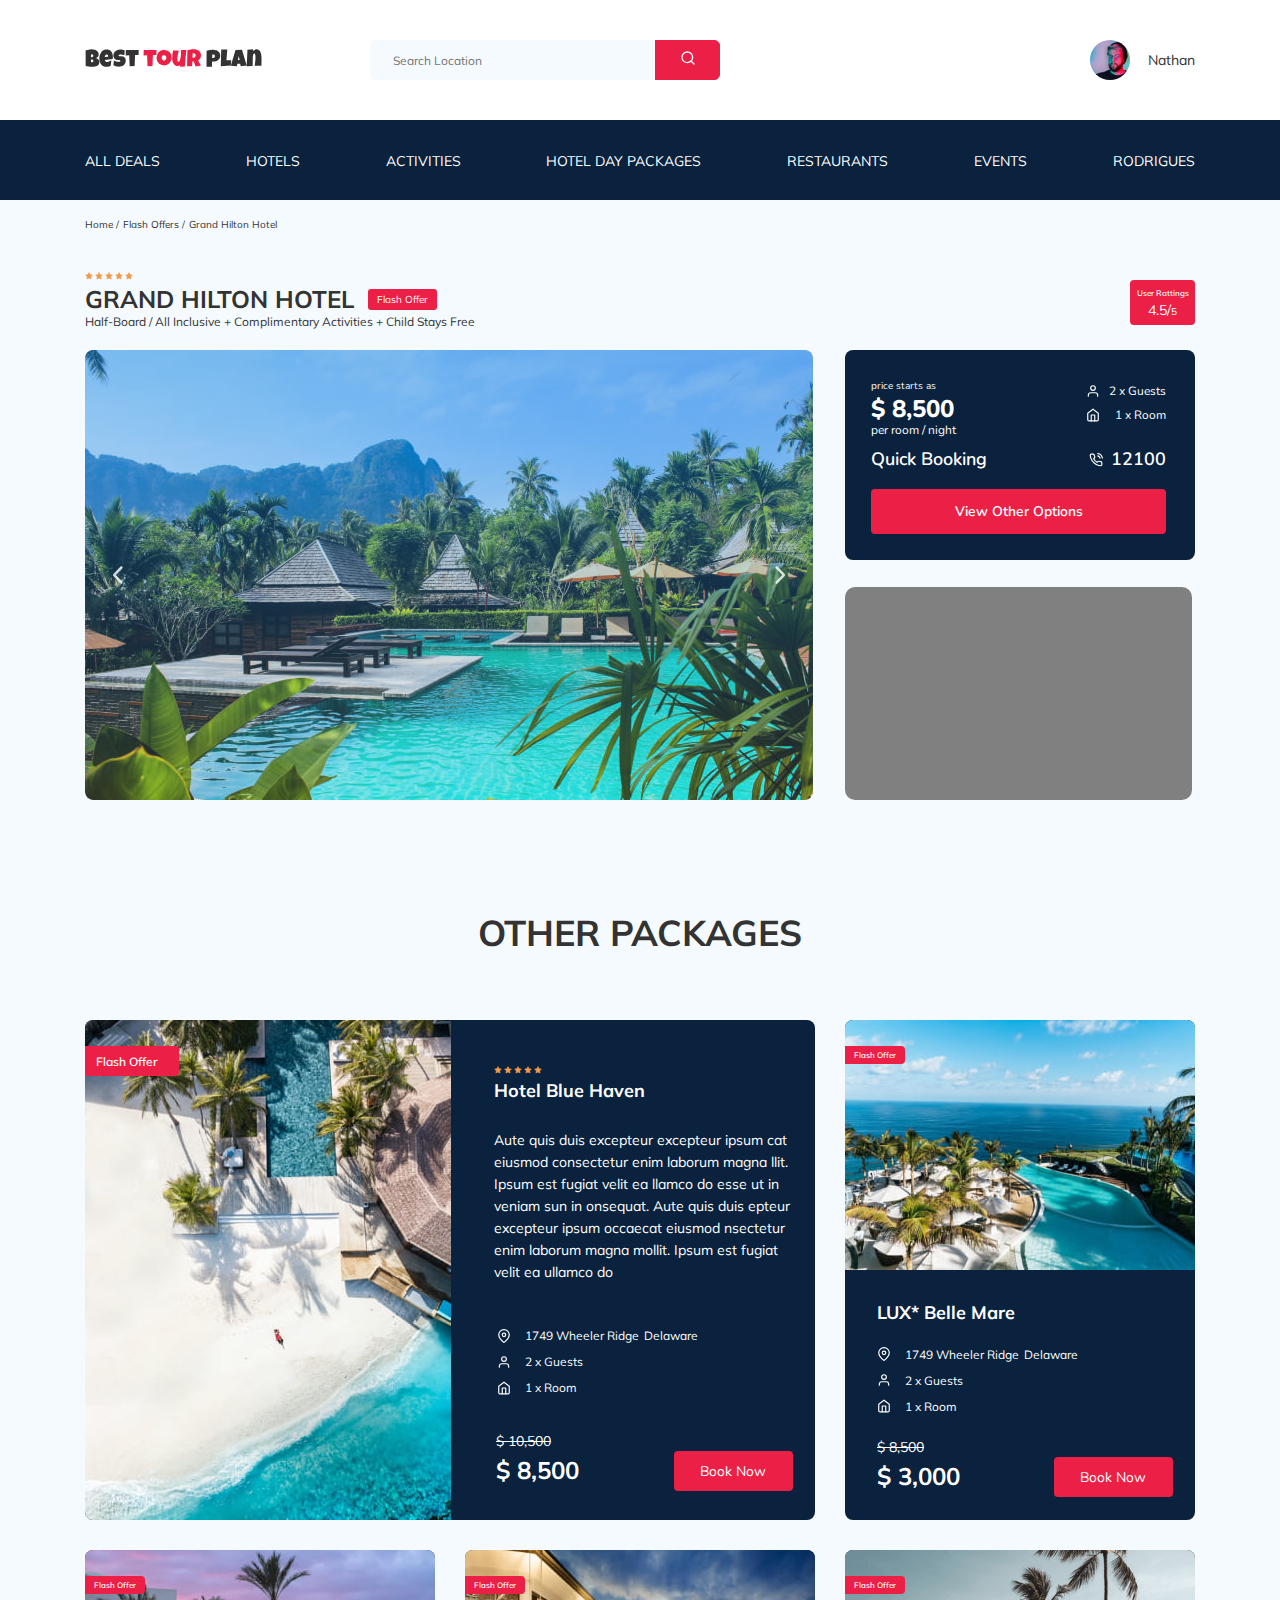
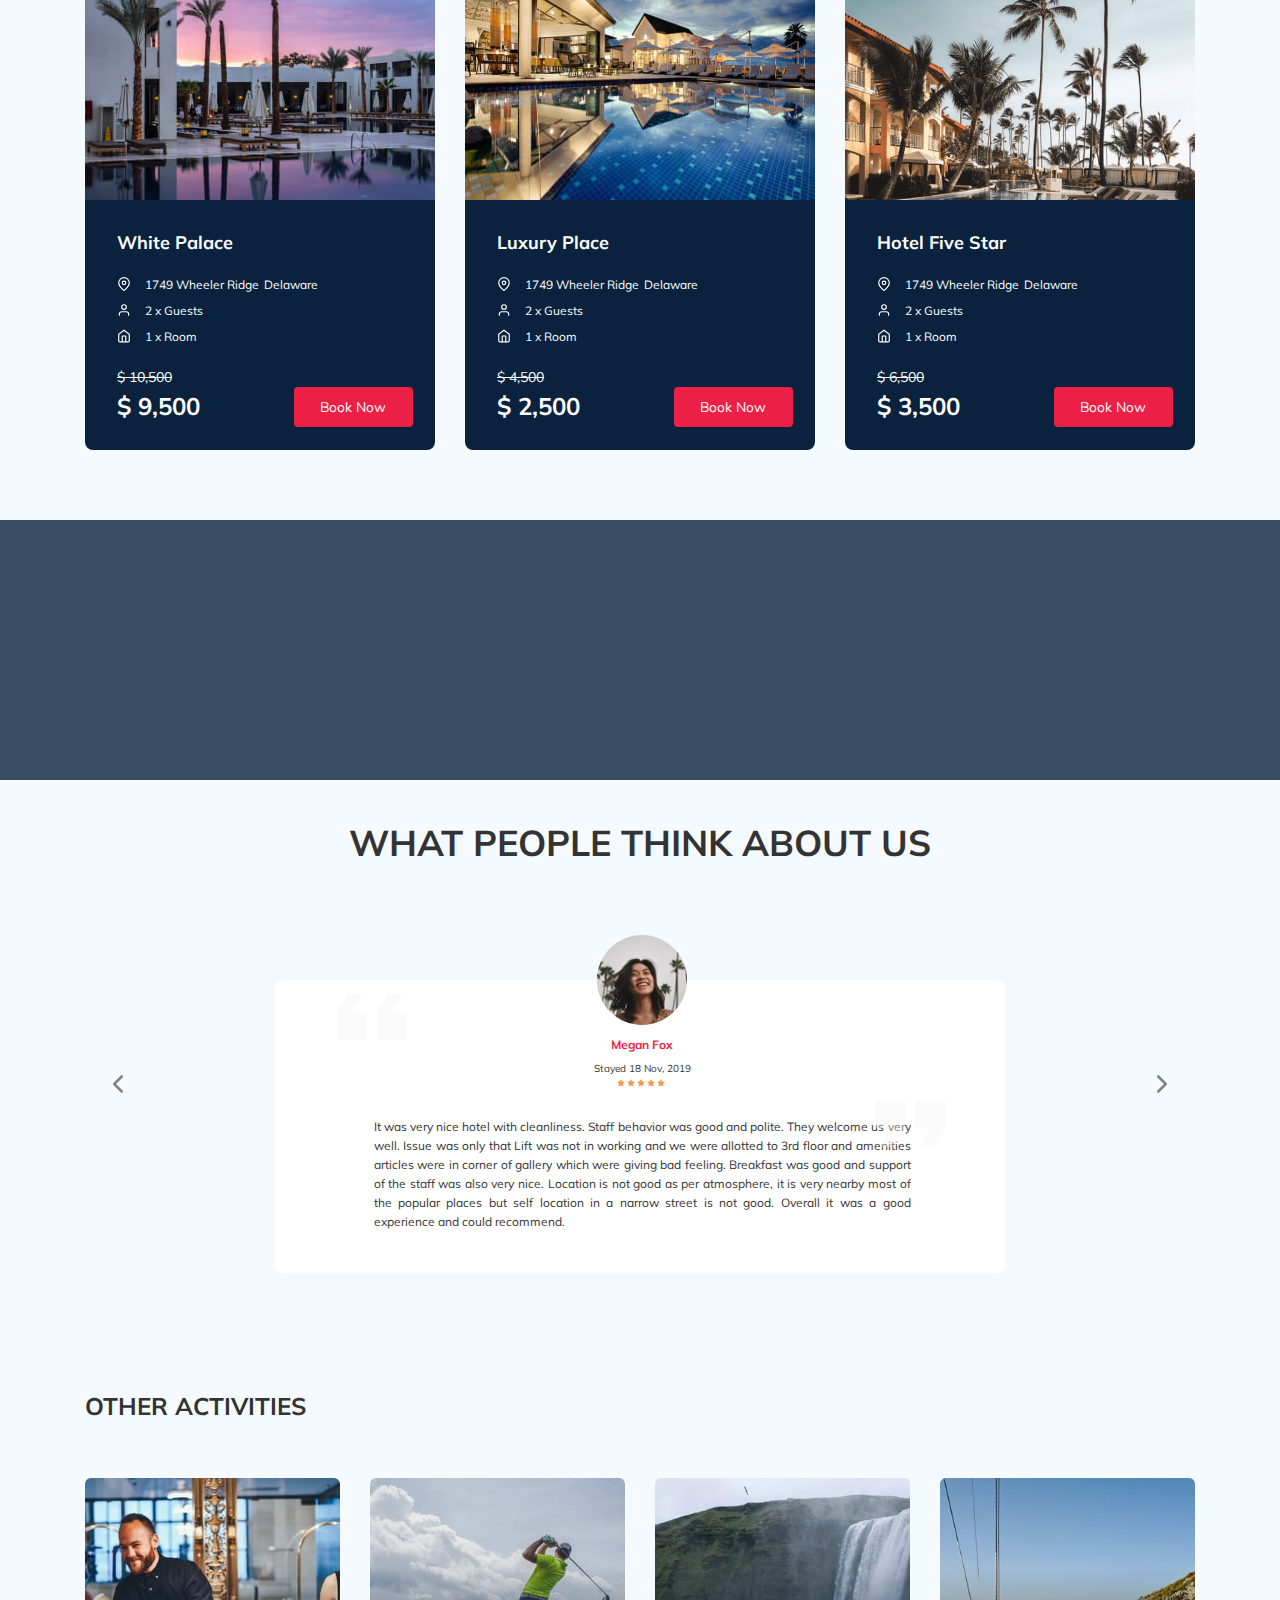
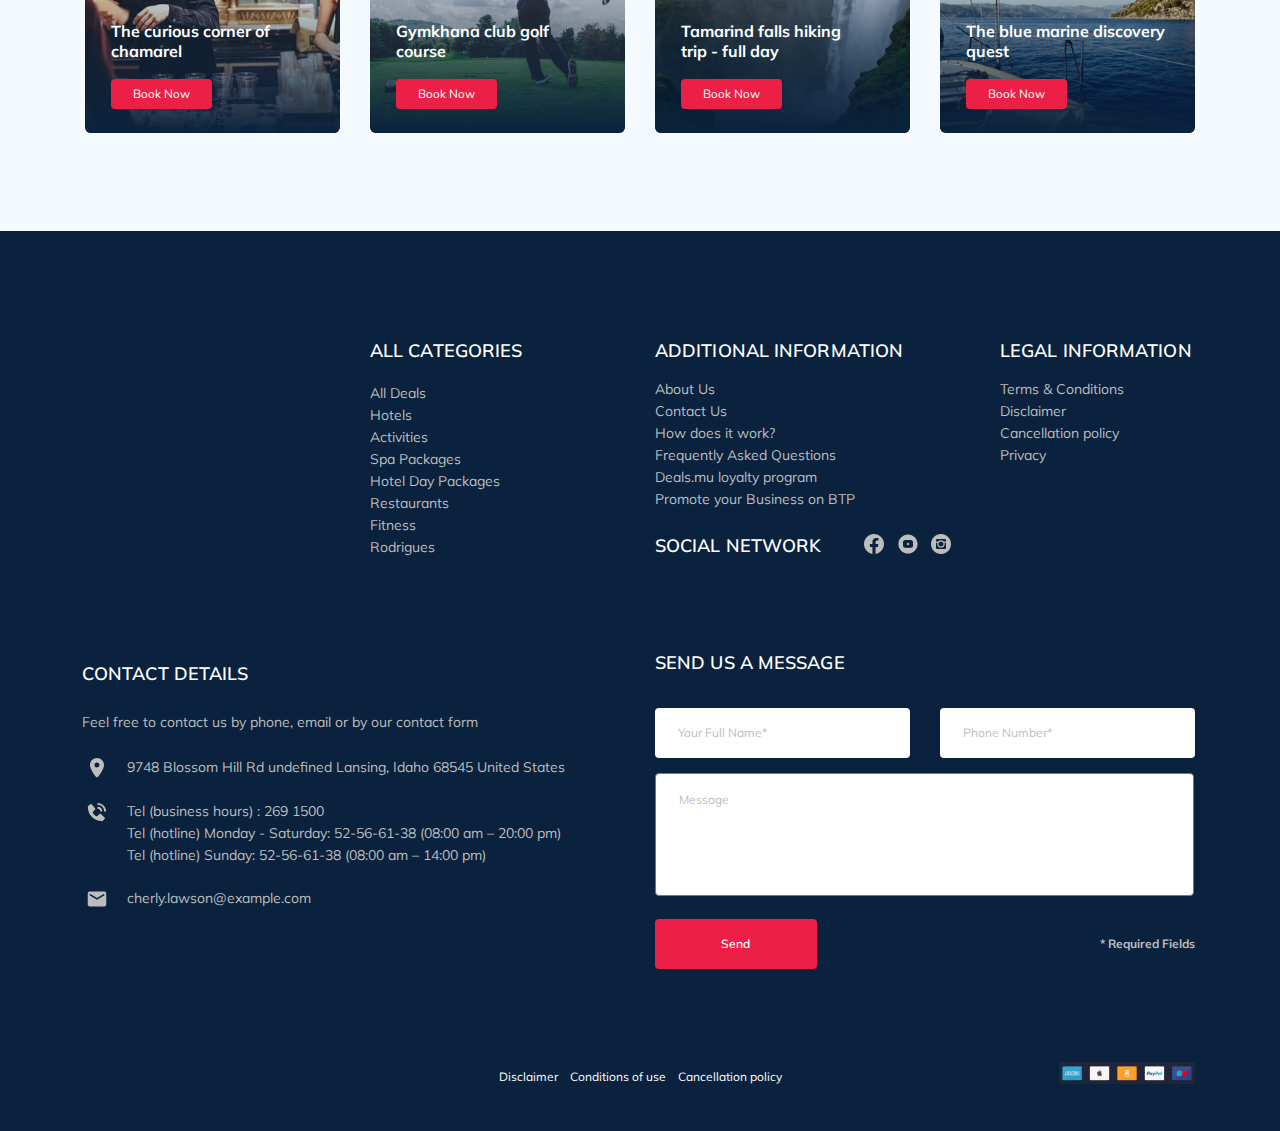
==== commit a66f3006: "hot fix 2" ====
--- a/tour-plan/index.html
+++ b/tour-plan/index.html
@@ -3,7 +3,9 @@
   <head>
     <meta charset="UTF-8" />
     <meta name="viewport" content="width=device-width, initial-scale=1.0" />
-    <title>Tour Plan</title>
+    <title>Best Tour Plan</title>
+    <link rel="shortcut icon" href="favicon.ico" type="image/x-icon" />
+    <link rel="icon" href="favicon.ico" type="image/x-icon" />
     <link rel="preconnect" href="https://fonts.gstatic.com" />
     <link
       href="https://fonts.googleapis.com/css2?family=Mulish:wght@200;300;400;600;700;800&family=Nunito:wght@400;700;800&display=swap"
@@ -39,7 +41,7 @@
             </button>
           </form>
           <!-- /.searchh -->
-          <a class="user navbar__user--pos navbar__user_mobile_hidden" href="#">
+          <a class="user navbar__user_pos navbar__user_mobile_hidden" href="#">
             <img
               src="img/main/user.jpg"
               alt="Avatar: nathan"
@@ -282,7 +284,6 @@
               <iframe
                 src="https://www.google.com/maps/embed?pb=!1m18!1m12!1m3!1d6309.572666419683!2d-122.45001778006552!3d37.74815660186642!2m3!1f0!2f0!3f0!3m2!1i1024!2i768!4f13.1!3m3!1m2!1s0x808f7e132df4b845%3A0x30f1d1ea492cf47d!2z0JTQttC10LnQvNGBINCb0LjQuiDQnNC40LTQuyDQodC60YPQuw!5e0!3m2!1sru!2sru!4v1607600771534!5m2!1sru!2sru"
                 class="map__item"
-                frameborder="0"
                 allowfullscreen=""
                 aria-hidden="false"
                 tabindex="0"
@@ -362,7 +363,10 @@
               <div class="variant__price-wrapper variant__price-wrapper--big">
                 <span class="variant__price-crossed">$ 10,500</span>
                 <strong class="variant__price-tag">$ 8,500</strong>
-                <button class="variant__button variant__button--big">
+                <button
+                  data-toggle="modal"
+                  class="variant__button variant__button--big"
+                >
                   Book Now
                 </button>
               </div>
@@ -410,7 +414,9 @@
               <div class="variant__price-wrapper">
                 <span class="variant__price-crossed">$ 8,500</span>
                 <strong class="variant__price-tag">$ 3,000</strong>
-                <button class="variant__button">Book Now</button>
+                <button data-toggle="modal" class="variant__button">
+                  Book Now
+                </button>
               </div>
               <!-- /.variant__price-wrapper -->
             </div>
@@ -455,7 +461,9 @@
               <div class="variant__price-wrapper">
                 <span class="variant__price-crossed">$ 10,500</span>
                 <strong class="variant__price-tag">$ 9,500</strong>
-                <button class="variant__button">Book Now</button>
+                <button data-toggle="modal" class="variant__button">
+                  Book Now
+                </button>
               </div>
               <!-- /.variant__price-wrapper -->
             </div>
@@ -500,7 +508,9 @@
               <div class="variant__price-wrapper">
                 <span class="variant__price-crossed">$ 4,500</span>
                 <strong class="variant__price-tag">$ 2,500</strong>
-                <button class="variant__button">Book Now</button>
+                <button data-toggle="modal" class="variant__button">
+                  Book Now
+                </button>
               </div>
               <!-- /.variant__price-wrapper -->
             </div>
@@ -545,7 +555,9 @@
               <div class="variant__price-wrapper">
                 <span class="variant__price-crossed">$ 6,500</span>
                 <strong class="variant__price-tag">$ 3,500</strong>
-                <button class="variant__button">Book Now</button>
+                <button data-toggle="modal" class="variant__button">
+                  Book Now
+                </button>
               </div>
               <!-- /.variant__price-wrapper -->
             </div>
@@ -755,7 +767,7 @@
               class="card__image"
             />
             <h3 class="card__title">The curious corner of chamarel</h3>
-            <button class="card__button">Book Now</button>
+            <button data-toggle="modal" class="card__button">Book Now</button>
           </div>
           <!-- /.card -->
           <div class="card activities__card">
@@ -765,7 +777,7 @@
               class="card__image"
             />
             <h3 class="card__title">Gymkhana club golf course</h3>
-            <button class="card__button">Book Now</button>
+            <button data-toggle="modal" class="card__button">Book Now</button>
           </div>
           <!-- /.card -->
           <div class="card activities__card">
@@ -775,7 +787,7 @@
               class="card__image"
             />
             <h3 class="card__title">Tamarind falls hiking trip - full day</h3>
-            <button class="card__button">Book Now</button>
+            <button data-toggle="modal" class="card__button">Book Now</button>
           </div>
           <!-- /.card -->
           <div class="card activities__card">
@@ -787,7 +799,7 @@
             <h3 class="card__title card_title_last">
               The blue marine discovery quest
             </h3>
-            <button class="card__button">Book Now</button>
+            <button data-toggle="modal" class="card__button">Book Now</button>
           </div>
           <!-- /.card -->
         </div>
--- a/tour-plan/css/style.css
+++ b/tour-plan/css/style.css
@@ -1,8 +1,8 @@
-*{box-sizing:border-box}*:focus{outline:none}body{font-family:'Mulish', sans-serif;color:#333;background-color:#F5FAFE}button{transition:0.4s}button:hover{box-shadow:0 0 12px #EC1F46;color:#ffffe0;cursor:pointer}a{transition:0.4s}a:hover{color:#ffffbc}.container{max-width:1110px;width:95%;margin:auto}.img{max-width:100%}/*! normalize.css v8.0.1 | MIT License | github.com/necolas/normalize.css */html{line-height:1.15;-webkit-text-size-adjust:100%}body{margin:0}main{display:block}h1{font-size:2em;margin:0.67em 0}hr{box-sizing:content-box;height:0;overflow:visible}pre{font-family:monospace, monospace;font-size:1em}a{background-color:transparent}abbr[title]{border-bottom:none;text-decoration:underline;text-decoration:underline dotted}b,strong{font-weight:bolder}code,kbd,samp{font-family:monospace, monospace;font-size:1em}small{font-size:80%}sub,sup{font-size:75%;line-height:0;position:relative;vertical-align:baseline}sub{bottom:-0.25em}sup{top:-0.5em}img{border-style:none}button,input,optgroup,select,textarea{font-family:inherit;font-size:100%;line-height:1.15;margin:0}button,input{overflow:visible}button,select{text-transform:none}button,[type="button"],[type="reset"],[type="submit"]{-webkit-appearance:button}button::-moz-focus-inner,[type="button"]::-moz-focus-inner,[type="reset"]::-moz-focus-inner,[type="submit"]::-moz-focus-inner{border-style:none;padding:0}button:-moz-focusring,[type="button"]:-moz-focusring,[type="reset"]:-moz-focusring,[type="submit"]:-moz-focusring{outline:1px dotted ButtonText}fieldset{padding:0.35em 0.75em 0.625em}legend{box-sizing:border-box;color:inherit;display:table;max-width:100%;padding:0;white-space:normal}progress{vertical-align:baseline}textarea{overflow:auto}[type="checkbox"],[type="radio"]{box-sizing:border-box;padding:0}[type="number"]::-webkit-inner-spin-button,[type="number"]::-webkit-outer-spin-button{height:auto}[type="search"]{-webkit-appearance:textfield;outline-offset:-2px}[type="search"]::-webkit-search-decoration{-webkit-appearance:none}::-webkit-file-upload-button{-webkit-appearance:button;font:inherit}details{display:block}summary{display:list-item}template{display:none}[hidden]{display:none}/*!
+*{box-sizing:border-box}*:focus{outline:none}body{font-family:'Mulish', sans-serif;color:#333;background-color:#F5FAFE}.container{max-width:1110px;width:95%;margin:auto}.img{max-width:100%}button,p{overflow-x:hidden}@media (min-width: 992px){button{transition:0.4s}button:hover{box-shadow:0 0 12px #EC1F46;color:#ffffe0;cursor:pointer}a{transition:0.4s}a:hover{color:#ffffbc}}/*! normalize.css v8.0.1 | MIT License | github.com/necolas/normalize.css */html{line-height:1.15;-webkit-text-size-adjust:100%}body{margin:0}main{display:block}h1{font-size:2em;margin:0.67em 0}hr{box-sizing:content-box;height:0;overflow:visible}pre{font-family:monospace, monospace;font-size:1em}a{background-color:transparent}abbr[title]{border-bottom:none;text-decoration:underline;text-decoration:underline dotted}b,strong{font-weight:bolder}code,kbd,samp{font-family:monospace, monospace;font-size:1em}small{font-size:80%}sub,sup{font-size:75%;line-height:0;position:relative;vertical-align:baseline}sub{bottom:-0.25em}sup{top:-0.5em}img{border-style:none}button,input,optgroup,select,textarea{font-family:inherit;font-size:100%;line-height:1.15;margin:0}button,input{overflow:visible}button,select{text-transform:none}button,[type="button"],[type="reset"],[type="submit"]{-webkit-appearance:button}button::-moz-focus-inner,[type="button"]::-moz-focus-inner,[type="reset"]::-moz-focus-inner,[type="submit"]::-moz-focus-inner{border-style:none;padding:0}button:-moz-focusring,[type="button"]:-moz-focusring,[type="reset"]:-moz-focusring,[type="submit"]:-moz-focusring{outline:1px dotted ButtonText}fieldset{padding:0.35em 0.75em 0.625em}legend{box-sizing:border-box;color:inherit;display:table;max-width:100%;padding:0;white-space:normal}progress{vertical-align:baseline}textarea{overflow:auto}[type="checkbox"],[type="radio"]{box-sizing:border-box;padding:0}[type="number"]::-webkit-inner-spin-button,[type="number"]::-webkit-outer-spin-button{height:auto}[type="search"]{-webkit-appearance:textfield;outline-offset:-2px}[type="search"]::-webkit-search-decoration{-webkit-appearance:none}::-webkit-file-upload-button{-webkit-appearance:button;font:inherit}details{display:block}summary{display:list-item}template{display:none}[hidden]{display:none}/*!
  * animate.css - https://animate.style/
  * Version - 4.1.1
  * Licensed under the MIT license - http://opensource.org/licenses/MIT
  *
  * Copyright (c) 2020 Animate.css
- */:root{--animate-duration:1s;--animate-delay:1s;--animate-repeat:1}.animate__animated{animation-duration:1s;animation-duration:var(--animate-duration);animation-fill-mode:both}.animate__animated.animate__infinite{animation-iteration-count:infinite}.animate__animated.animate__repeat-1{animation-iteration-count:1;animation-iteration-count:var(--animate-repeat)}.animate__animated.animate__repeat-2{animation-iteration-count:2;animation-iteration-count:calc(var(--animate-repeat)*2)}.animate__animated.animate__repeat-3{animation-iteration-count:3;animation-iteration-count:calc(var(--animate-repeat)*3)}.animate__animated.animate__delay-1s{animation-delay:1s;animation-delay:var(--animate-delay)}.animate__animated.animate__delay-2s{animation-delay:2s;animation-delay:calc(var(--animate-delay)*2)}.animate__animated.animate__delay-3s{animation-delay:3s;animation-delay:calc(var(--animate-delay)*3)}.animate__animated.animate__delay-4s{animation-delay:4s;animation-delay:calc(var(--animate-delay)*4)}.animate__animated.animate__delay-5s{animation-delay:5s;animation-delay:calc(var(--animate-delay)*5)}.animate__animated.animate__faster{animation-duration:.5s;animation-duration:calc(var(--animate-duration)/2)}.animate__animated.animate__fast{animation-duration:.8s;animation-duration:calc(var(--animate-duration)*0.8)}.animate__animated.animate__slow{animation-duration:2s;animation-duration:calc(var(--animate-duration)*2)}.animate__animated.animate__slower{animation-duration:3s;animation-duration:calc(var(--animate-duration)*3)}@media (prefers-reduced-motion: reduce), print{.animate__animated{animation-duration:1ms !important;transition-duration:1ms !important;animation-iteration-count:1 !important}.animate__animated[class*=Out]{opacity:0}}@keyframes bounce{0%,20%,53%,to{animation-timing-function:cubic-bezier(0.215, 0.61, 0.355, 1);transform:translateZ(0)}40%,43%{animation-timing-function:cubic-bezier(0.755, 0.05, 0.855, 0.06);transform:translate3d(0, -30px, 0) scaleY(1.1)}70%{animation-timing-function:cubic-bezier(0.755, 0.05, 0.855, 0.06);transform:translate3d(0, -15px, 0) scaleY(1.05)}80%{transition-timing-function:cubic-bezier(0.215, 0.61, 0.355, 1);transform:translateZ(0) scaleY(0.95)}90%{transform:translate3d(0, -4px, 0) scaleY(1.02)}}.animate__bounce{animation-name:bounce;transform-origin:center bottom}@keyframes flash{0%,50%,to{opacity:1}25%,75%{opacity:0}}.animate__flash{animation-name:flash}@keyframes pulse{0%{transform:scaleX(1)}50%{transform:scale3d(1.05, 1.05, 1.05)}to{transform:scaleX(1)}}.animate__pulse{animation-name:pulse;animation-timing-function:ease-in-out}@keyframes rubberBand{0%{transform:scaleX(1)}30%{transform:scale3d(1.25, 0.75, 1)}40%{transform:scale3d(0.75, 1.25, 1)}50%{transform:scale3d(1.15, 0.85, 1)}65%{transform:scale3d(0.95, 1.05, 1)}75%{transform:scale3d(1.05, 0.95, 1)}to{transform:scaleX(1)}}.animate__rubberBand{animation-name:rubberBand}@keyframes shakeX{0%,to{transform:translateZ(0)}10%,30%,50%,70%,90%{transform:translate3d(-10px, 0, 0)}20%,40%,60%,80%{transform:translate3d(10px, 0, 0)}}.animate__shakeX{animation-name:shakeX}@keyframes shakeY{0%,to{transform:translateZ(0)}10%,30%,50%,70%,90%{transform:translate3d(0, -10px, 0)}20%,40%,60%,80%{transform:translate3d(0, 10px, 0)}}.animate__shakeY{animation-name:shakeY}@keyframes headShake{0%{transform:translateX(0)}6.5%{transform:translateX(-6px) rotateY(-9deg)}18.5%{transform:translateX(5px) rotateY(7deg)}31.5%{transform:translateX(-3px) rotateY(-5deg)}43.5%{transform:translateX(2px) rotateY(3deg)}50%{transform:translateX(0)}}.animate__headShake{animation-timing-function:ease-in-out;animation-name:headShake}@keyframes swing{20%{transform:rotate(15deg)}40%{transform:rotate(-10deg)}60%{transform:rotate(5deg)}80%{transform:rotate(-5deg)}to{transform:rotate(0deg)}}.animate__swing{transform-origin:top center;animation-name:swing}@keyframes tada{0%{transform:scaleX(1)}10%,20%{transform:scale3d(0.9, 0.9, 0.9) rotate(-3deg)}30%,50%,70%,90%{transform:scale3d(1.1, 1.1, 1.1) rotate(3deg)}40%,60%,80%{transform:scale3d(1.1, 1.1, 1.1) rotate(-3deg)}to{transform:scaleX(1)}}.animate__tada{animation-name:tada}@keyframes wobble{0%{transform:translateZ(0)}15%{transform:translate3d(-25%, 0, 0) rotate(-5deg)}30%{transform:translate3d(20%, 0, 0) rotate(3deg)}45%{transform:translate3d(-15%, 0, 0) rotate(-3deg)}60%{transform:translate3d(10%, 0, 0) rotate(2deg)}75%{transform:translate3d(-5%, 0, 0) rotate(-1deg)}to{transform:translateZ(0)}}.animate__wobble{animation-name:wobble}@keyframes jello{0%,11.1%,to{transform:translateZ(0)}22.2%{transform:skewX(-12.5deg) skewY(-12.5deg)}33.3%{transform:skewX(6.25deg) skewY(6.25deg)}44.4%{transform:skewX(-3.125deg) skewY(-3.125deg)}55.5%{transform:skewX(1.5625deg) skewY(1.5625deg)}66.6%{transform:skewX(-0.78125deg) skewY(-0.78125deg)}77.7%{transform:skewX(0.39062deg) skewY(0.39062deg)}88.8%{transform:skewX(-0.19531deg) skewY(-0.19531deg)}}.animate__jello{animation-name:jello;transform-origin:center}@keyframes heartBeat{0%{transform:scale(1)}14%{transform:scale(1.3)}28%{transform:scale(1)}42%{transform:scale(1.3)}70%{transform:scale(1)}}.animate__heartBeat{animation-name:heartBeat;animation-duration:1.3s;animation-duration:calc(var(--animate-duration)*1.3);animation-timing-function:ease-in-out}@keyframes backInDown{0%{transform:translateY(-1200px) scale(0.7);opacity:.7}80%{transform:translateY(0) scale(0.7);opacity:.7}to{transform:scale(1);opacity:1}}.animate__backInDown{animation-name:backInDown}@keyframes backInLeft{0%{transform:translateX(-2000px) scale(0.7);opacity:.7}80%{transform:translateX(0) scale(0.7);opacity:.7}to{transform:scale(1);opacity:1}}.animate__backInLeft{animation-name:backInLeft}@keyframes backInRight{0%{transform:translateX(2000px) scale(0.7);opacity:.7}80%{transform:translateX(0) scale(0.7);opacity:.7}to{transform:scale(1);opacity:1}}.animate__backInRight{animation-name:backInRight}@keyframes backInUp{0%{transform:translateY(1200px) scale(0.7);opacity:.7}80%{transform:translateY(0) scale(0.7);opacity:.7}to{transform:scale(1);opacity:1}}.animate__backInUp{animation-name:backInUp}@keyframes backOutDown{0%{transform:scale(1);opacity:1}20%{transform:translateY(0) scale(0.7);opacity:.7}to{transform:translateY(700px) scale(0.7);opacity:.7}}.animate__backOutDown{animation-name:backOutDown}@keyframes backOutLeft{0%{transform:scale(1);opacity:1}20%{transform:translateX(0) scale(0.7);opacity:.7}to{transform:translateX(-2000px) scale(0.7);opacity:.7}}.animate__backOutLeft{animation-name:backOutLeft}@keyframes backOutRight{0%{transform:scale(1);opacity:1}20%{transform:translateX(0) scale(0.7);opacity:.7}to{transform:translateX(2000px) scale(0.7);opacity:.7}}.animate__backOutRight{animation-name:backOutRight}@keyframes backOutUp{0%{transform:scale(1);opacity:1}20%{transform:translateY(0) scale(0.7);opacity:.7}to{transform:translateY(-700px) scale(0.7);opacity:.7}}.animate__backOutUp{animation-name:backOutUp}@keyframes bounceIn{0%,20%,40%,60%,80%,to{animation-timing-function:cubic-bezier(0.215, 0.61, 0.355, 1)}0%{opacity:0;transform:scale3d(0.3, 0.3, 0.3)}20%{transform:scale3d(1.1, 1.1, 1.1)}40%{transform:scale3d(0.9, 0.9, 0.9)}60%{opacity:1;transform:scale3d(1.03, 1.03, 1.03)}80%{transform:scale3d(0.97, 0.97, 0.97)}to{opacity:1;transform:scaleX(1)}}.animate__bounceIn{animation-duration:.75s;animation-duration:calc(var(--animate-duration)*0.75);animation-name:bounceIn}@keyframes bounceInDown{0%,60%,75%,90%,to{animation-timing-function:cubic-bezier(0.215, 0.61, 0.355, 1)}0%{opacity:0;transform:translate3d(0, -3000px, 0) scaleY(3)}60%{opacity:1;transform:translate3d(0, 25px, 0) scaleY(0.9)}75%{transform:translate3d(0, -10px, 0) scaleY(0.95)}90%{transform:translate3d(0, 5px, 0) scaleY(0.985)}to{transform:translateZ(0)}}.animate__bounceInDown{animation-name:bounceInDown}@keyframes bounceInLeft{0%,60%,75%,90%,to{animation-timing-function:cubic-bezier(0.215, 0.61, 0.355, 1)}0%{opacity:0;transform:translate3d(-3000px, 0, 0) scaleX(3)}60%{opacity:1;transform:translate3d(25px, 0, 0) scaleX(1)}75%{transform:translate3d(-10px, 0, 0) scaleX(0.98)}90%{transform:translate3d(5px, 0, 0) scaleX(0.995)}to{transform:translateZ(0)}}.animate__bounceInLeft{animation-name:bounceInLeft}@keyframes bounceInRight{0%,60%,75%,90%,to{animation-timing-function:cubic-bezier(0.215, 0.61, 0.355, 1)}0%{opacity:0;transform:translate3d(3000px, 0, 0) scaleX(3)}60%{opacity:1;transform:translate3d(-25px, 0, 0) scaleX(1)}75%{transform:translate3d(10px, 0, 0) scaleX(0.98)}90%{transform:translate3d(-5px, 0, 0) scaleX(0.995)}to{transform:translateZ(0)}}.animate__bounceInRight{animation-name:bounceInRight}@keyframes bounceInUp{0%,60%,75%,90%,to{animation-timing-function:cubic-bezier(0.215, 0.61, 0.355, 1)}0%{opacity:0;transform:translate3d(0, 3000px, 0) scaleY(5)}60%{opacity:1;transform:translate3d(0, -20px, 0) scaleY(0.9)}75%{transform:translate3d(0, 10px, 0) scaleY(0.95)}90%{transform:translate3d(0, -5px, 0) scaleY(0.985)}to{transform:translateZ(0)}}.animate__bounceInUp{animation-name:bounceInUp}@keyframes bounceOut{20%{transform:scale3d(0.9, 0.9, 0.9)}50%,55%{opacity:1;transform:scale3d(1.1, 1.1, 1.1)}to{opacity:0;transform:scale3d(0.3, 0.3, 0.3)}}.animate__bounceOut{animation-duration:.75s;animation-duration:calc(var(--animate-duration)*0.75);animation-name:bounceOut}@keyframes bounceOutDown{20%{transform:translate3d(0, 10px, 0) scaleY(0.985)}40%,45%{opacity:1;transform:translate3d(0, -20px, 0) scaleY(0.9)}to{opacity:0;transform:translate3d(0, 2000px, 0) scaleY(3)}}.animate__bounceOutDown{animation-name:bounceOutDown}@keyframes bounceOutLeft{20%{opacity:1;transform:translate3d(20px, 0, 0) scaleX(0.9)}to{opacity:0;transform:translate3d(-2000px, 0, 0) scaleX(2)}}.animate__bounceOutLeft{animation-name:bounceOutLeft}@keyframes bounceOutRight{20%{opacity:1;transform:translate3d(-20px, 0, 0) scaleX(0.9)}to{opacity:0;transform:translate3d(2000px, 0, 0) scaleX(2)}}.animate__bounceOutRight{animation-name:bounceOutRight}@keyframes bounceOutUp{20%{transform:translate3d(0, -10px, 0) scaleY(0.985)}40%,45%{opacity:1;transform:translate3d(0, 20px, 0) scaleY(0.9)}to{opacity:0;transform:translate3d(0, -2000px, 0) scaleY(3)}}.animate__bounceOutUp{animation-name:bounceOutUp}@keyframes fadeIn{0%{opacity:0}to{opacity:1}}.animate__fadeIn{animation-name:fadeIn}@keyframes fadeInDown{0%{opacity:0;transform:translate3d(0, -100%, 0)}to{opacity:1;transform:translateZ(0)}}.animate__fadeInDown{animation-name:fadeInDown}@keyframes fadeInDownBig{0%{opacity:0;transform:translate3d(0, -2000px, 0)}to{opacity:1;transform:translateZ(0)}}.animate__fadeInDownBig{animation-name:fadeInDownBig}@keyframes fadeInLeft{0%{opacity:0;transform:translate3d(-100%, 0, 0)}to{opacity:1;transform:translateZ(0)}}.animate__fadeInLeft{animation-name:fadeInLeft}@keyframes fadeInLeftBig{0%{opacity:0;transform:translate3d(-2000px, 0, 0)}to{opacity:1;transform:translateZ(0)}}.animate__fadeInLeftBig{animation-name:fadeInLeftBig}@keyframes fadeInRight{0%{opacity:0;transform:translate3d(100%, 0, 0)}to{opacity:1;transform:translateZ(0)}}.animate__fadeInRight{animation-name:fadeInRight}@keyframes fadeInRightBig{0%{opacity:0;transform:translate3d(2000px, 0, 0)}to{opacity:1;transform:translateZ(0)}}.animate__fadeInRightBig{animation-name:fadeInRightBig}@keyframes fadeInUp{0%{opacity:0;transform:translate3d(0, 100%, 0)}to{opacity:1;transform:translateZ(0)}}.animate__fadeInUp{animation-name:fadeInUp}@keyframes fadeInUpBig{0%{opacity:0;transform:translate3d(0, 2000px, 0)}to{opacity:1;transform:translateZ(0)}}.animate__fadeInUpBig{animation-name:fadeInUpBig}@keyframes fadeInTopLeft{0%{opacity:0;transform:translate3d(-100%, -100%, 0)}to{opacity:1;transform:translateZ(0)}}.animate__fadeInTopLeft{animation-name:fadeInTopLeft}@keyframes fadeInTopRight{0%{opacity:0;transform:translate3d(100%, -100%, 0)}to{opacity:1;transform:translateZ(0)}}.animate__fadeInTopRight{animation-name:fadeInTopRight}@keyframes fadeInBottomLeft{0%{opacity:0;transform:translate3d(-100%, 100%, 0)}to{opacity:1;transform:translateZ(0)}}.animate__fadeInBottomLeft{animation-name:fadeInBottomLeft}@keyframes fadeInBottomRight{0%{opacity:0;transform:translate3d(100%, 100%, 0)}to{opacity:1;transform:translateZ(0)}}.animate__fadeInBottomRight{animation-name:fadeInBottomRight}@keyframes fadeOut{0%{opacity:1}to{opacity:0}}.animate__fadeOut{animation-name:fadeOut}@keyframes fadeOutDown{0%{opacity:1}to{opacity:0;transform:translate3d(0, 100%, 0)}}.animate__fadeOutDown{animation-name:fadeOutDown}@keyframes fadeOutDownBig{0%{opacity:1}to{opacity:0;transform:translate3d(0, 2000px, 0)}}.animate__fadeOutDownBig{animation-name:fadeOutDownBig}@keyframes fadeOutLeft{0%{opacity:1}to{opacity:0;transform:translate3d(-100%, 0, 0)}}.animate__fadeOutLeft{animation-name:fadeOutLeft}@keyframes fadeOutLeftBig{0%{opacity:1}to{opacity:0;transform:translate3d(-2000px, 0, 0)}}.animate__fadeOutLeftBig{animation-name:fadeOutLeftBig}@keyframes fadeOutRight{0%{opacity:1}to{opacity:0;transform:translate3d(100%, 0, 0)}}.animate__fadeOutRight{animation-name:fadeOutRight}@keyframes fadeOutRightBig{0%{opacity:1}to{opacity:0;transform:translate3d(2000px, 0, 0)}}.animate__fadeOutRightBig{animation-name:fadeOutRightBig}@keyframes fadeOutUp{0%{opacity:1}to{opacity:0;transform:translate3d(0, -100%, 0)}}.animate__fadeOutUp{animation-name:fadeOutUp}@keyframes fadeOutUpBig{0%{opacity:1}to{opacity:0;transform:translate3d(0, -2000px, 0)}}.animate__fadeOutUpBig{animation-name:fadeOutUpBig}@keyframes fadeOutTopLeft{0%{opacity:1;transform:translateZ(0)}to{opacity:0;transform:translate3d(-100%, -100%, 0)}}.animate__fadeOutTopLeft{animation-name:fadeOutTopLeft}@keyframes fadeOutTopRight{0%{opacity:1;transform:translateZ(0)}to{opacity:0;transform:translate3d(100%, -100%, 0)}}.animate__fadeOutTopRight{animation-name:fadeOutTopRight}@keyframes fadeOutBottomRight{0%{opacity:1;transform:translateZ(0)}to{opacity:0;transform:translate3d(100%, 100%, 0)}}.animate__fadeOutBottomRight{animation-name:fadeOutBottomRight}@keyframes fadeOutBottomLeft{0%{opacity:1;transform:translateZ(0)}to{opacity:0;transform:translate3d(-100%, 100%, 0)}}.animate__fadeOutBottomLeft{animation-name:fadeOutBottomLeft}@keyframes flip{0%{transform:perspective(400px) scaleX(1) translateZ(0) rotateY(-1turn);animation-timing-function:ease-out}40%{transform:perspective(400px) scaleX(1) translateZ(150px) rotateY(-190deg);animation-timing-function:ease-out}50%{transform:perspective(400px) scaleX(1) translateZ(150px) rotateY(-170deg);animation-timing-function:ease-in}80%{transform:perspective(400px) scale3d(0.95, 0.95, 0.95) translateZ(0) rotateY(0deg);animation-timing-function:ease-in}to{transform:perspective(400px) scaleX(1) translateZ(0) rotateY(0deg);animation-timing-function:ease-in}}.animate__animated.animate__flip{backface-visibility:visible;animation-name:flip}@keyframes flipInX{0%{transform:perspective(400px) rotateX(90deg);animation-timing-function:ease-in;opacity:0}40%{transform:perspective(400px) rotateX(-20deg);animation-timing-function:ease-in}60%{transform:perspective(400px) rotateX(10deg);opacity:1}80%{transform:perspective(400px) rotateX(-5deg)}to{transform:perspective(400px)}}.animate__flipInX{backface-visibility:visible !important;animation-name:flipInX}@keyframes flipInY{0%{transform:perspective(400px) rotateY(90deg);animation-timing-function:ease-in;opacity:0}40%{transform:perspective(400px) rotateY(-20deg);animation-timing-function:ease-in}60%{transform:perspective(400px) rotateY(10deg);opacity:1}80%{transform:perspective(400px) rotateY(-5deg)}to{transform:perspective(400px)}}.animate__flipInY{backface-visibility:visible !important;animation-name:flipInY}@keyframes flipOutX{0%{transform:perspective(400px)}30%{transform:perspective(400px) rotateX(-20deg);opacity:1}to{transform:perspective(400px) rotateX(90deg);opacity:0}}.animate__flipOutX{animation-duration:.75s;animation-duration:calc(var(--animate-duration)*0.75);animation-name:flipOutX;backface-visibility:visible !important}@keyframes flipOutY{0%{transform:perspective(400px)}30%{transform:perspective(400px) rotateY(-15deg);opacity:1}to{transform:perspective(400px) rotateY(90deg);opacity:0}}.animate__flipOutY{animation-duration:.75s;animation-duration:calc(var(--animate-duration)*0.75);backface-visibility:visible !important;animation-name:flipOutY}@keyframes lightSpeedInRight{0%{transform:translate3d(100%, 0, 0) skewX(-30deg);opacity:0}60%{transform:skewX(20deg);opacity:1}80%{transform:skewX(-5deg)}to{transform:translateZ(0)}}.animate__lightSpeedInRight{animation-name:lightSpeedInRight;animation-timing-function:ease-out}@keyframes lightSpeedInLeft{0%{transform:translate3d(-100%, 0, 0) skewX(30deg);opacity:0}60%{transform:skewX(-20deg);opacity:1}80%{transform:skewX(5deg)}to{transform:translateZ(0)}}.animate__lightSpeedInLeft{animation-name:lightSpeedInLeft;animation-timing-function:ease-out}@keyframes lightSpeedOutRight{0%{opacity:1}to{transform:translate3d(100%, 0, 0) skewX(30deg);opacity:0}}.animate__lightSpeedOutRight{animation-name:lightSpeedOutRight;animation-timing-function:ease-in}@keyframes lightSpeedOutLeft{0%{opacity:1}to{transform:translate3d(-100%, 0, 0) skewX(-30deg);opacity:0}}.animate__lightSpeedOutLeft{animation-name:lightSpeedOutLeft;animation-timing-function:ease-in}@keyframes rotateIn{0%{transform:rotate(-200deg);opacity:0}to{transform:translateZ(0);opacity:1}}.animate__rotateIn{animation-name:rotateIn;transform-origin:center}@keyframes rotateInDownLeft{0%{transform:rotate(-45deg);opacity:0}to{transform:translateZ(0);opacity:1}}.animate__rotateInDownLeft{animation-name:rotateInDownLeft;transform-origin:left bottom}@keyframes rotateInDownRight{0%{transform:rotate(45deg);opacity:0}to{transform:translateZ(0);opacity:1}}.animate__rotateInDownRight{animation-name:rotateInDownRight;transform-origin:right bottom}@keyframes rotateInUpLeft{0%{transform:rotate(45deg);opacity:0}to{transform:translateZ(0);opacity:1}}.animate__rotateInUpLeft{animation-name:rotateInUpLeft;transform-origin:left bottom}@keyframes rotateInUpRight{0%{transform:rotate(-90deg);opacity:0}to{transform:translateZ(0);opacity:1}}.animate__rotateInUpRight{animation-name:rotateInUpRight;transform-origin:right bottom}@keyframes rotateOut{0%{opacity:1}to{transform:rotate(200deg);opacity:0}}.animate__rotateOut{animation-name:rotateOut;transform-origin:center}@keyframes rotateOutDownLeft{0%{opacity:1}to{transform:rotate(45deg);opacity:0}}.animate__rotateOutDownLeft{animation-name:rotateOutDownLeft;transform-origin:left bottom}@keyframes rotateOutDownRight{0%{opacity:1}to{transform:rotate(-45deg);opacity:0}}.animate__rotateOutDownRight{animation-name:rotateOutDownRight;transform-origin:right bottom}@keyframes rotateOutUpLeft{0%{opacity:1}to{transform:rotate(-45deg);opacity:0}}.animate__rotateOutUpLeft{animation-name:rotateOutUpLeft;transform-origin:left bottom}@keyframes rotateOutUpRight{0%{opacity:1}to{transform:rotate(90deg);opacity:0}}.animate__rotateOutUpRight{animation-name:rotateOutUpRight;transform-origin:right bottom}@keyframes hinge{0%{animation-timing-function:ease-in-out}20%,60%{transform:rotate(80deg);animation-timing-function:ease-in-out}40%,80%{transform:rotate(60deg);animation-timing-function:ease-in-out;opacity:1}to{transform:translate3d(0, 700px, 0);opacity:0}}.animate__hinge{animation-duration:2s;animation-duration:calc(var(--animate-duration)*2);animation-name:hinge;transform-origin:top left}@keyframes jackInTheBox{0%{opacity:0;transform:scale(0.1) rotate(30deg);transform-origin:center bottom}50%{transform:rotate(-10deg)}70%{transform:rotate(3deg)}to{opacity:1;transform:scale(1)}}.animate__jackInTheBox{animation-name:jackInTheBox}@keyframes rollIn{0%{opacity:0;transform:translate3d(-100%, 0, 0) rotate(-120deg)}to{opacity:1;transform:translateZ(0)}}.animate__rollIn{animation-name:rollIn}@keyframes rollOut{0%{opacity:1}to{opacity:0;transform:translate3d(100%, 0, 0) rotate(120deg)}}.animate__rollOut{animation-name:rollOut}@keyframes zoomIn{0%{opacity:0;transform:scale3d(0.3, 0.3, 0.3)}50%{opacity:1}}.animate__zoomIn{animation-name:zoomIn}@keyframes zoomInDown{0%{opacity:0;transform:scale3d(0.1, 0.1, 0.1) translate3d(0, -1000px, 0);animation-timing-function:cubic-bezier(0.55, 0.055, 0.675, 0.19)}60%{opacity:1;transform:scale3d(0.475, 0.475, 0.475) translate3d(0, 60px, 0);animation-timing-function:cubic-bezier(0.175, 0.885, 0.32, 1)}}.animate__zoomInDown{animation-name:zoomInDown}@keyframes zoomInLeft{0%{opacity:0;transform:scale3d(0.1, 0.1, 0.1) translate3d(-1000px, 0, 0);animation-timing-function:cubic-bezier(0.55, 0.055, 0.675, 0.19)}60%{opacity:1;transform:scale3d(0.475, 0.475, 0.475) translate3d(10px, 0, 0);animation-timing-function:cubic-bezier(0.175, 0.885, 0.32, 1)}}.animate__zoomInLeft{animation-name:zoomInLeft}@keyframes zoomInRight{0%{opacity:0;transform:scale3d(0.1, 0.1, 0.1) translate3d(1000px, 0, 0);animation-timing-function:cubic-bezier(0.55, 0.055, 0.675, 0.19)}60%{opacity:1;transform:scale3d(0.475, 0.475, 0.475) translate3d(-10px, 0, 0);animation-timing-function:cubic-bezier(0.175, 0.885, 0.32, 1)}}.animate__zoomInRight{animation-name:zoomInRight}@keyframes zoomInUp{0%{opacity:0;transform:scale3d(0.1, 0.1, 0.1) translate3d(0, 1000px, 0);animation-timing-function:cubic-bezier(0.55, 0.055, 0.675, 0.19)}60%{opacity:1;transform:scale3d(0.475, 0.475, 0.475) translate3d(0, -60px, 0);animation-timing-function:cubic-bezier(0.175, 0.885, 0.32, 1)}}.animate__zoomInUp{animation-name:zoomInUp}@keyframes zoomOut{0%{opacity:1}50%{opacity:0;transform:scale3d(0.3, 0.3, 0.3)}to{opacity:0}}.animate__zoomOut{animation-name:zoomOut}@keyframes zoomOutDown{40%{opacity:1;transform:scale3d(0.475, 0.475, 0.475) translate3d(0, -60px, 0);animation-timing-function:cubic-bezier(0.55, 0.055, 0.675, 0.19)}to{opacity:0;transform:scale3d(0.1, 0.1, 0.1) translate3d(0, 2000px, 0);animation-timing-function:cubic-bezier(0.175, 0.885, 0.32, 1)}}.animate__zoomOutDown{animation-name:zoomOutDown;transform-origin:center bottom}@keyframes zoomOutLeft{40%{opacity:1;transform:scale3d(0.475, 0.475, 0.475) translate3d(42px, 0, 0)}to{opacity:0;transform:scale(0.1) translate3d(-2000px, 0, 0)}}.animate__zoomOutLeft{animation-name:zoomOutLeft;transform-origin:left center}@keyframes zoomOutRight{40%{opacity:1;transform:scale3d(0.475, 0.475, 0.475) translate3d(-42px, 0, 0)}to{opacity:0;transform:scale(0.1) translate3d(2000px, 0, 0)}}.animate__zoomOutRight{animation-name:zoomOutRight;transform-origin:right center}@keyframes zoomOutUp{40%{opacity:1;transform:scale3d(0.475, 0.475, 0.475) translate3d(0, 60px, 0);animation-timing-function:cubic-bezier(0.55, 0.055, 0.675, 0.19)}to{opacity:0;transform:scale3d(0.1, 0.1, 0.1) translate3d(0, -2000px, 0);animation-timing-function:cubic-bezier(0.175, 0.885, 0.32, 1)}}.animate__zoomOutUp{animation-name:zoomOutUp;transform-origin:center bottom}@keyframes slideInDown{0%{transform:translate3d(0, -100%, 0);visibility:visible}to{transform:translateZ(0)}}.animate__slideInDown{animation-name:slideInDown}@keyframes slideInLeft{0%{transform:translate3d(-100%, 0, 0);visibility:visible}to{transform:translateZ(0)}}.animate__slideInLeft{animation-name:slideInLeft}@keyframes slideInRight{0%{transform:translate3d(100%, 0, 0);visibility:visible}to{transform:translateZ(0)}}.animate__slideInRight{animation-name:slideInRight}@keyframes slideInUp{0%{transform:translate3d(0, 100%, 0);visibility:visible}to{transform:translateZ(0)}}.animate__slideInUp{animation-name:slideInUp}@keyframes slideOutDown{0%{transform:translateZ(0)}to{visibility:hidden;transform:translate3d(0, 100%, 0)}}.animate__slideOutDown{animation-name:slideOutDown}@keyframes slideOutLeft{0%{transform:translateZ(0)}to{visibility:hidden;transform:translate3d(-100%, 0, 0)}}.animate__slideOutLeft{animation-name:slideOutLeft}@keyframes slideOutRight{0%{transform:translateZ(0)}to{visibility:hidden;transform:translate3d(100%, 0, 0)}}.animate__slideOutRight{animation-name:slideOutRight}@keyframes slideOutUp{0%{transform:translateZ(0)}to{visibility:hidden;transform:translate3d(0, -100%, 0)}}.animate__slideOutUp{animation-name:slideOutUp}.navbar{background-color:#fff}.navbar-top{display:flex;align-items:center;justify-content:space-between;padding-top:40px;padding-bottom:40px}.navbar-top__menu-btn{display:none}.navbar-menu{background-color:#0A223D;padding:31px 0}.navbar-menu__list{list-style:none;margin:0;padding:0;display:flex;align-items:center;justify-content:space-between}.navbar-menu__link{text-decoration:none;color:white;text-transform:uppercase;font-size:14px}.navbar-menu__item_mobile_visible{display:none}.navbar__user--pos{margin-left:auto}.logo{margin-right:auto}.logo__image{width:177px;height:24px}.menu-button:focus{outline:none}.search{display:flex;position:relative;overflow:hidden;border-radius:6px;height:40px}.search__input{width:350px;height:40px;padding-left:23px;padding-right:75px;background-color:#f5fafe;border:none;font-size:12px;line-height:15px;color:#333}.search__input:focus{outline:none}.search__button{position:absolute;top:0;right:0;width:65px;height:100%;background-color:#EC1F46;border:1px solid #EC1F46}.search_header{margin-right:auto;margin-left:108px}.search__icon{width:16px;height:16px}.user{display:flex;align-items:center;text-decoration:none}.user__avatar{width:40px;height:40px;border-radius:50%;object-fit:cover}.user__name{margin-left:18px;font-size:14px;line-height:18px;color:#333}.navbar__search_mobile_visible,.navbar__user_mobile_visible{display:none}.navbar__logo{margin-right:108px}.breadcrumb-list{display:flex;list-style:none;align-items:center;padding:18px 0;margin:0}.breadcrumb-list__item{font-size:10px;line-height:13px}.breadcrumb-list__item:not(:last-child)::after{content:'/';margin-right:4px}.breadcrumb-list__link{text-decoration:none;color:inherit}@keyframes mapOn{100%{opacity:1}}.hotel_bottom{padding-top:23px;padding-bottom:80px}.hotel-info{display:flex;justify-content:space-between}.hotel-info--bottom{padding-bottom:9px}.hotel-info__offer{margin-left:14px;margin-top:4px}.hotel-info__name{margin-top:4px;margin-bottom:0;font-size:24px;line-height:30px}.hotel-info__description{margin-top:0px}.hotel-info__rating{margin-top:8px}.hotel-wrapper{display:flex;flex-wrap:wrap;align-items:center}.hotel-description{font-size:12px;line-height:15px}.hotel-grid{display:flex;justify-content:space-between}.hotel-right{display:flex;flex-direction:column;justify-content:space-between}.hotel-slider{width:728px;height:450px}.hotel-slider__item{width:100%;height:100%;position:relative;border-radius:8px;overflow:hidden}.hotel-slider__item::after{content:'';width:100%;height:100%;top:0;left:0;bottom:0;right:0;z-index:10;position:absolute;background:linear-gradient(180deg, rgba(0,122,223,0.48) 0%, rgba(255,255,255,0.128) 100%)}.hotel-slider__image{width:100%;height:100%}.hotel-slider__button{width:30px;height:30px;border:none;position:absolute;top:50%;transform:translateY(-50%);z-index:99;cursor:pointer;background-repeat:no-repeat;background-position:center;background-color:transparent;outline:none}.hotel-slider__button--next{right:18px;background-image:url("../img/hotel-grid/arrow-right.svg")}.hotel-slider__button--prev{left:18px;background-image:url("../img/hotel-grid/arrow-left.svg")}.offer{font-size:10px;line-height:13px;padding:4px 9px;background-color:#EC1F46;border-radius:3px;color:white}.stars{flex-basis:100%;display:flex;height:8px}.swiper-container{margin-left:0;margin-right:0}.star{width:8px;height:8px;margin-right:2px}.rating{height:45px;min-width:65px;padding-top:1px;text-align:center;color:white;background-color:#EC1F46;border-radius:4px}.rating__text{font-weight:600;font-size:8px;line-height:13px}.rating__counter{font-size:14px;line-height:18px}.rating__counter--min{font-size:10px;line-height:13px}.booking{background:#0A223D;border-radius:8px;width:350px;min-height:210px;padding:29px 29px 26px 26px;color:white;font-family:Nunito}.booking__info{display:flex;justify-content:space-between;margin-bottom:13px}.booking__price{display:flex;flex-direction:column}.booking__start{font-size:10px;line-height:14px;font-weight:normal}.booking__pricetag{font-style:normal;font-weight:800;font-size:24px;line-height:33px}.booking__icon{width:14px;height:14px}.booking__per-room{font-style:normal;font-weight:normal;font-size:12px;line-height:8px}.booking__room{margin-top:4px}.booking__description{font-style:normal;font-weight:normal;font-size:12px;margin-left:9px;line-height:16px}.booking__text{display:flex;align-items:center;justify-content:space-between;font-style:normal;font-weight:normal;font-size:12px;line-height:16px;margin-bottom:8px;min-width:80px}.booking__call-center{display:flex;align-items:center;justify-content:space-between;margin-bottom:17px}.booking__heading{font-style:normal;font-weight:600;font-size:18px;line-height:25px}.booking__number{font-style:normal;font-weight:600;font-size:18px;line-height:25px;display:flex;align-items:center;justify-content:space-between;color:inherit;text-decoration:none}.booking__num{margin-left:8px}.booking__button{font-style:normal;font-weight:600;font-size:14px;line-height:19px;width:100%;min-height:45px;outline:none;cursor:pointer;border:none;border-radius:4px;background-color:#EC1F46;color:white}.map{width:347px;height:213px;background-color:gray;border-radius:10px;overflow:hidden;background-image:url("../img/hotel-grid/Map.jpg")}.map__item{opacity:0;width:100%;height:100%;display:none;animation:mapOff 0.6s;animation-fill-mode:forwards}.map:hover .map__item{display:block;animation:mapOn 0.6s;animation-fill-mode:forwards}.packages{padding-bottom:70px;overflow:hidden}.packages__variants-wrapper{margin-top:65px}.packages__title{text-align:center;color:#333;font-style:normal;font-weight:bold;font-size:36px;line-height:45px;text-transform:uppercase}.variants-wrapper{display:grid;grid-template-columns:auto auto auto;grid-gap:30px}.variant{min-width:350px;height:500px;background-color:#0A223D;border-radius:8px;overflow:hidden;font-family:'Mulish';position:relative}.variant:first-child{grid-column-start:1;grid-column-end:3;display:grid;grid-template-columns:366px 300px;grid-column-gap:43px}.variant__content-wrapper{max-width:297px;margin-left:32px;margin-top:27px}.variant__big-image{height:100%;width:100%;object-fit:cover}.variant__big-content-wrapper{padding-top:46px}.variant__big-title{margin-top:5px;margin-bottom:0}.variant__title{font-style:normal;font-weight:bold;font-size:18px;line-height:23px;color:#FFFFFF;margin-bottom:23px}.variant__title--big{margin-bottom:27px;margin-top:5px}.variant__text{font-style:normal;font-weight:normal;font-size:14px;line-height:22px;color:#FFFFFF;margin-bottom:45px}.variant__icon-wrapper{display:flex;align-items:center;min-height:15px;max-width:202px;margin-bottom:11px}.variant__icon-wrapper--big{margin-left:3px}.variant__icon{width:14px;height:14px}.variant__description{font-style:normal;font-weight:normal;font-size:12px;line-height:15px;color:#FFFFFF;padding-left:14px}.variant__description--long{padding-left:2px}.variant__price-wrapper{display:flex;flex-direction:column;position:relative;margin-top:24px}.variant__price-wrapper--big{margin-top:37px !important;margin-left:2px}.variant__price-crossed{font-style:normal;font-weight:normal;font-size:14px;line-height:18px;text-decoration-line:line-through;color:#FFFFFF;margin-bottom:5px}.variant__price-tag{font-style:normal;font-weight:bold;font-size:24px;line-height:30px;color:#FFFFFF}.variant__button{position:absolute;bottom:-6px;right:1px;padding:11px 27px 10px 26px;background-color:#EC1F46;color:white;border:none;outline:none;border-radius:4px;font-family:'Nunito';font-weight:400;font-size:14px;line-height:19px;color:white;cursor:pointer}.variant__offer{position:absolute;left:0;top:26px;background-color:#EC1F46;display:flex;justify-content:center;align-items:center;border-radius:0px 4px 4px 0px;color:white;font-style:normal;font-weight:600;font-size:8px;line-height:10px;padding:4px 9px}.variant__offer--big{padding:8px 21px 7px 11px;font-style:normal;font-weight:600;font-size:12px;line-height:15px}.newsletter{padding:78px 0 67px 0;position:relative}.newsletter::before{content:'';position:absolute;width:100%;height:100%;top:0;left:0;right:0;bottom:0;background-color:rgba(10,34,61,0.8)}.newsletter-wrapper{position:relative;display:flex;justify-content:space-between;align-items:center;margin:auto;max-width:731px}.newsletter-title{display:flex;flex-direction:column;color:white;font-style:normal;font-weight:200;font-size:24px;line-height:30px}.newsletter-title__strong{font-style:normal;font-weight:600;font-size:36px;line-height:45px;text-transform:uppercase}.subscribe{position:relative;width:350px;height:55px}.subscribe__input{position:absolute;width:100%;height:100%;border:none;border-radius:4px;padding-right:75px;overflow:hidden;padding-left:33px;font-style:normal;font-weight:300;font-size:14px;line-height:18px;outline:none}.subscribe__input::placeholder{color:#BDBDBD}.subscribe__input+label{position:absolute;bottom:-20px;font-size:14px}.subscribe__button{position:absolute;right:0;top:0;height:100%;border:none;background-color:#EC1F46;color:white;min-width:65px;border-radius:0px 4px 4px 0px;font-style:normal;font-weight:bold;font-size:12px;line-height:15px;cursor:pointer}.reviews{padding:10px 0 35px 0}.reviews__title{font-style:normal;font-weight:bold;font-size:36px;line-height:45px;text-align:center;text-transform:uppercase;margin-bottom:70px}.reviews-slider__item{display:flex;flex-direction:column;align-items:center;background-color:#fff;border-radius:8px;max-width:730px;margin:45px auto 0;padding:0 60px 30px 64px;min-height:293px;position:relative}.reviews-slider__item:before{content:'';background-image:url("../img/reviews/quote.svg");background-repeat:no-repeat;position:absolute;left:62px;top:13px;width:70px;height:47px}.reviews-slider__item:after{content:'';background-image:url("../img/reviews/quote.svg");background-repeat:no-repeat;position:absolute;right:60px;bottom:125px;transform:scale(-1, -1);width:70px;height:47px}.reviews-slider__button{position:absolute;top:44%;transform:translateY(-50%);width:30px;height:30px;background-repeat:no-repeat;z-index:99;outline:none;background-color:transparent;border:none;cursor:pointer}.reviews-slider__button--prev{background-image:url("../img/reviews/arrow.svg");left:18px}.reviews-slider__button--next{right:18px;transform:scale(-1, 1) translateY(-50%);background-image:url("../img/reviews/arrow.svg")}.reviews-slider__profile{display:flex;flex-direction:column;align-items:center;margin-top:-45px;margin-bottom:18px}.reviews-slider__avatar{width:90px;height:90px;border-radius:50%;object-fit:cover}.reviews-slider__username{font-style:normal;font-weight:700;font-size:12px;line-height:15px;color:#EC1F46;margin-bottom:10px}.reviews-slider__date{font-style:normal;font-weight:normal;font-size:10px;line-height:13px;margin-bottom:4px}.reviews-slider__text{font-style:normal;font-weight:normal;font-size:12px;line-height:19px;text-align:justify;color:#333;max-width:537px}.activities{padding:63px 0 98px 0}.activities__title{font-style:normal;font-weight:bold;font-size:24px;line-height:30px;text-transform:uppercase;margin-bottom:57px}.activities-wrapper{display:flex;justify-content:space-between}.card{display:flex;flex-direction:column;position:relative;width:255px;height:255px;border-radius:6px;padding:24px 26px;overflow:hidden;align-items:flex-start}.card::before{content:'';position:absolute;left:0;right:0;top:0;bottom:0;background:linear-gradient(179.83deg, rgba(196,196,196,0) 35.34%, #0A223D 99.85%);z-index:-1}.card__image{position:absolute;top:0;bottom:0;left:0;object-fit:cover;z-index:-2}.card__title{margin-top:auto;color:white;margin-bottom:18px;font-style:normal;font-weight:bold;font-size:16px;line-height:20px;max-width:160px}.card_title_last{max-width:100%}.card__button{background:#EC1F46;border-radius:4px;border:none;color:white;cursor:pointer;padding:7px 22px;font-family:'Nunito';font-style:normal;font-weight:400;font-size:12px;line-height:16px}.footer{background-color:#0A223D;color:white;padding-top:108px;padding-bottom:162px;overflow:hidden}.footer__container{position:relative}.footer-wrapper{display:grid;grid-template-columns:repeat(4, minmax(250px, 1fr));grid-row-gap:0px;grid-column-gap:30px;grid-auto-rows:minmax(30px, min-content)}.footer__logo{grid-row:1 / 2;width:153px;height:180px;margin-top:27px;transform:translateY(2px)}.footer__categories{grid-row:1 / 3}.footer__social-links{align-items:center;display:flex;min-width:87px;justify-content:space-between}.footer__social-network{align-items:flex-start;display:flex;grid-row:2 / 3;grid-column:span 2;transform:translateY(-12px)}.footer__ul{padding:0;margin:0;list-style:none}.footer__item{font-style:normal;font-weight:normal;font-size:14px;line-height:22px}.footer__icon{width:20px;height:20px;fill:#BDBDBD;transition:0.4s}.footer__icon:hover{fill:#ffffbc}.footer__title{font-style:normal;font-weight:600;font-size:18px;letter-spacing:0.1px;line-height:23px;color:white;margin-top:0;margin-bottom:20px;text-transform:uppercase}.footer_title_inline{margin:0 43px 0 0}.footer__contact-details{grid-column:span 2;grid-row:5/6;margin-top:26px;color:#BDBDBD}.footer__contact-form{grid-row:5/6;grid-column:span 2;margin-top:15px}.footer__contact-title{transform:translateX(-3px)}.footer__contact-icon{width:20px;height:20px;margin-right:20px}.footer__contact-item{margin-left:2px}.footer__contact-text{transform:translateY(-16px)}.footer__contact-link{text-decoration:none;color:inherit}.footer__second-title,.footer__legal-title{margin-bottom:16px}.footer__feedback-title{margin-bottom:34px}.footer__link{text-decoration:none;color:#BDBDBD}.footer__form{display:flex;justify-content:space-between;flex-wrap:wrap;align-items:center}.footer__legal-title,.footer__legal-ul{margin-left:60px}.footer__legal-title{margin-bottom:16px}.footer__text{font-style:normal;font-weight:normal;font-size:14px;line-height:22px;padding-top:6px;transform:translateX(-3px);color:#BDBDBD;padding-bottom:11px}.footer__item{display:flex;align-items:flex-start;white-space:nowrap}.footer_item_second{transform:translateY(-6px)}.footer_item_third{transform:translateY(-13px)}.footer__input{width:100%;height:50px;padding-top:18px;padding-bottom:18px;padding-left:23px;border-radius:4px}.footer__input:focus{outline:none}.footer__input-wrapper{width:255px;margin-bottom:15px;align-self:flex-start}.footer__message{width:539px;height:123px;padding-top:18px;padding-left:23px;resize:none;border-radius:4px;font-style:normal;font-weight:normal;font-size:12px;line-height:15px;margin-bottom:23px}.footer__message:focus{outline:none}.footer__message::placeholder{color:#BDBDBD;margin-top:10px}.footer__button{padding:17px 67px 18px 66px;border-radius:4px;background-color:#EC1F46;color:#fff;font-style:normal;font-weight:600;font-size:12px;line-height:15px;border:none;cursor:pointer}.footer__button:focus{outline:none}.footer__info{font-style:normal;font-weight:bold;font-size:12px;line-height:15px;color:#BDBDBD}.footer__bottom-links{position:absolute;bottom:-115px;left:50%;transform:translateX(-50%)}.footer__pay{width:136px;height:22px;position:absolute;bottom:-115px;right:0}.input{background-color:#fff;font-style:normal;font-weight:normal;font-size:12px;line-height:15px;color:black;border:none}.input::placeholder{color:#BDBDBD}.bottom-links{display:grid;justify-content:space-between;grid-template-columns:repeat(3, max-content);width:283px}.bottom-links__link{font-style:normal;font-weight:normal;font-size:12px;line-height:15px;text-decoration:none;color:white}.modal__overlay{position:fixed;left:0;right:0;top:0;bottom:0;background-color:rgba(0,143,223,0.39);z-index:1000;visibility:hidden;opacity:0;transition:0.4s}.modal__overlay--active{visibility:visible;opacity:1}.modal__title{font-style:normal;font-weight:600;font-size:18px;line-height:23px;text-transform:uppercase;text-align:center;margin:0;margin-bottom:15px}.modal__dialog{position:fixed;left:50%;top:47%;transform:translate(-50%, -51%);padding:33px 88px;background-color:#0A223D;color:white;z-index:1001;width:478px;border-radius:8px;visibility:hidden;opacity:0;transition:0.4s}.modal__dialog--active{visibility:visible;opacity:1}.modal__form{display:flex;flex-wrap:wrap;justify-content:space-between}.modal__close{position:absolute;top:17px;right:17px}.modal__icon{fill:white;width:16px;height:16px}.modal__input{flex-basis:302px;padding:18px 0 17px 23px;font-style:normal;font-weight:normal;font-size:12px;line-height:15px;color:black;border-radius:4px}.modal__input::placeholder{color:#BDBDBD}.modal__input:not(:first-child){margin-top:15px}.modal__textarea{flex-basis:302px;height:123px;padding-top:18px;padding-left:23px;border-radius:4px;resize:none;font-style:normal;font-weight:normal;font-size:12px;line-height:15px;color:#000;margin-top:15px;margin-bottom:15px}.modal__textarea::placeholder{color:#BDBDBD}.modal__button{font-style:normal;font-weight:400;font-size:12px;line-height:15px;background-color:#EC1F46;color:white;padding:18px 65px 17px 66px;border:none;border-radius:4px;cursor:pointer}.modal__info{align-self:center;font-style:normal;font-weight:bold;font-size:12px;line-height:15px;color:#BDBDBD}.invalid{color:#EC1F46}.greetings{padding:60px 0}.greetings__title{margin-bottom:60px}.greetings__btn{padding:20px 40px;background-color:#EC1F46;font-style:normal;font-weight:bold;font-size:12px;line-height:15px;color:white;text-decoration:none;border-radius:4px;font-family:'Mulish'}@media (max-width: 1200px){.container{max-width:960px}.hotel-slider{width:590px}.map,.booking{width:330px}.card{width:230px;height:230px}.variant{min-width:300px}.variant:first-child{grid-template-columns:300px 300px;grid-column-gap:18px}.variant__content-wrapper{margin-left:20px;max-width:267px}.variants-wrapper{grid-gap:20px}.footer__input-wrapper{width:100%}.footer-wrapper{grid-template-columns:repeat(4, minmax(150px, 480px))}.footer__legal-title,.footer__legal-ul{margin-left:40px}.footer__title{font-size:16px}.footer__item{font-size:12px}}@media (max-width: 992px){a:hover{color:white}button:hover{box-shadow:0 0 0px #EC1F46;color:white}.navbar__logo{margin-right:auto}.navbar__user--pos{margin-left:73px}.user__name{transform:translateY(3px)}.container{max-width:760px}.hotel_bottom{padding-bottom:60px}.hotel-grid{flex-direction:column}.hotel__slider{margin-bottom:30px}.hotel-right{flex-direction:row}.hotel-slider{width:100%}.hotel-slider__image{width:100%;object-fit:cover}.booking,.map{width:340px;height:210px}.booking{padding:29px 22px 26px}.reviews{padding:15px 0 35px 0}.reviews-slider__item{max-width:579px;min-height:299px}.reviews-slider__item:before{background-image:none}.reviews-slider__item:after{background-image:none}.reviews-slider__text{max-width:455px}.reviews-slider__button{top:49%}.reviews-slider__button--prev{left:0;transform:scale(1, 1) translateY(-52%)}.reviews-slider__button--next{right:0;transform:scale(-1, 1) translateY(-52%)}.reviews-slider__date{margin-bottom:4px}.reviews-slider__username{margin-top:10px;margin-bottom:9px}.reviews-slider__profile{margin-bottom:20px}.reviews__title{font-size:30px;line-height:38px;margin-bottom:50px}.activities{padding:55px 0 50px 0}.activities-wrapper{flex-wrap:wrap}.activities__card{margin-bottom:20px}.card{width:339px;height:255px}.card__image{width:100%;height:100%}.card_title_last{max-width:241px}.variants-wrapper{grid-template-columns:350px 350px;justify-content:space-around}.variant:first-child{grid-column-gap:25px;grid-template-columns:360px 300px}.variant__content-wrapper{margin-left:32px}.variant__text{margin-bottom:30px}.variant__button--big{right:30px}.newsletter{padding:72px 0 73px 0}.footer{padding-top:70px}.footer__logo{grid-row:1/2;width:96px;height:112px;margin-top:0}.footer__logo-img{width:inherit;height:inherit}.footer__social-network{grid-row:1/2;grid-column:span 4;margin-top:52px;transform:translate(-3px, 0)}.footer__categories{grid-row:2/3}.footer__categories,.footer__aditional,.footer__legal{margin-top:51px}.footer__title{font-size:18px}.footer__item{font-size:14px}.footer__second-title{margin-left:10px}.footer__aditional-ul{margin-left:10px}.footer__contact-details{grid-column:span 3;grid-row:3;margin-top:58px}.footer__contact-form{grid-row:4;grid-column:span 3}.footer__contact-title{transform:translateY(-1px)}.footer__legal-title,.footer__legal-ul{margin-left:119px}.footer__input-wrapper{width:255px}}@media (max-width: 768px){.logo__image{height:18px;width:133px}.container{max-width:700px}.container_sm{max-width:673px}.search__input{width:340px}.navbar-top{padding-top:30px;padding-bottom:30px}.navbar-menu{padding-top:22px;padding-bottom:22px}.navbar-menu__link{font-size:12px}.newsletter-wrapper{max-width:700px}.footer{padding-bottom:110px}.footer__social-network{margin-top:51px;transform:translate(6px, 0)}.footer__categories,.footer__aditional,.footer__legal{margin-top:49px}.footer__aditional{margin-left:11px}.footer__legal-title,.footer__legal-ul{margin-left:138px}.footer__form{width:539px}.footer__contact-details{margin-top:60px}.footer__bottom-links{left:1px;transform:translateX(0);bottom:-77px}.footer__pay{bottom:-77px}}@media (max-width: 740px){.hotel-slider{height:350px}.hotel_bottom{padding-bottom:40px}.hotel-right{flex-direction:column;min-height:450px}.booking{width:100%}.map{width:100%}.newsletter-wrapper{flex-wrap:wrap;flex-direction:column;max-width:576px;width:92%;align-items:flex-start}.card{width:280px;height:255px}.activities-wrapper{flex-direction:column;align-items:center}.variants-wrapper{grid-template-columns:350px;justify-content:center}.variant:first-child{grid-column-start:1;grid-column-end:2;height:730px;grid-column-gap:0px}.variant__big-image{height:250px}.variant__big-content-wrapper{grid-row-start:2;max-width:300px;margin-left:32px;padding-top:30px;height:450px}.footer__legal-title,.footer__legal-ul{margin-left:0px}.footer__legal{grid-row:3}.footer__contact-details{grid-row:4}.footer__contact-form{grid-row:5}.footer__input-wrapper{width:100%}}@media (max-width: 700px){.container{max-width:576px}body{padding-top:78px}.navbar_mobile_fixed{position:fixed;left:0;top:0;right:0;z-index:999}.navbar-menu{padding-top:30px;position:fixed;left:0;top:72px;right:0;display:none;height:100%}.navbar-menu_visible{display:block}.navbar-menu__list{flex-direction:column}.navbar-menu__item:not(:last-child){margin-bottom:18px}.navbar-menu__item:nth-child(6){margin-bottom:16px}.navbar-menu__item_mobile_visible{display:block}.navbar__search_mobile_hidden,.navbar__user_mobile_hidden{display:none}.navbar__search_mobile_visible,.navbar__user_mobile_visible{display:flex}.navbar__search{padding-bottom:17px;width:245px}.navbar__user{flex-direction:column;justify-content:center;margin-bottom:9px}.user__name_light{color:#ffffff;margin-left:0;margin-top:10px}.menu-button{display:flex;padding:0;width:16px;height:11px;align-items:center;justify-content:space-between;flex-direction:column;border:none;background-color:#fff;cursor:pointer}.menu-button__btn-line{width:16px;height:1px;background-color:#333}.hotel{padding-top:0}.hotel-name{flex-basis:100%}.hotel-wrapper{justify-content:space-between}.hotel-info__rating{display:none}.hotel-info__offer{order:-1;margin-left:0}.hotel-info__text{width:100%}.hotel-info__description{max-width:280px}.hotel-info__name{margin-top:10px}.stars{flex-basis:auto}.reviews-slider__item{max-width:281px;min-height:483px}.reviews-slider__item::before{display:none}.reviews-slider__item::after{display:none}.reviews-slider__text{width:219px}.reviews-slider__button{top:44px}.reviews-slider__button--prev{left:45%;transform:translate(-50%, -50%);margin-left:-65px}.reviews-slider__button--next{right:45%;margin-right:-65px;transform:translate(50%, -50%) scale(-1, -1)}}@media (max-width: 576px){.reviews__title{font-size:18px;line-height:23px;max-width:245px;margin:0 auto;margin-top:40px;margin-bottom:42px}.footer-wrapper{grid-template-columns:100%;grid-column-gap:0}.footer__social-network{grid-row:2;display:flex;flex-wrap:wrap;transform:translate(0, 0)}.footer__title{flex-basis:100%;margin-bottom:20px}.footer__categories{grid-row:5}.footer__aditional{grid-row:4;margin-left:0}.footer__aditional-ul{margin-left:0}.footer__second-title{margin-left:0px}.footer__legal{grid-row:3}.footer__contact-details{grid-row:6}.footer__contact-form{grid-row:7}.footer__pay{bottom:-104px;right:unset;left:0}.footer__contact-text{max-width:249px;white-space:normal}.footer__text{transform:translateX(0px);max-width:280px}.footer__input-wrapper{width:100%}.footer__message{width:100%}.footer__form{width:100%}.modal__dialog{width:292px;padding:33px 25px}.modal__input{padding:15px 0 14px 23px;flex-basis:342px}.modal__button{padding:14px 45px 13px 46px}.modal__textarea{margin-bottom:30px}}@media (max-width: 480px){.navbar-top{padding:24px 0px 27px 0}.breadcrumb-list{padding:12px 0 18px}.container{width:88%}.logo__image{width:99px}.hotel-slider{height:179px}.hotel__slider{margin-bottom:20px}.hotel-right{min-height:400px}.hotel-info--bottom{padding-bottom:25px}.hotel-wrapper__stars{transform:translateX(-16px)}.map{height:170px}.newsletter-title{font-weight:300;font-size:20px;line-height:25px}.newsletter-title__strong{font-size:30px;line-height:38px}.newsletter__subscribe{width:100%}.newsletter-wrapper{min-height:160px}.newsletter__wrapper{margin-left:21px}.activities__title{font-size:18px;line-height:23px;margin-bottom:36px;margin-left:10px}.packages__title{font-size:25px}.variants-wrapper{grid-template-columns:300px}.variant__text{font-size:13px;max-width:255px}.variant:first-child{grid-template-columns:300px 285px}.variant__big-content-wrapper{margin-left:20px;padding-top:15px}.variant__big-price-wrapper{width:255px}.variant__content-wrapper{margin-left:20px}.footer{padding-top:67px;padding-bottom:98px}.footer__social-network{margin-top:41px}.footer__legal{margin-top:31px}.footer__legal-title{margin-bottom:15px}.footer__aditional{margin-top:29px}.footer__second-title{margin-bottom:18px}.footer__categories{margin-top:29px}.footer__contact-details{margin-top:41px}.footer__contact-icon{margin-right:8px;transform:translateY(-3px)}.footer__contact-text{transform:translateY(-21px)}.footer__number{white-space:nowrap}.footer__text{transform:translate(0px, -3px)}.footer__contact-form{margin-top:12px}.footer__feedback-title{margin-bottom:15px}.footer__info{order:2;flex-basis:100%;margin-bottom:14px}.footer__button{order:3}.footer__message{margin-bottom:16px}.footer__bottom-links{width:274px;bottom:-45px;left:0}.footer__pay{bottom:-77px;left:-1px}.booking__number{transform:translateX(-5px)}}@media (max-width: 370px){.container{max-width:280px}.variant{min-width:280px}.variant:first-child{grid-template-columns:280px 280px}.variants-wrapper{grid-template-columns:280px}.variant__button{right:14px}.variant__button--big{right:14px}.variant__big-content-wrapper{margin-left:16px}.newsletter{padding:60px 0 83px 0}.newsletter-wrapper{width:280px}.newsletter-title__strong{line-height:48px}.newsletter__title{margin-bottom:33px}.reviews__title{margin-top:24px}.reviews-slider__button--prev{left:41%}.reviews-slider__button--next{right:41%}.reviews-slider__item{min-height:430px}.reviews-slider__text{margin-bottom:5px;text-align:start}.activities{padding:41px 0 39px 0}.activities__title{margin-left:1px}.card:nth-child(1){order:1}.card:nth-child(2){order:3}.card:nth-child(3){order:2;margin-bottom:28px}.card:nth-child(4){order:4}}@media (max-width: 700px) and (orientation: landscape){.navbar-menu{overflow-y:scroll}.navbar-menu__list{overflow-y:scroll;height:200px}}@media (max-height: 476px){.modal__dialog{height:100%;overflow-y:scroll}}
+ */:root{--animate-duration:1s;--animate-delay:1s;--animate-repeat:1}.animate__animated{animation-duration:1s;animation-duration:var(--animate-duration);animation-fill-mode:both}.animate__animated.animate__infinite{animation-iteration-count:infinite}.animate__animated.animate__repeat-1{animation-iteration-count:1;animation-iteration-count:var(--animate-repeat)}.animate__animated.animate__repeat-2{animation-iteration-count:2;animation-iteration-count:calc(var(--animate-repeat)*2)}.animate__animated.animate__repeat-3{animation-iteration-count:3;animation-iteration-count:calc(var(--animate-repeat)*3)}.animate__animated.animate__delay-1s{animation-delay:1s;animation-delay:var(--animate-delay)}.animate__animated.animate__delay-2s{animation-delay:2s;animation-delay:calc(var(--animate-delay)*2)}.animate__animated.animate__delay-3s{animation-delay:3s;animation-delay:calc(var(--animate-delay)*3)}.animate__animated.animate__delay-4s{animation-delay:4s;animation-delay:calc(var(--animate-delay)*4)}.animate__animated.animate__delay-5s{animation-delay:5s;animation-delay:calc(var(--animate-delay)*5)}.animate__animated.animate__faster{animation-duration:.5s;animation-duration:calc(var(--animate-duration)/2)}.animate__animated.animate__fast{animation-duration:.8s;animation-duration:calc(var(--animate-duration)*0.8)}.animate__animated.animate__slow{animation-duration:2s;animation-duration:calc(var(--animate-duration)*2)}.animate__animated.animate__slower{animation-duration:3s;animation-duration:calc(var(--animate-duration)*3)}@media (prefers-reduced-motion: reduce), print{.animate__animated{animation-duration:1ms !important;transition-duration:1ms !important;animation-iteration-count:1 !important}.animate__animated[class*=Out]{opacity:0}}@keyframes bounce{0%,20%,53%,to{animation-timing-function:cubic-bezier(0.215, 0.61, 0.355, 1);transform:translateZ(0)}40%,43%{animation-timing-function:cubic-bezier(0.755, 0.05, 0.855, 0.06);transform:translate3d(0, -30px, 0) scaleY(1.1)}70%{animation-timing-function:cubic-bezier(0.755, 0.05, 0.855, 0.06);transform:translate3d(0, -15px, 0) scaleY(1.05)}80%{transition-timing-function:cubic-bezier(0.215, 0.61, 0.355, 1);transform:translateZ(0) scaleY(0.95)}90%{transform:translate3d(0, -4px, 0) scaleY(1.02)}}.animate__bounce{animation-name:bounce;transform-origin:center bottom}@keyframes flash{0%,50%,to{opacity:1}25%,75%{opacity:0}}.animate__flash{animation-name:flash}@keyframes pulse{0%{transform:scaleX(1)}50%{transform:scale3d(1.05, 1.05, 1.05)}to{transform:scaleX(1)}}.animate__pulse{animation-name:pulse;animation-timing-function:ease-in-out}@keyframes rubberBand{0%{transform:scaleX(1)}30%{transform:scale3d(1.25, 0.75, 1)}40%{transform:scale3d(0.75, 1.25, 1)}50%{transform:scale3d(1.15, 0.85, 1)}65%{transform:scale3d(0.95, 1.05, 1)}75%{transform:scale3d(1.05, 0.95, 1)}to{transform:scaleX(1)}}.animate__rubberBand{animation-name:rubberBand}@keyframes shakeX{0%,to{transform:translateZ(0)}10%,30%,50%,70%,90%{transform:translate3d(-10px, 0, 0)}20%,40%,60%,80%{transform:translate3d(10px, 0, 0)}}.animate__shakeX{animation-name:shakeX}@keyframes shakeY{0%,to{transform:translateZ(0)}10%,30%,50%,70%,90%{transform:translate3d(0, -10px, 0)}20%,40%,60%,80%{transform:translate3d(0, 10px, 0)}}.animate__shakeY{animation-name:shakeY}@keyframes headShake{0%{transform:translateX(0)}6.5%{transform:translateX(-6px) rotateY(-9deg)}18.5%{transform:translateX(5px) rotateY(7deg)}31.5%{transform:translateX(-3px) rotateY(-5deg)}43.5%{transform:translateX(2px) rotateY(3deg)}50%{transform:translateX(0)}}.animate__headShake{animation-timing-function:ease-in-out;animation-name:headShake}@keyframes swing{20%{transform:rotate(15deg)}40%{transform:rotate(-10deg)}60%{transform:rotate(5deg)}80%{transform:rotate(-5deg)}to{transform:rotate(0deg)}}.animate__swing{transform-origin:top center;animation-name:swing}@keyframes tada{0%{transform:scaleX(1)}10%,20%{transform:scale3d(0.9, 0.9, 0.9) rotate(-3deg)}30%,50%,70%,90%{transform:scale3d(1.1, 1.1, 1.1) rotate(3deg)}40%,60%,80%{transform:scale3d(1.1, 1.1, 1.1) rotate(-3deg)}to{transform:scaleX(1)}}.animate__tada{animation-name:tada}@keyframes wobble{0%{transform:translateZ(0)}15%{transform:translate3d(-25%, 0, 0) rotate(-5deg)}30%{transform:translate3d(20%, 0, 0) rotate(3deg)}45%{transform:translate3d(-15%, 0, 0) rotate(-3deg)}60%{transform:translate3d(10%, 0, 0) rotate(2deg)}75%{transform:translate3d(-5%, 0, 0) rotate(-1deg)}to{transform:translateZ(0)}}.animate__wobble{animation-name:wobble}@keyframes jello{0%,11.1%,to{transform:translateZ(0)}22.2%{transform:skewX(-12.5deg) skewY(-12.5deg)}33.3%{transform:skewX(6.25deg) skewY(6.25deg)}44.4%{transform:skewX(-3.125deg) skewY(-3.125deg)}55.5%{transform:skewX(1.5625deg) skewY(1.5625deg)}66.6%{transform:skewX(-0.78125deg) skewY(-0.78125deg)}77.7%{transform:skewX(0.39062deg) skewY(0.39062deg)}88.8%{transform:skewX(-0.19531deg) skewY(-0.19531deg)}}.animate__jello{animation-name:jello;transform-origin:center}@keyframes heartBeat{0%{transform:scale(1)}14%{transform:scale(1.3)}28%{transform:scale(1)}42%{transform:scale(1.3)}70%{transform:scale(1)}}.animate__heartBeat{animation-name:heartBeat;animation-duration:1.3s;animation-duration:calc(var(--animate-duration)*1.3);animation-timing-function:ease-in-out}@keyframes backInDown{0%{transform:translateY(-1200px) scale(0.7);opacity:.7}80%{transform:translateY(0) scale(0.7);opacity:.7}to{transform:scale(1);opacity:1}}.animate__backInDown{animation-name:backInDown}@keyframes backInLeft{0%{transform:translateX(-2000px) scale(0.7);opacity:.7}80%{transform:translateX(0) scale(0.7);opacity:.7}to{transform:scale(1);opacity:1}}.animate__backInLeft{animation-name:backInLeft}@keyframes backInRight{0%{transform:translateX(2000px) scale(0.7);opacity:.7}80%{transform:translateX(0) scale(0.7);opacity:.7}to{transform:scale(1);opacity:1}}.animate__backInRight{animation-name:backInRight}@keyframes backInUp{0%{transform:translateY(1200px) scale(0.7);opacity:.7}80%{transform:translateY(0) scale(0.7);opacity:.7}to{transform:scale(1);opacity:1}}.animate__backInUp{animation-name:backInUp}@keyframes backOutDown{0%{transform:scale(1);opacity:1}20%{transform:translateY(0) scale(0.7);opacity:.7}to{transform:translateY(700px) scale(0.7);opacity:.7}}.animate__backOutDown{animation-name:backOutDown}@keyframes backOutLeft{0%{transform:scale(1);opacity:1}20%{transform:translateX(0) scale(0.7);opacity:.7}to{transform:translateX(-2000px) scale(0.7);opacity:.7}}.animate__backOutLeft{animation-name:backOutLeft}@keyframes backOutRight{0%{transform:scale(1);opacity:1}20%{transform:translateX(0) scale(0.7);opacity:.7}to{transform:translateX(2000px) scale(0.7);opacity:.7}}.animate__backOutRight{animation-name:backOutRight}@keyframes backOutUp{0%{transform:scale(1);opacity:1}20%{transform:translateY(0) scale(0.7);opacity:.7}to{transform:translateY(-700px) scale(0.7);opacity:.7}}.animate__backOutUp{animation-name:backOutUp}@keyframes bounceIn{0%,20%,40%,60%,80%,to{animation-timing-function:cubic-bezier(0.215, 0.61, 0.355, 1)}0%{opacity:0;transform:scale3d(0.3, 0.3, 0.3)}20%{transform:scale3d(1.1, 1.1, 1.1)}40%{transform:scale3d(0.9, 0.9, 0.9)}60%{opacity:1;transform:scale3d(1.03, 1.03, 1.03)}80%{transform:scale3d(0.97, 0.97, 0.97)}to{opacity:1;transform:scaleX(1)}}.animate__bounceIn{animation-duration:.75s;animation-duration:calc(var(--animate-duration)*0.75);animation-name:bounceIn}@keyframes bounceInDown{0%,60%,75%,90%,to{animation-timing-function:cubic-bezier(0.215, 0.61, 0.355, 1)}0%{opacity:0;transform:translate3d(0, -3000px, 0) scaleY(3)}60%{opacity:1;transform:translate3d(0, 25px, 0) scaleY(0.9)}75%{transform:translate3d(0, -10px, 0) scaleY(0.95)}90%{transform:translate3d(0, 5px, 0) scaleY(0.985)}to{transform:translateZ(0)}}.animate__bounceInDown{animation-name:bounceInDown}@keyframes bounceInLeft{0%,60%,75%,90%,to{animation-timing-function:cubic-bezier(0.215, 0.61, 0.355, 1)}0%{opacity:0;transform:translate3d(-3000px, 0, 0) scaleX(3)}60%{opacity:1;transform:translate3d(25px, 0, 0) scaleX(1)}75%{transform:translate3d(-10px, 0, 0) scaleX(0.98)}90%{transform:translate3d(5px, 0, 0) scaleX(0.995)}to{transform:translateZ(0)}}.animate__bounceInLeft{animation-name:bounceInLeft}@keyframes bounceInRight{0%,60%,75%,90%,to{animation-timing-function:cubic-bezier(0.215, 0.61, 0.355, 1)}0%{opacity:0;transform:translate3d(3000px, 0, 0) scaleX(3)}60%{opacity:1;transform:translate3d(-25px, 0, 0) scaleX(1)}75%{transform:translate3d(10px, 0, 0) scaleX(0.98)}90%{transform:translate3d(-5px, 0, 0) scaleX(0.995)}to{transform:translateZ(0)}}.animate__bounceInRight{animation-name:bounceInRight}@keyframes bounceInUp{0%,60%,75%,90%,to{animation-timing-function:cubic-bezier(0.215, 0.61, 0.355, 1)}0%{opacity:0;transform:translate3d(0, 3000px, 0) scaleY(5)}60%{opacity:1;transform:translate3d(0, -20px, 0) scaleY(0.9)}75%{transform:translate3d(0, 10px, 0) scaleY(0.95)}90%{transform:translate3d(0, -5px, 0) scaleY(0.985)}to{transform:translateZ(0)}}.animate__bounceInUp{animation-name:bounceInUp}@keyframes bounceOut{20%{transform:scale3d(0.9, 0.9, 0.9)}50%,55%{opacity:1;transform:scale3d(1.1, 1.1, 1.1)}to{opacity:0;transform:scale3d(0.3, 0.3, 0.3)}}.animate__bounceOut{animation-duration:.75s;animation-duration:calc(var(--animate-duration)*0.75);animation-name:bounceOut}@keyframes bounceOutDown{20%{transform:translate3d(0, 10px, 0) scaleY(0.985)}40%,45%{opacity:1;transform:translate3d(0, -20px, 0) scaleY(0.9)}to{opacity:0;transform:translate3d(0, 2000px, 0) scaleY(3)}}.animate__bounceOutDown{animation-name:bounceOutDown}@keyframes bounceOutLeft{20%{opacity:1;transform:translate3d(20px, 0, 0) scaleX(0.9)}to{opacity:0;transform:translate3d(-2000px, 0, 0) scaleX(2)}}.animate__bounceOutLeft{animation-name:bounceOutLeft}@keyframes bounceOutRight{20%{opacity:1;transform:translate3d(-20px, 0, 0) scaleX(0.9)}to{opacity:0;transform:translate3d(2000px, 0, 0) scaleX(2)}}.animate__bounceOutRight{animation-name:bounceOutRight}@keyframes bounceOutUp{20%{transform:translate3d(0, -10px, 0) scaleY(0.985)}40%,45%{opacity:1;transform:translate3d(0, 20px, 0) scaleY(0.9)}to{opacity:0;transform:translate3d(0, -2000px, 0) scaleY(3)}}.animate__bounceOutUp{animation-name:bounceOutUp}@keyframes fadeIn{0%{opacity:0}to{opacity:1}}.animate__fadeIn{animation-name:fadeIn}@keyframes fadeInDown{0%{opacity:0;transform:translate3d(0, -100%, 0)}to{opacity:1;transform:translateZ(0)}}.animate__fadeInDown{animation-name:fadeInDown}@keyframes fadeInDownBig{0%{opacity:0;transform:translate3d(0, -2000px, 0)}to{opacity:1;transform:translateZ(0)}}.animate__fadeInDownBig{animation-name:fadeInDownBig}@keyframes fadeInLeft{0%{opacity:0;transform:translate3d(-100%, 0, 0)}to{opacity:1;transform:translateZ(0)}}.animate__fadeInLeft{animation-name:fadeInLeft}@keyframes fadeInLeftBig{0%{opacity:0;transform:translate3d(-2000px, 0, 0)}to{opacity:1;transform:translateZ(0)}}.animate__fadeInLeftBig{animation-name:fadeInLeftBig}@keyframes fadeInRight{0%{opacity:0;transform:translate3d(100%, 0, 0)}to{opacity:1;transform:translateZ(0)}}.animate__fadeInRight{animation-name:fadeInRight}@keyframes fadeInRightBig{0%{opacity:0;transform:translate3d(2000px, 0, 0)}to{opacity:1;transform:translateZ(0)}}.animate__fadeInRightBig{animation-name:fadeInRightBig}@keyframes fadeInUp{0%{opacity:0;transform:translate3d(0, 100%, 0)}to{opacity:1;transform:translateZ(0)}}.animate__fadeInUp{animation-name:fadeInUp}@keyframes fadeInUpBig{0%{opacity:0;transform:translate3d(0, 2000px, 0)}to{opacity:1;transform:translateZ(0)}}.animate__fadeInUpBig{animation-name:fadeInUpBig}@keyframes fadeInTopLeft{0%{opacity:0;transform:translate3d(-100%, -100%, 0)}to{opacity:1;transform:translateZ(0)}}.animate__fadeInTopLeft{animation-name:fadeInTopLeft}@keyframes fadeInTopRight{0%{opacity:0;transform:translate3d(100%, -100%, 0)}to{opacity:1;transform:translateZ(0)}}.animate__fadeInTopRight{animation-name:fadeInTopRight}@keyframes fadeInBottomLeft{0%{opacity:0;transform:translate3d(-100%, 100%, 0)}to{opacity:1;transform:translateZ(0)}}.animate__fadeInBottomLeft{animation-name:fadeInBottomLeft}@keyframes fadeInBottomRight{0%{opacity:0;transform:translate3d(100%, 100%, 0)}to{opacity:1;transform:translateZ(0)}}.animate__fadeInBottomRight{animation-name:fadeInBottomRight}@keyframes fadeOut{0%{opacity:1}to{opacity:0}}.animate__fadeOut{animation-name:fadeOut}@keyframes fadeOutDown{0%{opacity:1}to{opacity:0;transform:translate3d(0, 100%, 0)}}.animate__fadeOutDown{animation-name:fadeOutDown}@keyframes fadeOutDownBig{0%{opacity:1}to{opacity:0;transform:translate3d(0, 2000px, 0)}}.animate__fadeOutDownBig{animation-name:fadeOutDownBig}@keyframes fadeOutLeft{0%{opacity:1}to{opacity:0;transform:translate3d(-100%, 0, 0)}}.animate__fadeOutLeft{animation-name:fadeOutLeft}@keyframes fadeOutLeftBig{0%{opacity:1}to{opacity:0;transform:translate3d(-2000px, 0, 0)}}.animate__fadeOutLeftBig{animation-name:fadeOutLeftBig}@keyframes fadeOutRight{0%{opacity:1}to{opacity:0;transform:translate3d(100%, 0, 0)}}.animate__fadeOutRight{animation-name:fadeOutRight}@keyframes fadeOutRightBig{0%{opacity:1}to{opacity:0;transform:translate3d(2000px, 0, 0)}}.animate__fadeOutRightBig{animation-name:fadeOutRightBig}@keyframes fadeOutUp{0%{opacity:1}to{opacity:0;transform:translate3d(0, -100%, 0)}}.animate__fadeOutUp{animation-name:fadeOutUp}@keyframes fadeOutUpBig{0%{opacity:1}to{opacity:0;transform:translate3d(0, -2000px, 0)}}.animate__fadeOutUpBig{animation-name:fadeOutUpBig}@keyframes fadeOutTopLeft{0%{opacity:1;transform:translateZ(0)}to{opacity:0;transform:translate3d(-100%, -100%, 0)}}.animate__fadeOutTopLeft{animation-name:fadeOutTopLeft}@keyframes fadeOutTopRight{0%{opacity:1;transform:translateZ(0)}to{opacity:0;transform:translate3d(100%, -100%, 0)}}.animate__fadeOutTopRight{animation-name:fadeOutTopRight}@keyframes fadeOutBottomRight{0%{opacity:1;transform:translateZ(0)}to{opacity:0;transform:translate3d(100%, 100%, 0)}}.animate__fadeOutBottomRight{animation-name:fadeOutBottomRight}@keyframes fadeOutBottomLeft{0%{opacity:1;transform:translateZ(0)}to{opacity:0;transform:translate3d(-100%, 100%, 0)}}.animate__fadeOutBottomLeft{animation-name:fadeOutBottomLeft}@keyframes flip{0%{transform:perspective(400px) scaleX(1) translateZ(0) rotateY(-1turn);animation-timing-function:ease-out}40%{transform:perspective(400px) scaleX(1) translateZ(150px) rotateY(-190deg);animation-timing-function:ease-out}50%{transform:perspective(400px) scaleX(1) translateZ(150px) rotateY(-170deg);animation-timing-function:ease-in}80%{transform:perspective(400px) scale3d(0.95, 0.95, 0.95) translateZ(0) rotateY(0deg);animation-timing-function:ease-in}to{transform:perspective(400px) scaleX(1) translateZ(0) rotateY(0deg);animation-timing-function:ease-in}}.animate__animated.animate__flip{backface-visibility:visible;animation-name:flip}@keyframes flipInX{0%{transform:perspective(400px) rotateX(90deg);animation-timing-function:ease-in;opacity:0}40%{transform:perspective(400px) rotateX(-20deg);animation-timing-function:ease-in}60%{transform:perspective(400px) rotateX(10deg);opacity:1}80%{transform:perspective(400px) rotateX(-5deg)}to{transform:perspective(400px)}}.animate__flipInX{backface-visibility:visible !important;animation-name:flipInX}@keyframes flipInY{0%{transform:perspective(400px) rotateY(90deg);animation-timing-function:ease-in;opacity:0}40%{transform:perspective(400px) rotateY(-20deg);animation-timing-function:ease-in}60%{transform:perspective(400px) rotateY(10deg);opacity:1}80%{transform:perspective(400px) rotateY(-5deg)}to{transform:perspective(400px)}}.animate__flipInY{backface-visibility:visible !important;animation-name:flipInY}@keyframes flipOutX{0%{transform:perspective(400px)}30%{transform:perspective(400px) rotateX(-20deg);opacity:1}to{transform:perspective(400px) rotateX(90deg);opacity:0}}.animate__flipOutX{animation-duration:.75s;animation-duration:calc(var(--animate-duration)*0.75);animation-name:flipOutX;backface-visibility:visible !important}@keyframes flipOutY{0%{transform:perspective(400px)}30%{transform:perspective(400px) rotateY(-15deg);opacity:1}to{transform:perspective(400px) rotateY(90deg);opacity:0}}.animate__flipOutY{animation-duration:.75s;animation-duration:calc(var(--animate-duration)*0.75);backface-visibility:visible !important;animation-name:flipOutY}@keyframes lightSpeedInRight{0%{transform:translate3d(100%, 0, 0) skewX(-30deg);opacity:0}60%{transform:skewX(20deg);opacity:1}80%{transform:skewX(-5deg)}to{transform:translateZ(0)}}.animate__lightSpeedInRight{animation-name:lightSpeedInRight;animation-timing-function:ease-out}@keyframes lightSpeedInLeft{0%{transform:translate3d(-100%, 0, 0) skewX(30deg);opacity:0}60%{transform:skewX(-20deg);opacity:1}80%{transform:skewX(5deg)}to{transform:translateZ(0)}}.animate__lightSpeedInLeft{animation-name:lightSpeedInLeft;animation-timing-function:ease-out}@keyframes lightSpeedOutRight{0%{opacity:1}to{transform:translate3d(100%, 0, 0) skewX(30deg);opacity:0}}.animate__lightSpeedOutRight{animation-name:lightSpeedOutRight;animation-timing-function:ease-in}@keyframes lightSpeedOutLeft{0%{opacity:1}to{transform:translate3d(-100%, 0, 0) skewX(-30deg);opacity:0}}.animate__lightSpeedOutLeft{animation-name:lightSpeedOutLeft;animation-timing-function:ease-in}@keyframes rotateIn{0%{transform:rotate(-200deg);opacity:0}to{transform:translateZ(0);opacity:1}}.animate__rotateIn{animation-name:rotateIn;transform-origin:center}@keyframes rotateInDownLeft{0%{transform:rotate(-45deg);opacity:0}to{transform:translateZ(0);opacity:1}}.animate__rotateInDownLeft{animation-name:rotateInDownLeft;transform-origin:left bottom}@keyframes rotateInDownRight{0%{transform:rotate(45deg);opacity:0}to{transform:translateZ(0);opacity:1}}.animate__rotateInDownRight{animation-name:rotateInDownRight;transform-origin:right bottom}@keyframes rotateInUpLeft{0%{transform:rotate(45deg);opacity:0}to{transform:translateZ(0);opacity:1}}.animate__rotateInUpLeft{animation-name:rotateInUpLeft;transform-origin:left bottom}@keyframes rotateInUpRight{0%{transform:rotate(-90deg);opacity:0}to{transform:translateZ(0);opacity:1}}.animate__rotateInUpRight{animation-name:rotateInUpRight;transform-origin:right bottom}@keyframes rotateOut{0%{opacity:1}to{transform:rotate(200deg);opacity:0}}.animate__rotateOut{animation-name:rotateOut;transform-origin:center}@keyframes rotateOutDownLeft{0%{opacity:1}to{transform:rotate(45deg);opacity:0}}.animate__rotateOutDownLeft{animation-name:rotateOutDownLeft;transform-origin:left bottom}@keyframes rotateOutDownRight{0%{opacity:1}to{transform:rotate(-45deg);opacity:0}}.animate__rotateOutDownRight{animation-name:rotateOutDownRight;transform-origin:right bottom}@keyframes rotateOutUpLeft{0%{opacity:1}to{transform:rotate(-45deg);opacity:0}}.animate__rotateOutUpLeft{animation-name:rotateOutUpLeft;transform-origin:left bottom}@keyframes rotateOutUpRight{0%{opacity:1}to{transform:rotate(90deg);opacity:0}}.animate__rotateOutUpRight{animation-name:rotateOutUpRight;transform-origin:right bottom}@keyframes hinge{0%{animation-timing-function:ease-in-out}20%,60%{transform:rotate(80deg);animation-timing-function:ease-in-out}40%,80%{transform:rotate(60deg);animation-timing-function:ease-in-out;opacity:1}to{transform:translate3d(0, 700px, 0);opacity:0}}.animate__hinge{animation-duration:2s;animation-duration:calc(var(--animate-duration)*2);animation-name:hinge;transform-origin:top left}@keyframes jackInTheBox{0%{opacity:0;transform:scale(0.1) rotate(30deg);transform-origin:center bottom}50%{transform:rotate(-10deg)}70%{transform:rotate(3deg)}to{opacity:1;transform:scale(1)}}.animate__jackInTheBox{animation-name:jackInTheBox}@keyframes rollIn{0%{opacity:0;transform:translate3d(-100%, 0, 0) rotate(-120deg)}to{opacity:1;transform:translateZ(0)}}.animate__rollIn{animation-name:rollIn}@keyframes rollOut{0%{opacity:1}to{opacity:0;transform:translate3d(100%, 0, 0) rotate(120deg)}}.animate__rollOut{animation-name:rollOut}@keyframes zoomIn{0%{opacity:0;transform:scale3d(0.3, 0.3, 0.3)}50%{opacity:1}}.animate__zoomIn{animation-name:zoomIn}@keyframes zoomInDown{0%{opacity:0;transform:scale3d(0.1, 0.1, 0.1) translate3d(0, -1000px, 0);animation-timing-function:cubic-bezier(0.55, 0.055, 0.675, 0.19)}60%{opacity:1;transform:scale3d(0.475, 0.475, 0.475) translate3d(0, 60px, 0);animation-timing-function:cubic-bezier(0.175, 0.885, 0.32, 1)}}.animate__zoomInDown{animation-name:zoomInDown}@keyframes zoomInLeft{0%{opacity:0;transform:scale3d(0.1, 0.1, 0.1) translate3d(-1000px, 0, 0);animation-timing-function:cubic-bezier(0.55, 0.055, 0.675, 0.19)}60%{opacity:1;transform:scale3d(0.475, 0.475, 0.475) translate3d(10px, 0, 0);animation-timing-function:cubic-bezier(0.175, 0.885, 0.32, 1)}}.animate__zoomInLeft{animation-name:zoomInLeft}@keyframes zoomInRight{0%{opacity:0;transform:scale3d(0.1, 0.1, 0.1) translate3d(1000px, 0, 0);animation-timing-function:cubic-bezier(0.55, 0.055, 0.675, 0.19)}60%{opacity:1;transform:scale3d(0.475, 0.475, 0.475) translate3d(-10px, 0, 0);animation-timing-function:cubic-bezier(0.175, 0.885, 0.32, 1)}}.animate__zoomInRight{animation-name:zoomInRight}@keyframes zoomInUp{0%{opacity:0;transform:scale3d(0.1, 0.1, 0.1) translate3d(0, 1000px, 0);animation-timing-function:cubic-bezier(0.55, 0.055, 0.675, 0.19)}60%{opacity:1;transform:scale3d(0.475, 0.475, 0.475) translate3d(0, -60px, 0);animation-timing-function:cubic-bezier(0.175, 0.885, 0.32, 1)}}.animate__zoomInUp{animation-name:zoomInUp}@keyframes zoomOut{0%{opacity:1}50%{opacity:0;transform:scale3d(0.3, 0.3, 0.3)}to{opacity:0}}.animate__zoomOut{animation-name:zoomOut}@keyframes zoomOutDown{40%{opacity:1;transform:scale3d(0.475, 0.475, 0.475) translate3d(0, -60px, 0);animation-timing-function:cubic-bezier(0.55, 0.055, 0.675, 0.19)}to{opacity:0;transform:scale3d(0.1, 0.1, 0.1) translate3d(0, 2000px, 0);animation-timing-function:cubic-bezier(0.175, 0.885, 0.32, 1)}}.animate__zoomOutDown{animation-name:zoomOutDown;transform-origin:center bottom}@keyframes zoomOutLeft{40%{opacity:1;transform:scale3d(0.475, 0.475, 0.475) translate3d(42px, 0, 0)}to{opacity:0;transform:scale(0.1) translate3d(-2000px, 0, 0)}}.animate__zoomOutLeft{animation-name:zoomOutLeft;transform-origin:left center}@keyframes zoomOutRight{40%{opacity:1;transform:scale3d(0.475, 0.475, 0.475) translate3d(-42px, 0, 0)}to{opacity:0;transform:scale(0.1) translate3d(2000px, 0, 0)}}.animate__zoomOutRight{animation-name:zoomOutRight;transform-origin:right center}@keyframes zoomOutUp{40%{opacity:1;transform:scale3d(0.475, 0.475, 0.475) translate3d(0, 60px, 0);animation-timing-function:cubic-bezier(0.55, 0.055, 0.675, 0.19)}to{opacity:0;transform:scale3d(0.1, 0.1, 0.1) translate3d(0, -2000px, 0);animation-timing-function:cubic-bezier(0.175, 0.885, 0.32, 1)}}.animate__zoomOutUp{animation-name:zoomOutUp;transform-origin:center bottom}@keyframes slideInDown{0%{transform:translate3d(0, -100%, 0);visibility:visible}to{transform:translateZ(0)}}.animate__slideInDown{animation-name:slideInDown}@keyframes slideInLeft{0%{transform:translate3d(-100%, 0, 0);visibility:visible}to{transform:translateZ(0)}}.animate__slideInLeft{animation-name:slideInLeft}@keyframes slideInRight{0%{transform:translate3d(100%, 0, 0);visibility:visible}to{transform:translateZ(0)}}.animate__slideInRight{animation-name:slideInRight}@keyframes slideInUp{0%{transform:translate3d(0, 100%, 0);visibility:visible}to{transform:translateZ(0)}}.animate__slideInUp{animation-name:slideInUp}@keyframes slideOutDown{0%{transform:translateZ(0)}to{visibility:hidden;transform:translate3d(0, 100%, 0)}}.animate__slideOutDown{animation-name:slideOutDown}@keyframes slideOutLeft{0%{transform:translateZ(0)}to{visibility:hidden;transform:translate3d(-100%, 0, 0)}}.animate__slideOutLeft{animation-name:slideOutLeft}@keyframes slideOutRight{0%{transform:translateZ(0)}to{visibility:hidden;transform:translate3d(100%, 0, 0)}}.animate__slideOutRight{animation-name:slideOutRight}@keyframes slideOutUp{0%{transform:translateZ(0)}to{visibility:hidden;transform:translate3d(0, -100%, 0)}}.animate__slideOutUp{animation-name:slideOutUp}.navbar{background-color:#fff}.navbar-top{display:flex;align-items:center;justify-content:space-between;padding-top:40px;padding-bottom:40px}.navbar-top__menu-btn{display:none}.navbar-menu{background-color:#0A223D;padding:31px 0}.navbar-menu__list{list-style:none;margin:0;padding:0;display:flex;align-items:center;justify-content:space-between}.navbar-menu__link{text-decoration:none;color:white;text-transform:uppercase;font-size:14px}.navbar-menu__item_mobile_visible{display:none}.navbar__user_pos{margin-left:auto}.logo{margin-right:auto}.logo__image{width:177px;height:24px}.menu-button:focus{outline:none}.search{display:flex;position:relative;overflow:hidden;border-radius:6px;height:40px}.search__input{width:350px;height:40px;padding-left:23px;padding-right:75px;background-color:#f5fafe;border:none;font-size:12px;line-height:15px;color:#333}.search__input:focus{outline:none}.search__button{position:absolute;top:0;right:0;width:65px;height:100%;background-color:#EC1F46;border:1px solid #EC1F46}.search_header{margin-right:auto;margin-left:108px}.search__icon{width:16px;height:16px}.user{display:flex;align-items:center;text-decoration:none}.user__avatar{width:40px;height:40px;border-radius:50%;object-fit:cover}.user__name{margin-left:18px;font-size:14px;line-height:18px;color:#333}.navbar__search_mobile_visible,.navbar__user_mobile_visible{display:none}.navbar__logo{margin-right:108px}.breadcrumb-list{display:flex;list-style:none;align-items:center;padding:18px 0;margin:0}.breadcrumb-list__item{font-size:10px;line-height:13px}.breadcrumb-list__item:not(:last-child)::after{content:'/';margin-right:4px}.breadcrumb-list__link{text-decoration:none;color:inherit}@media (min-width: 992px){.breadcrumb-list__link:hover{color:#EC1F46}}@keyframes mapOn{100%{opacity:1}}.hotel_bottom{padding-top:23px;padding-bottom:80px}.hotel-info{display:flex;justify-content:space-between}.hotel-info--bottom{padding-bottom:9px}.hotel-info__offer{margin-left:14px;margin-top:4px}.hotel-info__name{margin-top:4px;margin-bottom:0;font-size:24px;line-height:30px}.hotel-info__description{margin-top:0px}.hotel-info__rating{margin-top:8px}.hotel-wrapper{display:flex;flex-wrap:wrap;align-items:center}.hotel-description{font-size:12px;line-height:15px}.hotel-grid{display:flex;justify-content:space-between}.hotel-right{display:flex;flex-direction:column;justify-content:space-between}.hotel-slider{width:728px;height:450px}.hotel-slider__item{width:100%;height:100%;position:relative;border-radius:8px;overflow:hidden}.hotel-slider__item::after{content:'';width:100%;height:100%;top:0;left:0;bottom:0;right:0;z-index:10;position:absolute;background:linear-gradient(180deg, rgba(0,122,223,0.48) 0%, rgba(255,255,255,0.128) 100%)}.hotel-slider__image{width:100%;height:100%}.hotel-slider__button{width:30px;height:30px;border:none;position:absolute;top:50%;transform:translateY(-50%);z-index:99;cursor:pointer;background-repeat:no-repeat;background-position:center;background-color:transparent;outline:none}.hotel-slider__button:hover{box-shadow:0 0 0px black}.hotel-slider__button--next{right:18px;background-image:url("../img/hotel-grid/arrow-right.svg")}.hotel-slider__button--prev{left:18px;background-image:url("../img/hotel-grid/arrow-left.svg")}.offer{font-size:10px;line-height:13px;padding:4px 9px;background-color:#EC1F46;border-radius:3px;color:white}.stars{flex-basis:100%;display:flex;height:8px}.swiper-container{margin-left:0;margin-right:0}.star{width:8px;height:8px;margin-right:2px}.rating{height:45px;min-width:65px;padding-top:1px;text-align:center;color:white;background-color:#EC1F46;border-radius:4px}.rating__text{font-weight:600;font-size:8px;line-height:13px}.rating__counter{font-size:14px;line-height:18px}.rating__counter--min{font-size:10px;line-height:13px}.booking{background:#0A223D;border-radius:8px;width:350px;min-height:210px;padding:29px 29px 26px 26px;color:white;font-family:Nunito}.booking__info{display:flex;justify-content:space-between;margin-bottom:13px}.booking__price{display:flex;flex-direction:column}.booking__start{font-size:10px;line-height:14px;font-weight:normal}.booking__pricetag{font-style:normal;font-weight:800;font-size:24px;line-height:33px}.booking__icon{width:14px;height:14px}.booking__per-room{font-style:normal;font-weight:normal;font-size:12px;line-height:8px}.booking__room{margin-top:4px}.booking__description{font-style:normal;font-weight:normal;font-size:12px;margin-left:9px;line-height:16px}.booking__text{display:flex;align-items:center;justify-content:space-between;font-style:normal;font-weight:normal;font-size:12px;line-height:16px;margin-bottom:8px;min-width:80px}.booking__call-center{display:flex;align-items:center;justify-content:space-between;margin-bottom:17px}.booking__heading{font-style:normal;font-weight:600;font-size:18px;line-height:25px}.booking__number{font-style:normal;font-weight:600;font-size:18px;line-height:25px;display:flex;align-items:center;justify-content:space-between;color:inherit;text-decoration:none}.booking__num{margin-left:8px}.booking__button{font-style:normal;font-weight:600;font-size:14px;line-height:19px;width:100%;min-height:45px;outline:none;cursor:pointer;border:none;border-radius:4px;background-color:#EC1F46;color:white}.map{width:347px;height:213px;background-color:gray;border-radius:10px;overflow:hidden;background-image:url("../img/hotel-grid/Map.jpg")}.map__item{opacity:0;width:100%;height:100%;display:none;animation:mapOff 0.6s;animation-fill-mode:forwards;border:none}.map:hover .map__item{display:block;animation:mapOn 0.6s;animation-fill-mode:forwards}.packages{padding-bottom:70px;overflow:hidden}.packages__variants-wrapper{margin-top:65px}.packages__title{text-align:center;color:#333;font-style:normal;font-weight:bold;font-size:36px;line-height:45px;text-transform:uppercase}.variants-wrapper{display:grid;grid-template-columns:auto auto auto;grid-gap:30px}.variant{min-width:350px;height:500px;background-color:#0A223D;border-radius:8px;overflow:hidden;font-family:'Mulish';position:relative}.variant:first-child{grid-column-start:1;grid-column-end:3;display:grid;grid-template-columns:366px 300px;grid-column-gap:43px}.variant__content-wrapper{max-width:297px;margin-left:32px;margin-top:27px}.variant__big-image{height:100%;width:100%;object-fit:cover}.variant__big-content-wrapper{padding-top:46px;overflow-y:auto}.variant__big-title{margin-top:5px;margin-bottom:0}.variant__title{font-style:normal;font-weight:bold;font-size:18px;line-height:23px;color:#FFFFFF;margin-bottom:23px}.variant__title--big{margin-bottom:27px;margin-top:5px}.variant__text{font-style:normal;font-weight:normal;font-size:14px;line-height:22px;color:#FFFFFF;margin-bottom:45px}.variant__icon-wrapper{display:flex;align-items:center;min-height:15px;max-width:202px;margin-bottom:11px}.variant__icon-wrapper--big{margin-left:3px}.variant__icon{width:14px;height:14px}.variant__description{font-style:normal;font-weight:normal;font-size:12px;line-height:15px;color:#FFFFFF;padding-left:14px}.variant__description--long{padding-left:2px}.variant__price-wrapper{display:flex;flex-direction:column;position:relative;margin-top:24px}.variant__price-wrapper--big{margin-top:37px !important;margin-left:2px}.variant__price-crossed{font-style:normal;font-weight:normal;font-size:14px;line-height:18px;text-decoration-line:line-through;color:#FFFFFF;margin-bottom:5px}.variant__price-tag{font-style:normal;font-weight:bold;font-size:24px;line-height:30px;color:#FFFFFF}.variant__button{position:absolute;bottom:-6px;right:1px;padding:11px 27px 10px 26px;background-color:#EC1F46;color:white;border:none;outline:none;border-radius:4px;font-family:'Nunito';font-weight:400;font-size:14px;line-height:19px;color:white;cursor:pointer;max-width:119px;overflow-x:hidden}.variant__offer{position:absolute;left:0;top:26px;background-color:#EC1F46;display:flex;justify-content:center;align-items:center;border-radius:0px 4px 4px 0px;color:white;font-style:normal;font-weight:600;font-size:8px;line-height:10px;padding:4px 9px}.variant__offer--big{padding:8px 21px 7px 11px;font-style:normal;font-weight:600;font-size:12px;line-height:15px}.newsletter{padding:78px 0 67px 0;position:relative}.newsletter::before{content:'';position:absolute;width:100%;height:100%;top:0;left:0;right:0;bottom:0;background-color:rgba(10,34,61,0.8)}.newsletter-wrapper{position:relative;display:flex;justify-content:space-between;align-items:center;margin:auto;max-width:731px}.newsletter-title{display:flex;flex-direction:column;color:white;font-style:normal;font-weight:200;font-size:24px;line-height:30px}.newsletter-title__strong{font-style:normal;font-weight:600;font-size:36px;line-height:45px;text-transform:uppercase}.subscribe{position:relative;width:350px;height:55px}.subscribe__input{position:absolute;width:100%;height:100%;border:none;border-radius:4px;padding-right:75px;overflow:hidden;padding-left:33px;font-style:normal;font-weight:300;font-size:14px;line-height:18px;outline:none}.subscribe__input::placeholder{color:#BDBDBD}.subscribe__input+label{position:absolute;bottom:-20px;font-size:14px}.subscribe__button{position:absolute;right:0;top:0;height:100%;border:none;background-color:#EC1F46;color:white;min-width:65px;border-radius:0px 4px 4px 0px;font-style:normal;font-weight:bold;font-size:12px;line-height:15px;cursor:pointer}.reviews{padding:10px 0 35px 0}.reviews__title{font-style:normal;font-weight:bold;font-size:36px;line-height:45px;text-align:center;text-transform:uppercase;margin-bottom:70px}.reviews-slider__item{display:flex;flex-direction:column;align-items:center;background-color:#fff;border-radius:8px;max-width:730px;margin:45px auto 0;padding:0 60px 30px 64px;min-height:293px;position:relative}.reviews-slider__item:before{content:'';background-image:url("../img/reviews/quote.svg");background-repeat:no-repeat;position:absolute;left:62px;top:13px;width:70px;height:47px}.reviews-slider__item:after{content:'';background-image:url("../img/reviews/quote.svg");background-repeat:no-repeat;position:absolute;right:60px;bottom:125px;transform:scale(-1, -1);width:70px;height:47px}.reviews-slider__button{position:absolute;top:44%;transform:translateY(-50%);width:30px;height:30px;background-repeat:no-repeat;z-index:99;outline:none;background-color:transparent;border:none;cursor:pointer}.reviews-slider__button:hover{box-shadow:0 0 0px}.reviews-slider__button--prev{background-image:url("../img/reviews/arrow.svg");left:18px}.reviews-slider__button--next{right:18px;transform:scale(-1, 1) translateY(-50%);background-image:url("../img/reviews/arrow.svg")}.reviews-slider__profile{display:flex;flex-direction:column;align-items:center;margin-top:-45px;margin-bottom:18px}.reviews-slider__avatar{width:90px;height:90px;border-radius:50%;object-fit:cover}.reviews-slider__username{font-style:normal;font-weight:700;font-size:12px;line-height:15px;color:#EC1F46;margin-bottom:10px}.reviews-slider__date{font-style:normal;font-weight:normal;font-size:10px;line-height:13px;margin-bottom:4px}.reviews-slider__text{font-style:normal;font-weight:normal;font-size:12px;line-height:19px;text-align:justify;color:#333;max-width:537px}.activities{padding:63px 0 98px 0}.activities__title{font-style:normal;font-weight:bold;font-size:24px;line-height:30px;text-transform:uppercase;margin-bottom:57px}.activities-wrapper{display:flex;justify-content:space-between}.card{display:flex;flex-direction:column;position:relative;width:255px;height:255px;border-radius:6px;padding:24px 26px;overflow:hidden;align-items:flex-start}.card::before{content:'';position:absolute;left:0;right:0;top:0;bottom:0;background:linear-gradient(179.83deg, rgba(196,196,196,0) 35.34%, #0A223D 99.85%);z-index:-1}.card__image{position:absolute;top:0;bottom:0;left:0;object-fit:cover;z-index:-2;width:100%;height:100%}.card__title{margin-top:auto;color:white;margin-bottom:18px;font-style:normal;font-weight:bold;font-size:16px;line-height:20px;max-width:160px}.card_title_last{max-width:100%}.card__button{background:#EC1F46;border-radius:4px;border:none;color:white;cursor:pointer;padding:7px 22px;font-family:'Nunito';font-style:normal;font-weight:400;font-size:12px;line-height:16px}.footer{background-color:#0A223D;color:white;padding-top:108px;padding-bottom:162px;overflow:hidden}.footer__container{position:relative}.footer-wrapper{display:grid;grid-template-columns:repeat(4, minmax(250px, 1fr));grid-row-gap:0px;grid-column-gap:30px;grid-auto-rows:minmax(30px, min-content)}.footer__logo{grid-row:1 / 2;width:153px;height:180px;margin-top:27px;transform:translateY(2px)}.footer__categories{grid-row:1 / 3}.footer__social-links{align-items:center;display:flex;min-width:87px;justify-content:space-between}.footer__social-network{align-items:flex-start;display:flex;grid-row:2 / 3;grid-column:span 2;transform:translateY(-12px)}.footer__ul{padding:0;margin:0;list-style:none}.footer__item{font-style:normal;font-weight:normal;font-size:14px;line-height:22px}.footer__icon{width:20px;height:20px;fill:#BDBDBD;transition:0.4s}.footer__title{font-style:normal;font-weight:600;font-size:18px;letter-spacing:0.1px;line-height:23px;color:white;margin-top:0;margin-bottom:20px;text-transform:uppercase}.footer_title_inline{margin:0 43px 0 0}.footer__contact-details{grid-column:span 2;grid-row:5/6;margin-top:26px;color:#BDBDBD}.footer__contact-form{grid-row:5/6;grid-column:span 2;margin-top:15px}.footer__contact-title{transform:translateX(-3px)}.footer__contact-icon{width:20px;height:20px;margin-right:20px}.footer__contact-item{margin-left:2px}.footer__contact-text{transform:translateY(-16px)}.footer__contact-link{text-decoration:none;color:inherit}.footer__second-title,.footer__legal-title{margin-bottom:16px}.footer__feedback-title{margin-bottom:34px}.footer__link{text-decoration:none;color:#BDBDBD}.footer__form{display:flex;justify-content:space-between;flex-wrap:wrap;align-items:center}.footer__legal-title,.footer__legal-ul{margin-left:60px}.footer__legal-title{margin-bottom:16px}.footer__text{font-style:normal;font-weight:normal;font-size:14px;line-height:22px;padding-top:6px;transform:translateX(-3px);color:#BDBDBD;padding-bottom:11px}.footer__item{display:flex;align-items:flex-start;white-space:nowrap}.footer_item_second{transform:translateY(-6px)}.footer_item_third{transform:translateY(-13px)}.footer__input{width:100%;height:50px;padding-top:18px;padding-bottom:18px;padding-left:23px;border-radius:4px}.footer__input:focus{outline:none}.footer__input-wrapper{width:255px;margin-bottom:15px;align-self:flex-start}.footer__message{width:539px;height:123px;padding-top:18px;padding-left:23px;resize:none;border-radius:4px;font-style:normal;font-weight:normal;font-size:12px;line-height:15px;margin-bottom:23px}.footer__message:focus{outline:none}.footer__message::placeholder{color:#BDBDBD;margin-top:10px}.footer__button{padding:17px 67px 18px 66px;border-radius:4px;background-color:#EC1F46;color:#fff;font-style:normal;font-weight:600;font-size:12px;line-height:15px;border:none;cursor:pointer}.footer__button:focus{outline:none}.footer__info{font-style:normal;font-weight:bold;font-size:12px;line-height:15px;color:#BDBDBD}.footer__bottom-links{position:absolute;bottom:-115px;left:50%;transform:translateX(-50%)}.footer__pay{width:136px;height:22px;position:absolute;bottom:-115px;right:0}.input{background-color:#fff;font-style:normal;font-weight:normal;font-size:12px;line-height:15px;color:black;border:none}.input::placeholder{color:#BDBDBD}.bottom-links{display:grid;justify-content:space-between;grid-template-columns:repeat(3, max-content);width:283px}.bottom-links__link{font-style:normal;font-weight:normal;font-size:12px;line-height:15px;text-decoration:none;color:white}@media (min-width: 992px){.footer__icon:hover{fill:#ffffbc}}.modal__overlay{position:fixed;left:0;right:0;top:0;bottom:0;background-color:rgba(0,143,223,0.39);z-index:1000;visibility:hidden;opacity:0;transition:0.4s}.modal__overlay--active{visibility:visible;opacity:1}.modal__title{font-style:normal;font-weight:600;font-size:18px;line-height:23px;text-transform:uppercase;text-align:center;margin:0;margin-bottom:15px}.modal__dialog{position:fixed;left:50%;top:47%;transform:translate(-50%, -51%);padding:33px 88px;background-color:#0A223D;color:white;z-index:1001;width:478px;border-radius:8px;visibility:hidden;opacity:0;transition:0.4s}.modal__dialog--active{visibility:visible;opacity:1}.modal__form{display:flex;flex-wrap:wrap;justify-content:space-between}.modal__close{position:absolute;top:17px;right:17px}.modal__icon{fill:white;width:16px;height:16px}.modal__input{flex-basis:302px;padding:18px 0 17px 23px;font-style:normal;font-weight:normal;font-size:12px;line-height:15px;color:black;border-radius:4px}.modal__input::placeholder{color:#BDBDBD}.modal__input:not(:first-child){margin-top:15px}.modal__textarea{flex-basis:302px;height:123px;padding-top:18px;padding-left:23px;border-radius:4px;resize:none;font-style:normal;font-weight:normal;font-size:12px;line-height:15px;color:#000;margin-top:15px;margin-bottom:15px}.modal__textarea::placeholder{color:#BDBDBD}.modal__button{font-style:normal;font-weight:400;font-size:12px;line-height:15px;background-color:#EC1F46;color:white;padding:18px 65px 17px 66px;border:none;border-radius:4px;cursor:pointer}.modal__info{align-self:center;font-style:normal;font-weight:bold;font-size:12px;line-height:15px;color:#BDBDBD}.invalid{color:#EC1F46}.greetings{padding:60px 0}.greetings__title{margin-bottom:60px}.greetings__btn{padding:20px 40px;background-color:#EC1F46;font-style:normal;font-weight:bold;font-size:12px;line-height:15px;color:white;text-decoration:none;border-radius:4px;font-family:'Mulish'}@media (min-width: 992px){.greetings__btn:hover{box-shadow:0 0 12px #EC1F46}}@media (max-width: 1200px){.container{max-width:960px}.hotel-slider{width:590px}.map,.booking{width:330px}.card{width:230px;height:230px}.variant{min-width:300px}.variant:first-child{grid-template-columns:300px 300px;grid-column-gap:18px}.variant__content-wrapper{margin-left:20px;max-width:267px}.variants-wrapper{grid-gap:20px}.footer__input-wrapper{width:100%}.footer-wrapper{grid-template-columns:repeat(4, minmax(150px, 480px))}.footer__legal-title,.footer__legal-ul{margin-left:40px}.footer__title{font-size:16px}.footer__item{font-size:12px}}@media (max-width: 992px){.navbar__logo{margin-right:auto}.navbar__user--pos{margin-left:73px}.user__name{transform:translateY(3px)}.container{max-width:760px}.hotel_bottom{padding-bottom:60px}.hotel-grid{flex-direction:column}.hotel__slider{margin-bottom:30px}.hotel-right{flex-direction:row}.hotel-slider{width:100%}.hotel-slider__image{width:100%;object-fit:cover}.booking,.map{width:340px;height:210px}.booking{padding:29px 22px 26px}.reviews{padding:15px 0 35px 0}.reviews-slider__item{max-width:579px;min-height:299px}.reviews-slider__item:before{background-image:none}.reviews-slider__item:after{background-image:none}.reviews-slider__text{max-width:455px}.reviews-slider__button{top:49%}.reviews-slider__button--prev{left:0;transform:scale(1, 1) translateY(-52%)}.reviews-slider__button--next{right:0;transform:scale(-1, 1) translateY(-52%)}.reviews-slider__date{margin-bottom:4px}.reviews-slider__username{margin-top:10px;margin-bottom:9px}.reviews-slider__profile{margin-bottom:20px}.reviews__title{font-size:30px;line-height:38px;margin-bottom:50px}.activities{padding:55px 0 50px 0}.activities-wrapper{flex-wrap:wrap}.activities__card{margin-bottom:20px}.card{width:339px;height:255px}.card__image{width:100%;height:100%}.card_title_last{max-width:241px}.variants-wrapper{grid-template-columns:350px 350px;justify-content:space-around}.variant:first-child{grid-column-gap:25px;grid-template-columns:50% 300px}.variant__content-wrapper{margin-left:32px}.variant__text{margin-bottom:30px}.variant__button--big{right:30px}.newsletter{padding:72px 0 73px 0}.footer{padding-top:70px}.footer__logo{grid-row:1/2;width:96px;height:112px;margin-top:0}.footer__logo-img{width:inherit;height:inherit}.footer__social-network{grid-row:1/2;grid-column:span 4;margin-top:52px;transform:translate(-3px, 0)}.footer__categories{grid-row:2/3}.footer__categories,.footer__aditional,.footer__legal{margin-top:51px}.footer__title{font-size:18px}.footer__item{font-size:14px}.footer__second-title{margin-left:10px}.footer__aditional-ul{margin-left:10px}.footer__contact-details{grid-column:span 3;grid-row:3;margin-top:58px}.footer__contact-form{grid-row:4;grid-column:span 3}.footer__contact-title{transform:translateY(-1px)}.footer__legal-title,.footer__legal-ul{margin-left:119px}.footer__input-wrapper{width:255px}}@media (max-width: 768px){.logo__image{height:18px;width:133px}.container{max-width:700px}.container_sm{max-width:673px}.search__input{width:340px}.navbar-top{padding-top:30px;padding-bottom:30px}.navbar-menu{padding-top:22px;padding-bottom:22px}.navbar-menu__link{font-size:12px}.newsletter-wrapper{max-width:700px}.footer{padding-bottom:110px}.footer__social-network{margin-top:51px;transform:translate(6px, 0)}.footer__categories,.footer__aditional,.footer__legal{margin-top:49px}.footer__aditional{margin-left:11px}.footer__legal-title,.footer__legal-ul{margin-left:138px}.footer__form{width:539px}.footer__contact-details{margin-top:60px}.footer__bottom-links{left:1px;transform:translateX(0);bottom:-77px}.footer__pay{bottom:-77px}}@media (max-width: 740px){.hotel-slider{height:350px}.hotel_bottom{padding-bottom:40px}.hotel-right{flex-direction:column;min-height:450px}.booking{width:100%}.map{width:100%}.newsletter-wrapper{flex-wrap:wrap;flex-direction:column;max-width:576px;width:92%;align-items:flex-start}.card{width:70%;height:255px}.activities-wrapper{flex-direction:column;align-items:center}.variants-wrapper{grid-template-columns:350px;justify-content:center}.variant:first-child{grid-column-start:1;grid-column-end:2;height:730px;grid-column-gap:0px;grid-template-columns:100% 300px}.variant__big-image{height:250px}.variant__big-content-wrapper{grid-row-start:2;max-width:300px;margin-left:32px;padding-top:30px;height:450px}.footer__legal-title,.footer__legal-ul{margin-left:0px}.footer__legal{grid-row:3}.footer__contact-details{grid-row:4}.footer__contact-form{grid-row:5}.footer__input-wrapper{width:100%}}@media (max-width: 700px){.container{max-width:576px}body{padding-top:78px}.navbar_mobile_fixed{position:fixed;left:0;top:0;right:0;z-index:999}.navbar-menu{padding-top:30px;position:fixed;left:0;top:72px;right:0;display:none;height:100%}.navbar-menu_visible{display:block}.navbar-menu__list{flex-direction:column}.navbar-menu__item:not(:last-child){margin-bottom:18px}.navbar-menu__item:nth-child(6){margin-bottom:16px}.navbar-menu__item_mobile_visible{display:block}.navbar__search_mobile_hidden,.navbar__user_mobile_hidden{display:none}.navbar__search_mobile_visible,.navbar__user_mobile_visible{display:flex}.navbar__search{padding-bottom:17px;width:245px}.navbar__user{flex-direction:column;justify-content:center;margin-bottom:9px}.user__name_light{color:#ffffff;margin-left:0;margin-top:10px}.menu-button{display:flex;padding:0;width:16px;height:11px;align-items:center;justify-content:space-between;flex-direction:column;border:none;background-color:#fff;cursor:pointer}.menu-button__btn-line{width:16px;height:1px;background-color:#333}.hotel{padding-top:0}.hotel-name{flex-basis:100%}.hotel-wrapper{justify-content:space-between}.hotel-info__rating{display:none}.hotel-info__offer{order:-1;margin-left:0}.hotel-info__text{width:100%}.hotel-info__description{max-width:280px}.hotel-info__name{margin-top:10px}.stars{flex-basis:auto}.reviews-slider__item{max-width:80%;min-height:422px;padding:0 30px 30px 34px}.reviews-slider__item::before{display:none}.reviews-slider__item::after{display:none}.reviews-slider__text{width:80%}.reviews-slider__button{top:44px}.reviews-slider__button--prev{left:45%;transform:translate(-50%, -50%);margin-left:-65px}.reviews-slider__button--next{right:45%;margin-right:-65px;transform:translate(50%, -50%) scale(-1, -1)}}@media (max-width: 576px){.reviews__title{font-size:18px;line-height:23px;max-width:245px;margin:0 auto;margin-top:40px;margin-bottom:42px}.footer-wrapper{grid-template-columns:100%;grid-column-gap:0}.footer__social-network{grid-row:2;display:flex;flex-wrap:wrap;transform:translate(0, 0)}.footer__title{flex-basis:100%;margin-bottom:20px}.footer__categories{grid-row:5}.footer__aditional{grid-row:4;margin-left:0}.footer__aditional-ul{margin-left:0}.footer__second-title{margin-left:0px}.footer__legal{grid-row:3}.footer__contact-details{grid-row:6}.footer__contact-form{grid-row:7}.footer__pay{bottom:-104px;right:unset;left:0}.footer__contact-text{max-width:249px;white-space:normal}.footer__text{transform:translateX(0px);max-width:280px}.footer__input-wrapper{width:100%}.footer__message{width:100%}.footer__form{width:100%}.modal__dialog{width:292px;padding:33px 25px}.modal__input{padding:15px 0 14px 23px;flex-basis:342px}.modal__button{padding:14px 45px 13px 46px}.modal__textarea{margin-bottom:30px}}@media (max-width: 480px){.navbar-top{padding:24px 0px 27px 0}.breadcrumb-list{padding:12px 0 18px}.container{width:88%}.logo__image{width:99px}.hotel-slider{height:179px}.hotel__slider{margin-bottom:20px}.hotel-right{min-height:400px}.hotel-info--bottom{padding-bottom:25px}.hotel-wrapper__stars{transform:translateX(-16px)}.map{height:170px}.newsletter-title{font-weight:300;font-size:20px;line-height:25px}.newsletter-title__strong{font-size:30px;line-height:38px}.newsletter__subscribe{width:100%}.newsletter-wrapper{min-height:160px}.newsletter__wrapper{margin-left:21px}.activities__title{font-size:18px;line-height:23px;margin-bottom:36px;margin-left:10px}.packages__title{font-size:25px}.variants-wrapper{grid-template-columns:300px}.variant__text{font-size:13px;max-width:255px}.variant:first-child{grid-template-columns:300px 285px}.variant__big-content-wrapper{margin-left:20px;padding-top:15px}.variant__big-price-wrapper{width:255px}.variant__content-wrapper{margin-left:20px}.footer{padding-top:67px;padding-bottom:98px}.footer__social-network{margin-top:41px}.footer__legal{margin-top:31px}.footer__legal-title{margin-bottom:15px}.footer__aditional{margin-top:29px}.footer__second-title{margin-bottom:18px}.footer__categories{margin-top:29px}.footer__contact-details{margin-top:41px}.footer__contact-icon{margin-right:8px;transform:translateY(-3px)}.footer__contact-text{transform:translateY(-21px)}.footer__number{white-space:nowrap}.footer__text{transform:translate(0px, -3px)}.footer__contact-form{margin-top:12px}.footer__feedback-title{margin-bottom:15px}.footer__info{order:2;flex-basis:100%;margin-bottom:14px}.footer__button{order:3}.footer__message{margin-bottom:16px}.footer__bottom-links{width:274px;bottom:-45px;left:0}.footer__pay{bottom:-77px;left:-1px}.booking__number{transform:translateX(-5px)}.card{width:280px}.reviews-slider__item{padding:0 60px 30px 64px;max-width:281px;min-height:483px}.reviews-slider__text{width:219px}.subscribe__input{padding-left:19px}}@media (max-width: 370px){.container{max-width:280px}.variant{min-width:280px}.variant:first-child{grid-template-columns:280px 280px}.variants-wrapper{grid-template-columns:280px}.variant__button{right:14px}.variant__button--big{right:14px}.variant__big-content-wrapper{margin-left:16px}.newsletter{padding:60px 0 83px 0}.newsletter-wrapper{width:280px}.newsletter-title__strong{line-height:48px}.newsletter__title{margin-bottom:33px}.reviews__title{margin-top:24px}.reviews-slider__button--prev{left:41%}.reviews-slider__button--next{right:41%}.reviews-slider__item{min-height:430px}.reviews-slider__text{margin-bottom:5px;text-align:start}.activities{padding:41px 0 39px 0}.activities__title{margin-left:1px}.card:nth-child(1){order:1}.card:nth-child(2){order:3}.card:nth-child(3){order:2;margin-bottom:28px}.card:nth-child(4){order:4}.hotel-slider__button{top:51%;background-size:12px 12px;width:12px;height:12px}.hotel-slider__button--prev{left:6px}.hotel-slider__button--next{right:8px}}@media (max-width: 700px) and (orientation: landscape){.navbar-menu{overflow-y:scroll}.navbar-menu__list{overflow-y:scroll;height:200px}}@media (max-height: 476px){.modal__dialog{height:90%;top:50%;overflow-y:scroll}}
 /*# sourceMappingURL=style.css.map */